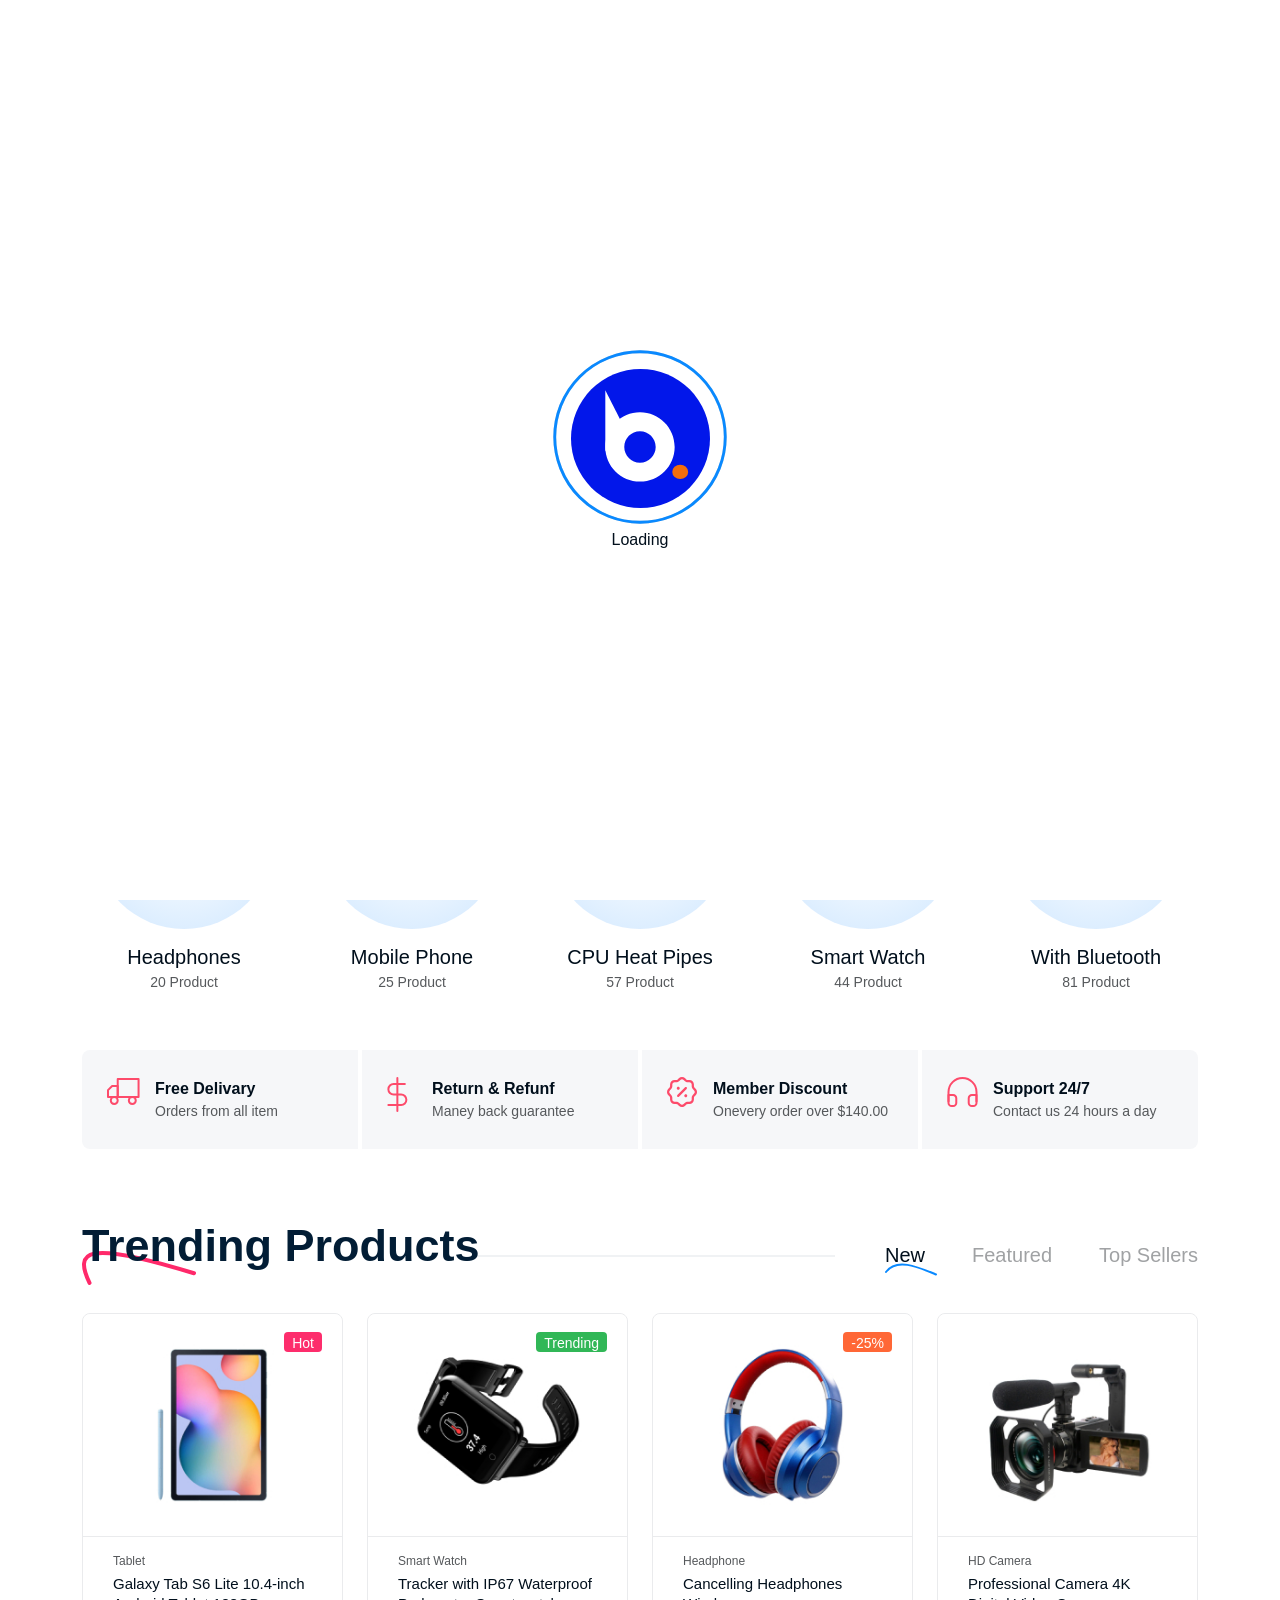
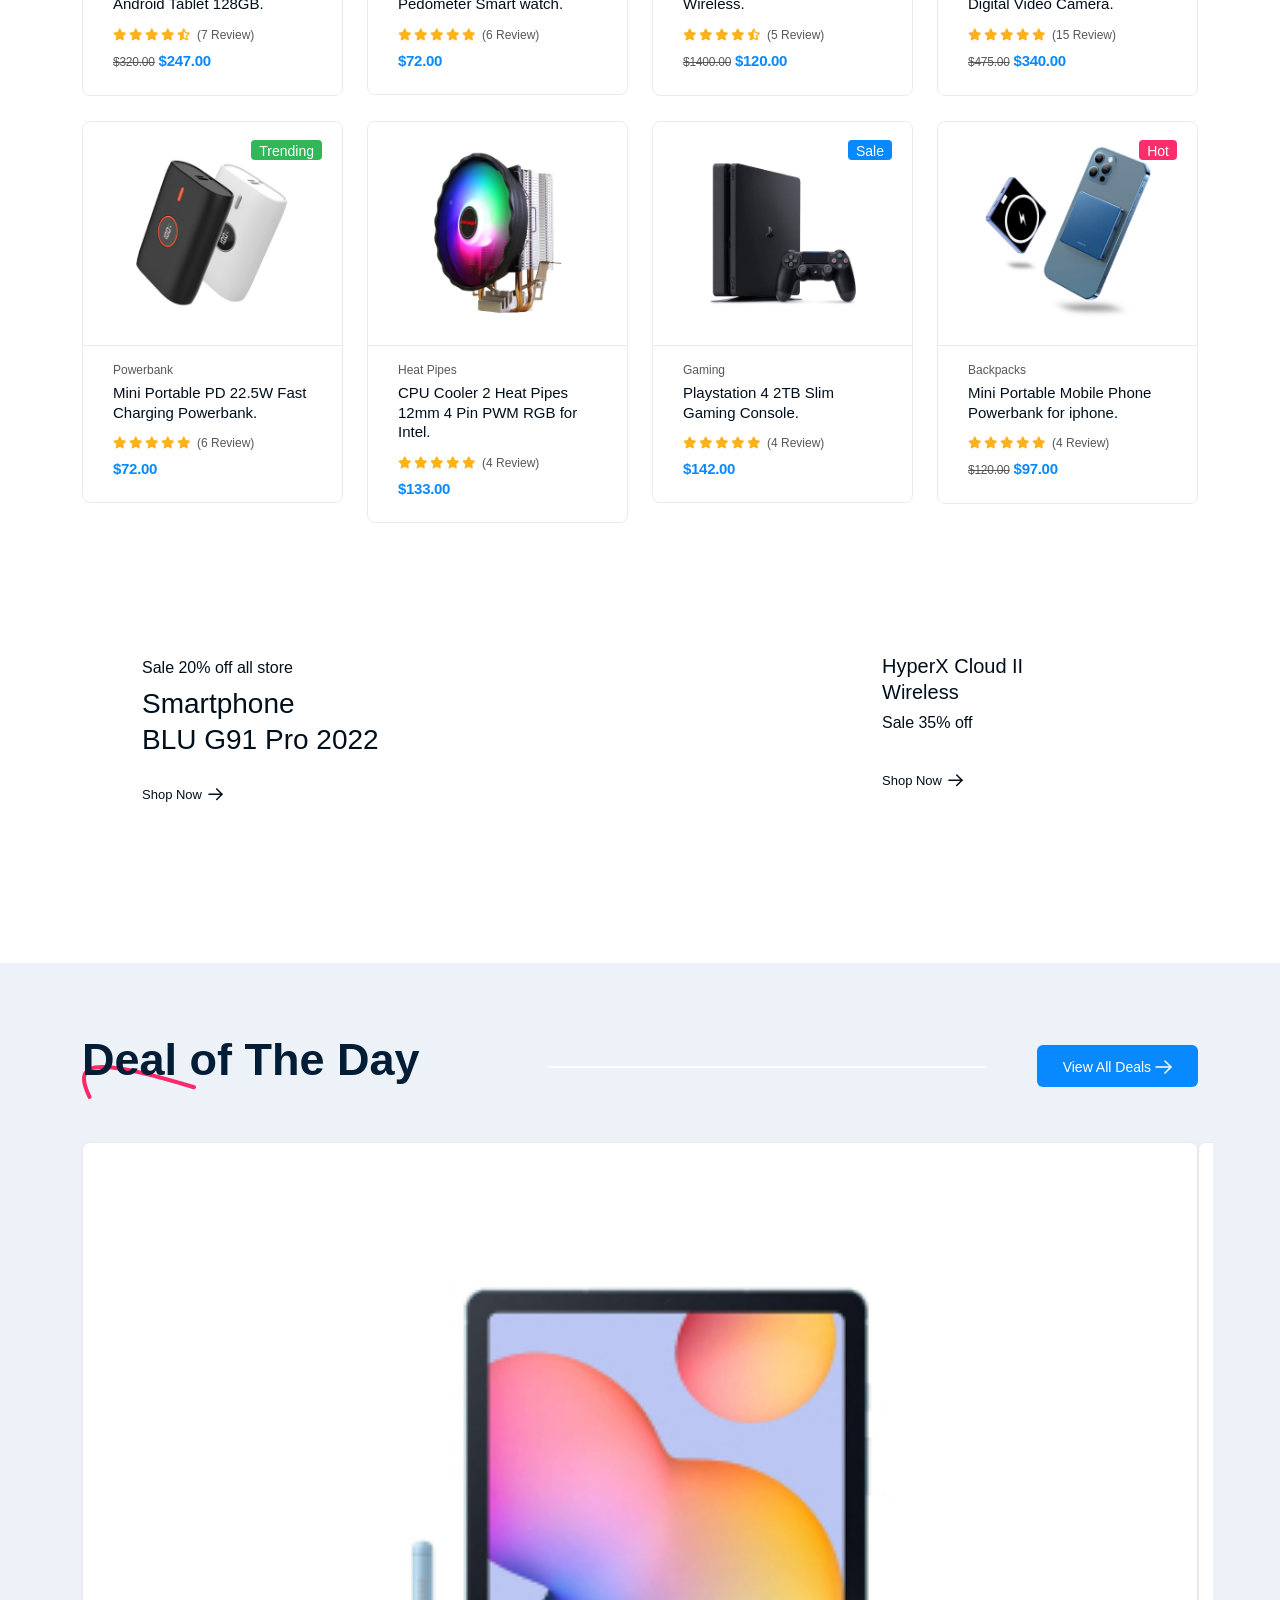
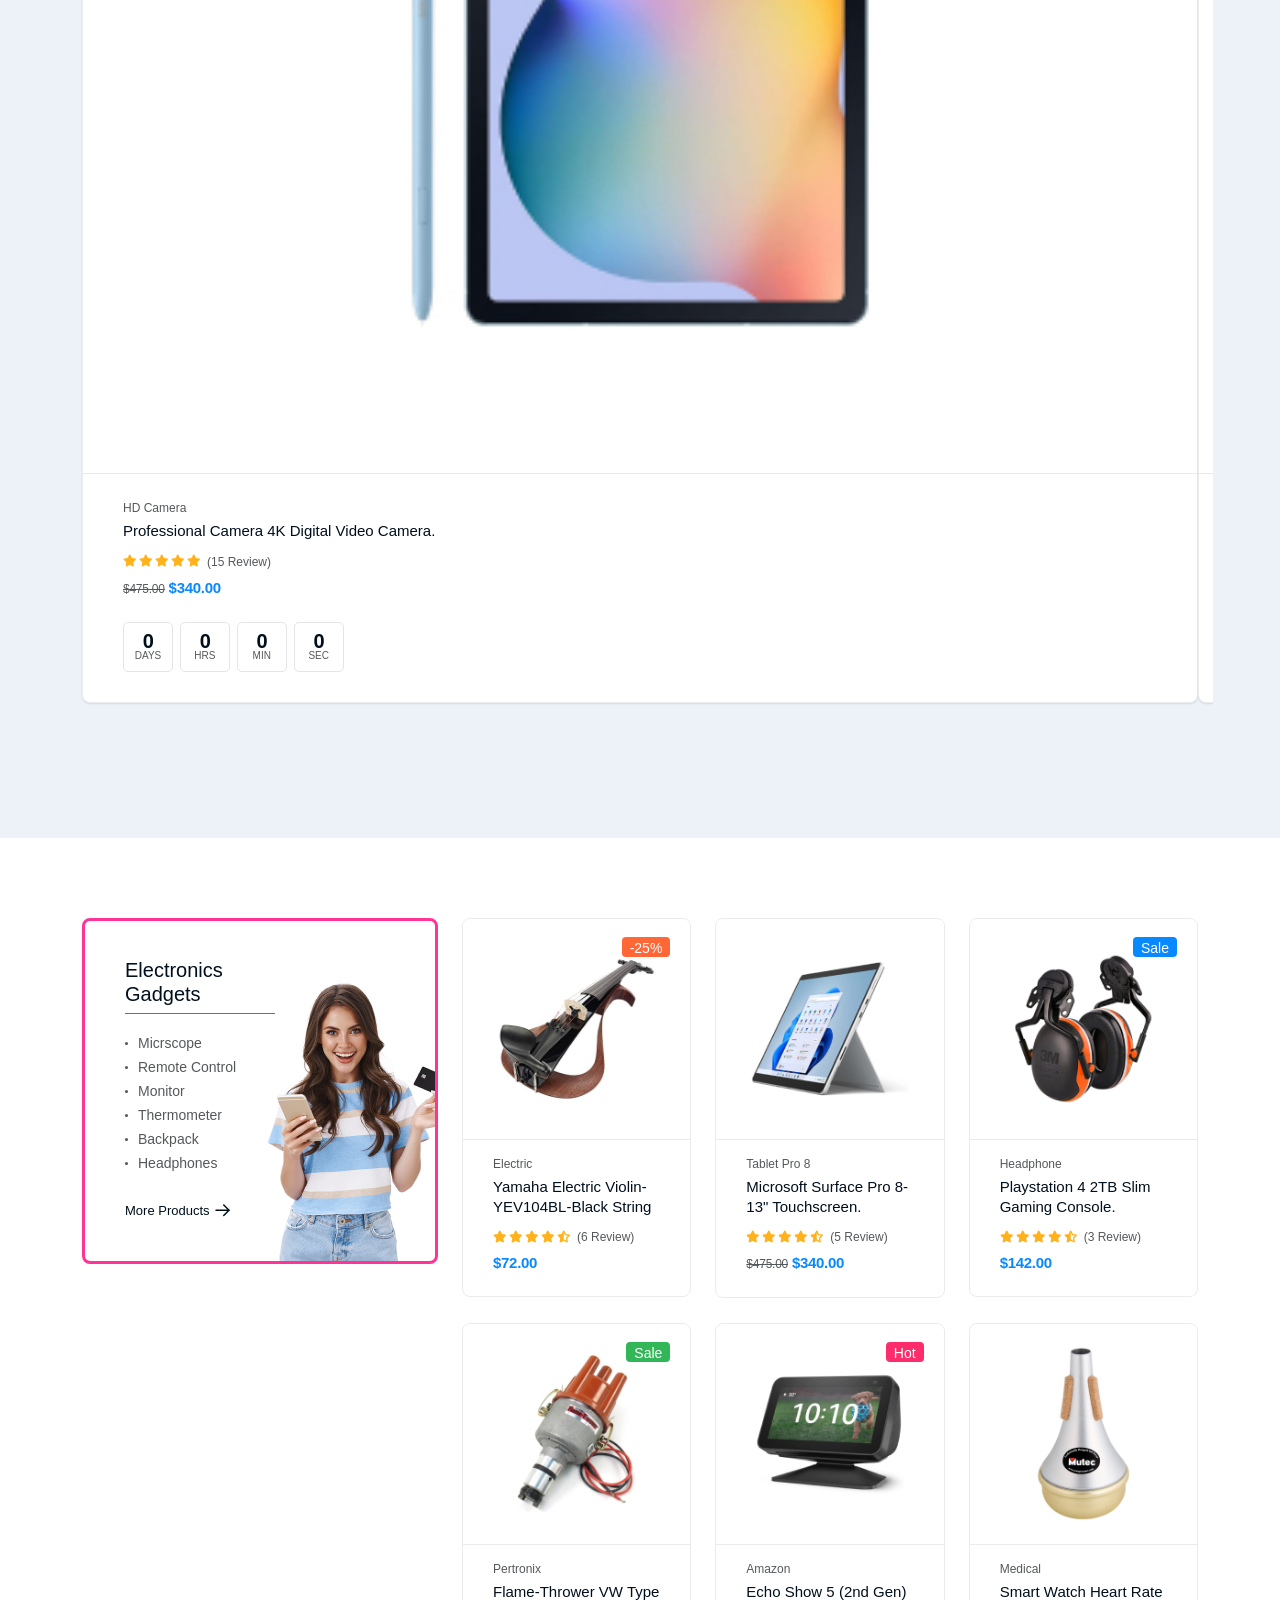
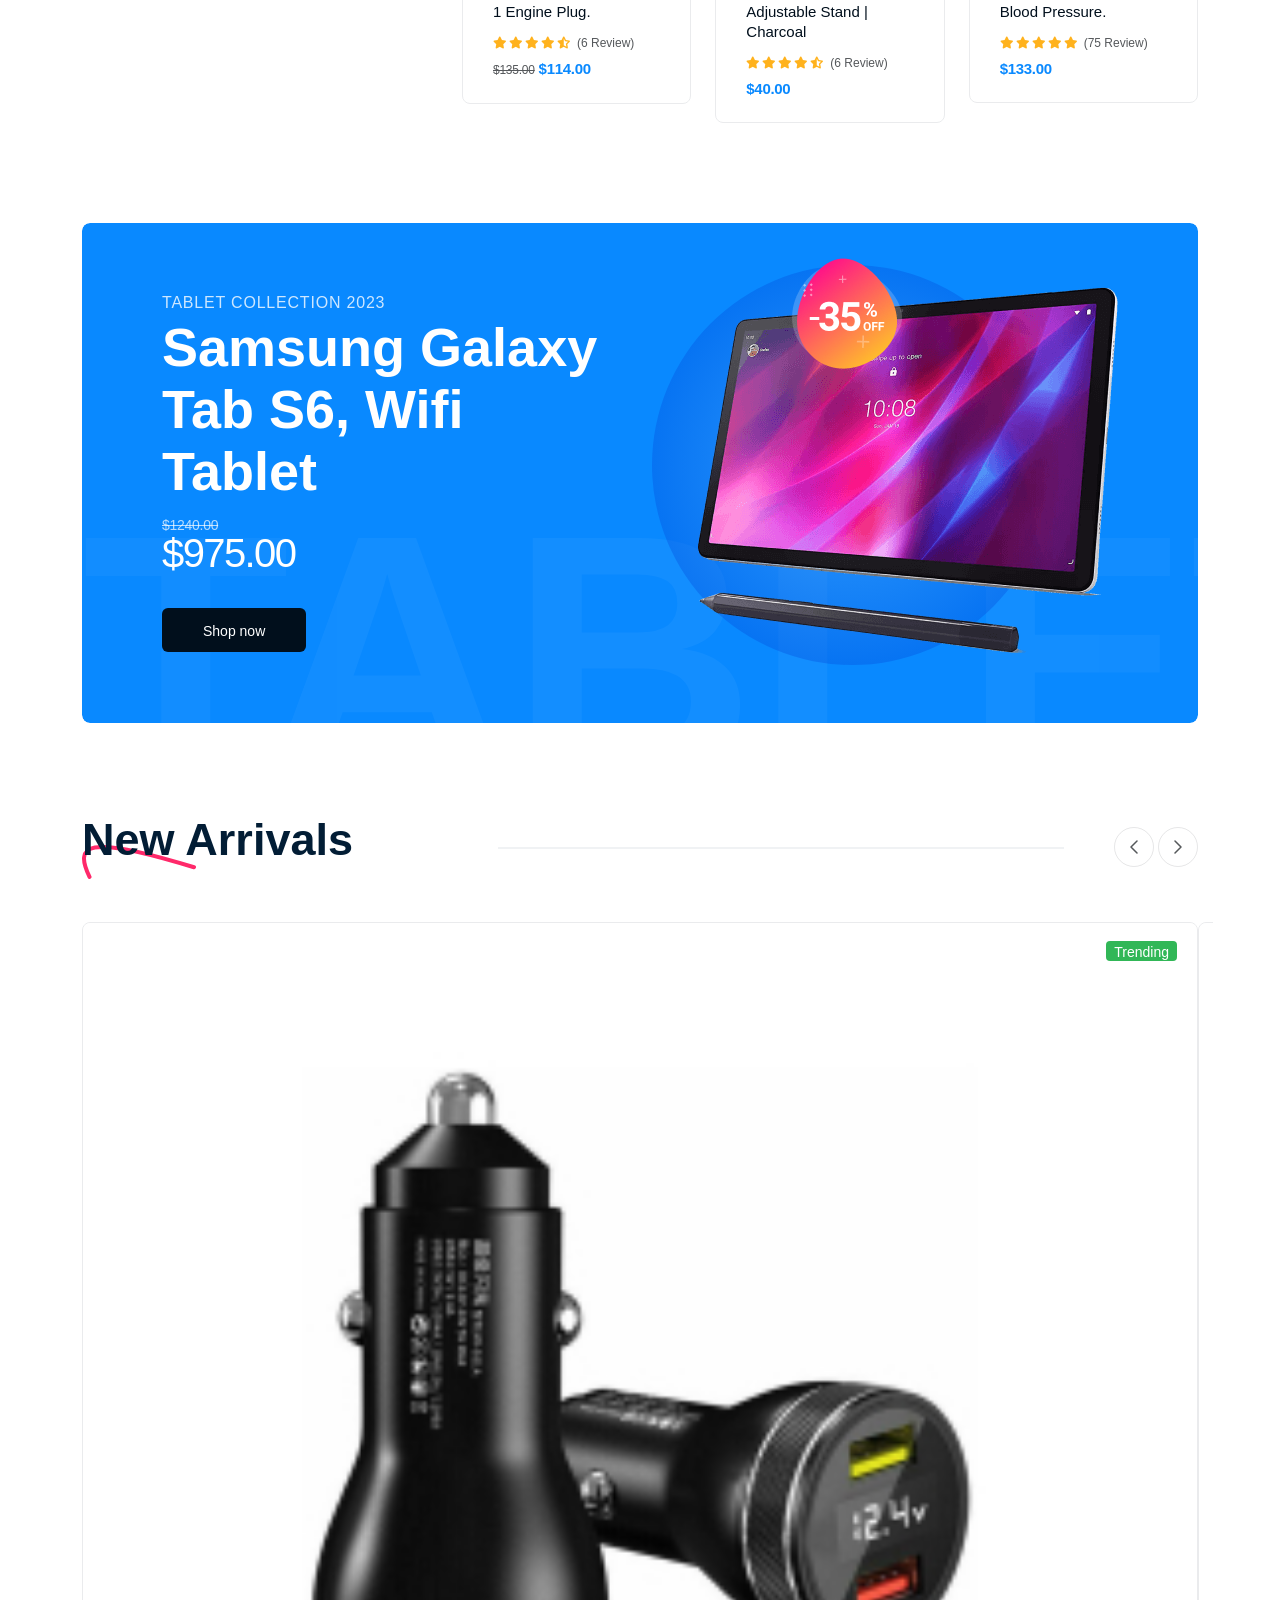
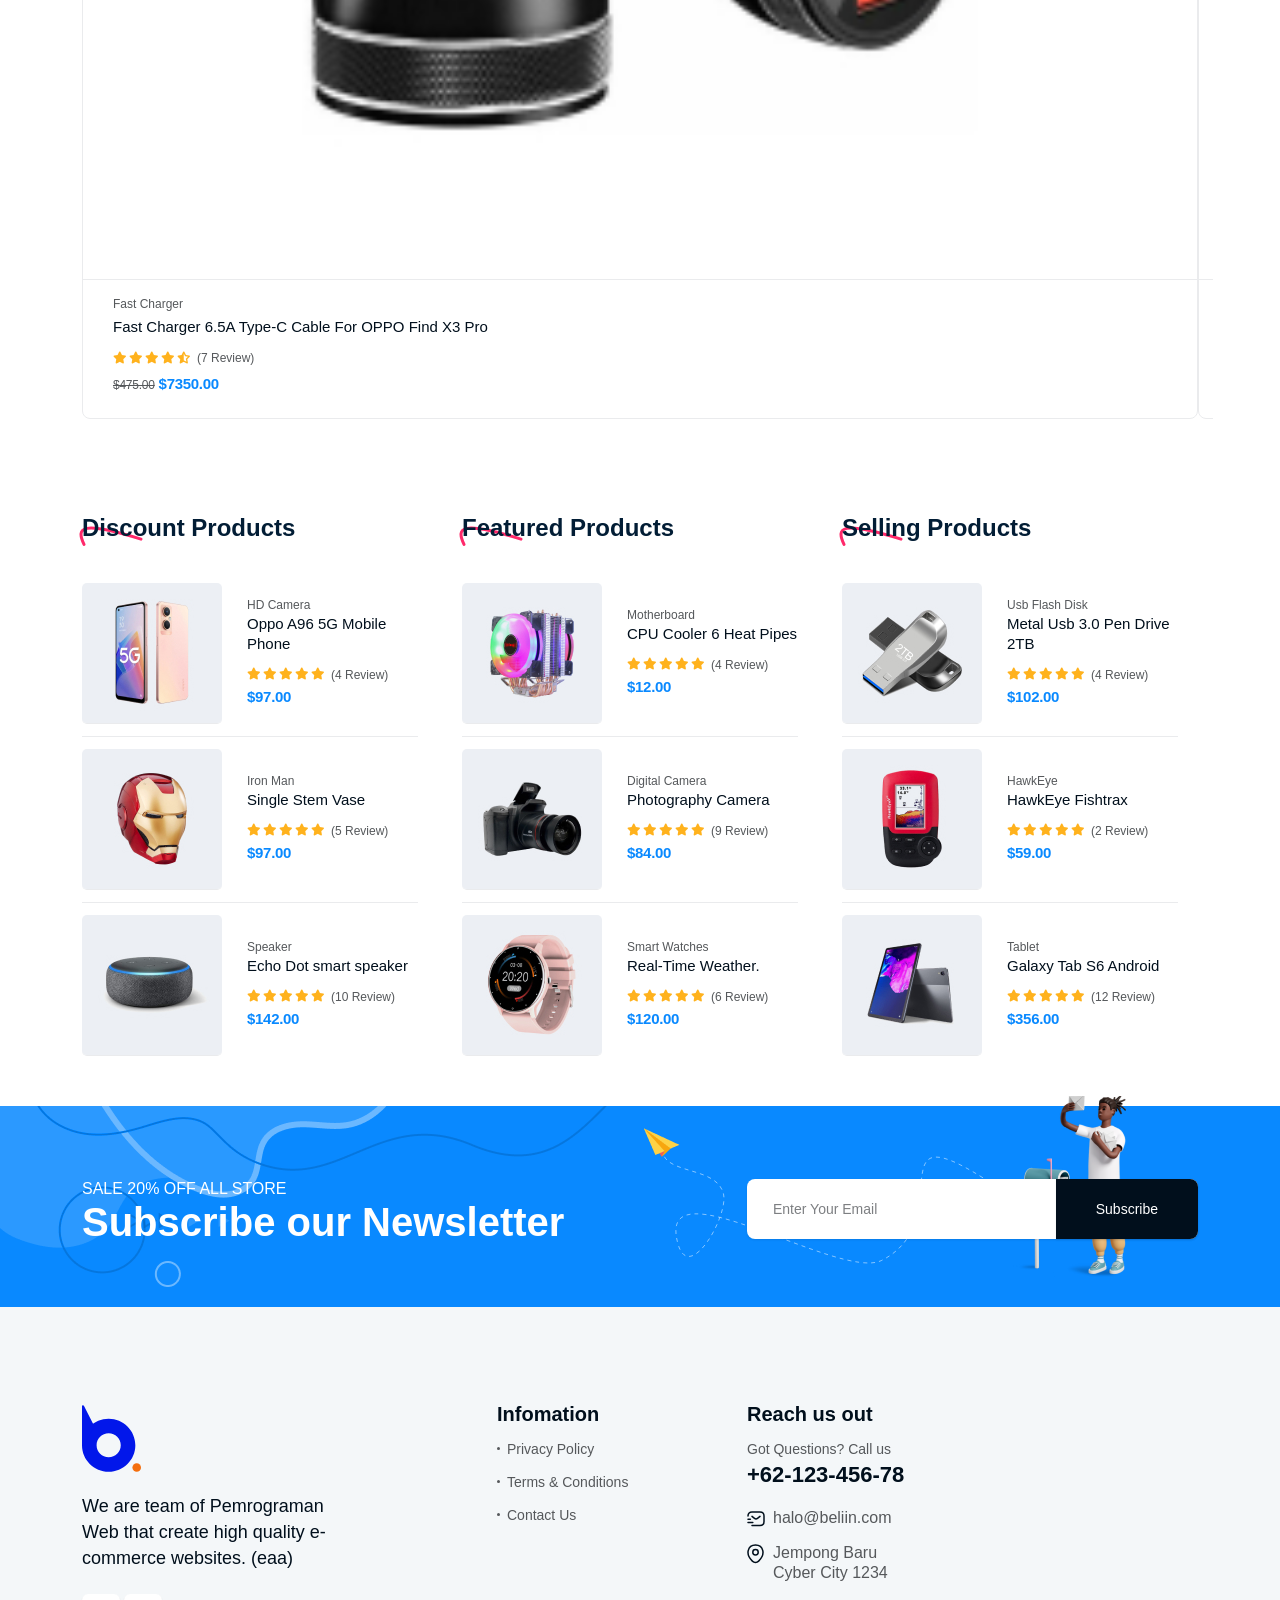
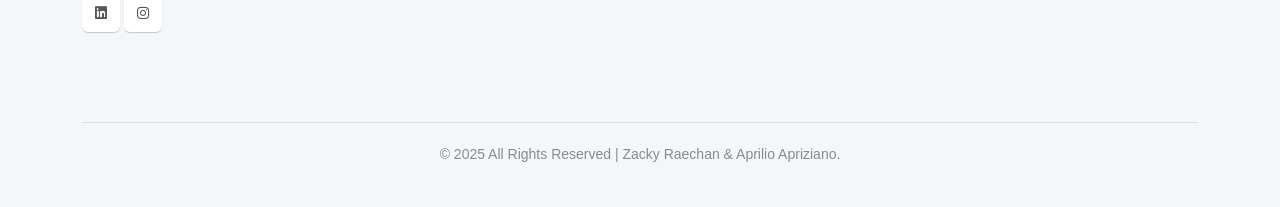
==== index.html @ 4363a360 "Front end halaman: Utama, Wishlist, Cart, Dashbord User, Contact, Checkout, Detail, Product, dll" ====
<!doctype html>
<html class="no-js" lang="zxx">

<head>
      <meta charset="utf-8">
      <meta http-equiv="x-ua-compatible" content="ie=edge">
      <title>Beliin. Tempatnya Harga Hemat</title>
      <meta name="description" content="">
      <meta name="viewport" content="width=device-width, initial-scale=1">

      <link rel="shortcut icon" type="image/x-icon" href="/assets/img/logo/favicon.png">

      <!-- CSS here -->
      <link rel="stylesheet" href="assets/css/bootstrap.css">
      <link rel="stylesheet" href="assets/css/animate.css">
      <link rel="stylesheet" href="assets/css/swiper-bundle.css">
      <link rel="stylesheet" href="assets/css/slick.css">
      <link rel="stylesheet" href="assets/css/magnific-popup.css">
      <link rel="stylesheet" href="assets/css/font-awesome-pro.css">
      <link rel="stylesheet" href="assets/css/flaticon_shofy.css">
      <link rel="stylesheet" href="assets/css/spacing.css">
      <link rel="stylesheet" href="assets/css/main.css">
   </head>
   <body>


      <!-- pre loader area start -->
      <div id="loading">
         <div id="loading-center">
            <div id="loading-center-absolute">
               <!-- loading content here -->
               <div class="tp-preloader-content">
                  <div class="tp-preloader-logo">
                     <div class="tp-preloader-circle">
                        <svg width="190" height="190" viewBox="0 0 380 380" fill="none" xmlns="http://www.w3.org/2000/svg">
                           <circle stroke="#D9D9D9" cx="190" cy="190" r="180" stroke-width="6" stroke-linecap="round"></circle> 
                           <circle stroke="red" cx="190" cy="190" r="180" stroke-width="6" stroke-linecap="round"></circle> 
                       </svg>
                     </div>
                     <img src="assets/img/logo/preloader/preloader-icon.svg" alt="">
                  </div>
                  <p class="tp-preloader-subtitle">Loading</p>
               </div>
            </div>
         </div>  
      </div>
      <!-- pre loader area end -->

      <!-- back to top start -->
      <div class="back-to-top-wrapper">
         <button id="back_to_top" type="button" class="back-to-top-btn">
            <svg width="12" height="7" viewBox="0 0 12 7" fill="none" xmlns="http://www.w3.org/2000/svg">
               <path d="M11 6L6 1L1 6" stroke="currentColor" stroke-width="1.5" stroke-linecap="round" stroke-linejoin="round"/>
            </svg>               
         </button>
      </div>
      <!-- back to top end -->

      <!-- offcanvas area start -->
      <div class="offcanvas__area offcanvas__radius">
         <div class="offcanvas__wrapper">
            <div class="offcanvas__close">
               <button class="offcanvas__close-btn offcanvas-close-btn">
                  <svg width="12" height="12" viewBox="0 0 12 12" fill="none" xmlns="http://www.w3.org/2000/svg">
                     <path d="M11 1L1 11" stroke="currentColor" stroke-width="1.5" stroke-linecap="round" stroke-linejoin="round"/>
                     <path d="M1 1L11 11" stroke="currentColor" stroke-width="1.5" stroke-linecap="round" stroke-linejoin="round"/>
                 </svg>
               </button>
            </div>
            <div class="offcanvas__content">
               <div class="offcanvas__top mb-70 d-flex justify-content-between align-items-center">
                  <div class="offcanvas__logo logo">
                     <a href="index.html">
                        <img src="assets/img/logo/logo.svg" alt="logo" style="height: 70px;">
                     </a>
                  </div>
               </div>
               <div class="offcanvas__category pb-40">
                  <button class="tp-offcanvas-category-toggle">
                     <i class="fa-solid fa-bars"></i>
                     All Categories
                  </button>
                  <div class="tp-category-mobile-menu">
                     
                  </div>
               </div>
               <div class="tp-main-menu-mobile fix d-lg-none mb-40"></div>

               <div class="offcanvas__contact align-items-center d-none">
                  <div class="offcanvas__contact-icon mr-20">
                     <span>
                        <img src="assets/img/icon/contact.png" alt="">
                     </span>
                  </div>
                  <div class="offcanvas__contact-content">
                     <h3 class="offcanvas__contact-title">
                        <a href="tel:098-852-987">004524865</a>
                     </h3>
                  </div>
               </div>
               <div class="offcanvas__btn">
                  <a href="contact.html" class="tp-btn-2 tp-btn-border-2">Contact Us</a>
               </div>
            </div>
            <div class="offcanvas__bottom">
               <div class="offcanvas__footer d-flex align-items-center justify-content-between">
                  <div class="offcanvas__currency-wrapper currency">
                     <span class="offcanvas__currency-selected-currency tp-currency-toggle" id="tp-offcanvas-currency-toggle">Currency : USD</span>
                     <ul class="offcanvas__currency-list tp-currency-list">
                        <li>USD</li>
                        <li>ERU</li>
                        <li>BDT </li>
                        <li>INR</li>
                     </ul>
                  </div>
                  <div class="offcanvas__select language">
                     <div class="offcanvas__lang d-flex align-items-center justify-content-md-end">
                        <div class="offcanvas__lang-img mr-15">
                           <img src="assets/img/icon/language-flag.png" alt="">
                        </div>
                        <div class="offcanvas__lang-wrapper">
                           <span class="offcanvas__lang-selected-lang tp-lang-toggle" id="tp-offcanvas-lang-toggle">English</span>
                           <ul class="offcanvas__lang-list tp-lang-list">
                              <li>Spanish</li>
                              <li>Portugese</li>
                              <li>American</li>
                              <li>Canada</li>
                           </ul>
                        </div>
                     </div>
                  </div>
               </div>
            </div>
         </div>
      </div>
      <div class="body-overlay"></div>
      <!-- offcanvas area end -->

      <!-- mobile menu area start -->
      <div id="tp-bottom-menu-sticky" class="tp-mobile-menu d-lg-none">
         <div class="container">
            <div class="row row-cols-5">
               <div class="col">
                  <div class="tp-mobile-item text-center">
                     <a href="#" class="tp-mobile-item-btn">
                        <i class="flaticon-store"></i>
                        <span>Store</span>
                     </a>
                  </div>
               </div>
               <div class="col">
                  <div class="tp-mobile-item text-center">
                     <button class="tp-mobile-item-btn tp-search-open-btn">
                        <i class="flaticon-search-1"></i>
                        <span>Search</span>
                     </button>
                  </div>
               </div>
               <div class="col">
                  <div class="tp-mobile-item text-center">
                     <a href="/pages/wishlist.html" class="tp-mobile-item-btn">
                        <i class="flaticon-love"></i>
                        <span>Wishlist</span>
                     </a>
                  </div>
               </div>
               <div class="col">
                  <div class="tp-mobile-item text-center">
                     <a href="profile.html" class="tp-mobile-item-btn">
                        <i class="flaticon-user"></i>
                        <span>Account</span>
                     </a>
                  </div>
               </div>
               <div class="col">
                  <div class="tp-mobile-item text-center">
                     <button class="tp-mobile-item-btn tp-offcanvas-open-btn">
                        <i class="flaticon-menu-1"></i>
                        <span>Menu</span>
                     </button>
                  </div>
               </div>
            </div>
         </div>
      </div>
      <!-- mobile menu area end -->

      <!-- search area start -->
      <section class="tp-search-area">
         <div class="container">
            <div class="row">
               <div class="col-xl-12">
                  <div class="tp-search-form">
                     <div class="tp-search-close text-center mb-20">
                        <button class="tp-search-close-btn tp-search-close-btn"></button>
                     </div>
                     <form action="#">
                        <div class="tp-search-input mb-10">
                           <input type="text" placeholder="Search for product...">
                           <button type="submit"><i class="flaticon-search-1"></i></button>
                        </div>
                        <div class="tp-search-category">
                           <span>Search by : </span>
                           <a href="#">Men, </a>
                           <a href="#">Women, </a>
                           <a href="#">Children, </a>
                           <a href="#">Shirt, </a>
                           <a href="#">Demin</a>
                        </div>
                     </form>
                  </div>
               </div>
            </div>
         </div>
      </section>
      <!-- search area end -->

 <!-- cart mini area start -->
      <div class="cartmini__area">
         <div class="cartmini__wrapper d-flex justify-content-between flex-column">
             <div class="cartmini__top-wrapper">
                 <div class="cartmini__top p-relative">
                     <div class="cartmini__top-title">
                         <h4>Cart</h4>
                     </div>
                     <div class="cartmini__close">
                         <button type="button" class="cartmini__close-btn cartmini-close-btn"><i class="fal fa-times"></i></button>
                     </div>
                 </div>
                 <div class="cartmini__widget">
                     <div class="cartmini__widget-item">
                         <div class="cartmini__thumb">
                           <a href="/pages/product-details.html">
                              <img src="../assets/img/product/product-1.jpg" alt="">
                           </a>
                         </div>
                         <div class="cartmini__content">
                           <h5 class="cartmini__title"><a href="product-details.html">Nama Produk</a></h5>
                           <div class="cartmini__price-wrapper">
                              <span class="cartmini__price">Rp 90.000</span>
                              <span class="cartmini__quantity">x2</span>
                           </div>
                         </div>
                         <a href="#" class="cartmini__del"><i class="fa-regular fa-xmark"></i></a>
                     </div>
                 </div>
                 <!-- for wp -->
                 <!-- if no item in cart -->
                 <div class="cartmini__empty text-center d-none">
                     <img src="../assets/img/product/cartmini/empty-cart.png" alt="">
                     <p>Your Cart is empty</p>
                     <a href="shop.html" class="tp-btn">Go to Shop</a>
                 </div>
             </div>
             <div class="cartmini__checkout">
                 <div class="cartmini__checkout-title mb-30">
                     <h4>Subtotal:</h4>
                     <span>Rp 180.000</span>
                 </div>
                 <div class="cartmini__checkout-btn">
                     <a href="cart.html" class="tp-btn mb-10 w-100"> view cart</a>
                     <a href="checkout.html" class="tp-btn tp-btn-border w-100"> checkout</a>
                 </div>
             </div>
         </div>
     </div>
     <!-- cart mini area end -->

      <!-- header area start -->
      <header>
         <div class="tp-header-area p-relative z-index-11">


            <!-- header main start -->
            <div class="tp-header-main tp-header-sticky">
               <div class="container">
                  <div class="row align-items-center">
                    <div class="col-xl-2 col-lg-2 col-md-4 col-6">
                        <div class="logo">
                           <a href="index.html">
                              <img src="assets/img/logo/logo.svg" alt="logo" style="height: 70px;">
                           </a>
                        </div>
                     </div>

                     <div class="col-xl-6 col-lg-7 d-none d-lg-block">
                        <div class="tp-header-search pl-70">
                           <form action="#" >
                              <div class="tp-header-search-wrapper d-flex align-items-center">
                                 <div class="tp-header-search-box" style="border-radius: 100px;" >
                                    <input 
                                       type="text" 
                                       placeholder="Search for Products...">
                                 </div>
                                 <div class="tp-header-search-category">
                                    <select>
                                       <option>Select Category</option>
                                       <option>Mobile</option>
                                       <option>Digital Watch</option>
                                       <option>Computer</option>
                                       <option>Watch</option>
                                    </select>
                                 </div>
                                 <div class="tp-header-search-btn">
                                    <button type="submit">
                                       <svg width="20" height="20" viewBox="0 0 20 20" fill="none" xmlns="http://www.w3.org/2000/svg">
                                          <path d="M9 17C13.4183 17 17 13.4183 17 9C17 4.58172 13.4183 1 9 1C4.58172 1 1 4.58172 1 9C1 13.4183 4.58172 17 9 17Z" stroke="currentColor" stroke-width="2" stroke-linecap="round" stroke-linejoin="round"/>
                                          <path d="M19 19L14.65 14.65" stroke="currentColor" stroke-width="2" stroke-linecap="round" stroke-linejoin="round"/>
                                       </svg>                                          
                                    </button>
                                 </div>
                              </div>
                           </form>
                        </div>
                     </div>

                     
                     <div class="col-xl-4 col-lg-3 col-md-8 col-6">
                        <div class="tp-header-main-right d-flex align-items-center justify-content-end">
                           <div class="tp-header-login d-none d-lg-block">
                              <a href="./user/profile.html" class="d-flex align-items-center">
                                 <div class="tp-header-login-icon">
                                    <span>
                                       <svg width="17" height="21" viewBox="0 0 17 21" fill="none" xmlns="http://www.w3.org/2000/svg">
                                          <circle cx="8.57894" cy="5.77803" r="4.77803" stroke="currentColor" stroke-width="1.5" stroke-linecap="round" stroke-linejoin="round"/>
                                          <path fill-rule="evenodd" clip-rule="evenodd" d="M1.00002 17.2014C0.998732 16.8655 1.07385 16.5337 1.2197 16.2311C1.67736 15.3158 2.96798 14.8307 4.03892 14.611C4.81128 14.4462 5.59431 14.336 6.38217 14.2815C7.84084 14.1533 9.30793 14.1533 10.7666 14.2815C11.5544 14.3367 12.3374 14.4468 13.1099 14.611C14.1808 14.8307 15.4714 15.27 15.9291 16.2311C16.2224 16.8479 16.2224 17.564 15.9291 18.1808C15.4714 19.1419 14.1808 19.5812 13.1099 19.7918C12.3384 19.9634 11.5551 20.0766 10.7666 20.1304C9.57937 20.2311 8.38659 20.2494 7.19681 20.1854C6.92221 20.1854 6.65677 20.1854 6.38217 20.1304C5.59663 20.0773 4.81632 19.9641 4.04807 19.7918C2.96798 19.5812 1.68652 19.1419 1.2197 18.1808C1.0746 17.8747 0.999552 17.5401 1.00002 17.2014Z" stroke="currentColor" stroke-width="1.5" stroke-linecap="round" stroke-linejoin="round"/>
                                       </svg>                                       
                                    </span>
                                 </div>
                                 <div class="tp-header-login-content d-none d-xl-block">
                                    <span>Hello, Sign In</span>
                                    <h5 class="tp-header-login-title">Your Account</h5>
                                 </div>
                              </a>
                           </div>
                           <div class="tp-header-action d-flex align-items-center ml-50">
                              <div class="tp-header-action-item d-none d-lg-block">
                                 <a href="/pages/wishlist.html" class="tp-header-action-btn">
                                    <svg width="22" height="20" viewBox="0 0 22 20" fill="none" xmlns="http://www.w3.org/2000/svg">
                                       <path fill-rule="evenodd" clip-rule="evenodd" d="M11.239 18.8538C13.4096 17.5179 15.4289 15.9456 17.2607 14.1652C18.5486 12.8829 19.529 11.3198 20.1269 9.59539C21.2029 6.25031 19.9461 2.42083 16.4289 1.28752C14.5804 0.692435 12.5616 1.03255 11.0039 2.20148C9.44567 1.03398 7.42754 0.693978 5.57894 1.28752C2.06175 2.42083 0.795919 6.25031 1.87187 9.59539C2.46978 11.3198 3.45021 12.8829 4.73806 14.1652C6.56988 15.9456 8.58917 17.5179 10.7598 18.8538L10.9949 19L11.239 18.8538Z" stroke="currentColor" stroke-width="1.5" stroke-linecap="round" stroke-linejoin="round"/>
                                       <path d="M7.26062 5.05302C6.19531 5.39332 5.43839 6.34973 5.3438 7.47501" stroke="currentColor" stroke-width="1.5" stroke-linecap="round" stroke-linejoin="round"/>
                                    </svg> 
                                    <span class="tp-header-action-badge">4</span>                          
                                 </a>
                              </div>
                              <div class="tp-header-action-item">
                                 <button type="button" class="tp-header-action-btn cartmini-open-btn">
                                    <svg width="21" height="22" viewBox="0 0 21 22" fill="none" xmlns="http://www.w3.org/2000/svg">
                                       <path fill-rule="evenodd" clip-rule="evenodd" d="M6.48626 20.5H14.8341C17.9004 20.5 20.2528 19.3924 19.5847 14.9348L18.8066 8.89359C18.3947 6.66934 16.976 5.81808 15.7311 5.81808H5.55262C4.28946 5.81808 2.95308 6.73341 2.4771 8.89359L1.69907 14.9348C1.13157 18.889 3.4199 20.5 6.48626 20.5Z" stroke="currentColor" stroke-width="1.5" stroke-linecap="round" stroke-linejoin="round"/>
                                       <path d="M6.34902 5.5984C6.34902 3.21232 8.28331 1.27803 10.6694 1.27803V1.27803C11.8184 1.27316 12.922 1.72619 13.7362 2.53695C14.5504 3.3477 15.0081 4.44939 15.0081 5.5984V5.5984" stroke="currentColor" stroke-width="1.5" stroke-linecap="round" stroke-linejoin="round"/>
                                       <path d="M7.70365 10.1018H7.74942" stroke="currentColor" stroke-width="1.5" stroke-linecap="round" stroke-linejoin="round"/>
                                       <path d="M13.5343 10.1018H13.5801" stroke="currentColor" stroke-width="1.5" stroke-linecap="round" stroke-linejoin="round"/>
                                    </svg>    
                                    <span class="tp-header-action-badge">13</span>                                                                          
                                 </button>
                              </div>
                              <div class="tp-header-action-item d-lg-none">
                                 <button type="button" class="tp-header-action-btn tp-offcanvas-open-btn">
                                    <svg xmlns="http://www.w3.org/2000/svg" width="30" height="16" viewBox="0 0 30 16">
                                       <rect x="10" width="20" height="2" fill="currentColor"/>
                                       <rect x="5" y="7" width="25" height="2" fill="currentColor"/>
                                       <rect x="10" y="14" width="20" height="2" fill="currentColor"/>
                                    </svg>
                                 </button>
                              </div>
                              
                           </div>
                        </div>
                     </div>
                  </div>
               </div>
            </div>

            <!-- header bottom start -->
            <div class="tp-header-bottom tp-header-bottom-border d-none d-lg-block">
               <div class="container">
                  <div class="tp-mega-menu-wrapper p-relative">
                     <div class="row align-items-center">
                        <div class="col-xl-6 col-lg-6">
                           <div class="main-menu menu-style-1">
                              <nav class="tp-main-menu-content">
                                 <ul>
                                    <li  class="has-dropdown has-mega-menu">
                                       <a href="shop.html">Shop</a>
                                       <div class="shop-mega-menu tp-submenu tp-mega-menu">
                                          <div class="row">
                                             <div class="col-lg-2">
                                                <div class="shop-mega-menu-list">
                                                      <a href="shop.html" class="shop-mega-menu-title">Shop Pages</a>
                                                      <ul>
                                                          <li><a href="shop-category.html">Grid Category</a></li>
                                                          <li><a href="shop.html">Grid Layout</a></li>
                                                          <li><a href="shop-list.html">List Layout</a></li>
                                                          <li><a href="shop-masonary.html">Masonary Layout</a></li>
                                                          <li><a href="shop-full-width.html">Full width Layout</a></li>
                                                          <li><a href="shop-1600.html">1600px Layout</a></li>
                                                          <li><a href="shop.html">Left Sidebar</a></li>
                                                          <li><a href="shop-right-sidebar.html">Right Sidebar</a></li>
                                                          <li><a href="shop-no-sidebar.html">Hidden Sidebar</a></li>
                                                      </ul>
                                                </div>
                                             </div>
                                             <div class="col-lg-2">
                                                <div class="shop-mega-menu-list">
                                                      <a href="shop.html" class="shop-mega-menu-title">Features</a>
                                                      <ul>
                                                         <li><a href="shop-filter-dropdown.html">Filter Dropdown</a></li>
                                                         <li><a href="shop-filter-offcanvas.html">Filters Offcanvas</a></li>
                                                         <li><a href="shop.html">Filters Sidebar</a></li>
                                                         <li><a href="shop-load-more.html">Load More button</a></li>
                                                         <li><a href="shop-infinite-scroll.html">Infinit scrolling</a></li>
                                                         <li><a href="shop-list.html">Collections list</a></li>
                                                         <li><a href="shop.html">Hidden search</a></li>
                                                         <li><a href="shop.html">Search Full screen</a></li>
                                                      </ul>
                                                </div>
                                             </div>
                                             <div class="col-lg-2">
                                                <div class="shop-mega-menu-list">
                                                      <a href="shop.html" class="shop-mega-menu-title">Hover Style</a>
                                                      <ul>
                                                         <li><a href="shop.html">Hover Style 1</a></li>
                                                         <li><a href="shop.html">Hover Style 2</a></li>
                                                         <li><a href="shop.html">Hover Style 3</a></li>
                                                         <li><a href="shop.html">Hover Style 4</a></li>
                                                      </ul>
                                                </div>
                                             </div>
                                             <div class="col-lg-3">
                                                <div class="shop-mega-menu-img">
                                                   <img src="assets/img/menu/product/menu-product-img-1.jpg" alt="">
                                                   <div class="shop-mega-menu-btn">
                                                      <a href="shop-category.html" class="tp-menu-showcase-btn tp-menu-showcase-btn-2">Phones</a>
                                                   </div>
                                                </div>
                                             </div>
                                             <div class="col-lg-3">
                                                <div class="shop-mega-menu-img">
                                                   <img src="assets/img/menu/product/menu-product-img-2.jpg" alt="">
                                                   <div class="shop-mega-menu-btn">
                                                      <a href="shop-category.html" class="tp-menu-showcase-btn tp-menu-showcase-btn-2">Cameras</a>
                                                   </div>
                                                </div>
                                             </div>
                                          </div>
                                       </div>
                                   </li>
                                    <li class="has-dropdown has-mega-menu ">
                                       
                                       <a href="#">Products</a>
                                       <ul class="tp-submenu tp-mega-menu mega-menu-style-2">
                                          <!-- first col -->
                                          <li class="has-dropdown">
                                             <a href="shop.html" class="mega-menu-title">Shop Page</a>
                                             <ul class="tp-submenu">
                                                <li><a href="shop-category.html">Only Categories</a></li>
                                                <li><a href="shop-filter-offcanvas.html">Shop Grid</a></li>
                                                <li><a href="shop.html">Shop Grid with Sideber</a></li>
                                                <li><a href="shop-list.html">Shop List</a></li>
                                                <li><a href="shop-category.html">Categories</a></li>
                                                <li><a href="/pages/product-details.html">Product Details</a></li>
                                                <li><a href="product-details-progress.html">Product Details Progress</a></li>
                                             </ul>
                                          </li>
                                          <!-- third col -->
                                          <li  class="has-dropdown">
                                             <a href="/pages/product-details.html" class="mega-menu-title">Products</a>
                                             <ul class="tp-submenu">
                                                
                                                <li><a href="/pages/product-details.html">Product Simple</a></li>
                                                <li><a href="product-details-video.html">With Video</a></li>
                                                <li><a href="product-details-countdown.html">With Countdown Timer</a></li>
                                                <li><a href="product-details-presentation.html">Product Presentation</a></li>
                                                <li><a href="product-details-swatches.html">Variations Swatches</a></li>
                                                <li><a href="product-details-list.html">List View</a></li>
                                                <li><a href="product-details-gallery.html">Details Gallery</a></li>
                                                <li><a href="product-details-slider.html">With Slider</a></li>
                                             </ul>
                                          </li>
                                          <!-- third col -->
                                          <li  class="has-dropdown">
                                             <a href="#" class="mega-menu-title">eCommerce</a>
                                             <ul class="tp-submenu">
                                                <li><a href="order.html">Track Your Order</a></li>
                                                <li><a href="wishlist.html">Wishlist</a></li>
                                                <li><a href="checkout.html">Checkout</a></li>
                                                <li><a href="profile.html">My account</a></li>
                                             </ul>
                                          </li>

                                          <!-- second col -->
                                          <li  class="has-dropdown">
                                             <a href="#" class="mega-menu-title">More Pages</a>
                                             <ul class="tp-submenu">
                                                
                                               
                                                <li><a href="about.html">About</a></li>
                                                <li><a href="login.html">Login</a></li>
                                                <li><a href="register.html">Register</a></li>
                                                <li><a href="forgot.html">Forgot Password</a></li>
                                                <li><a href="404.html">404 Error</a></li>
                                             </ul>
                                          </li>

                                       </ul>
                                    </li>
                                    <li><a href="pages/contact.html">Contact</a></li>
                                 </ul>
                              </nav>
                           </div>
                        </div>
                        <div class="col-xl-3 col-lg-3">
                           <div class="tp-header-contact d-flex align-items-center justify-content-end">
                              <div class="tp-header-contact-icon">
                                 <span>
                                    <svg width="21" height="20" viewBox="0 0 21 20" fill="none" xmlns="http://www.w3.org/2000/svg">
                                       <path fill-rule="evenodd" clip-rule="evenodd" d="M1.96977 3.24859C2.26945 2.75144 3.92158 0.946726 5.09889 1.00121C5.45111 1.03137 5.76246 1.24346 6.01544 1.49057H6.01641C6.59631 2.05874 8.26011 4.203 8.35352 4.65442C8.58411 5.76158 7.26378 6.39979 7.66756 7.5157C8.69698 10.0345 10.4707 11.8081 12.9908 12.8365C14.1058 13.2412 14.7441 11.9219 15.8513 12.1515C16.3028 12.2459 18.4482 13.9086 19.0155 14.4894V14.4894C19.2616 14.7414 19.4757 15.0537 19.5049 15.4059C19.5487 16.6463 17.6319 18.3207 17.2583 18.5347C16.3767 19.1661 15.2267 19.1544 13.8246 18.5026C9.91224 16.8749 3.65985 10.7408 2.00188 6.68096C1.3675 5.2868 1.32469 4.12906 1.96977 3.24859Z" stroke="currentColor" stroke-width="2" stroke-linecap="round" stroke-linejoin="round"/>
                                       <path d="M12.936 1.23685C16.4432 1.62622 19.2124 4.39253 19.6065 7.89874" stroke="currentColor" stroke-width="2" stroke-linecap="round" stroke-linejoin="round"/>
                                       <path d="M12.936 4.59337C14.6129 4.92021 15.9231 6.23042 16.2499 7.90726" stroke="currentColor" stroke-width="2" stroke-linecap="round" stroke-linejoin="round"/>
                                    </svg>                                    
                                 </span>
                              </div>
                              <div class="tp-header-contact-content">
                                 <h5>Hotline:</h5>
                                 <p><a href="tel:402-763-282-46">+(402) 763 282 46</a></p>
                              </div>
                           </div>
                        </div>
                     </div>
                  </div>
               </div>
            </div>
         </div>
      </header>
      <!-- header area end -->

      <div id="header-sticky-2" class="tp-header-sticky-area">
         <div class="container">
            <div class="tp-mega-menu-wrapper p-relative">
               <div class="row align-items-center">
                  <div class="col-xl-3 col-lg-3 col-md-3 col-6">
                     <div class="logo">
                        <a href="index.html">
                           <img class="m-20" src="assets/img/logo/logo.svg" alt="logo" style="height: 50px;">
                        </a>
                     </div>
                  </div>
                  <div class="col-xl-6 col-lg-6 col-md-6 d-none d-md-block">
                     <div class="tp-header-sticky-menu main-menu menu-style-1">
                        <nav id="mobile-menu"> 
                           <ul>
                              <li  class="has-dropdown has-mega-menu">
                                 <a href="shop.html">Shop</a>
                                 <div class="shop-mega-menu tp-submenu tp-mega-menu">
                                    <div class="row">
                                       <div class="col-lg-2">
                                          <div class="shop-mega-menu-list">
                                                <a href="shop.html" class="shop-mega-menu-title">Shop Pages</a>
                                                <ul>
                                                    <li><a href="shop-category.html">Grid Category</a></li>
                                                    <li><a href="shop.html">Grid Layout</a></li>
                                                    <li><a href="shop-list.html">List Layout</a></li>
                                                    <li><a href="shop-masonary.html">Masonary Layout</a></li>
                                                    <li><a href="shop-full-width.html">Full width Layout</a></li>
                                                    <li><a href="shop-1600.html">1600px Layout</a></li>
                                                    <li><a href="shop.html">Left Sidebar</a></li>
                                                    <li><a href="shop-right-sidebar.html">Right Sidebar</a></li>
                                                    <li><a href="shop-no-sidebar.html">Hidden Sidebar</a></li>
                                                </ul>
                                          </div>
                                       </div>
                                       <div class="col-lg-2">
                                          <div class="shop-mega-menu-list">
                                                <a href="shop.html" class="shop-mega-menu-title">Features</a>
                                                <ul>
                                                   <li><a href="shop-filter-dropdown.html">Filter Dropdown</a></li>
                                                   <li><a href="shop-filter-offcanvas.html">Filters Offcanvas</a></li>
                                                   <li><a href="shop.html">Filters Sidebar</a></li>
                                                   <li><a href="shop-load-more.html">Load More button</a></li>
                                                   <li><a href="shop-infinite-scroll.html">Infinit scrolling</a></li>
                                                   <li><a href="shop-list.html">Collections list</a></li>
                                                   <li><a href="shop.html">Hidden search</a></li>
                                                   <li><a href="shop.html">Search Full screen</a></li>
                                                </ul>
                                          </div>
                                       </div>
                                       <div class="col-lg-2">
                                          <div class="shop-mega-menu-list">
                                                <a href="shop.html" class="shop-mega-menu-title">Hover Style</a>
                                                <ul>
                                                   <li><a href="shop.html">Hover Style 1</a></li>
                                                   <li><a href="shop.html">Hover Style 2</a></li>
                                                   <li><a href="shop.html">Hover Style 3</a></li>
                                                   <li><a href="shop.html">Hover Style 4</a></li>
                                                </ul>
                                          </div>
                                       </div>
                                       <div class="col-lg-3">
                                          <div class="shop-mega-menu-img">
                                             <img src="assets/img/menu/product/menu-product-img-1.jpg" alt="">
                                             <div class="shop-mega-menu-btn">
                                                <a href="shop-category.html" class="tp-menu-showcase-btn tp-menu-showcase-btn-2">Phones</a>
                                             </div>
                                          </div>
                                       </div>
                                       <div class="col-lg-3">
                                          <div class="shop-mega-menu-img">
                                             <img src="assets/img/menu/product/menu-product-img-2.jpg" alt="">
                                             <div class="shop-mega-menu-btn">
                                                <a href="shop-category.html" class="tp-menu-showcase-btn tp-menu-showcase-btn-2">Cameras</a>
                                             </div>
                                          </div>
                                       </div>
                                    </div>
                                 </div>
                             </li>
                              <li class="has-dropdown has-mega-menu ">
                                 
                                 <a href="shop.html">Products</a>
                                 <ul class="tp-submenu tp-mega-menu mega-menu-style-2">
                                    <!-- first col -->
                                    <li class="has-dropdown">
                                       <a href="shop.html" class="mega-menu-title">Shop Page</a>
                                       <ul class="tp-submenu">
                                          <li><a href="shop-category.html">Only Categories</a></li>
                                          <li><a href="shop-filter-offcanvas.html">Shop Grid</a></li>
                                          <li><a href="shop.html">Shop Grid with Sideber</a></li>
                                          <li><a href="shop-list.html">Shop List</a></li>
                                          <li><a href="shop-category.html">Categories</a></li>
                                          <li><a href="/pages/product-details.html">Product Details</a></li>
                                          <li><a href="product-details-progress.html">Product Details Progress</a></li>
                                       </ul>
                                    </li>
                                    <!-- third col -->
                                    <li  class="has-dropdown">
                                       <a href="/pages/product-details.html" class="mega-menu-title">Products</a>
                                       <ul class="tp-submenu">
                                          
                                          <li><a href="/pages/product-details.html">Product Simple</a></li>
                                          <li><a href="product-details-video.html">With Video</a></li>
                                          <li><a href="product-details-countdown.html">With Countdown Timer</a></li>
                                          <li><a href="product-details-presentation.html">Product Presentation</a></li>
                                          <li><a href="product-details-swatches.html">Variations Swatches</a></li>
                                          <li><a href="product-details-list.html">List View</a></li>
                                          <li><a href="product-details-gallery.html">Details Gallery</a></li>
                                          <li><a href="product-details-slider.html">With Slider</a></li>
                                       </ul>
                                    </li>
                                    <!-- third col -->
                                    <li  class="has-dropdown">
                                       <a href="shop.html" class="mega-menu-title">eCommerce</a>
                                       <ul class="tp-submenu">
                                          <li><a href="cart.html">Shopping Cart</a></li>
                                          <li><a href="order.html">Track Your Order</a></li>
                                          <li><a href="compare.html">Compare</a></li>
                                          <li><a href="wishlist.html">Wishlist</a></li>
                                          <li><a href="checkout.html">Checkout</a></li>
                                          <li><a href="profile.html">My account</a></li>
                                       </ul>
                                    </li>

                                    <!-- second col -->
                                    <li  class="has-dropdown">
                                       <a href="shop.html" class="mega-menu-title">More Pages</a>
                                       <ul class="tp-submenu">
                                          
                                         
                                          <li><a href="about.html">About</a></li>
                                          <li><a href="login.html">Login</a></li>
                                          <li><a href="register.html">Register</a></li>
                                          <li><a href="forgot.html">Forgot Password</a></li>
                                          <li><a href="404.html">404 Error</a></li>
                                       </ul>
                                    </li>

                                 </ul>
                              </li>
                              <li><a href="contact.html">Contact</a></li>
                           </ul>
                        </nav>
                     </div>
                  </div>
                  <div class="col-xl-3 col-lg-3 col-md-3 col-6">
                     <div class="tp-header-action d-flex align-items-center justify-content-end ml-50">
                        <div class="tp-header-action-item d-none d-lg-block">
                           <a href="wishlist.html" class="tp-header-action-btn">
                              <svg width="22" height="20" viewBox="0 0 22 20" fill="none" xmlns="http://www.w3.org/2000/svg">
                                 <path fill-rule="evenodd" clip-rule="evenodd" d="M11.239 18.8538C13.4096 17.5179 15.4289 15.9456 17.2607 14.1652C18.5486 12.8829 19.529 11.3198 20.1269 9.59539C21.2029 6.25031 19.9461 2.42083 16.4289 1.28752C14.5804 0.692435 12.5616 1.03255 11.0039 2.20148C9.44567 1.03398 7.42754 0.693978 5.57894 1.28752C2.06175 2.42083 0.795919 6.25031 1.87187 9.59539C2.46978 11.3198 3.45021 12.8829 4.73806 14.1652C6.56988 15.9456 8.58917 17.5179 10.7598 18.8538L10.9949 19L11.239 18.8538Z" stroke="currentColor" stroke-width="1.5" stroke-linecap="round" stroke-linejoin="round"/>
                                 <path d="M7.26062 5.05302C6.19531 5.39332 5.43839 6.34973 5.3438 7.47501" stroke="currentColor" stroke-width="1.5" stroke-linecap="round" stroke-linejoin="round"/>
                              </svg> 
                              <span class="tp-header-action-badge">4</span>                          
                           </a>
                        </div>
                        <div class="tp-header-action-item">
                           <button type="button" class="tp-header-action-btn cartmini-open-btn">
                              <svg width="21" height="22" viewBox="0 0 21 22" fill="none" xmlns="http://www.w3.org/2000/svg">
                                 <path fill-rule="evenodd" clip-rule="evenodd" d="M6.48626 20.5H14.8341C17.9004 20.5 20.2528 19.3924 19.5847 14.9348L18.8066 8.89359C18.3947 6.66934 16.976 5.81808 15.7311 5.81808H5.55262C4.28946 5.81808 2.95308 6.73341 2.4771 8.89359L1.69907 14.9348C1.13157 18.889 3.4199 20.5 6.48626 20.5Z" stroke="currentColor" stroke-width="1.5" stroke-linecap="round" stroke-linejoin="round"/>
                                 <path d="M6.34902 5.5984C6.34902 3.21232 8.28331 1.27803 10.6694 1.27803V1.27803C11.8184 1.27316 12.922 1.72619 13.7362 2.53695C14.5504 3.3477 15.0081 4.44939 15.0081 5.5984V5.5984" stroke="currentColor" stroke-width="1.5" stroke-linecap="round" stroke-linejoin="round"/>
                                 <path d="M7.70365 10.1018H7.74942" stroke="currentColor" stroke-width="1.5" stroke-linecap="round" stroke-linejoin="round"/>
                                 <path d="M13.5343 10.1018H13.5801" stroke="currentColor" stroke-width="1.5" stroke-linecap="round" stroke-linejoin="round"/>
                              </svg>    
                              <span class="tp-header-action-badge">13</span>                                                                          
                           </button>
                        </div>
                        <div class="tp-header-action-item d-lg-none">
                           <button type="button" class="tp-header-action-btn tp-offcanvas-open-btn">
                              <svg xmlns="http://www.w3.org/2000/svg" width="30" height="16" viewBox="0 0 30 16">
                                 <rect x="10" width="20" height="2" fill="currentColor"/>
                                 <rect x="5" y="7" width="25" height="2" fill="currentColor"/>
                                 <rect x="10" y="14" width="20" height="2" fill="currentColor"/>
                              </svg>
                           </button>
                        </div>
                     </div>
                  </div>
               </div>
            </div>
         </div>
      </div>


      <main>

         <!-- slider area start -->
         <section class="tp-slider-area p-relative z-index-1">
            <div class="tp-slider-active tp-slider-variation swiper-container">
               <div class="swiper-wrapper">
                  <div class="tp-slider-item tp-slider-height d-flex align-items-center swiper-slide green-dark-bg">
                     <div class="tp-slider-shape">
                        <img class="tp-slider-shape-1" src="assets/img/slider/shape/slider-shape-1.png" alt="slider-shape">
                        <img class="tp-slider-shape-2" src="assets/img/slider/shape/slider-shape-2.png" alt="slider-shape">
                        <img class="tp-slider-shape-3" src="assets/img/slider/shape/slider-shape-3.png" alt="slider-shape">
                        <img class="tp-slider-shape-4" src="assets/img/slider/shape/slider-shape-4.png" alt="slider-shape">
                     </div>
                     <div class="container">
                        <div class="row align-items-center">
                           <div class="col-xl-5 col-lg-6 col-md-6">
                              <div class="tp-slider-content p-relative z-index-1">
                                 <span>Starting at <b>$274.00</b></span>
                                 <h3 class="tp-slider-title">The best tablet Collection 2023</h3>
                                 <p>Exclusive offer 
                                    <span>-35% 
                                       <svg width="94" height="20" viewBox="0 0 94 20" fill="none" xmlns="http://www.w3.org/2000/svg">
                                          <path d="M74.8576 4.63367L78.6048 5.11367C80.9097 5.35155 82.8309 5.75148 84.4483 5.97993L86.6581 6.31091L88.4262 6.63948C89.4684 6.81761 90.2699 6.9312 90.8805 6.99186C93.3213 7.24888 92.7011 6.63674 92.8183 6.12534C92.9355 5.61394 93.7175 5.37081 91.3267 4.45886C90.73 4.24001 89.9345 3.97481 88.8826 3.65818L87.1034 3.12577L84.8643 2.63282C83.236 2.28025 81.2402 1.82307 78.8684 1.52138L75.0177 0.981633C73.6188 0.823014 72.1417 0.730003 70.5389 0.582533C63.0297 0.0282543 55.4847 0.193022 48.0068 1.07459C39.9065 2.04304 31.9328 3.87384 24.2213 6.53586C18.0824 8.61764 12.1674 11.3089 6.56479 14.5692C4.88189 15.5255 3.25403 16.5756 1.68892 17.7145C0.568976 18.5077 -0.00964231 18.9932 0.0547097 19.0858C0.388606 19.6584 10.6194 13.1924 25.151 8.99361C32.789 6.72748 40.6283 5.20536 48.5593 4.44848C55.8569 3.76455 63.1992 3.69678 70.5082 4.24591L74.8223 4.62335" fill="currentColor"/>
                                       </svg>
                                    </span>
                                 off this week</p>
   
                                 <div class="tp-slider-btn">
                                    <a href="shop.html" class="tp-btn tp-btn-2 tp-btn-white">Shop Now
                                       <svg width="17" height="14" viewBox="0 0 17 14" fill="none" xmlns="http://www.w3.org/2000/svg">
                                          <path d="M16 6.99976L1 6.99976" stroke="currentColor" stroke-width="1.5" stroke-linecap="round" stroke-linejoin="round"/>
                                          <path d="M9.9502 0.975414L16.0002 6.99941L9.9502 13.0244" stroke="currentColor" stroke-width="1.5" stroke-linecap="round" stroke-linejoin="round"/>
                                       </svg>
                                    </a>
                                 </div>
                              </div>
                           </div>
                           <div class="col-xl-7 col-lg-6 col-md-6">
                              <div class="tp-slider-thumb text-end">
                                 <img src="assets/img/slider/slider-img-1.png" alt="slider-img">
                              </div>
                           </div>
                        </div>
                     </div>
                  </div>
                  <div class="tp-slider-item tp-slider-height d-flex align-items-center swiper-slide green-dark-bg" >
                     <div class="tp-slider-shape">
                        <img class="tp-slider-shape-1" src="assets/img/slider/shape/slider-shape-1.png" alt="slider-shape">
                        <img class="tp-slider-shape-2" src="assets/img/slider/shape/slider-shape-2.png" alt="slider-shape">
                        <img class="tp-slider-shape-3" src="assets/img/slider/shape/slider-shape-3.png" alt="slider-shape">
                        <img class="tp-slider-shape-4" src="assets/img/slider/shape/slider-shape-4.png" alt="slider-shape">
                     </div>
                     <div class="container">
                        <div class="row align-items-center">
                           <div class="col-xl-5 col-lg-6 col-md-6">
                              <div class="tp-slider-content p-relative z-index-1">
                                 <span>Starting at <b>$999.00</b></span>
                                 <h3 class="tp-slider-title">The best note book collection 2023</h3>
                                 <p>Exclusive offer 
                                    <span>-10% 
                                       <svg width="94" height="20" viewBox="0 0 94 20" fill="none" xmlns="http://www.w3.org/2000/svg">
                                          <path d="M74.8576 4.63367L78.6048 5.11367C80.9097 5.35155 82.8309 5.75148 84.4483 5.97993L86.6581 6.31091L88.4262 6.63948C89.4684 6.81761 90.2699 6.9312 90.8805 6.99186C93.3213 7.24888 92.7011 6.63674 92.8183 6.12534C92.9355 5.61394 93.7175 5.37081 91.3267 4.45886C90.73 4.24001 89.9345 3.97481 88.8826 3.65818L87.1034 3.12577L84.8643 2.63282C83.236 2.28025 81.2402 1.82307 78.8684 1.52138L75.0177 0.981633C73.6188 0.823014 72.1417 0.730003 70.5389 0.582533C63.0297 0.0282543 55.4847 0.193022 48.0068 1.07459C39.9065 2.04304 31.9328 3.87384 24.2213 6.53586C18.0824 8.61764 12.1674 11.3089 6.56479 14.5692C4.88189 15.5255 3.25403 16.5756 1.68892 17.7145C0.568976 18.5077 -0.00964231 18.9932 0.0547097 19.0858C0.388606 19.6584 10.6194 13.1924 25.151 8.99361C32.789 6.72748 40.6283 5.20536 48.5593 4.44848C55.8569 3.76455 63.1992 3.69678 70.5082 4.24591L74.8223 4.62335" fill="currentColor"/>
                                       </svg>
                                    </span>
                                 off this week</p>
   
                                 <div class="tp-slider-btn">
                                    <a href="shop.html" class="tp-btn tp-btn-2 tp-btn-white">Shop Now
                                       <svg width="17" height="14" viewBox="0 0 17 14" fill="none" xmlns="http://www.w3.org/2000/svg">
                                          <path d="M16 6.99976L1 6.99976" stroke="currentColor" stroke-width="1.5" stroke-linecap="round" stroke-linejoin="round"/>
                                          <path d="M9.9502 0.975414L16.0002 6.99941L9.9502 13.0244" stroke="currentColor" stroke-width="1.5" stroke-linecap="round" stroke-linejoin="round"/>
                                       </svg>
                                    </a>
                                 </div>
                              </div>
                           </div>
                           <div class="col-xl-7 col-lg-6 col-md-6">
                              <div class="tp-slider-thumb text-end">
                                 <img src="assets/img/slider/slider-img-2.png" alt="slider-img">
                              </div>
                           </div>
                        </div>
                     </div>
                  </div>
                  <div class="tp-slider-item is-light tp-slider-height d-flex align-items-center swiper-slide" data-bg-color="#E3EDF6">
                     <div class="tp-slider-shape">
                        <img class="tp-slider-shape-1" src="assets/img/slider/shape/slider-shape-1.png" alt="slider-shape">
                        <img class="tp-slider-shape-2" src="assets/img/slider/shape/slider-shape-2.png" alt="slider-shape">
                        <img class="tp-slider-shape-3" src="assets/img/slider/shape/slider-shape-3.png" alt="slider-shape">
                        <img class="tp-slider-shape-4" src="assets/img/slider/shape/slider-shape-4.png" alt="slider-shape">
                     </div>
                     <div class="container">
                        <div class="row align-items-center">
                           <div class="col-xl-5 col-lg-6 col-md-6">
                              <div class="tp-slider-content p-relative z-index-1">
                                 <span>Starting at <b>$999.00</b></span>
                                 <h3 class="tp-slider-title">The best note book collection 2023</h3>
                                 <p>Exclusive offer 
                                    <span>-10% 
                                       <svg width="94" height="20" viewBox="0 0 94 20" fill="none" xmlns="http://www.w3.org/2000/svg">
                                          <path d="M74.8576 4.63367L78.6048 5.11367C80.9097 5.35155 82.8309 5.75148 84.4483 5.97993L86.6581 6.31091L88.4262 6.63948C89.4684 6.81761 90.2699 6.9312 90.8805 6.99186C93.3213 7.24888 92.7011 6.63674 92.8183 6.12534C92.9355 5.61394 93.7175 5.37081 91.3267 4.45886C90.73 4.24001 89.9345 3.97481 88.8826 3.65818L87.1034 3.12577L84.8643 2.63282C83.236 2.28025 81.2402 1.82307 78.8684 1.52138L75.0177 0.981633C73.6188 0.823014 72.1417 0.730003 70.5389 0.582533C63.0297 0.0282543 55.4847 0.193022 48.0068 1.07459C39.9065 2.04304 31.9328 3.87384 24.2213 6.53586C18.0824 8.61764 12.1674 11.3089 6.56479 14.5692C4.88189 15.5255 3.25403 16.5756 1.68892 17.7145C0.568976 18.5077 -0.00964231 18.9932 0.0547097 19.0858C0.388606 19.6584 10.6194 13.1924 25.151 8.99361C32.789 6.72748 40.6283 5.20536 48.5593 4.44848C55.8569 3.76455 63.1992 3.69678 70.5082 4.24591L74.8223 4.62335" fill="currentColor"/>
                                       </svg>
                                    </span>
                                 off this week</p>
   
                                 <div class="tp-slider-btn">
                                    <a href="shop.html" class="tp-btn tp-btn-2 tp-btn-white">Shop Now
                                       <svg width="17" height="14" viewBox="0 0 17 14" fill="none" xmlns="http://www.w3.org/2000/svg">
                                          <path d="M16 6.99976L1 6.99976" stroke="currentColor" stroke-width="1.5" stroke-linecap="round" stroke-linejoin="round"/>
                                          <path d="M9.9502 0.975414L16.0002 6.99941L9.9502 13.0244" stroke="currentColor" stroke-width="1.5" stroke-linecap="round" stroke-linejoin="round"/>
                                       </svg>
                                    </a>
                                 </div>
                              </div>
                           </div>
                           <div class="col-xl-7 col-lg-6 col-md-6">
                              <div class="tp-slider-thumb text-end">
                                 <img src="assets/img/slider/slider-img-3.png" alt="slider-img">
                              </div>
                           </div>
                        </div>
                     </div>
                  </div>
               </div>
               <div class="tp-slider-arrow tp-swiper-arrow d-none d-lg-block">
                  <button type="button" class="tp-slider-button-prev">
                     <svg width="8" height="14" viewBox="0 0 8 14" fill="none" xmlns="http://www.w3.org/2000/svg">
                        <path d="M7 13L1 7L7 1" stroke="currentColor" stroke-width="1.5" stroke-linecap="round" stroke-linejoin="round"/>
                     </svg>                        
                  </button>
                  <button type="button" class="tp-slider-button-next">
                     <svg width="8" height="14" viewBox="0 0 8 14" fill="none" xmlns="http://www.w3.org/2000/svg">
                        <path d="M1 13L7 7L1 1" stroke="currentColor" stroke-width="1.5" stroke-linecap="round" stroke-linejoin="round"/>
                     </svg>                        
                  </button>
               </div>
               <div class="tp-slider-dot tp-swiper-dot"></div>
            </div>
         </section>
         <!-- slider area end -->

         <!-- product category area start -->
         <section class="tp-product-category pt-60 pb-15">
            <div class="container">
               <div class="row row-cols-xl-5 row-cols-lg-5 row-cols-md-4">
                  <div class="col">
                     <div class="tp-product-category-item text-center mb-40">
                        <div class="tp-product-category-thumb fix">
                           <a href="shop-category.html">
                              <img src="assets/img/product/category/product-cat-1.png" alt="product-category">
                           </a>
                        </div>
                        <div class="tp-product-category-content">
                           <h3 class="tp-product-category-title">
                              <a href="shop-category.html">Headphones</a>
                           </h3>
                           <p>20 Product</p>
                        </div>
                     </div>
                  </div>
                  <div class="col">
                     <div class="tp-product-category-item text-center mb-40">
                        <div class="tp-product-category-thumb fix">
                           <a href="shop-category.html">
                              <img src="assets/img/product/category/product-cat-2.png" alt="product-category">
                           </a>
                        </div>
                        <div class="tp-product-category-content">
                           <h3 class="tp-product-category-title">
                              <a href="shop-category.html">Mobile Phone</a>
                           </h3>
                           <p>25 Product</p>
                        </div>
                     </div>
                  </div>
                  <div class="col">
                     <div class="tp-product-category-item text-center mb-40">
                        <div class="tp-product-category-thumb fix">
                           <a href="shop-category.html">
                              <img src="assets/img/product/category/product-cat-3.png" alt="product-category">
                           </a>
                        </div>
                        <div class="tp-product-category-content">
                           <h3 class="tp-product-category-title">
                              <a href="shop-category.html">CPU Heat Pipes</a>
                           </h3>
                           <p>57 Product</p>
                        </div>
                     </div>
                  </div>
                  <div class="col">
                     <div class="tp-product-category-item text-center mb-40">
                        <div class="tp-product-category-thumb fix">
                           <a href="shop-category.html">
                              <img src="assets/img/product/category/product-cat-4.png" alt="product-category">
                           </a>
                        </div>
                        <div class="tp-product-category-content">
                           <h3 class="tp-product-category-title">
                              <a href="shop-category.html">Smart Watch</a>
                           </h3>
                           <p>44 Product</p>
                        </div>
                     </div>
                  </div>
                  <div class="col">
                     <div class="tp-product-category-item text-center mb-40">
                        <div class="tp-product-category-thumb fix">
                           <a href="shop-category.html">
                              <img src="assets/img/product/category/product-cat-5.png" alt="product-category">
                           </a>
                        </div>
                        <div class="tp-product-category-content">
                           <h3 class="tp-product-category-title">
                              <a href="shop-category.html">With Bluetooth </a>
                           </h3>
                           <p>81 Product</p>
                        </div>
                     </div>
                  </div>
               </div>
            </div>
         </section>
         <!-- product category area end -->

         <!-- feature area start -->
         <section class="tp-feature-area tp-feature-border-radius pb-70">
            <div class="container">
               <div class="row gx-1 gy-1 gy-xl-0">
                  <div class="col-xl-3 col-lg-6 col-md-6 col-sm-6">
                     <div class="tp-feature-item d-flex align-items-start">
                        <div class="tp-feature-icon mr-15">
                           <span>
                              <svg width="33" height="27" viewBox="0 0 33 27" fill="none" xmlns="http://www.w3.org/2000/svg">
                                 <path d="M10.7222 1H31.5555V19.0556H10.7222V1Z" stroke="currentColor" stroke-width="2" stroke-linecap="round" stroke-linejoin="round"/>
                                 <path d="M10.7222 7.94446H5.16667L1.00001 12.1111V19.0556H10.7222V7.94446Z" stroke="currentColor" stroke-width="2" stroke-linecap="round" stroke-linejoin="round"/>
                                 <path d="M25.3055 26C23.3879 26 21.8333 24.4454 21.8333 22.5278C21.8333 20.6101 23.3879 19.0555 25.3055 19.0555C27.2232 19.0555 28.7778 20.6101 28.7778 22.5278C28.7778 24.4454 27.2232 26 25.3055 26Z" stroke="currentColor" stroke-width="2" stroke-linecap="round" stroke-linejoin="round"/>
                                 <path d="M7.25001 26C5.33235 26 3.77778 24.4454 3.77778 22.5278C3.77778 20.6101 5.33235 19.0555 7.25001 19.0555C9.16766 19.0555 10.7222 20.6101 10.7222 22.5278C10.7222 24.4454 9.16766 26 7.25001 26Z" stroke="currentColor" stroke-width="2" stroke-linecap="round" stroke-linejoin="round"/>
                              </svg>                                                        
                           </span>
                        </div>
                        <div class="tp-feature-content">
                           <h3 class="tp-feature-title">Free Delivary</h3>
                           <p>Orders from all item</p>
                        </div>
                     </div>
                  </div>
                  <div class="col-xl-3 col-lg-6 col-md-6 col-sm-6">
                     <div class="tp-feature-item d-flex align-items-start">
                        <div class="tp-feature-icon mr-15">
                           <span>
                              <svg width="21" height="35" viewBox="0 0 21 35" fill="none" xmlns="http://www.w3.org/2000/svg">
                                 <path d="M10.3636 1V34" stroke="currentColor" stroke-width="2" stroke-linecap="round" stroke-linejoin="round"/>
                                 <path d="M17.8636 7H6.61365C5.22126 7 3.8859 7.55312 2.90134 8.53769C1.91677 9.52226 1.36365 10.8576 1.36365 12.25C1.36365 13.6424 1.91677 14.9777 2.90134 15.9623C3.8859 16.9469 5.22126 17.5 6.61365 17.5H14.1136C15.506 17.5 16.8414 18.0531 17.826 19.0377C18.8105 20.0223 19.3636 21.3576 19.3636 22.75C19.3636 24.1424 18.8105 25.4777 17.826 26.4623C16.8414 27.4469 15.506 28 14.1136 28H1.36365" stroke="currentColor" stroke-width="2" stroke-linecap="round" stroke-linejoin="round"/>
                              </svg>                                                        
                           </span>
                        </div>
                        <div class="tp-feature-content">
                           <h3 class="tp-feature-title">Return & Refunf</h3>
                           <p>Maney back guarantee</p>
                        </div>
                     </div>
                  </div>
                  <div class="col-xl-3 col-lg-6 col-md-6 col-sm-6">
                     <div class="tp-feature-item d-flex align-items-start">
                        <div class="tp-feature-icon mr-15">
                           <span>
                              <svg width="31" height="30" viewBox="0 0 31 30" fill="none" xmlns="http://www.w3.org/2000/svg">
                                 <mask id="mask0_1211_583" style="mask-type:alpha" maskUnits="userSpaceOnUse" x="0" y="0" width="31" height="30">
                                 <path fill-rule="evenodd" clip-rule="evenodd" d="M0 0H30.0024V29.9998H0V0Z" fill="white"/>
                                 </mask>
                                 <g mask="url(#mask0_1211_583)">
                                 <path fill-rule="evenodd" clip-rule="evenodd" d="M13.4168 27.1116C14.3017 27.9756 15.7266 27.9651 16.6056 27.0816L17.6885 26.0017C18.5285 25.1632 19.6894 24.6848 20.8728 24.6848H22.4178C23.6687 24.6848 24.6856 23.6678 24.6856 22.4184V20.875C24.6856 19.6736 25.1506 18.5441 25.9995 17.6937L27.0795 16.6122C27.519 16.1713 27.7544 15.5998 27.7529 14.9938C27.7514 14.3894 27.513 13.8209 27.0825 13.3919L26.001 12.309C25.1506 11.4525 24.6856 10.3246 24.6856 9.12318V7.58277C24.6856 6.33184 23.6687 5.3149 22.4178 5.3149H20.8758C19.6744 5.3149 18.545 4.84842 17.6945 4.00397L16.6116 2.91954C15.7101 2.02709 14.2717 2.03159 13.3913 2.91804L12.3128 3.99947C11.4519 4.84992 10.3225 5.3149 9.12553 5.3149H7.58212C6.33269 5.3164 5.31575 6.33334 5.31575 7.58277V9.12018C5.31575 10.3216 4.84927 11.451 4.00332 12.303L2.93839 13.3694C2.92789 13.3814 2.91739 13.3904 2.90689 13.4009C2.02644 14.2874 2.03094 15.7258 2.91739 16.6062L4.00032 17.6892C4.84927 18.5411 5.31575 19.6706 5.31575 20.872V22.4184C5.31575 23.6678 6.33119 24.6848 7.58212 24.6848H9.12253C10.3255 24.6863 11.4549 25.1527 12.3053 26.0002L13.3868 27.0786C13.3958 27.0891 13.4063 27.0996 13.4168 27.1116ZM14.9972 30.0002C13.8468 30.0002 12.6963 29.5652 11.8159 28.6923C11.8039 28.6803 11.7919 28.6683 11.7799 28.6548L10.715 27.5914C10.2905 27.1699 9.72352 26.9359 9.12055 26.9344H7.58164C5.09029 26.9344 3.06541 24.908 3.06541 22.4182V20.8717C3.06541 20.2688 2.82992 19.7033 2.40694 19.2773L1.32851 18.2004C-0.423392 16.4575 -0.444391 13.6197 1.27601 11.8498C1.28951 11.8363 1.30301 11.8228 1.31651 11.8093L2.40844 10.7143C2.82992 10.2899 3.06541 9.72139 3.06541 9.11993V7.58252C3.06541 5.09266 5.09029 3.06628 7.58014 3.06478H9.12505C9.72652 3.06478 10.2935 2.82929 10.724 2.40482L11.7964 1.32938C13.5498 -0.436017 16.4161 -0.445016 18.1845 1.31288L19.281 2.40932C19.7054 2.83079 20.2724 3.06478 20.8754 3.06478H22.4173C24.9086 3.06478 26.935 5.09116 26.935 7.58252V9.12293C26.935 9.72439 27.169 10.2929 27.5935 10.7203L28.6704 11.7988C29.5239 12.6462 29.9978 13.7787 30.0023 14.9861C30.0068 16.1935 29.5404 17.329 28.6899 18.1854L27.5905 19.2818C27.169 19.7063 26.935 20.2718 26.935 20.8747V22.4182C26.935 24.908 24.9086 26.9344 22.4188 26.9344H20.8724C20.2784 26.9344 19.6979 27.1744 19.2765 27.5929L18.1995 28.6698C17.3191 29.5562 16.1581 30.0002 14.9972 30.0002Z" fill="currentColor"/>
                                 </g>
                                 <path fill-rule="evenodd" clip-rule="evenodd" d="M11.145 19.9811C10.857 19.9811 10.569 19.8716 10.3501 19.6511C9.91058 19.2116 9.91058 18.5006 10.3501 18.0612L18.0596 10.3501C18.4991 9.91064 19.2115 9.91064 19.651 10.3501C20.0905 10.7896 20.0905 11.502 19.651 11.9415L11.94 19.6511C11.721 19.8716 11.433 19.9811 11.145 19.9811Z" fill="currentColor"/>
                                 <path fill-rule="evenodd" clip-rule="evenodd" d="M18.7544 20.2476C17.925 20.2476 17.247 19.5772 17.247 18.7477C17.247 17.9183 17.9115 17.2478 18.7409 17.2478H18.7544C19.5839 17.2478 20.2543 17.9183 20.2543 18.7477C20.2543 19.5772 19.5839 20.2476 18.7544 20.2476Z" fill="currentColor"/>
                                 <path fill-rule="evenodd" clip-rule="evenodd" d="M11.2548 12.748C10.4254 12.748 9.74744 12.0775 9.74744 11.2481C9.74744 10.4186 10.4119 9.74817 11.2413 9.74817H11.2548C12.0843 9.74817 12.7548 10.4186 12.7548 11.2481C12.7548 12.0775 12.0843 12.748 11.2548 12.748Z" fill="currentColor"/>
                              </svg>                                                                                        
                           </span>
                        </div>
                        <div class="tp-feature-content">
                           <h3 class="tp-feature-title">Member Discount</h3>
                           <p>Onevery order over $140.00</p>
                        </div>
                     </div>
                  </div>
                  <div class="col-xl-3 col-lg-6 col-md-6 col-sm-6">
                     <div class="tp-feature-item d-flex align-items-start">
                        <div class="tp-feature-icon mr-15">
                           <span>
                              <svg width="31" height="30" viewBox="0 0 31 30" fill="none" xmlns="http://www.w3.org/2000/svg">
                                 <path d="M1.5 24.3333V15C1.5 11.287 2.975 7.72602 5.60051 5.10051C8.22602 2.475 11.787 1 15.5 1C19.213 1 22.774 2.475 25.3995 5.10051C28.025 7.72602 29.5 11.287 29.5 15V24.3333" stroke="currentColor" stroke-width="2" stroke-linecap="round" stroke-linejoin="round"/>
                                 <path d="M29.5 25.8889C29.5 26.714 29.1722 27.5053 28.5888 28.0888C28.0053 28.6722 27.214 29 26.3889 29H24.8333C24.0082 29 23.2169 28.6722 22.6335 28.0888C22.05 27.5053 21.7222 26.714 21.7222 25.8889V21.2222C21.7222 20.3971 22.05 19.6058 22.6335 19.0223C23.2169 18.4389 24.0082 18.1111 24.8333 18.1111H29.5V25.8889ZM1.5 25.8889C1.5 26.714 1.82778 27.5053 2.41122 28.0888C2.99467 28.6722 3.78599 29 4.61111 29H6.16667C6.99179 29 7.78311 28.6722 8.36656 28.0888C8.95 27.5053 9.27778 26.714 9.27778 25.8889V21.2222C9.27778 20.3971 8.95 19.6058 8.36656 19.0223C7.78311 18.4389 6.99179 18.1111 6.16667 18.1111H1.5V25.8889Z" stroke="currentColor" stroke-width="2" stroke-linecap="round" stroke-linejoin="round"/>
                              </svg>                                                                                       
                           </span>
                        </div>
                        <div class="tp-feature-content">
                           <h3 class="tp-feature-title">Support 24/7</h3>
                           <p>Contact us 24 hours a day</p>
                        </div>
                     </div>
                  </div>
               </div>
            </div>
         </section>
         <!-- feature area end -->

         <!-- product area start -->
         <section class="tp-product-area pb-55">
            <div class="container">
               <div class="row align-items-end">
                  <div class="col-xl-5 col-lg-6 col-md-5">
                     <div class="tp-section-title-wrapper mb-40">
                        <h3 class="tp-section-title">Trending Products 

                           <svg width="114" height="35" viewBox="0 0 114 35" fill="none" xmlns="http://www.w3.org/2000/svg">
                           <path d="M112 23.275C1.84952 -10.6834 -7.36586 1.48086 7.50443 32.9053" stroke="currentColor" stroke-width="4" stroke-miterlimit="3.8637" stroke-linecap="round"/>
                           </svg>
                        </h3>
                     </div>
                  </div>
                  <div class="col-xl-7 col-lg-6 col-md-7">
                     <div class="tp-product-tab tp-product-tab-border mb-45 tp-tab d-flex justify-content-md-end">
                        <ul class="nav nav-tabs justify-content-sm-end" id="productTab" role="tablist">
                           <li class="nav-item" role="presentation">
                              <button class="nav-link active" id="new-tab" data-bs-toggle="tab" data-bs-target="#new-tab-pane" type="button" role="tab" aria-controls="new-tab-pane" aria-selected="true">New
                              <span class="tp-product-tab-line">
                                 <svg width="52" height="13" viewBox="0 0 52 13" fill="none" xmlns="http://www.w3.org/2000/svg">
                                    <path d="M1 8.97127C11.6061 -5.48521 33 3.99996 51 11.4635" stroke="currentColor" stroke-width="2" stroke-miterlimit="3.8637" stroke-linecap="round"/>
                                    </svg>
                              </span>
                              </button>
                           </li>
                           <li class="nav-item" role="presentation">
                              <button class="nav-link" id="featured-tab" data-bs-toggle="tab" data-bs-target="#featured-tab-pane" type="button" role="tab" aria-controls="featured-tab-pane" aria-selected="false">Featured
                              <span class="tp-product-tab-line">
                                 <svg width="52" height="13" viewBox="0 0 52 13" fill="none" xmlns="http://www.w3.org/2000/svg">
                                    <path d="M1 8.97127C11.6061 -5.48521 33 3.99996 51 11.4635" stroke="currentColor" stroke-width="2" stroke-miterlimit="3.8637" stroke-linecap="round"/>
                                    </svg>
                              </span>
                              </button>
                           </li>
                           <li class="nav-item" role="presentation">
                              <button class="nav-link" id="topsell-tab" data-bs-toggle="tab" data-bs-target="#topsell-tab-pane" type="button" role="tab" aria-controls="topsell-tab-pane" aria-selected="false">Top Sellers
                              <span class="tp-product-tab-line">
                                 <svg width="52" height="13" viewBox="0 0 52 13" fill="none" xmlns="http://www.w3.org/2000/svg">
                                    <path d="M1 8.97127C11.6061 -5.48521 33 3.99996 51 11.4635" stroke="currentColor" stroke-width="2" stroke-miterlimit="3.8637" stroke-linecap="round"/>
                                 </svg>
                              </span>
                              </button>
                           </li>
                        </ul>                         
                     </div>
                  </div>
               </div>
               <div class="row">
                  <div class="col-xl-12">
                     <div class="tp-product-tab-content">
                        <div class="tab-content" id="myTabContent">
                           <div class="tab-pane fade show active" id="new-tab-pane" role="tabpanel" aria-labelledby="new-tab" tabindex="0">
                              <div class="row">
                                 <div class="col-xl-3 col-lg-3 col-sm-6">
                                    <div class="tp-product-item p-relative transition-3 mb-25">
                                       <div class="tp-product-thumb p-relative fix m-img">
                                          <a href="/pages/product-details.html">
                                             <img src="assets/img/product/product-1.jpg" alt="product-electronic">
                                          </a>
               
                                          <!-- product badge -->
                                          <div class="tp-product-badge">
                                             <span class="product-hot">Hot</span>
                                          </div>
               
                                          <!-- product action -->
                                          <div class="tp-product-action">
                                             <div class="tp-product-action-item d-flex flex-column">
                                                <button type="button" class="tp-product-action-btn tp-product-add-cart-btn">
                                                   <svg width="20" height="20" viewBox="0 0 20 20" fill="none" xmlns="http://www.w3.org/2000/svg">
                                                      <path fill-rule="evenodd" clip-rule="evenodd" d="M3.93795 5.34749L4.54095 12.5195C4.58495 13.0715 5.03594 13.4855 5.58695 13.4855H5.59095H16.5019H16.5039C17.0249 13.4855 17.4699 13.0975 17.5439 12.5825L18.4939 6.02349C18.5159 5.86749 18.4769 5.71149 18.3819 5.58549C18.2879 5.45849 18.1499 5.37649 17.9939 5.35449C17.7849 5.36249 9.11195 5.35049 3.93795 5.34749ZM5.58495 14.9855C4.26795 14.9855 3.15295 13.9575 3.04595 12.6425L2.12995 1.74849L0.622945 1.48849C0.213945 1.41649 -0.0590549 1.02949 0.0109451 0.620487C0.082945 0.211487 0.477945 -0.054513 0.877945 0.00948704L2.95795 0.369487C3.29295 0.428487 3.54795 0.706487 3.57695 1.04649L3.81194 3.84749C18.0879 3.85349 18.1339 3.86049 18.2029 3.86849C18.7599 3.94949 19.2499 4.24049 19.5839 4.68849C19.9179 5.13549 20.0579 5.68649 19.9779 6.23849L19.0289 12.7965C18.8499 14.0445 17.7659 14.9855 16.5059 14.9855H16.5009H5.59295H5.58495Z" fill="currentColor"/>
                                                      <path fill-rule="evenodd" clip-rule="evenodd" d="M14.8979 9.04382H12.1259C11.7109 9.04382 11.3759 8.70782 11.3759 8.29382C11.3759 7.87982 11.7109 7.54382 12.1259 7.54382H14.8979C15.3119 7.54382 15.6479 7.87982 15.6479 8.29382C15.6479 8.70782 15.3119 9.04382 14.8979 9.04382Z" fill="currentColor"/>
                                                      <path fill-rule="evenodd" clip-rule="evenodd" d="M5.15474 17.702C5.45574 17.702 5.69874 17.945 5.69874 18.246C5.69874 18.547 5.45574 18.791 5.15474 18.791C4.85274 18.791 4.60974 18.547 4.60974 18.246C4.60974 17.945 4.85274 17.702 5.15474 17.702Z" fill="currentColor"/>
                                                      
                                                      <path fill-rule="evenodd" clip-rule="evenodd" d="M5.15374 18.0409C5.04074 18.0409 4.94874 18.1329 4.94874 18.2459C4.94874 18.4729 5.35974 18.4729 5.35974 18.2459C5.35974 18.1329 5.26674 18.0409 5.15374 18.0409ZM5.15374 19.5409C4.43974 19.5409 3.85974 18.9599 3.85974 18.2459C3.85974 17.5319 4.43974 16.9519 5.15374 16.9519C5.86774 16.9519 6.44874 17.5319 6.44874 18.2459C6.44874 18.9599 5.86774 19.5409 5.15374 19.5409Z" fill="currentColor"/>
                                                      <path fill-rule="evenodd" clip-rule="evenodd" d="M16.435 17.702C16.736 17.702 16.98 17.945 16.98 18.246C16.98 18.547 16.736 18.791 16.435 18.791C16.133 18.791 15.89 18.547 15.89 18.246C15.89 17.945 16.133 17.702 16.435 17.702Z" fill="currentColor"/>
                                                      
                                                      <path fill-rule="evenodd" clip-rule="evenodd" d="M16.434 18.0409C16.322 18.0409 16.23 18.1329 16.23 18.2459C16.231 18.4749 16.641 18.4729 16.64 18.2459C16.64 18.1329 16.547 18.0409 16.434 18.0409ZM16.434 19.5409C15.72 19.5409 15.14 18.9599 15.14 18.2459C15.14 17.5319 15.72 16.9519 16.434 16.9519C17.149 16.9519 17.73 17.5319 17.73 18.2459C17.73 18.9599 17.149 19.5409 16.434 19.5409Z" fill="currentColor"/>
                                                   </svg>   
                                                      
                                                   <span class="tp-product-tooltip">Add to Cart</span>
                                                </button>
                                                <button type="button" class="tp-product-action-btn tp-product-quick-view-btn" data-bs-toggle="modal" data-bs-target="#producQuickViewModal">
                                                   <svg width="20" height="17" viewBox="0 0 20 17" fill="none" xmlns="http://www.w3.org/2000/svg">
                                                      <path fill-rule="evenodd" clip-rule="evenodd" d="M9.99938 5.64111C8.66938 5.64111 7.58838 6.72311 7.58838 8.05311C7.58838 9.38211 8.66938 10.4631 9.99938 10.4631C11.3294 10.4631 12.4114 9.38211 12.4114 8.05311C12.4114 6.72311 11.3294 5.64111 9.99938 5.64111ZM9.99938 11.9631C7.84238 11.9631 6.08838 10.2091 6.08838 8.05311C6.08838 5.89611 7.84238 4.14111 9.99938 4.14111C12.1564 4.14111 13.9114 5.89611 13.9114 8.05311C13.9114 10.2091 12.1564 11.9631 9.99938 11.9631Z" fill="currentColor"/>
                                                      <g mask="url(#mask0_1211_721)">
                                                      <path fill-rule="evenodd" clip-rule="evenodd" d="M1.56975 8.05226C3.42975 12.1613 6.56275 14.6043 9.99975 14.6053C13.4368 14.6043 16.5697 12.1613 18.4298 8.05226C16.5697 3.94426 13.4368 1.50126 9.99975 1.50026C6.56375 1.50126 3.42975 3.94426 1.56975 8.05226ZM10.0017 16.1053H9.99775H9.99675C5.86075 16.1023 2.14675 13.2033 0.06075 8.34826C-0.02025 8.15926 -0.02025 7.94526 0.06075 7.75626C2.14675 2.90226 5.86175 0.00326172 9.99675 0.000261719C9.99875 -0.000738281 9.99875 -0.000738281 9.99975 0.000261719C10.0017 -0.000738281 10.0017 -0.000738281 10.0028 0.000261719C14.1388 0.00326172 17.8527 2.90226 19.9387 7.75626C20.0208 7.94526 20.0208 8.15926 19.9387 8.34826C17.8537 13.2033 14.1388 16.1023 10.0028 16.1053H10.0017Z" fill="currentColor"/>
                                                      </g>
                                                   </svg>                                          
                                                      
                                                      <span class="tp-product-tooltip">Quick View</span>
                                                </button>
                                                <button type="button" class="tp-product-action-btn tp-product-add-to-wishlist-btn">
                                                   <svg width="20" height="19" viewBox="0 0 20 19" fill="none" xmlns="http://www.w3.org/2000/svg">
                                                      <path fill-rule="evenodd" clip-rule="evenodd" d="M1.78158 8.88867C3.15121 13.1386 8.5623 16.5749 10.0003 17.4255C11.4432 16.5662 16.8934 13.0918 18.219 8.89257C19.0894 6.17816 18.2815 2.73984 15.0714 1.70806C13.5162 1.21019 11.7021 1.5132 10.4497 2.4797C10.1879 2.68041 9.82446 2.68431 9.56069 2.48555C8.23405 1.49079 6.50102 1.19947 4.92136 1.70806C1.71613 2.73887 0.911158 6.17718 1.78158 8.88867ZM10.0013 19C9.88015 19 9.75999 18.9708 9.65058 18.9113C9.34481 18.7447 2.14207 14.7852 0.386569 9.33491C0.385592 9.33491 0.385592 9.33394 0.385592 9.33394C-0.71636 5.90244 0.510636 1.59018 4.47199 0.316764C6.33203 -0.283407 8.35911 -0.019371 9.99836 1.01242C11.5868 0.0108324 13.6969 -0.26587 15.5198 0.316764C19.4851 1.59213 20.716 5.90342 19.615 9.33394C17.9162 14.7218 10.6607 18.7408 10.353 18.9094C10.2436 18.9698 10.1224 19 10.0013 19Z" fill="currentColor"/>
                                                      <path fill-rule="evenodd" clip-rule="evenodd" d="M15.7806 7.42904C15.4025 7.42904 15.0821 7.13968 15.0508 6.75775C14.9864 5.95687 14.4491 5.2807 13.6841 5.03421C13.2983 4.9095 13.0873 4.49737 13.2113 4.11446C13.3373 3.73059 13.7467 3.52209 14.1335 3.6429C15.4651 4.07257 16.398 5.24855 16.5123 6.63888C16.5445 7.04127 16.2446 7.39397 15.8412 7.42612C15.8206 7.42807 15.8011 7.42904 15.7806 7.42904Z" fill="currentColor"/>
                                                   </svg>                                                                                
                                                      
                                                   <span class="tp-product-tooltip">Add To Wishlist</span>
                                                </button>
                                             </div>
                                          </div>
                                       </div>
                                       <!-- product content -->
                                       <div class="tp-product-content">
                                          <div class="tp-product-category">
                                             <a href="shop.html">Tablet</a>
                                          </div>
                                          <h3 class="tp-product-title">
                                             <a href="/pages/product-details.html">
                                                Galaxy Tab S6 Lite 10.4-inch Android Tablet 128GB.
                                             </a>
                                          </h3>
                                          <div class="tp-product-rating d-flex align-items-center">
                                             <div class="tp-product-rating-icon">
                                                <span><i class="fa-solid fa-star"></i></span>
                                                <span><i class="fa-solid fa-star"></i></span>
                                                <span><i class="fa-solid fa-star"></i></span>
                                                <span><i class="fa-solid fa-star"></i></span>
                                                <span><i class="fa-solid fa-star-half-stroke"></i></span>
                                             </div>
                                             <div class="tp-product-rating-text">
                                                <span>(7 Review)</span>
                                             </div>
                                          </div>
                                          <div class="tp-product-price-wrapper">
                                             <span class="tp-product-price old-price">$320.00</span>
                                             <span class="tp-product-price new-price">$247.00</span>
                                          </div>
                                       </div>
                                    </div>
                                 </div>
                                 <div class="col-xl-3 col-lg-3 col-sm-6">
                                    <div class="tp-product-item transition-3 mb-25">
                                       <div class="tp-product-thumb p-relative fix m-img">
                                          <a href="/pages/product-details.html">
                                             <img src="assets/img/product/product-2.jpg" alt="product-electronic">
                                          </a>
               
                                          <!-- product badge -->
                                          <div class="tp-product-badge">
                                             <span class="product-trending">Trending</span>
                                          </div>
               
                                          <!-- product action -->
                                          <div class="tp-product-action">
                                             <div class="tp-product-action-item d-flex flex-column">
                                                <button type="button" class="tp-product-action-btn tp-product-add-cart-btn">
                                                   <svg width="20" height="20" viewBox="0 0 20 20" fill="none" xmlns="http://www.w3.org/2000/svg">
                                                      <path fill-rule="evenodd" clip-rule="evenodd" d="M3.93795 5.34749L4.54095 12.5195C4.58495 13.0715 5.03594 13.4855 5.58695 13.4855H5.59095H16.5019H16.5039C17.0249 13.4855 17.4699 13.0975 17.5439 12.5825L18.4939 6.02349C18.5159 5.86749 18.4769 5.71149 18.3819 5.58549C18.2879 5.45849 18.1499 5.37649 17.9939 5.35449C17.7849 5.36249 9.11195 5.35049 3.93795 5.34749ZM5.58495 14.9855C4.26795 14.9855 3.15295 13.9575 3.04595 12.6425L2.12995 1.74849L0.622945 1.48849C0.213945 1.41649 -0.0590549 1.02949 0.0109451 0.620487C0.082945 0.211487 0.477945 -0.054513 0.877945 0.00948704L2.95795 0.369487C3.29295 0.428487 3.54795 0.706487 3.57695 1.04649L3.81194 3.84749C18.0879 3.85349 18.1339 3.86049 18.2029 3.86849C18.7599 3.94949 19.2499 4.24049 19.5839 4.68849C19.9179 5.13549 20.0579 5.68649 19.9779 6.23849L19.0289 12.7965C18.8499 14.0445 17.7659 14.9855 16.5059 14.9855H16.5009H5.59295H5.58495Z" fill="currentColor"/>
                                                      <path fill-rule="evenodd" clip-rule="evenodd" d="M14.8979 9.04382H12.1259C11.7109 9.04382 11.3759 8.70782 11.3759 8.29382C11.3759 7.87982 11.7109 7.54382 12.1259 7.54382H14.8979C15.3119 7.54382 15.6479 7.87982 15.6479 8.29382C15.6479 8.70782 15.3119 9.04382 14.8979 9.04382Z" fill="currentColor"/>
                                                      <path fill-rule="evenodd" clip-rule="evenodd" d="M5.15474 17.702C5.45574 17.702 5.69874 17.945 5.69874 18.246C5.69874 18.547 5.45574 18.791 5.15474 18.791C4.85274 18.791 4.60974 18.547 4.60974 18.246C4.60974 17.945 4.85274 17.702 5.15474 17.702Z" fill="currentColor"/>
                                                      
                                                      <path fill-rule="evenodd" clip-rule="evenodd" d="M5.15374 18.0409C5.04074 18.0409 4.94874 18.1329 4.94874 18.2459C4.94874 18.4729 5.35974 18.4729 5.35974 18.2459C5.35974 18.1329 5.26674 18.0409 5.15374 18.0409ZM5.15374 19.5409C4.43974 19.5409 3.85974 18.9599 3.85974 18.2459C3.85974 17.5319 4.43974 16.9519 5.15374 16.9519C5.86774 16.9519 6.44874 17.5319 6.44874 18.2459C6.44874 18.9599 5.86774 19.5409 5.15374 19.5409Z" fill="currentColor"/>
                                                      <path fill-rule="evenodd" clip-rule="evenodd" d="M16.435 17.702C16.736 17.702 16.98 17.945 16.98 18.246C16.98 18.547 16.736 18.791 16.435 18.791C16.133 18.791 15.89 18.547 15.89 18.246C15.89 17.945 16.133 17.702 16.435 17.702Z" fill="currentColor"/>
                                                      
                                                      <path fill-rule="evenodd" clip-rule="evenodd" d="M16.434 18.0409C16.322 18.0409 16.23 18.1329 16.23 18.2459C16.231 18.4749 16.641 18.4729 16.64 18.2459C16.64 18.1329 16.547 18.0409 16.434 18.0409ZM16.434 19.5409C15.72 19.5409 15.14 18.9599 15.14 18.2459C15.14 17.5319 15.72 16.9519 16.434 16.9519C17.149 16.9519 17.73 17.5319 17.73 18.2459C17.73 18.9599 17.149 19.5409 16.434 19.5409Z" fill="currentColor"/>
                                                      </svg>   
                                                      
                                                      <span class="tp-product-tooltip">Add to Cart</span>
                                                </button>
                                                <button type="button" class="tp-product-action-btn tp-product-quick-view-btn" data-bs-toggle="modal" data-bs-target="#producQuickViewModal">
                                                   <svg width="20" height="17" viewBox="0 0 20 17" fill="none" xmlns="http://www.w3.org/2000/svg">
                                                      <path fill-rule="evenodd" clip-rule="evenodd" d="M9.99938 5.64111C8.66938 5.64111 7.58838 6.72311 7.58838 8.05311C7.58838 9.38211 8.66938 10.4631 9.99938 10.4631C11.3294 10.4631 12.4114 9.38211 12.4114 8.05311C12.4114 6.72311 11.3294 5.64111 9.99938 5.64111ZM9.99938 11.9631C7.84238 11.9631 6.08838 10.2091 6.08838 8.05311C6.08838 5.89611 7.84238 4.14111 9.99938 4.14111C12.1564 4.14111 13.9114 5.89611 13.9114 8.05311C13.9114 10.2091 12.1564 11.9631 9.99938 11.9631Z" fill="currentColor"/>
                                                      <g mask="url(#mask0_1211_721)">
                                                      <path fill-rule="evenodd" clip-rule="evenodd" d="M1.56975 8.05226C3.42975 12.1613 6.56275 14.6043 9.99975 14.6053C13.4368 14.6043 16.5697 12.1613 18.4298 8.05226C16.5697 3.94426 13.4368 1.50126 9.99975 1.50026C6.56375 1.50126 3.42975 3.94426 1.56975 8.05226ZM10.0017 16.1053H9.99775H9.99675C5.86075 16.1023 2.14675 13.2033 0.06075 8.34826C-0.02025 8.15926 -0.02025 7.94526 0.06075 7.75626C2.14675 2.90226 5.86175 0.00326172 9.99675 0.000261719C9.99875 -0.000738281 9.99875 -0.000738281 9.99975 0.000261719C10.0017 -0.000738281 10.0017 -0.000738281 10.0028 0.000261719C14.1388 0.00326172 17.8527 2.90226 19.9387 7.75626C20.0208 7.94526 20.0208 8.15926 19.9387 8.34826C17.8537 13.2033 14.1388 16.1023 10.0028 16.1053H10.0017Z" fill="currentColor"/>
                                                      </g>
                                                   </svg>                                          
                                                      
                                                      <span class="tp-product-tooltip">Quick View</span>
                                                </button>
                                                <button type="button" class="tp-product-action-btn tp-product-add-to-wishlist-btn">
                                                   <svg width="20" height="19" viewBox="0 0 20 19" fill="none" xmlns="http://www.w3.org/2000/svg">
                                                      <path fill-rule="evenodd" clip-rule="evenodd" d="M1.78158 8.88867C3.15121 13.1386 8.5623 16.5749 10.0003 17.4255C11.4432 16.5662 16.8934 13.0918 18.219 8.89257C19.0894 6.17816 18.2815 2.73984 15.0714 1.70806C13.5162 1.21019 11.7021 1.5132 10.4497 2.4797C10.1879 2.68041 9.82446 2.68431 9.56069 2.48555C8.23405 1.49079 6.50102 1.19947 4.92136 1.70806C1.71613 2.73887 0.911158 6.17718 1.78158 8.88867ZM10.0013 19C9.88015 19 9.75999 18.9708 9.65058 18.9113C9.34481 18.7447 2.14207 14.7852 0.386569 9.33491C0.385592 9.33491 0.385592 9.33394 0.385592 9.33394C-0.71636 5.90244 0.510636 1.59018 4.47199 0.316764C6.33203 -0.283407 8.35911 -0.019371 9.99836 1.01242C11.5868 0.0108324 13.6969 -0.26587 15.5198 0.316764C19.4851 1.59213 20.716 5.90342 19.615 9.33394C17.9162 14.7218 10.6607 18.7408 10.353 18.9094C10.2436 18.9698 10.1224 19 10.0013 19Z" fill="currentColor"/>
                                                      <path fill-rule="evenodd" clip-rule="evenodd" d="M15.7806 7.42904C15.4025 7.42904 15.0821 7.13968 15.0508 6.75775C14.9864 5.95687 14.4491 5.2807 13.6841 5.03421C13.2983 4.9095 13.0873 4.49737 13.2113 4.11446C13.3373 3.73059 13.7467 3.52209 14.1335 3.6429C15.4651 4.07257 16.398 5.24855 16.5123 6.63888C16.5445 7.04127 16.2446 7.39397 15.8412 7.42612C15.8206 7.42807 15.8011 7.42904 15.7806 7.42904Z" fill="currentColor"/>
                                                   </svg>                                                                                
                                                      
                                                   <span class="tp-product-tooltip">Add To Wishlist</span>
                                                </button>
                                             </div>
                                          </div>
                                       </div>
                                       <!-- product content -->
                                       <div class="tp-product-content">
                                          <div class="tp-product-category">
                                             <a href="shop.html">Smart Watch</a>
                                          </div>
                                          <h3 class="tp-product-title">
                                             <a href="/pages/product-details.html">
                                                Tracker with IP67 Waterproof Pedometer Smart watch.
                                             </a>
                                          </h3>
                                          <div class="tp-product-rating d-flex align-items-center">
                                             <div class="tp-product-rating-icon">
                                                <span><i class="fa-solid fa-star"></i></span>
                                                <span><i class="fa-solid fa-star"></i></span>
                                                <span><i class="fa-solid fa-star"></i></span>
                                                <span><i class="fa-solid fa-star"></i></span>
                                                <span><i class="fa-solid fa-star"></i></span>
                                             </div>
                                             <div class="tp-product-rating-text">
                                                <span>(6 Review)</span>
                                             </div>
                                          </div>
                                          <div class="tp-product-price-wrapper">
                                             <span class="tp-product-price">$72.00</span>
                                          </div>
                                       </div>
                                    </div>
                                 </div>
                                 <div class="col-xl-3 col-lg-3 col-sm-6">
                                    <div class="tp-product-item transition-3 mb-25">
                                       <div class="tp-product-thumb p-relative fix m-img">
                                          <a href="/pages/product-details.html">
                                             <img src="assets/img/product/product-3.jpg" alt="product-electronic">
                                          </a>
               
                                          <!-- product badge -->
                                          <div class="tp-product-badge">
                                             <span class="product-offer">-25%</span>
                                          </div>
               
                                          <!-- product action -->
                                          <div class="tp-product-action">
                                             <div class="tp-product-action-item d-flex flex-column">
                                                <button type="button" class="tp-product-action-btn tp-product-add-cart-btn">
                                                   <svg width="20" height="20" viewBox="0 0 20 20" fill="none" xmlns="http://www.w3.org/2000/svg">
                                                      <path fill-rule="evenodd" clip-rule="evenodd" d="M3.93795 5.34749L4.54095 12.5195C4.58495 13.0715 5.03594 13.4855 5.58695 13.4855H5.59095H16.5019H16.5039C17.0249 13.4855 17.4699 13.0975 17.5439 12.5825L18.4939 6.02349C18.5159 5.86749 18.4769 5.71149 18.3819 5.58549C18.2879 5.45849 18.1499 5.37649 17.9939 5.35449C17.7849 5.36249 9.11195 5.35049 3.93795 5.34749ZM5.58495 14.9855C4.26795 14.9855 3.15295 13.9575 3.04595 12.6425L2.12995 1.74849L0.622945 1.48849C0.213945 1.41649 -0.0590549 1.02949 0.0109451 0.620487C0.082945 0.211487 0.477945 -0.054513 0.877945 0.00948704L2.95795 0.369487C3.29295 0.428487 3.54795 0.706487 3.57695 1.04649L3.81194 3.84749C18.0879 3.85349 18.1339 3.86049 18.2029 3.86849C18.7599 3.94949 19.2499 4.24049 19.5839 4.68849C19.9179 5.13549 20.0579 5.68649 19.9779 6.23849L19.0289 12.7965C18.8499 14.0445 17.7659 14.9855 16.5059 14.9855H16.5009H5.59295H5.58495Z" fill="currentColor"/>
                                                      <path fill-rule="evenodd" clip-rule="evenodd" d="M14.8979 9.04382H12.1259C11.7109 9.04382 11.3759 8.70782 11.3759 8.29382C11.3759 7.87982 11.7109 7.54382 12.1259 7.54382H14.8979C15.3119 7.54382 15.6479 7.87982 15.6479 8.29382C15.6479 8.70782 15.3119 9.04382 14.8979 9.04382Z" fill="currentColor"/>
                                                      <path fill-rule="evenodd" clip-rule="evenodd" d="M5.15474 17.702C5.45574 17.702 5.69874 17.945 5.69874 18.246C5.69874 18.547 5.45574 18.791 5.15474 18.791C4.85274 18.791 4.60974 18.547 4.60974 18.246C4.60974 17.945 4.85274 17.702 5.15474 17.702Z" fill="currentColor"/>
                                                      
                                                      <path fill-rule="evenodd" clip-rule="evenodd" d="M5.15374 18.0409C5.04074 18.0409 4.94874 18.1329 4.94874 18.2459C4.94874 18.4729 5.35974 18.4729 5.35974 18.2459C5.35974 18.1329 5.26674 18.0409 5.15374 18.0409ZM5.15374 19.5409C4.43974 19.5409 3.85974 18.9599 3.85974 18.2459C3.85974 17.5319 4.43974 16.9519 5.15374 16.9519C5.86774 16.9519 6.44874 17.5319 6.44874 18.2459C6.44874 18.9599 5.86774 19.5409 5.15374 19.5409Z" fill="currentColor"/>
                                                      <path fill-rule="evenodd" clip-rule="evenodd" d="M16.435 17.702C16.736 17.702 16.98 17.945 16.98 18.246C16.98 18.547 16.736 18.791 16.435 18.791C16.133 18.791 15.89 18.547 15.89 18.246C15.89 17.945 16.133 17.702 16.435 17.702Z" fill="currentColor"/>
                                                      
                                                      <path fill-rule="evenodd" clip-rule="evenodd" d="M16.434 18.0409C16.322 18.0409 16.23 18.1329 16.23 18.2459C16.231 18.4749 16.641 18.4729 16.64 18.2459C16.64 18.1329 16.547 18.0409 16.434 18.0409ZM16.434 19.5409C15.72 19.5409 15.14 18.9599 15.14 18.2459C15.14 17.5319 15.72 16.9519 16.434 16.9519C17.149 16.9519 17.73 17.5319 17.73 18.2459C17.73 18.9599 17.149 19.5409 16.434 19.5409Z" fill="currentColor"/>
                                                      </svg>   
                                                      
                                                      <span class="tp-product-tooltip">Add to Cart</span>
                                                </button>
                                                <button type="button" class="tp-product-action-btn tp-product-quick-view-btn" data-bs-toggle="modal" data-bs-target="#producQuickViewModal">
                                                   <svg width="20" height="17" viewBox="0 0 20 17" fill="none" xmlns="http://www.w3.org/2000/svg">
                                                      <path fill-rule="evenodd" clip-rule="evenodd" d="M9.99938 5.64111C8.66938 5.64111 7.58838 6.72311 7.58838 8.05311C7.58838 9.38211 8.66938 10.4631 9.99938 10.4631C11.3294 10.4631 12.4114 9.38211 12.4114 8.05311C12.4114 6.72311 11.3294 5.64111 9.99938 5.64111ZM9.99938 11.9631C7.84238 11.9631 6.08838 10.2091 6.08838 8.05311C6.08838 5.89611 7.84238 4.14111 9.99938 4.14111C12.1564 4.14111 13.9114 5.89611 13.9114 8.05311C13.9114 10.2091 12.1564 11.9631 9.99938 11.9631Z" fill="currentColor"/>
                                                      <g mask="url(#mask0_1211_721)">
                                                      <path fill-rule="evenodd" clip-rule="evenodd" d="M1.56975 8.05226C3.42975 12.1613 6.56275 14.6043 9.99975 14.6053C13.4368 14.6043 16.5697 12.1613 18.4298 8.05226C16.5697 3.94426 13.4368 1.50126 9.99975 1.50026C6.56375 1.50126 3.42975 3.94426 1.56975 8.05226ZM10.0017 16.1053H9.99775H9.99675C5.86075 16.1023 2.14675 13.2033 0.06075 8.34826C-0.02025 8.15926 -0.02025 7.94526 0.06075 7.75626C2.14675 2.90226 5.86175 0.00326172 9.99675 0.000261719C9.99875 -0.000738281 9.99875 -0.000738281 9.99975 0.000261719C10.0017 -0.000738281 10.0017 -0.000738281 10.0028 0.000261719C14.1388 0.00326172 17.8527 2.90226 19.9387 7.75626C20.0208 7.94526 20.0208 8.15926 19.9387 8.34826C17.8537 13.2033 14.1388 16.1023 10.0028 16.1053H10.0017Z" fill="currentColor"/>
                                                      </g>
                                                   </svg>                                          
                                                      
                                                      <span class="tp-product-tooltip">Quick View</span>
                                                </button>
                                                <button type="button" class="tp-product-action-btn tp-product-add-to-wishlist-btn">
                                                   <svg width="20" height="19" viewBox="0 0 20 19" fill="none" xmlns="http://www.w3.org/2000/svg">
                                                      <path fill-rule="evenodd" clip-rule="evenodd" d="M1.78158 8.88867C3.15121 13.1386 8.5623 16.5749 10.0003 17.4255C11.4432 16.5662 16.8934 13.0918 18.219 8.89257C19.0894 6.17816 18.2815 2.73984 15.0714 1.70806C13.5162 1.21019 11.7021 1.5132 10.4497 2.4797C10.1879 2.68041 9.82446 2.68431 9.56069 2.48555C8.23405 1.49079 6.50102 1.19947 4.92136 1.70806C1.71613 2.73887 0.911158 6.17718 1.78158 8.88867ZM10.0013 19C9.88015 19 9.75999 18.9708 9.65058 18.9113C9.34481 18.7447 2.14207 14.7852 0.386569 9.33491C0.385592 9.33491 0.385592 9.33394 0.385592 9.33394C-0.71636 5.90244 0.510636 1.59018 4.47199 0.316764C6.33203 -0.283407 8.35911 -0.019371 9.99836 1.01242C11.5868 0.0108324 13.6969 -0.26587 15.5198 0.316764C19.4851 1.59213 20.716 5.90342 19.615 9.33394C17.9162 14.7218 10.6607 18.7408 10.353 18.9094C10.2436 18.9698 10.1224 19 10.0013 19Z" fill="currentColor"/>
                                                      <path fill-rule="evenodd" clip-rule="evenodd" d="M15.7806 7.42904C15.4025 7.42904 15.0821 7.13968 15.0508 6.75775C14.9864 5.95687 14.4491 5.2807 13.6841 5.03421C13.2983 4.9095 13.0873 4.49737 13.2113 4.11446C13.3373 3.73059 13.7467 3.52209 14.1335 3.6429C15.4651 4.07257 16.398 5.24855 16.5123 6.63888C16.5445 7.04127 16.2446 7.39397 15.8412 7.42612C15.8206 7.42807 15.8011 7.42904 15.7806 7.42904Z" fill="currentColor"/>
                                                   </svg>                                                                                
                                                      
                                                   <span class="tp-product-tooltip">Add To Wishlist</span>
                                                </button>
                                             </div>
                                          </div>
                                       </div>
                                       <!-- product content -->
                                       <div class="tp-product-content">
                                          <div class="tp-product-category">
                                             <a href="shop.html">Headphone</a>
                                          </div>
                                          <h3 class="tp-product-title">
                                             <a href="/pages/product-details.html">
                                                Cancelling Headphones Wireless.
                                             </a>
                                          </h3>
                                          <div class="tp-product-rating d-flex align-items-center">
                                             <div class="tp-product-rating-icon">
                                                <span><i class="fa-solid fa-star"></i></span>
                                                <span><i class="fa-solid fa-star"></i></span>
                                                <span><i class="fa-solid fa-star"></i></span>
                                                <span><i class="fa-solid fa-star"></i></span>
                                                <span><i class="fa-solid fa-star-half-stroke"></i></span>
                                             </div>
                                             <div class="tp-product-rating-text">
                                                <span>(5 Review)</span>
                                             </div>
                                          </div>
                                          <div class="tp-product-price-wrapper">
                                             <span class="tp-product-price old-price">$1400.00</span>
                                             <span class="tp-product-price new-price">$120.00</span>
                                          </div>
                                       </div>
                                    </div>
                                 </div>
                                 <div class="col-xl-3 col-lg-3 col-sm-6">
                                    <div class="tp-product-item transition-3 mb-25">
                                       <div class="tp-product-thumb p-relative fix m-img">
                                          <a href="/pages/product-details.html">
                                             <img src="assets/img/product/product-4.jpg" alt="product-electronic">
                                          </a>
               
                                          <!-- product action -->
                                          <div class="tp-product-action">
                                             <div class="tp-product-action-item d-flex flex-column">
                                                <button type="button" class="tp-product-action-btn tp-product-add-cart-btn">
                                                   <svg width="20" height="20" viewBox="0 0 20 20" fill="none" xmlns="http://www.w3.org/2000/svg">
                                                      <path fill-rule="evenodd" clip-rule="evenodd" d="M3.93795 5.34749L4.54095 12.5195C4.58495 13.0715 5.03594 13.4855 5.58695 13.4855H5.59095H16.5019H16.5039C17.0249 13.4855 17.4699 13.0975 17.5439 12.5825L18.4939 6.02349C18.5159 5.86749 18.4769 5.71149 18.3819 5.58549C18.2879 5.45849 18.1499 5.37649 17.9939 5.35449C17.7849 5.36249 9.11195 5.35049 3.93795 5.34749ZM5.58495 14.9855C4.26795 14.9855 3.15295 13.9575 3.04595 12.6425L2.12995 1.74849L0.622945 1.48849C0.213945 1.41649 -0.0590549 1.02949 0.0109451 0.620487C0.082945 0.211487 0.477945 -0.054513 0.877945 0.00948704L2.95795 0.369487C3.29295 0.428487 3.54795 0.706487 3.57695 1.04649L3.81194 3.84749C18.0879 3.85349 18.1339 3.86049 18.2029 3.86849C18.7599 3.94949 19.2499 4.24049 19.5839 4.68849C19.9179 5.13549 20.0579 5.68649 19.9779 6.23849L19.0289 12.7965C18.8499 14.0445 17.7659 14.9855 16.5059 14.9855H16.5009H5.59295H5.58495Z" fill="currentColor"/>
                                                      <path fill-rule="evenodd" clip-rule="evenodd" d="M14.8979 9.04382H12.1259C11.7109 9.04382 11.3759 8.70782 11.3759 8.29382C11.3759 7.87982 11.7109 7.54382 12.1259 7.54382H14.8979C15.3119 7.54382 15.6479 7.87982 15.6479 8.29382C15.6479 8.70782 15.3119 9.04382 14.8979 9.04382Z" fill="currentColor"/>
                                                      <path fill-rule="evenodd" clip-rule="evenodd" d="M5.15474 17.702C5.45574 17.702 5.69874 17.945 5.69874 18.246C5.69874 18.547 5.45574 18.791 5.15474 18.791C4.85274 18.791 4.60974 18.547 4.60974 18.246C4.60974 17.945 4.85274 17.702 5.15474 17.702Z" fill="currentColor"/>
                                                      
                                                      <path fill-rule="evenodd" clip-rule="evenodd" d="M5.15374 18.0409C5.04074 18.0409 4.94874 18.1329 4.94874 18.2459C4.94874 18.4729 5.35974 18.4729 5.35974 18.2459C5.35974 18.1329 5.26674 18.0409 5.15374 18.0409ZM5.15374 19.5409C4.43974 19.5409 3.85974 18.9599 3.85974 18.2459C3.85974 17.5319 4.43974 16.9519 5.15374 16.9519C5.86774 16.9519 6.44874 17.5319 6.44874 18.2459C6.44874 18.9599 5.86774 19.5409 5.15374 19.5409Z" fill="currentColor"/>
                                                      <path fill-rule="evenodd" clip-rule="evenodd" d="M16.435 17.702C16.736 17.702 16.98 17.945 16.98 18.246C16.98 18.547 16.736 18.791 16.435 18.791C16.133 18.791 15.89 18.547 15.89 18.246C15.89 17.945 16.133 17.702 16.435 17.702Z" fill="currentColor"/>
                                                      
                                                      <path fill-rule="evenodd" clip-rule="evenodd" d="M16.434 18.0409C16.322 18.0409 16.23 18.1329 16.23 18.2459C16.231 18.4749 16.641 18.4729 16.64 18.2459C16.64 18.1329 16.547 18.0409 16.434 18.0409ZM16.434 19.5409C15.72 19.5409 15.14 18.9599 15.14 18.2459C15.14 17.5319 15.72 16.9519 16.434 16.9519C17.149 16.9519 17.73 17.5319 17.73 18.2459C17.73 18.9599 17.149 19.5409 16.434 19.5409Z" fill="currentColor"/>
                                                      </svg>   
                                                      
                                                      <span class="tp-product-tooltip">Add to Cart</span>
                                                </button>
                                                <button type="button" class="tp-product-action-btn tp-product-quick-view-btn" data-bs-toggle="modal" data-bs-target="#producQuickViewModal">
                                                   <svg width="20" height="17" viewBox="0 0 20 17" fill="none" xmlns="http://www.w3.org/2000/svg">
                                                      <path fill-rule="evenodd" clip-rule="evenodd" d="M9.99938 5.64111C8.66938 5.64111 7.58838 6.72311 7.58838 8.05311C7.58838 9.38211 8.66938 10.4631 9.99938 10.4631C11.3294 10.4631 12.4114 9.38211 12.4114 8.05311C12.4114 6.72311 11.3294 5.64111 9.99938 5.64111ZM9.99938 11.9631C7.84238 11.9631 6.08838 10.2091 6.08838 8.05311C6.08838 5.89611 7.84238 4.14111 9.99938 4.14111C12.1564 4.14111 13.9114 5.89611 13.9114 8.05311C13.9114 10.2091 12.1564 11.9631 9.99938 11.9631Z" fill="currentColor"/>
                                                      <g mask="url(#mask0_1211_721)">
                                                      <path fill-rule="evenodd" clip-rule="evenodd" d="M1.56975 8.05226C3.42975 12.1613 6.56275 14.6043 9.99975 14.6053C13.4368 14.6043 16.5697 12.1613 18.4298 8.05226C16.5697 3.94426 13.4368 1.50126 9.99975 1.50026C6.56375 1.50126 3.42975 3.94426 1.56975 8.05226ZM10.0017 16.1053H9.99775H9.99675C5.86075 16.1023 2.14675 13.2033 0.06075 8.34826C-0.02025 8.15926 -0.02025 7.94526 0.06075 7.75626C2.14675 2.90226 5.86175 0.00326172 9.99675 0.000261719C9.99875 -0.000738281 9.99875 -0.000738281 9.99975 0.000261719C10.0017 -0.000738281 10.0017 -0.000738281 10.0028 0.000261719C14.1388 0.00326172 17.8527 2.90226 19.9387 7.75626C20.0208 7.94526 20.0208 8.15926 19.9387 8.34826C17.8537 13.2033 14.1388 16.1023 10.0028 16.1053H10.0017Z" fill="currentColor"/>
                                                      </g>
                                                   </svg>                                          
                                                      
                                                      <span class="tp-product-tooltip">Quick View</span>
                                                </button>
                                                <button type="button" class="tp-product-action-btn tp-product-add-to-wishlist-btn">
                                                   <svg width="20" height="19" viewBox="0 0 20 19" fill="none" xmlns="http://www.w3.org/2000/svg">
                                                      <path fill-rule="evenodd" clip-rule="evenodd" d="M1.78158 8.88867C3.15121 13.1386 8.5623 16.5749 10.0003 17.4255C11.4432 16.5662 16.8934 13.0918 18.219 8.89257C19.0894 6.17816 18.2815 2.73984 15.0714 1.70806C13.5162 1.21019 11.7021 1.5132 10.4497 2.4797C10.1879 2.68041 9.82446 2.68431 9.56069 2.48555C8.23405 1.49079 6.50102 1.19947 4.92136 1.70806C1.71613 2.73887 0.911158 6.17718 1.78158 8.88867ZM10.0013 19C9.88015 19 9.75999 18.9708 9.65058 18.9113C9.34481 18.7447 2.14207 14.7852 0.386569 9.33491C0.385592 9.33491 0.385592 9.33394 0.385592 9.33394C-0.71636 5.90244 0.510636 1.59018 4.47199 0.316764C6.33203 -0.283407 8.35911 -0.019371 9.99836 1.01242C11.5868 0.0108324 13.6969 -0.26587 15.5198 0.316764C19.4851 1.59213 20.716 5.90342 19.615 9.33394C17.9162 14.7218 10.6607 18.7408 10.353 18.9094C10.2436 18.9698 10.1224 19 10.0013 19Z" fill="currentColor"/>
                                                      <path fill-rule="evenodd" clip-rule="evenodd" d="M15.7806 7.42904C15.4025 7.42904 15.0821 7.13968 15.0508 6.75775C14.9864 5.95687 14.4491 5.2807 13.6841 5.03421C13.2983 4.9095 13.0873 4.49737 13.2113 4.11446C13.3373 3.73059 13.7467 3.52209 14.1335 3.6429C15.4651 4.07257 16.398 5.24855 16.5123 6.63888C16.5445 7.04127 16.2446 7.39397 15.8412 7.42612C15.8206 7.42807 15.8011 7.42904 15.7806 7.42904Z" fill="currentColor"/>
                                                   </svg>                                                                                
                                                      
                                                   <span class="tp-product-tooltip">Add To Wishlist</span>
                                                </button>
                                             </div>
                                          </div>
                                       </div>
                                       <!-- product content -->
                                       <div class="tp-product-content">
                                          <div class="tp-product-category">
                                             <a href="shop.html">HD Camera</a>
                                          </div>
                                          <h3 class="tp-product-title">
                                             <a href="/pages/product-details.html">
                                                Professional Camera 4K Digital Video Camera.
                                             </a>
                                          </h3>
                                          <div class="tp-product-rating d-flex align-items-center">
                                             <div class="tp-product-rating-icon">
                                                <span><i class="fa-solid fa-star"></i></span>
                                                <span><i class="fa-solid fa-star"></i></span>
                                                <span><i class="fa-solid fa-star"></i></span>
                                                <span><i class="fa-solid fa-star"></i></span>
                                                <span><i class="fa-solid fa-star"></i></span>
                                             </div>
                                             <div class="tp-product-rating-text">
                                                <span>(15 Review)</span>
                                             </div>
                                          </div>
                                          <div class="tp-product-price-wrapper">
                                             <span class="tp-product-price old-price">$475.00</span>
                                             <span class="tp-product-price new-price">$340.00</span>
                                          </div>
                                       </div>
                                    </div>
                                 </div>
                                 <div class="col-xl-3 col-lg-3 col-sm-6">
                                    <div class="tp-product-item transition-3 mb-25">
                                       <div class="tp-product-thumb p-relative fix m-img">
                                          <a href="/pages/product-details.html">
                                             <img src="assets/img/product/product-5.jpg" alt="product-electronic">
                                          </a>
               
                                          <!-- product badge -->
                                          <div class="tp-product-badge">
                                             <span class="product-trending">Trending</span>
                                          </div>
               
                                          <!-- product action -->
                                          <div class="tp-product-action">
                                             <div class="tp-product-action-item d-flex flex-column">
                                                <button type="button" class="tp-product-action-btn tp-product-add-cart-btn">
                                                   <svg width="20" height="20" viewBox="0 0 20 20" fill="none" xmlns="http://www.w3.org/2000/svg">
                                                      <path fill-rule="evenodd" clip-rule="evenodd" d="M3.93795 5.34749L4.54095 12.5195C4.58495 13.0715 5.03594 13.4855 5.58695 13.4855H5.59095H16.5019H16.5039C17.0249 13.4855 17.4699 13.0975 17.5439 12.5825L18.4939 6.02349C18.5159 5.86749 18.4769 5.71149 18.3819 5.58549C18.2879 5.45849 18.1499 5.37649 17.9939 5.35449C17.7849 5.36249 9.11195 5.35049 3.93795 5.34749ZM5.58495 14.9855C4.26795 14.9855 3.15295 13.9575 3.04595 12.6425L2.12995 1.74849L0.622945 1.48849C0.213945 1.41649 -0.0590549 1.02949 0.0109451 0.620487C0.082945 0.211487 0.477945 -0.054513 0.877945 0.00948704L2.95795 0.369487C3.29295 0.428487 3.54795 0.706487 3.57695 1.04649L3.81194 3.84749C18.0879 3.85349 18.1339 3.86049 18.2029 3.86849C18.7599 3.94949 19.2499 4.24049 19.5839 4.68849C19.9179 5.13549 20.0579 5.68649 19.9779 6.23849L19.0289 12.7965C18.8499 14.0445 17.7659 14.9855 16.5059 14.9855H16.5009H5.59295H5.58495Z" fill="currentColor"/>
                                                      <path fill-rule="evenodd" clip-rule="evenodd" d="M14.8979 9.04382H12.1259C11.7109 9.04382 11.3759 8.70782 11.3759 8.29382C11.3759 7.87982 11.7109 7.54382 12.1259 7.54382H14.8979C15.3119 7.54382 15.6479 7.87982 15.6479 8.29382C15.6479 8.70782 15.3119 9.04382 14.8979 9.04382Z" fill="currentColor"/>
                                                      <path fill-rule="evenodd" clip-rule="evenodd" d="M5.15474 17.702C5.45574 17.702 5.69874 17.945 5.69874 18.246C5.69874 18.547 5.45574 18.791 5.15474 18.791C4.85274 18.791 4.60974 18.547 4.60974 18.246C4.60974 17.945 4.85274 17.702 5.15474 17.702Z" fill="currentColor"/>
                                                      
                                                      <path fill-rule="evenodd" clip-rule="evenodd" d="M5.15374 18.0409C5.04074 18.0409 4.94874 18.1329 4.94874 18.2459C4.94874 18.4729 5.35974 18.4729 5.35974 18.2459C5.35974 18.1329 5.26674 18.0409 5.15374 18.0409ZM5.15374 19.5409C4.43974 19.5409 3.85974 18.9599 3.85974 18.2459C3.85974 17.5319 4.43974 16.9519 5.15374 16.9519C5.86774 16.9519 6.44874 17.5319 6.44874 18.2459C6.44874 18.9599 5.86774 19.5409 5.15374 19.5409Z" fill="currentColor"/>
                                                      <path fill-rule="evenodd" clip-rule="evenodd" d="M16.435 17.702C16.736 17.702 16.98 17.945 16.98 18.246C16.98 18.547 16.736 18.791 16.435 18.791C16.133 18.791 15.89 18.547 15.89 18.246C15.89 17.945 16.133 17.702 16.435 17.702Z" fill="currentColor"/>
                                                      
                                                      <path fill-rule="evenodd" clip-rule="evenodd" d="M16.434 18.0409C16.322 18.0409 16.23 18.1329 16.23 18.2459C16.231 18.4749 16.641 18.4729 16.64 18.2459C16.64 18.1329 16.547 18.0409 16.434 18.0409ZM16.434 19.5409C15.72 19.5409 15.14 18.9599 15.14 18.2459C15.14 17.5319 15.72 16.9519 16.434 16.9519C17.149 16.9519 17.73 17.5319 17.73 18.2459C17.73 18.9599 17.149 19.5409 16.434 19.5409Z" fill="currentColor"/>
                                                      </svg>   
                                                      
                                                      <span class="tp-product-tooltip">Add to Cart</span>
                                                </button>
                                                <button type="button" class="tp-product-action-btn tp-product-quick-view-btn" data-bs-toggle="modal" data-bs-target="#producQuickViewModal">
                                                   <svg width="20" height="17" viewBox="0 0 20 17" fill="none" xmlns="http://www.w3.org/2000/svg">
                                                      <path fill-rule="evenodd" clip-rule="evenodd" d="M9.99938 5.64111C8.66938 5.64111 7.58838 6.72311 7.58838 8.05311C7.58838 9.38211 8.66938 10.4631 9.99938 10.4631C11.3294 10.4631 12.4114 9.38211 12.4114 8.05311C12.4114 6.72311 11.3294 5.64111 9.99938 5.64111ZM9.99938 11.9631C7.84238 11.9631 6.08838 10.2091 6.08838 8.05311C6.08838 5.89611 7.84238 4.14111 9.99938 4.14111C12.1564 4.14111 13.9114 5.89611 13.9114 8.05311C13.9114 10.2091 12.1564 11.9631 9.99938 11.9631Z" fill="currentColor"/>
                                                      <g mask="url(#mask0_1211_721)">
                                                      <path fill-rule="evenodd" clip-rule="evenodd" d="M1.56975 8.05226C3.42975 12.1613 6.56275 14.6043 9.99975 14.6053C13.4368 14.6043 16.5697 12.1613 18.4298 8.05226C16.5697 3.94426 13.4368 1.50126 9.99975 1.50026C6.56375 1.50126 3.42975 3.94426 1.56975 8.05226ZM10.0017 16.1053H9.99775H9.99675C5.86075 16.1023 2.14675 13.2033 0.06075 8.34826C-0.02025 8.15926 -0.02025 7.94526 0.06075 7.75626C2.14675 2.90226 5.86175 0.00326172 9.99675 0.000261719C9.99875 -0.000738281 9.99875 -0.000738281 9.99975 0.000261719C10.0017 -0.000738281 10.0017 -0.000738281 10.0028 0.000261719C14.1388 0.00326172 17.8527 2.90226 19.9387 7.75626C20.0208 7.94526 20.0208 8.15926 19.9387 8.34826C17.8537 13.2033 14.1388 16.1023 10.0028 16.1053H10.0017Z" fill="currentColor"/>
                                                      </g>
                                                   </svg>                                          
                                                      
                                                      <span class="tp-product-tooltip">Quick View</span>
                                                </button>
                                                <button type="button" class="tp-product-action-btn tp-product-add-to-wishlist-btn">
                                                   <svg width="20" height="19" viewBox="0 0 20 19" fill="none" xmlns="http://www.w3.org/2000/svg">
                                                      <path fill-rule="evenodd" clip-rule="evenodd" d="M1.78158 8.88867C3.15121 13.1386 8.5623 16.5749 10.0003 17.4255C11.4432 16.5662 16.8934 13.0918 18.219 8.89257C19.0894 6.17816 18.2815 2.73984 15.0714 1.70806C13.5162 1.21019 11.7021 1.5132 10.4497 2.4797C10.1879 2.68041 9.82446 2.68431 9.56069 2.48555C8.23405 1.49079 6.50102 1.19947 4.92136 1.70806C1.71613 2.73887 0.911158 6.17718 1.78158 8.88867ZM10.0013 19C9.88015 19 9.75999 18.9708 9.65058 18.9113C9.34481 18.7447 2.14207 14.7852 0.386569 9.33491C0.385592 9.33491 0.385592 9.33394 0.385592 9.33394C-0.71636 5.90244 0.510636 1.59018 4.47199 0.316764C6.33203 -0.283407 8.35911 -0.019371 9.99836 1.01242C11.5868 0.0108324 13.6969 -0.26587 15.5198 0.316764C19.4851 1.59213 20.716 5.90342 19.615 9.33394C17.9162 14.7218 10.6607 18.7408 10.353 18.9094C10.2436 18.9698 10.1224 19 10.0013 19Z" fill="currentColor"/>
                                                      <path fill-rule="evenodd" clip-rule="evenodd" d="M15.7806 7.42904C15.4025 7.42904 15.0821 7.13968 15.0508 6.75775C14.9864 5.95687 14.4491 5.2807 13.6841 5.03421C13.2983 4.9095 13.0873 4.49737 13.2113 4.11446C13.3373 3.73059 13.7467 3.52209 14.1335 3.6429C15.4651 4.07257 16.398 5.24855 16.5123 6.63888C16.5445 7.04127 16.2446 7.39397 15.8412 7.42612C15.8206 7.42807 15.8011 7.42904 15.7806 7.42904Z" fill="currentColor"/>
                                                   </svg>                                                                                
                                                      
                                                   <span class="tp-product-tooltip">Add To Wishlist</span>
                                                </button>
                                             </div>
                                          </div>
                                       </div>
                                       <!-- product content -->
                                       <div class="tp-product-content">
                                          <div class="tp-product-category">
                                             <a href="shop.html">Powerbank</a>
                                          </div>
                                          <h3 class="tp-product-title">
                                             <a href="/pages/product-details.html">
                                                Mini Portable PD 22.5W Fast Charging Powerbank.
                                             </a>
                                          </h3>
                                          <div class="tp-product-rating d-flex align-items-center">
                                             <div class="tp-product-rating-icon">
                                                <span><i class="fa-solid fa-star"></i></span>
                                                <span><i class="fa-solid fa-star"></i></span>
                                                <span><i class="fa-solid fa-star"></i></span>
                                                <span><i class="fa-solid fa-star"></i></span>
                                                <span><i class="fa-solid fa-star"></i></span>
                                             </div>
                                             <div class="tp-product-rating-text">
                                                <span>(6 Review)</span>
                                             </div>
                                          </div>
                                          <div class="tp-product-price-wrapper">
                                             <span class="tp-product-price">$72.00</span>
                                          </div>
                                       </div>
                                    </div>
                                 </div>
                                 <div class="col-xl-3 col-lg-3 col-sm-6">
                                    <div class="tp-product-item transition-3 mb-25">
                                       <div class="tp-product-thumb p-relative fix m-img">
                                          <a href="/pages/product-details.html">
                                             <img src="assets/img/product/product-5-1.jpg" alt="product-electronic">
                                          </a>
               
                                          <!-- product action -->
                                          <div class="tp-product-action">
                                             <div class="tp-product-action-item d-flex flex-column">
                                                <button type="button" class="tp-product-action-btn tp-product-add-cart-btn">
                                                   <svg width="20" height="20" viewBox="0 0 20 20" fill="none" xmlns="http://www.w3.org/2000/svg">
                                                      <path fill-rule="evenodd" clip-rule="evenodd" d="M3.93795 5.34749L4.54095 12.5195C4.58495 13.0715 5.03594 13.4855 5.58695 13.4855H5.59095H16.5019H16.5039C17.0249 13.4855 17.4699 13.0975 17.5439 12.5825L18.4939 6.02349C18.5159 5.86749 18.4769 5.71149 18.3819 5.58549C18.2879 5.45849 18.1499 5.37649 17.9939 5.35449C17.7849 5.36249 9.11195 5.35049 3.93795 5.34749ZM5.58495 14.9855C4.26795 14.9855 3.15295 13.9575 3.04595 12.6425L2.12995 1.74849L0.622945 1.48849C0.213945 1.41649 -0.0590549 1.02949 0.0109451 0.620487C0.082945 0.211487 0.477945 -0.054513 0.877945 0.00948704L2.95795 0.369487C3.29295 0.428487 3.54795 0.706487 3.57695 1.04649L3.81194 3.84749C18.0879 3.85349 18.1339 3.86049 18.2029 3.86849C18.7599 3.94949 19.2499 4.24049 19.5839 4.68849C19.9179 5.13549 20.0579 5.68649 19.9779 6.23849L19.0289 12.7965C18.8499 14.0445 17.7659 14.9855 16.5059 14.9855H16.5009H5.59295H5.58495Z" fill="currentColor"/>
                                                      <path fill-rule="evenodd" clip-rule="evenodd" d="M14.8979 9.04382H12.1259C11.7109 9.04382 11.3759 8.70782 11.3759 8.29382C11.3759 7.87982 11.7109 7.54382 12.1259 7.54382H14.8979C15.3119 7.54382 15.6479 7.87982 15.6479 8.29382C15.6479 8.70782 15.3119 9.04382 14.8979 9.04382Z" fill="currentColor"/>
                                                      <path fill-rule="evenodd" clip-rule="evenodd" d="M5.15474 17.702C5.45574 17.702 5.69874 17.945 5.69874 18.246C5.69874 18.547 5.45574 18.791 5.15474 18.791C4.85274 18.791 4.60974 18.547 4.60974 18.246C4.60974 17.945 4.85274 17.702 5.15474 17.702Z" fill="currentColor"/>
                                                      
                                                      <path fill-rule="evenodd" clip-rule="evenodd" d="M5.15374 18.0409C5.04074 18.0409 4.94874 18.1329 4.94874 18.2459C4.94874 18.4729 5.35974 18.4729 5.35974 18.2459C5.35974 18.1329 5.26674 18.0409 5.15374 18.0409ZM5.15374 19.5409C4.43974 19.5409 3.85974 18.9599 3.85974 18.2459C3.85974 17.5319 4.43974 16.9519 5.15374 16.9519C5.86774 16.9519 6.44874 17.5319 6.44874 18.2459C6.44874 18.9599 5.86774 19.5409 5.15374 19.5409Z" fill="currentColor"/>
                                                      <path fill-rule="evenodd" clip-rule="evenodd" d="M16.435 17.702C16.736 17.702 16.98 17.945 16.98 18.246C16.98 18.547 16.736 18.791 16.435 18.791C16.133 18.791 15.89 18.547 15.89 18.246C15.89 17.945 16.133 17.702 16.435 17.702Z" fill="currentColor"/>
                                                      
                                                      <path fill-rule="evenodd" clip-rule="evenodd" d="M16.434 18.0409C16.322 18.0409 16.23 18.1329 16.23 18.2459C16.231 18.4749 16.641 18.4729 16.64 18.2459C16.64 18.1329 16.547 18.0409 16.434 18.0409ZM16.434 19.5409C15.72 19.5409 15.14 18.9599 15.14 18.2459C15.14 17.5319 15.72 16.9519 16.434 16.9519C17.149 16.9519 17.73 17.5319 17.73 18.2459C17.73 18.9599 17.149 19.5409 16.434 19.5409Z" fill="currentColor"/>
                                                      </svg>   
                                                      
                                                      <span class="tp-product-tooltip">Add to Cart</span>
                                                </button>
                                                <button type="button" class="tp-product-action-btn tp-product-quick-view-btn" data-bs-toggle="modal" data-bs-target="#producQuickViewModal">
                                                   <svg width="20" height="17" viewBox="0 0 20 17" fill="none" xmlns="http://www.w3.org/2000/svg">
                                                      <path fill-rule="evenodd" clip-rule="evenodd" d="M9.99938 5.64111C8.66938 5.64111 7.58838 6.72311 7.58838 8.05311C7.58838 9.38211 8.66938 10.4631 9.99938 10.4631C11.3294 10.4631 12.4114 9.38211 12.4114 8.05311C12.4114 6.72311 11.3294 5.64111 9.99938 5.64111ZM9.99938 11.9631C7.84238 11.9631 6.08838 10.2091 6.08838 8.05311C6.08838 5.89611 7.84238 4.14111 9.99938 4.14111C12.1564 4.14111 13.9114 5.89611 13.9114 8.05311C13.9114 10.2091 12.1564 11.9631 9.99938 11.9631Z" fill="currentColor"/>
                                                      <g mask="url(#mask0_1211_721)">
                                                      <path fill-rule="evenodd" clip-rule="evenodd" d="M1.56975 8.05226C3.42975 12.1613 6.56275 14.6043 9.99975 14.6053C13.4368 14.6043 16.5697 12.1613 18.4298 8.05226C16.5697 3.94426 13.4368 1.50126 9.99975 1.50026C6.56375 1.50126 3.42975 3.94426 1.56975 8.05226ZM10.0017 16.1053H9.99775H9.99675C5.86075 16.1023 2.14675 13.2033 0.06075 8.34826C-0.02025 8.15926 -0.02025 7.94526 0.06075 7.75626C2.14675 2.90226 5.86175 0.00326172 9.99675 0.000261719C9.99875 -0.000738281 9.99875 -0.000738281 9.99975 0.000261719C10.0017 -0.000738281 10.0017 -0.000738281 10.0028 0.000261719C14.1388 0.00326172 17.8527 2.90226 19.9387 7.75626C20.0208 7.94526 20.0208 8.15926 19.9387 8.34826C17.8537 13.2033 14.1388 16.1023 10.0028 16.1053H10.0017Z" fill="currentColor"/>
                                                      </g>
                                                   </svg>                                          
                                                      
                                                      <span class="tp-product-tooltip">Quick View</span>
                                                </button>
                                                <button type="button" class="tp-product-action-btn tp-product-add-to-wishlist-btn">
                                                   <svg width="20" height="19" viewBox="0 0 20 19" fill="none" xmlns="http://www.w3.org/2000/svg">
                                                      <path fill-rule="evenodd" clip-rule="evenodd" d="M1.78158 8.88867C3.15121 13.1386 8.5623 16.5749 10.0003 17.4255C11.4432 16.5662 16.8934 13.0918 18.219 8.89257C19.0894 6.17816 18.2815 2.73984 15.0714 1.70806C13.5162 1.21019 11.7021 1.5132 10.4497 2.4797C10.1879 2.68041 9.82446 2.68431 9.56069 2.48555C8.23405 1.49079 6.50102 1.19947 4.92136 1.70806C1.71613 2.73887 0.911158 6.17718 1.78158 8.88867ZM10.0013 19C9.88015 19 9.75999 18.9708 9.65058 18.9113C9.34481 18.7447 2.14207 14.7852 0.386569 9.33491C0.385592 9.33491 0.385592 9.33394 0.385592 9.33394C-0.71636 5.90244 0.510636 1.59018 4.47199 0.316764C6.33203 -0.283407 8.35911 -0.019371 9.99836 1.01242C11.5868 0.0108324 13.6969 -0.26587 15.5198 0.316764C19.4851 1.59213 20.716 5.90342 19.615 9.33394C17.9162 14.7218 10.6607 18.7408 10.353 18.9094C10.2436 18.9698 10.1224 19 10.0013 19Z" fill="currentColor"/>
                                                      <path fill-rule="evenodd" clip-rule="evenodd" d="M15.7806 7.42904C15.4025 7.42904 15.0821 7.13968 15.0508 6.75775C14.9864 5.95687 14.4491 5.2807 13.6841 5.03421C13.2983 4.9095 13.0873 4.49737 13.2113 4.11446C13.3373 3.73059 13.7467 3.52209 14.1335 3.6429C15.4651 4.07257 16.398 5.24855 16.5123 6.63888C16.5445 7.04127 16.2446 7.39397 15.8412 7.42612C15.8206 7.42807 15.8011 7.42904 15.7806 7.42904Z" fill="currentColor"/>
                                                   </svg>                                                                                
                                                      
                                                   <span class="tp-product-tooltip">Add To Wishlist</span>
                                                </button>
                                             </div>
                                          </div>
                                       </div>
                                       <!-- product content -->
                                       <div class="tp-product-content">
                                          <div class="tp-product-category">
                                             <a href="shop.html">Heat Pipes</a>
                                          </div>
                                          <h3 class="tp-product-title">
                                             <a href="/pages/product-details.html">
                                                CPU Cooler 2 Heat Pipes 12mm 4 Pin PWM RGB for Intel.
                                             </a>
                                          </h3>
                                          <div class="tp-product-rating d-flex align-items-center">
                                             <div class="tp-product-rating-icon">
                                                <span><i class="fa-solid fa-star"></i></span>
                                                <span><i class="fa-solid fa-star"></i></span>
                                                <span><i class="fa-solid fa-star"></i></span>
                                                <span><i class="fa-solid fa-star"></i></span>
                                                <span><i class="fa-solid fa-star"></i></span>
                                             </div>
                                             <div class="tp-product-rating-text">
                                                <span>(4 Review)</span>
                                             </div>
                                          </div>
                                          <div class="tp-product-price-wrapper">
                                             <span class="tp-product-price">$133.00</span>
                                          </div>
                                       </div>
                                    </div>
                                 </div>
                                 <div class="col-xl-3 col-lg-3 col-sm-6">
                                    <div class="tp-product-item transition-3 mb-25">
                                       <div class="tp-product-thumb p-relative fix m-img">
                                          <a href="/pages/product-details.html">
                                             <img src="assets/img/product/product-5-2.jpg" alt="product-electronic">
                                          </a>
               
                                          <!-- product badge -->
                                          <div class="tp-product-badge">
                                             <span class="product-sale">Sale</span>
                                          </div>
               
                                          <!-- product action -->
                                          <div class="tp-product-action">
                                             <div class="tp-product-action-item d-flex flex-column">
                                                <button type="button" class="tp-product-action-btn tp-product-add-cart-btn">
                                                   <svg width="20" height="20" viewBox="0 0 20 20" fill="none" xmlns="http://www.w3.org/2000/svg">
                                                      <path fill-rule="evenodd" clip-rule="evenodd" d="M3.93795 5.34749L4.54095 12.5195C4.58495 13.0715 5.03594 13.4855 5.58695 13.4855H5.59095H16.5019H16.5039C17.0249 13.4855 17.4699 13.0975 17.5439 12.5825L18.4939 6.02349C18.5159 5.86749 18.4769 5.71149 18.3819 5.58549C18.2879 5.45849 18.1499 5.37649 17.9939 5.35449C17.7849 5.36249 9.11195 5.35049 3.93795 5.34749ZM5.58495 14.9855C4.26795 14.9855 3.15295 13.9575 3.04595 12.6425L2.12995 1.74849L0.622945 1.48849C0.213945 1.41649 -0.0590549 1.02949 0.0109451 0.620487C0.082945 0.211487 0.477945 -0.054513 0.877945 0.00948704L2.95795 0.369487C3.29295 0.428487 3.54795 0.706487 3.57695 1.04649L3.81194 3.84749C18.0879 3.85349 18.1339 3.86049 18.2029 3.86849C18.7599 3.94949 19.2499 4.24049 19.5839 4.68849C19.9179 5.13549 20.0579 5.68649 19.9779 6.23849L19.0289 12.7965C18.8499 14.0445 17.7659 14.9855 16.5059 14.9855H16.5009H5.59295H5.58495Z" fill="currentColor"/>
                                                      <path fill-rule="evenodd" clip-rule="evenodd" d="M14.8979 9.04382H12.1259C11.7109 9.04382 11.3759 8.70782 11.3759 8.29382C11.3759 7.87982 11.7109 7.54382 12.1259 7.54382H14.8979C15.3119 7.54382 15.6479 7.87982 15.6479 8.29382C15.6479 8.70782 15.3119 9.04382 14.8979 9.04382Z" fill="currentColor"/>
                                                      <path fill-rule="evenodd" clip-rule="evenodd" d="M5.15474 17.702C5.45574 17.702 5.69874 17.945 5.69874 18.246C5.69874 18.547 5.45574 18.791 5.15474 18.791C4.85274 18.791 4.60974 18.547 4.60974 18.246C4.60974 17.945 4.85274 17.702 5.15474 17.702Z" fill="currentColor"/>
                                                      
                                                      <path fill-rule="evenodd" clip-rule="evenodd" d="M5.15374 18.0409C5.04074 18.0409 4.94874 18.1329 4.94874 18.2459C4.94874 18.4729 5.35974 18.4729 5.35974 18.2459C5.35974 18.1329 5.26674 18.0409 5.15374 18.0409ZM5.15374 19.5409C4.43974 19.5409 3.85974 18.9599 3.85974 18.2459C3.85974 17.5319 4.43974 16.9519 5.15374 16.9519C5.86774 16.9519 6.44874 17.5319 6.44874 18.2459C6.44874 18.9599 5.86774 19.5409 5.15374 19.5409Z" fill="currentColor"/>
                                                      <path fill-rule="evenodd" clip-rule="evenodd" d="M16.435 17.702C16.736 17.702 16.98 17.945 16.98 18.246C16.98 18.547 16.736 18.791 16.435 18.791C16.133 18.791 15.89 18.547 15.89 18.246C15.89 17.945 16.133 17.702 16.435 17.702Z" fill="currentColor"/>
                                                      
                                                      <path fill-rule="evenodd" clip-rule="evenodd" d="M16.434 18.0409C16.322 18.0409 16.23 18.1329 16.23 18.2459C16.231 18.4749 16.641 18.4729 16.64 18.2459C16.64 18.1329 16.547 18.0409 16.434 18.0409ZM16.434 19.5409C15.72 19.5409 15.14 18.9599 15.14 18.2459C15.14 17.5319 15.72 16.9519 16.434 16.9519C17.149 16.9519 17.73 17.5319 17.73 18.2459C17.73 18.9599 17.149 19.5409 16.434 19.5409Z" fill="currentColor"/>
                                                      </svg>   
                                                      
                                                      <span class="tp-product-tooltip">Add to Cart</span>
                                                </button>
                                                <button type="button" class="tp-product-action-btn tp-product-quick-view-btn" data-bs-toggle="modal" data-bs-target="#producQuickViewModal">
                                                   <svg width="20" height="17" viewBox="0 0 20 17" fill="none" xmlns="http://www.w3.org/2000/svg">
                                                      <path fill-rule="evenodd" clip-rule="evenodd" d="M9.99938 5.64111C8.66938 5.64111 7.58838 6.72311 7.58838 8.05311C7.58838 9.38211 8.66938 10.4631 9.99938 10.4631C11.3294 10.4631 12.4114 9.38211 12.4114 8.05311C12.4114 6.72311 11.3294 5.64111 9.99938 5.64111ZM9.99938 11.9631C7.84238 11.9631 6.08838 10.2091 6.08838 8.05311C6.08838 5.89611 7.84238 4.14111 9.99938 4.14111C12.1564 4.14111 13.9114 5.89611 13.9114 8.05311C13.9114 10.2091 12.1564 11.9631 9.99938 11.9631Z" fill="currentColor"/>
                                                      <g mask="url(#mask0_1211_721)">
                                                      <path fill-rule="evenodd" clip-rule="evenodd" d="M1.56975 8.05226C3.42975 12.1613 6.56275 14.6043 9.99975 14.6053C13.4368 14.6043 16.5697 12.1613 18.4298 8.05226C16.5697 3.94426 13.4368 1.50126 9.99975 1.50026C6.56375 1.50126 3.42975 3.94426 1.56975 8.05226ZM10.0017 16.1053H9.99775H9.99675C5.86075 16.1023 2.14675 13.2033 0.06075 8.34826C-0.02025 8.15926 -0.02025 7.94526 0.06075 7.75626C2.14675 2.90226 5.86175 0.00326172 9.99675 0.000261719C9.99875 -0.000738281 9.99875 -0.000738281 9.99975 0.000261719C10.0017 -0.000738281 10.0017 -0.000738281 10.0028 0.000261719C14.1388 0.00326172 17.8527 2.90226 19.9387 7.75626C20.0208 7.94526 20.0208 8.15926 19.9387 8.34826C17.8537 13.2033 14.1388 16.1023 10.0028 16.1053H10.0017Z" fill="currentColor"/>
                                                      </g>
                                                   </svg>                                          
                                                      
                                                      <span class="tp-product-tooltip">Quick View</span>
                                                </button>
                                                <button type="button" class="tp-product-action-btn tp-product-add-to-wishlist-btn">
                                                   <svg width="20" height="19" viewBox="0 0 20 19" fill="none" xmlns="http://www.w3.org/2000/svg">
                                                      <path fill-rule="evenodd" clip-rule="evenodd" d="M1.78158 8.88867C3.15121 13.1386 8.5623 16.5749 10.0003 17.4255C11.4432 16.5662 16.8934 13.0918 18.219 8.89257C19.0894 6.17816 18.2815 2.73984 15.0714 1.70806C13.5162 1.21019 11.7021 1.5132 10.4497 2.4797C10.1879 2.68041 9.82446 2.68431 9.56069 2.48555C8.23405 1.49079 6.50102 1.19947 4.92136 1.70806C1.71613 2.73887 0.911158 6.17718 1.78158 8.88867ZM10.0013 19C9.88015 19 9.75999 18.9708 9.65058 18.9113C9.34481 18.7447 2.14207 14.7852 0.386569 9.33491C0.385592 9.33491 0.385592 9.33394 0.385592 9.33394C-0.71636 5.90244 0.510636 1.59018 4.47199 0.316764C6.33203 -0.283407 8.35911 -0.019371 9.99836 1.01242C11.5868 0.0108324 13.6969 -0.26587 15.5198 0.316764C19.4851 1.59213 20.716 5.90342 19.615 9.33394C17.9162 14.7218 10.6607 18.7408 10.353 18.9094C10.2436 18.9698 10.1224 19 10.0013 19Z" fill="currentColor"/>
                                                      <path fill-rule="evenodd" clip-rule="evenodd" d="M15.7806 7.42904C15.4025 7.42904 15.0821 7.13968 15.0508 6.75775C14.9864 5.95687 14.4491 5.2807 13.6841 5.03421C13.2983 4.9095 13.0873 4.49737 13.2113 4.11446C13.3373 3.73059 13.7467 3.52209 14.1335 3.6429C15.4651 4.07257 16.398 5.24855 16.5123 6.63888C16.5445 7.04127 16.2446 7.39397 15.8412 7.42612C15.8206 7.42807 15.8011 7.42904 15.7806 7.42904Z" fill="currentColor"/>
                                                   </svg>                                                                                
                                                      
                                                   <span class="tp-product-tooltip">Add To Wishlist</span>
                                                </button>
                                             </div>
                                          </div>
                                       </div>
                                       <!-- product content -->
                                       <div class="tp-product-content">
                                          <div class="tp-product-category">
                                             <a href="shop.html">Gaming</a>
                                          </div>
                                          <h3 class="tp-product-title">
                                             <a href="/pages/product-details.html">
                                                Playstation 4 2TB Slim Gaming Console.
                                             </a>
                                          </h3>
                                          <div class="tp-product-rating d-flex align-items-center">
                                             <div class="tp-product-rating-icon">
                                                <span><i class="fa-solid fa-star"></i></span>
                                                <span><i class="fa-solid fa-star"></i></span>
                                                <span><i class="fa-solid fa-star"></i></span>
                                                <span><i class="fa-solid fa-star"></i></span>
                                                <span><i class="fa-solid fa-star"></i></span>
                                             </div>
                                             <div class="tp-product-rating-text">
                                                <span>(4 Review)</span>
                                             </div>
                                          </div>
                                          <div class="tp-product-price-wrapper">
                                             <span class="tp-product-price">$142.00</span>
                                          </div>
                                       </div>
                                    </div>
                                 </div>
                                 <div class="col-xl-3 col-lg-3 col-sm-6">
                                    <div class="tp-product-item transition-3 mb-25">
                                       <div class="tp-product-thumb p-relative fix m-img">
                                          <a href="/pages/product-details.html">
                                             <img src="assets/img/product/product-5-3.jpg" alt="product-electronic">
                                          </a>
               
                                          <!-- product badge -->
                                          <div class="tp-product-badge">
                                             <span class="product-hot">Hot</span>
                                          </div>
               
                                          <!-- product action -->
                                          <div class="tp-product-action">
                                             <div class="tp-product-action-item d-flex flex-column">
                                                <button type="button" class="tp-product-action-btn tp-product-add-cart-btn">
                                                   <svg width="20" height="20" viewBox="0 0 20 20" fill="none" xmlns="http://www.w3.org/2000/svg">
                                                      <path fill-rule="evenodd" clip-rule="evenodd" d="M3.93795 5.34749L4.54095 12.5195C4.58495 13.0715 5.03594 13.4855 5.58695 13.4855H5.59095H16.5019H16.5039C17.0249 13.4855 17.4699 13.0975 17.5439 12.5825L18.4939 6.02349C18.5159 5.86749 18.4769 5.71149 18.3819 5.58549C18.2879 5.45849 18.1499 5.37649 17.9939 5.35449C17.7849 5.36249 9.11195 5.35049 3.93795 5.34749ZM5.58495 14.9855C4.26795 14.9855 3.15295 13.9575 3.04595 12.6425L2.12995 1.74849L0.622945 1.48849C0.213945 1.41649 -0.0590549 1.02949 0.0109451 0.620487C0.082945 0.211487 0.477945 -0.054513 0.877945 0.00948704L2.95795 0.369487C3.29295 0.428487 3.54795 0.706487 3.57695 1.04649L3.81194 3.84749C18.0879 3.85349 18.1339 3.86049 18.2029 3.86849C18.7599 3.94949 19.2499 4.24049 19.5839 4.68849C19.9179 5.13549 20.0579 5.68649 19.9779 6.23849L19.0289 12.7965C18.8499 14.0445 17.7659 14.9855 16.5059 14.9855H16.5009H5.59295H5.58495Z" fill="currentColor"/>
                                                      <path fill-rule="evenodd" clip-rule="evenodd" d="M14.8979 9.04382H12.1259C11.7109 9.04382 11.3759 8.70782 11.3759 8.29382C11.3759 7.87982 11.7109 7.54382 12.1259 7.54382H14.8979C15.3119 7.54382 15.6479 7.87982 15.6479 8.29382C15.6479 8.70782 15.3119 9.04382 14.8979 9.04382Z" fill="currentColor"/>
                                                      <path fill-rule="evenodd" clip-rule="evenodd" d="M5.15474 17.702C5.45574 17.702 5.69874 17.945 5.69874 18.246C5.69874 18.547 5.45574 18.791 5.15474 18.791C4.85274 18.791 4.60974 18.547 4.60974 18.246C4.60974 17.945 4.85274 17.702 5.15474 17.702Z" fill="currentColor"/>
                                                      
                                                      <path fill-rule="evenodd" clip-rule="evenodd" d="M5.15374 18.0409C5.04074 18.0409 4.94874 18.1329 4.94874 18.2459C4.94874 18.4729 5.35974 18.4729 5.35974 18.2459C5.35974 18.1329 5.26674 18.0409 5.15374 18.0409ZM5.15374 19.5409C4.43974 19.5409 3.85974 18.9599 3.85974 18.2459C3.85974 17.5319 4.43974 16.9519 5.15374 16.9519C5.86774 16.9519 6.44874 17.5319 6.44874 18.2459C6.44874 18.9599 5.86774 19.5409 5.15374 19.5409Z" fill="currentColor"/>
                                                      <path fill-rule="evenodd" clip-rule="evenodd" d="M16.435 17.702C16.736 17.702 16.98 17.945 16.98 18.246C16.98 18.547 16.736 18.791 16.435 18.791C16.133 18.791 15.89 18.547 15.89 18.246C15.89 17.945 16.133 17.702 16.435 17.702Z" fill="currentColor"/>
                                                      
                                                      <path fill-rule="evenodd" clip-rule="evenodd" d="M16.434 18.0409C16.322 18.0409 16.23 18.1329 16.23 18.2459C16.231 18.4749 16.641 18.4729 16.64 18.2459C16.64 18.1329 16.547 18.0409 16.434 18.0409ZM16.434 19.5409C15.72 19.5409 15.14 18.9599 15.14 18.2459C15.14 17.5319 15.72 16.9519 16.434 16.9519C17.149 16.9519 17.73 17.5319 17.73 18.2459C17.73 18.9599 17.149 19.5409 16.434 19.5409Z" fill="currentColor"/>
                                                      </svg>   
                                                      
                                                      <span class="tp-product-tooltip">Add to Cart</span>
                                                </button>
                                                <button type="button" class="tp-product-action-btn tp-product-quick-view-btn" data-bs-toggle="modal" data-bs-target="#producQuickViewModal">
                                                   <svg width="20" height="17" viewBox="0 0 20 17" fill="none" xmlns="http://www.w3.org/2000/svg">
                                                      <path fill-rule="evenodd" clip-rule="evenodd" d="M9.99938 5.64111C8.66938 5.64111 7.58838 6.72311 7.58838 8.05311C7.58838 9.38211 8.66938 10.4631 9.99938 10.4631C11.3294 10.4631 12.4114 9.38211 12.4114 8.05311C12.4114 6.72311 11.3294 5.64111 9.99938 5.64111ZM9.99938 11.9631C7.84238 11.9631 6.08838 10.2091 6.08838 8.05311C6.08838 5.89611 7.84238 4.14111 9.99938 4.14111C12.1564 4.14111 13.9114 5.89611 13.9114 8.05311C13.9114 10.2091 12.1564 11.9631 9.99938 11.9631Z" fill="currentColor"/>
                                                      <g mask="url(#mask0_1211_721)">
                                                      <path fill-rule="evenodd" clip-rule="evenodd" d="M1.56975 8.05226C3.42975 12.1613 6.56275 14.6043 9.99975 14.6053C13.4368 14.6043 16.5697 12.1613 18.4298 8.05226C16.5697 3.94426 13.4368 1.50126 9.99975 1.50026C6.56375 1.50126 3.42975 3.94426 1.56975 8.05226ZM10.0017 16.1053H9.99775H9.99675C5.86075 16.1023 2.14675 13.2033 0.06075 8.34826C-0.02025 8.15926 -0.02025 7.94526 0.06075 7.75626C2.14675 2.90226 5.86175 0.00326172 9.99675 0.000261719C9.99875 -0.000738281 9.99875 -0.000738281 9.99975 0.000261719C10.0017 -0.000738281 10.0017 -0.000738281 10.0028 0.000261719C14.1388 0.00326172 17.8527 2.90226 19.9387 7.75626C20.0208 7.94526 20.0208 8.15926 19.9387 8.34826C17.8537 13.2033 14.1388 16.1023 10.0028 16.1053H10.0017Z" fill="currentColor"/>
                                                      </g>
                                                   </svg>                                          
                                                      
                                                      <span class="tp-product-tooltip">Quick View</span>
                                                </button>
                                                <button type="button" class="tp-product-action-btn tp-product-add-to-wishlist-btn">
                                                   <svg width="20" height="19" viewBox="0 0 20 19" fill="none" xmlns="http://www.w3.org/2000/svg">
                                                      <path fill-rule="evenodd" clip-rule="evenodd" d="M1.78158 8.88867C3.15121 13.1386 8.5623 16.5749 10.0003 17.4255C11.4432 16.5662 16.8934 13.0918 18.219 8.89257C19.0894 6.17816 18.2815 2.73984 15.0714 1.70806C13.5162 1.21019 11.7021 1.5132 10.4497 2.4797C10.1879 2.68041 9.82446 2.68431 9.56069 2.48555C8.23405 1.49079 6.50102 1.19947 4.92136 1.70806C1.71613 2.73887 0.911158 6.17718 1.78158 8.88867ZM10.0013 19C9.88015 19 9.75999 18.9708 9.65058 18.9113C9.34481 18.7447 2.14207 14.7852 0.386569 9.33491C0.385592 9.33491 0.385592 9.33394 0.385592 9.33394C-0.71636 5.90244 0.510636 1.59018 4.47199 0.316764C6.33203 -0.283407 8.35911 -0.019371 9.99836 1.01242C11.5868 0.0108324 13.6969 -0.26587 15.5198 0.316764C19.4851 1.59213 20.716 5.90342 19.615 9.33394C17.9162 14.7218 10.6607 18.7408 10.353 18.9094C10.2436 18.9698 10.1224 19 10.0013 19Z" fill="currentColor"/>
                                                      <path fill-rule="evenodd" clip-rule="evenodd" d="M15.7806 7.42904C15.4025 7.42904 15.0821 7.13968 15.0508 6.75775C14.9864 5.95687 14.4491 5.2807 13.6841 5.03421C13.2983 4.9095 13.0873 4.49737 13.2113 4.11446C13.3373 3.73059 13.7467 3.52209 14.1335 3.6429C15.4651 4.07257 16.398 5.24855 16.5123 6.63888C16.5445 7.04127 16.2446 7.39397 15.8412 7.42612C15.8206 7.42807 15.8011 7.42904 15.7806 7.42904Z" fill="currentColor"/>
                                                   </svg>                                                                                
                                                      
                                                   <span class="tp-product-tooltip">Add To Wishlist</span>
                                                </button>
                                             </div>
                                          </div>
                                       </div>
                                       <!-- product content -->
                                       <div class="tp-product-content">
                                          <div class="tp-product-category">
                                             <a href="shop.html">Backpacks</a>
                                          </div>
                                          <h3 class="tp-product-title">
                                             <a href="/pages/product-details.html">
                                                Mini Portable Mobile Phone Powerbank for iphone.
                                             </a>
                                          </h3>
                                          <div class="tp-product-rating d-flex align-items-center">
                                             <div class="tp-product-rating-icon">
                                                <span><i class="fa-solid fa-star"></i></span>
                                                <span><i class="fa-solid fa-star"></i></span>
                                                <span><i class="fa-solid fa-star"></i></span>
                                                <span><i class="fa-solid fa-star"></i></span>
                                                <span><i class="fa-solid fa-star"></i></span>
                                             </div>
                                             <div class="tp-product-rating-text">
                                                <span>(4 Review)</span>
                                             </div>
                                          </div>
                                          <div class="tp-product-price-wrapper">
                                             <span class="tp-product-price old-price">$120.00</span>
                                             <span class="tp-product-price new-price">$97.00</span>
                                          </div>
                                       </div>
                                    </div>
                                 </div>
                              </div>
                           </div>
                           <div class="tab-pane fade" id="featured-tab-pane" role="tabpanel" aria-labelledby="featured-tab" tabindex="0">
                              <div class="row">
                                 <div class="col-xl-3 col-lg-3 col-sm-6">
                                    <div class="tp-product-item transition-3 mb-25">
                                       <div class="tp-product-thumb p-relative fix m-img">
                                          <a href="/pages/product-details.html">
                                             <img src="assets/img/product/product-5.jpg" alt="product-electronic">
                                          </a>
               
                                          <!-- product badge -->
                                          <div class="tp-product-badge">
                                             <span class="product-trending">Trending</span>
                                          </div>
               
                                          <!-- product action -->
                                          <div class="tp-product-action">
                                             <div class="tp-product-action-item d-flex flex-column">
                                                <button type="button" class="tp-product-action-btn tp-product-add-cart-btn">
                                                   <svg width="20" height="20" viewBox="0 0 20 20" fill="none" xmlns="http://www.w3.org/2000/svg">
                                                      <path fill-rule="evenodd" clip-rule="evenodd" d="M3.93795 5.34749L4.54095 12.5195C4.58495 13.0715 5.03594 13.4855 5.58695 13.4855H5.59095H16.5019H16.5039C17.0249 13.4855 17.4699 13.0975 17.5439 12.5825L18.4939 6.02349C18.5159 5.86749 18.4769 5.71149 18.3819 5.58549C18.2879 5.45849 18.1499 5.37649 17.9939 5.35449C17.7849 5.36249 9.11195 5.35049 3.93795 5.34749ZM5.58495 14.9855C4.26795 14.9855 3.15295 13.9575 3.04595 12.6425L2.12995 1.74849L0.622945 1.48849C0.213945 1.41649 -0.0590549 1.02949 0.0109451 0.620487C0.082945 0.211487 0.477945 -0.054513 0.877945 0.00948704L2.95795 0.369487C3.29295 0.428487 3.54795 0.706487 3.57695 1.04649L3.81194 3.84749C18.0879 3.85349 18.1339 3.86049 18.2029 3.86849C18.7599 3.94949 19.2499 4.24049 19.5839 4.68849C19.9179 5.13549 20.0579 5.68649 19.9779 6.23849L19.0289 12.7965C18.8499 14.0445 17.7659 14.9855 16.5059 14.9855H16.5009H5.59295H5.58495Z" fill="currentColor"/>
                                                      <path fill-rule="evenodd" clip-rule="evenodd" d="M14.8979 9.04382H12.1259C11.7109 9.04382 11.3759 8.70782 11.3759 8.29382C11.3759 7.87982 11.7109 7.54382 12.1259 7.54382H14.8979C15.3119 7.54382 15.6479 7.87982 15.6479 8.29382C15.6479 8.70782 15.3119 9.04382 14.8979 9.04382Z" fill="currentColor"/>
                                                      <path fill-rule="evenodd" clip-rule="evenodd" d="M5.15474 17.702C5.45574 17.702 5.69874 17.945 5.69874 18.246C5.69874 18.547 5.45574 18.791 5.15474 18.791C4.85274 18.791 4.60974 18.547 4.60974 18.246C4.60974 17.945 4.85274 17.702 5.15474 17.702Z" fill="currentColor"/>
                                                      
                                                      <path fill-rule="evenodd" clip-rule="evenodd" d="M5.15374 18.0409C5.04074 18.0409 4.94874 18.1329 4.94874 18.2459C4.94874 18.4729 5.35974 18.4729 5.35974 18.2459C5.35974 18.1329 5.26674 18.0409 5.15374 18.0409ZM5.15374 19.5409C4.43974 19.5409 3.85974 18.9599 3.85974 18.2459C3.85974 17.5319 4.43974 16.9519 5.15374 16.9519C5.86774 16.9519 6.44874 17.5319 6.44874 18.2459C6.44874 18.9599 5.86774 19.5409 5.15374 19.5409Z" fill="currentColor"/>
                                                      <path fill-rule="evenodd" clip-rule="evenodd" d="M16.435 17.702C16.736 17.702 16.98 17.945 16.98 18.246C16.98 18.547 16.736 18.791 16.435 18.791C16.133 18.791 15.89 18.547 15.89 18.246C15.89 17.945 16.133 17.702 16.435 17.702Z" fill="currentColor"/>
                                                      
                                                      <path fill-rule="evenodd" clip-rule="evenodd" d="M16.434 18.0409C16.322 18.0409 16.23 18.1329 16.23 18.2459C16.231 18.4749 16.641 18.4729 16.64 18.2459C16.64 18.1329 16.547 18.0409 16.434 18.0409ZM16.434 19.5409C15.72 19.5409 15.14 18.9599 15.14 18.2459C15.14 17.5319 15.72 16.9519 16.434 16.9519C17.149 16.9519 17.73 17.5319 17.73 18.2459C17.73 18.9599 17.149 19.5409 16.434 19.5409Z" fill="currentColor"/>
                                                      </svg>   
                                                      
                                                      <span class="tp-product-tooltip">Add to Cart</span>
                                                </button>
                                                <button type="button" class="tp-product-action-btn tp-product-quick-view-btn" data-bs-toggle="modal" data-bs-target="#producQuickViewModal">
                                                   <svg width="20" height="17" viewBox="0 0 20 17" fill="none" xmlns="http://www.w3.org/2000/svg">
                                                      <path fill-rule="evenodd" clip-rule="evenodd" d="M9.99938 5.64111C8.66938 5.64111 7.58838 6.72311 7.58838 8.05311C7.58838 9.38211 8.66938 10.4631 9.99938 10.4631C11.3294 10.4631 12.4114 9.38211 12.4114 8.05311C12.4114 6.72311 11.3294 5.64111 9.99938 5.64111ZM9.99938 11.9631C7.84238 11.9631 6.08838 10.2091 6.08838 8.05311C6.08838 5.89611 7.84238 4.14111 9.99938 4.14111C12.1564 4.14111 13.9114 5.89611 13.9114 8.05311C13.9114 10.2091 12.1564 11.9631 9.99938 11.9631Z" fill="currentColor"/>
                                                      <g mask="url(#mask0_1211_721)">
                                                      <path fill-rule="evenodd" clip-rule="evenodd" d="M1.56975 8.05226C3.42975 12.1613 6.56275 14.6043 9.99975 14.6053C13.4368 14.6043 16.5697 12.1613 18.4298 8.05226C16.5697 3.94426 13.4368 1.50126 9.99975 1.50026C6.56375 1.50126 3.42975 3.94426 1.56975 8.05226ZM10.0017 16.1053H9.99775H9.99675C5.86075 16.1023 2.14675 13.2033 0.06075 8.34826C-0.02025 8.15926 -0.02025 7.94526 0.06075 7.75626C2.14675 2.90226 5.86175 0.00326172 9.99675 0.000261719C9.99875 -0.000738281 9.99875 -0.000738281 9.99975 0.000261719C10.0017 -0.000738281 10.0017 -0.000738281 10.0028 0.000261719C14.1388 0.00326172 17.8527 2.90226 19.9387 7.75626C20.0208 7.94526 20.0208 8.15926 19.9387 8.34826C17.8537 13.2033 14.1388 16.1023 10.0028 16.1053H10.0017Z" fill="currentColor"/>
                                                      </g>
                                                   </svg>                                          
                                                      
                                                      <span class="tp-product-tooltip">Quick View</span>
                                                </button>
                                                <button type="button" class="tp-product-action-btn tp-product-add-to-wishlist-btn">
                                                   <svg width="20" height="19" viewBox="0 0 20 19" fill="none" xmlns="http://www.w3.org/2000/svg">
                                                      <path fill-rule="evenodd" clip-rule="evenodd" d="M1.78158 8.88867C3.15121 13.1386 8.5623 16.5749 10.0003 17.4255C11.4432 16.5662 16.8934 13.0918 18.219 8.89257C19.0894 6.17816 18.2815 2.73984 15.0714 1.70806C13.5162 1.21019 11.7021 1.5132 10.4497 2.4797C10.1879 2.68041 9.82446 2.68431 9.56069 2.48555C8.23405 1.49079 6.50102 1.19947 4.92136 1.70806C1.71613 2.73887 0.911158 6.17718 1.78158 8.88867ZM10.0013 19C9.88015 19 9.75999 18.9708 9.65058 18.9113C9.34481 18.7447 2.14207 14.7852 0.386569 9.33491C0.385592 9.33491 0.385592 9.33394 0.385592 9.33394C-0.71636 5.90244 0.510636 1.59018 4.47199 0.316764C6.33203 -0.283407 8.35911 -0.019371 9.99836 1.01242C11.5868 0.0108324 13.6969 -0.26587 15.5198 0.316764C19.4851 1.59213 20.716 5.90342 19.615 9.33394C17.9162 14.7218 10.6607 18.7408 10.353 18.9094C10.2436 18.9698 10.1224 19 10.0013 19Z" fill="currentColor"/>
                                                      <path fill-rule="evenodd" clip-rule="evenodd" d="M15.7806 7.42904C15.4025 7.42904 15.0821 7.13968 15.0508 6.75775C14.9864 5.95687 14.4491 5.2807 13.6841 5.03421C13.2983 4.9095 13.0873 4.49737 13.2113 4.11446C13.3373 3.73059 13.7467 3.52209 14.1335 3.6429C15.4651 4.07257 16.398 5.24855 16.5123 6.63888C16.5445 7.04127 16.2446 7.39397 15.8412 7.42612C15.8206 7.42807 15.8011 7.42904 15.7806 7.42904Z" fill="currentColor"/>
                                                   </svg>                                                                                
                                                      
                                                   <span class="tp-product-tooltip">Add To Wishlist</span>
                                                </button>
                                             </div>
                                          </div>
                                       </div>
                                       <!-- product content -->
                                       <div class="tp-product-content">
                                          <div class="tp-product-category">
                                             <a href="shop.html">Powerbank</a>
                                          </div>
                                          <h3 class="tp-product-title">
                                             <a href="/pages/product-details.html">
                                                Mini Portable PD 22.5W Fast Charging Powerbank.
                                             </a>
                                          </h3>
                                          <div class="tp-product-rating d-flex align-items-center">
                                             <div class="tp-product-rating-icon">
                                                <span><i class="fa-solid fa-star"></i></span>
                                                <span><i class="fa-solid fa-star"></i></span>
                                                <span><i class="fa-solid fa-star"></i></span>
                                                <span><i class="fa-solid fa-star"></i></span>
                                                <span><i class="fa-solid fa-star"></i></span>
                                             </div>
                                             <div class="tp-product-rating-text">
                                                <span>(6 Review)</span>
                                             </div>
                                          </div>
                                          <div class="tp-product-price-wrapper">
                                             <span class="tp-product-price">$72.00</span>
                                          </div>
                                       </div>
                                    </div>
                                 </div>
                                 <div class="col-xl-3 col-lg-3 col-sm-6">
                                    <div class="tp-product-item transition-3 mb-25">
                                       <div class="tp-product-thumb p-relative fix m-img">
                                          <a href="/pages/product-details.html">
                                             <img src="assets/img/product/product-5-1.jpg" alt="product-electronic">
                                          </a>
               
                                          <!-- product action -->
                                          <div class="tp-product-action">
                                             <div class="tp-product-action-item d-flex flex-column">
                                                <button type="button" class="tp-product-action-btn tp-product-add-cart-btn">
                                                   <svg width="20" height="20" viewBox="0 0 20 20" fill="none" xmlns="http://www.w3.org/2000/svg">
                                                      <path fill-rule="evenodd" clip-rule="evenodd" d="M3.93795 5.34749L4.54095 12.5195C4.58495 13.0715 5.03594 13.4855 5.58695 13.4855H5.59095H16.5019H16.5039C17.0249 13.4855 17.4699 13.0975 17.5439 12.5825L18.4939 6.02349C18.5159 5.86749 18.4769 5.71149 18.3819 5.58549C18.2879 5.45849 18.1499 5.37649 17.9939 5.35449C17.7849 5.36249 9.11195 5.35049 3.93795 5.34749ZM5.58495 14.9855C4.26795 14.9855 3.15295 13.9575 3.04595 12.6425L2.12995 1.74849L0.622945 1.48849C0.213945 1.41649 -0.0590549 1.02949 0.0109451 0.620487C0.082945 0.211487 0.477945 -0.054513 0.877945 0.00948704L2.95795 0.369487C3.29295 0.428487 3.54795 0.706487 3.57695 1.04649L3.81194 3.84749C18.0879 3.85349 18.1339 3.86049 18.2029 3.86849C18.7599 3.94949 19.2499 4.24049 19.5839 4.68849C19.9179 5.13549 20.0579 5.68649 19.9779 6.23849L19.0289 12.7965C18.8499 14.0445 17.7659 14.9855 16.5059 14.9855H16.5009H5.59295H5.58495Z" fill="currentColor"/>
                                                      <path fill-rule="evenodd" clip-rule="evenodd" d="M14.8979 9.04382H12.1259C11.7109 9.04382 11.3759 8.70782 11.3759 8.29382C11.3759 7.87982 11.7109 7.54382 12.1259 7.54382H14.8979C15.3119 7.54382 15.6479 7.87982 15.6479 8.29382C15.6479 8.70782 15.3119 9.04382 14.8979 9.04382Z" fill="currentColor"/>
                                                      <path fill-rule="evenodd" clip-rule="evenodd" d="M5.15474 17.702C5.45574 17.702 5.69874 17.945 5.69874 18.246C5.69874 18.547 5.45574 18.791 5.15474 18.791C4.85274 18.791 4.60974 18.547 4.60974 18.246C4.60974 17.945 4.85274 17.702 5.15474 17.702Z" fill="currentColor"/>
                                                      
                                                      <path fill-rule="evenodd" clip-rule="evenodd" d="M5.15374 18.0409C5.04074 18.0409 4.94874 18.1329 4.94874 18.2459C4.94874 18.4729 5.35974 18.4729 5.35974 18.2459C5.35974 18.1329 5.26674 18.0409 5.15374 18.0409ZM5.15374 19.5409C4.43974 19.5409 3.85974 18.9599 3.85974 18.2459C3.85974 17.5319 4.43974 16.9519 5.15374 16.9519C5.86774 16.9519 6.44874 17.5319 6.44874 18.2459C6.44874 18.9599 5.86774 19.5409 5.15374 19.5409Z" fill="currentColor"/>
                                                      <path fill-rule="evenodd" clip-rule="evenodd" d="M16.435 17.702C16.736 17.702 16.98 17.945 16.98 18.246C16.98 18.547 16.736 18.791 16.435 18.791C16.133 18.791 15.89 18.547 15.89 18.246C15.89 17.945 16.133 17.702 16.435 17.702Z" fill="currentColor"/>
                                                      
                                                      <path fill-rule="evenodd" clip-rule="evenodd" d="M16.434 18.0409C16.322 18.0409 16.23 18.1329 16.23 18.2459C16.231 18.4749 16.641 18.4729 16.64 18.2459C16.64 18.1329 16.547 18.0409 16.434 18.0409ZM16.434 19.5409C15.72 19.5409 15.14 18.9599 15.14 18.2459C15.14 17.5319 15.72 16.9519 16.434 16.9519C17.149 16.9519 17.73 17.5319 17.73 18.2459C17.73 18.9599 17.149 19.5409 16.434 19.5409Z" fill="currentColor"/>
                                                      </svg>   
                                                      
                                                      <span class="tp-product-tooltip">Add to Cart</span>
                                                </button>
                                                <button type="button" class="tp-product-action-btn tp-product-quick-view-btn" data-bs-toggle="modal" data-bs-target="#producQuickViewModal">
                                                   <svg width="20" height="17" viewBox="0 0 20 17" fill="none" xmlns="http://www.w3.org/2000/svg">
                                                      <path fill-rule="evenodd" clip-rule="evenodd" d="M9.99938 5.64111C8.66938 5.64111 7.58838 6.72311 7.58838 8.05311C7.58838 9.38211 8.66938 10.4631 9.99938 10.4631C11.3294 10.4631 12.4114 9.38211 12.4114 8.05311C12.4114 6.72311 11.3294 5.64111 9.99938 5.64111ZM9.99938 11.9631C7.84238 11.9631 6.08838 10.2091 6.08838 8.05311C6.08838 5.89611 7.84238 4.14111 9.99938 4.14111C12.1564 4.14111 13.9114 5.89611 13.9114 8.05311C13.9114 10.2091 12.1564 11.9631 9.99938 11.9631Z" fill="currentColor"/>
                                                      <g mask="url(#mask0_1211_721)">
                                                      <path fill-rule="evenodd" clip-rule="evenodd" d="M1.56975 8.05226C3.42975 12.1613 6.56275 14.6043 9.99975 14.6053C13.4368 14.6043 16.5697 12.1613 18.4298 8.05226C16.5697 3.94426 13.4368 1.50126 9.99975 1.50026C6.56375 1.50126 3.42975 3.94426 1.56975 8.05226ZM10.0017 16.1053H9.99775H9.99675C5.86075 16.1023 2.14675 13.2033 0.06075 8.34826C-0.02025 8.15926 -0.02025 7.94526 0.06075 7.75626C2.14675 2.90226 5.86175 0.00326172 9.99675 0.000261719C9.99875 -0.000738281 9.99875 -0.000738281 9.99975 0.000261719C10.0017 -0.000738281 10.0017 -0.000738281 10.0028 0.000261719C14.1388 0.00326172 17.8527 2.90226 19.9387 7.75626C20.0208 7.94526 20.0208 8.15926 19.9387 8.34826C17.8537 13.2033 14.1388 16.1023 10.0028 16.1053H10.0017Z" fill="currentColor"/>
                                                      </g>
                                                   </svg>                                          
                                                      
                                                      <span class="tp-product-tooltip">Quick View</span>
                                                </button>
                                                <button type="button" class="tp-product-action-btn tp-product-add-to-wishlist-btn">
                                                   <svg width="20" height="19" viewBox="0 0 20 19" fill="none" xmlns="http://www.w3.org/2000/svg">
                                                      <path fill-rule="evenodd" clip-rule="evenodd" d="M1.78158 8.88867C3.15121 13.1386 8.5623 16.5749 10.0003 17.4255C11.4432 16.5662 16.8934 13.0918 18.219 8.89257C19.0894 6.17816 18.2815 2.73984 15.0714 1.70806C13.5162 1.21019 11.7021 1.5132 10.4497 2.4797C10.1879 2.68041 9.82446 2.68431 9.56069 2.48555C8.23405 1.49079 6.50102 1.19947 4.92136 1.70806C1.71613 2.73887 0.911158 6.17718 1.78158 8.88867ZM10.0013 19C9.88015 19 9.75999 18.9708 9.65058 18.9113C9.34481 18.7447 2.14207 14.7852 0.386569 9.33491C0.385592 9.33491 0.385592 9.33394 0.385592 9.33394C-0.71636 5.90244 0.510636 1.59018 4.47199 0.316764C6.33203 -0.283407 8.35911 -0.019371 9.99836 1.01242C11.5868 0.0108324 13.6969 -0.26587 15.5198 0.316764C19.4851 1.59213 20.716 5.90342 19.615 9.33394C17.9162 14.7218 10.6607 18.7408 10.353 18.9094C10.2436 18.9698 10.1224 19 10.0013 19Z" fill="currentColor"/>
                                                      <path fill-rule="evenodd" clip-rule="evenodd" d="M15.7806 7.42904C15.4025 7.42904 15.0821 7.13968 15.0508 6.75775C14.9864 5.95687 14.4491 5.2807 13.6841 5.03421C13.2983 4.9095 13.0873 4.49737 13.2113 4.11446C13.3373 3.73059 13.7467 3.52209 14.1335 3.6429C15.4651 4.07257 16.398 5.24855 16.5123 6.63888C16.5445 7.04127 16.2446 7.39397 15.8412 7.42612C15.8206 7.42807 15.8011 7.42904 15.7806 7.42904Z" fill="currentColor"/>
                                                   </svg>                                                                                
                                                      
                                                   <span class="tp-product-tooltip">Add To Wishlist</span>
                                                </button>
                                             </div>
                                          </div>
                                       </div>
                                       <!-- product content -->
                                       <div class="tp-product-content">
                                          <div class="tp-product-category">
                                             <a href="shop.html">Heat Pipes</a>
                                          </div>
                                          <h3 class="tp-product-title">
                                             <a href="/pages/product-details.html">
                                                CPU Cooler 2 Heat Pipes 12mm 4 Pin PWM RGB for Intel.
                                             </a>
                                          </h3>
                                          <div class="tp-product-rating d-flex align-items-center">
                                             <div class="tp-product-rating-icon">
                                                <span><i class="fa-solid fa-star"></i></span>
                                                <span><i class="fa-solid fa-star"></i></span>
                                                <span><i class="fa-solid fa-star"></i></span>
                                                <span><i class="fa-solid fa-star"></i></span>
                                                <span><i class="fa-solid fa-star"></i></span>
                                             </div>
                                             <div class="tp-product-rating-text">
                                                <span>(4 Review)</span>
                                             </div>
                                          </div>
                                          <div class="tp-product-price-wrapper">
                                             <span class="tp-product-price">$133.00</span>
                                          </div>
                                       </div>
                                    </div>
                                 </div>
                                 <div class="col-xl-3 col-lg-3 col-sm-6">
                                    <div class="tp-product-item transition-3 mb-25">
                                       <div class="tp-product-thumb p-relative fix m-img">
                                          <a href="/pages/product-details.html">
                                             <img src="assets/img/product/product-5-2.jpg" alt="product-electronic">
                                          </a>
               
                                          <!-- product badge -->
                                          <div class="tp-product-badge">
                                             <span class="product-sale">Sale</span>
                                          </div>
               
                                          <!-- product action -->
                                          <div class="tp-product-action">
                                             <div class="tp-product-action-item d-flex flex-column">
                                                <button type="button" class="tp-product-action-btn tp-product-add-cart-btn">
                                                   <svg width="20" height="20" viewBox="0 0 20 20" fill="none" xmlns="http://www.w3.org/2000/svg">
                                                      <path fill-rule="evenodd" clip-rule="evenodd" d="M3.93795 5.34749L4.54095 12.5195C4.58495 13.0715 5.03594 13.4855 5.58695 13.4855H5.59095H16.5019H16.5039C17.0249 13.4855 17.4699 13.0975 17.5439 12.5825L18.4939 6.02349C18.5159 5.86749 18.4769 5.71149 18.3819 5.58549C18.2879 5.45849 18.1499 5.37649 17.9939 5.35449C17.7849 5.36249 9.11195 5.35049 3.93795 5.34749ZM5.58495 14.9855C4.26795 14.9855 3.15295 13.9575 3.04595 12.6425L2.12995 1.74849L0.622945 1.48849C0.213945 1.41649 -0.0590549 1.02949 0.0109451 0.620487C0.082945 0.211487 0.477945 -0.054513 0.877945 0.00948704L2.95795 0.369487C3.29295 0.428487 3.54795 0.706487 3.57695 1.04649L3.81194 3.84749C18.0879 3.85349 18.1339 3.86049 18.2029 3.86849C18.7599 3.94949 19.2499 4.24049 19.5839 4.68849C19.9179 5.13549 20.0579 5.68649 19.9779 6.23849L19.0289 12.7965C18.8499 14.0445 17.7659 14.9855 16.5059 14.9855H16.5009H5.59295H5.58495Z" fill="currentColor"/>
                                                      <path fill-rule="evenodd" clip-rule="evenodd" d="M14.8979 9.04382H12.1259C11.7109 9.04382 11.3759 8.70782 11.3759 8.29382C11.3759 7.87982 11.7109 7.54382 12.1259 7.54382H14.8979C15.3119 7.54382 15.6479 7.87982 15.6479 8.29382C15.6479 8.70782 15.3119 9.04382 14.8979 9.04382Z" fill="currentColor"/>
                                                      <path fill-rule="evenodd" clip-rule="evenodd" d="M5.15474 17.702C5.45574 17.702 5.69874 17.945 5.69874 18.246C5.69874 18.547 5.45574 18.791 5.15474 18.791C4.85274 18.791 4.60974 18.547 4.60974 18.246C4.60974 17.945 4.85274 17.702 5.15474 17.702Z" fill="currentColor"/>
                                                      
                                                      <path fill-rule="evenodd" clip-rule="evenodd" d="M5.15374 18.0409C5.04074 18.0409 4.94874 18.1329 4.94874 18.2459C4.94874 18.4729 5.35974 18.4729 5.35974 18.2459C5.35974 18.1329 5.26674 18.0409 5.15374 18.0409ZM5.15374 19.5409C4.43974 19.5409 3.85974 18.9599 3.85974 18.2459C3.85974 17.5319 4.43974 16.9519 5.15374 16.9519C5.86774 16.9519 6.44874 17.5319 6.44874 18.2459C6.44874 18.9599 5.86774 19.5409 5.15374 19.5409Z" fill="currentColor"/>
                                                      <path fill-rule="evenodd" clip-rule="evenodd" d="M16.435 17.702C16.736 17.702 16.98 17.945 16.98 18.246C16.98 18.547 16.736 18.791 16.435 18.791C16.133 18.791 15.89 18.547 15.89 18.246C15.89 17.945 16.133 17.702 16.435 17.702Z" fill="currentColor"/>
                                                      
                                                      <path fill-rule="evenodd" clip-rule="evenodd" d="M16.434 18.0409C16.322 18.0409 16.23 18.1329 16.23 18.2459C16.231 18.4749 16.641 18.4729 16.64 18.2459C16.64 18.1329 16.547 18.0409 16.434 18.0409ZM16.434 19.5409C15.72 19.5409 15.14 18.9599 15.14 18.2459C15.14 17.5319 15.72 16.9519 16.434 16.9519C17.149 16.9519 17.73 17.5319 17.73 18.2459C17.73 18.9599 17.149 19.5409 16.434 19.5409Z" fill="currentColor"/>
                                                      </svg>   
                                                      
                                                      <span class="tp-product-tooltip">Add to Cart</span>
                                                </button>
                                                <button type="button" class="tp-product-action-btn tp-product-quick-view-btn" data-bs-toggle="modal" data-bs-target="#producQuickViewModal">
                                                   <svg width="20" height="17" viewBox="0 0 20 17" fill="none" xmlns="http://www.w3.org/2000/svg">
                                                      <path fill-rule="evenodd" clip-rule="evenodd" d="M9.99938 5.64111C8.66938 5.64111 7.58838 6.72311 7.58838 8.05311C7.58838 9.38211 8.66938 10.4631 9.99938 10.4631C11.3294 10.4631 12.4114 9.38211 12.4114 8.05311C12.4114 6.72311 11.3294 5.64111 9.99938 5.64111ZM9.99938 11.9631C7.84238 11.9631 6.08838 10.2091 6.08838 8.05311C6.08838 5.89611 7.84238 4.14111 9.99938 4.14111C12.1564 4.14111 13.9114 5.89611 13.9114 8.05311C13.9114 10.2091 12.1564 11.9631 9.99938 11.9631Z" fill="currentColor"/>
                                                      <g mask="url(#mask0_1211_721)">
                                                      <path fill-rule="evenodd" clip-rule="evenodd" d="M1.56975 8.05226C3.42975 12.1613 6.56275 14.6043 9.99975 14.6053C13.4368 14.6043 16.5697 12.1613 18.4298 8.05226C16.5697 3.94426 13.4368 1.50126 9.99975 1.50026C6.56375 1.50126 3.42975 3.94426 1.56975 8.05226ZM10.0017 16.1053H9.99775H9.99675C5.86075 16.1023 2.14675 13.2033 0.06075 8.34826C-0.02025 8.15926 -0.02025 7.94526 0.06075 7.75626C2.14675 2.90226 5.86175 0.00326172 9.99675 0.000261719C9.99875 -0.000738281 9.99875 -0.000738281 9.99975 0.000261719C10.0017 -0.000738281 10.0017 -0.000738281 10.0028 0.000261719C14.1388 0.00326172 17.8527 2.90226 19.9387 7.75626C20.0208 7.94526 20.0208 8.15926 19.9387 8.34826C17.8537 13.2033 14.1388 16.1023 10.0028 16.1053H10.0017Z" fill="currentColor"/>
                                                      </g>
                                                   </svg>                                          
                                                      
                                                      <span class="tp-product-tooltip">Quick View</span>
                                                </button>
                                                <button type="button" class="tp-product-action-btn tp-product-add-to-wishlist-btn">
                                                   <svg width="20" height="19" viewBox="0 0 20 19" fill="none" xmlns="http://www.w3.org/2000/svg">
                                                      <path fill-rule="evenodd" clip-rule="evenodd" d="M1.78158 8.88867C3.15121 13.1386 8.5623 16.5749 10.0003 17.4255C11.4432 16.5662 16.8934 13.0918 18.219 8.89257C19.0894 6.17816 18.2815 2.73984 15.0714 1.70806C13.5162 1.21019 11.7021 1.5132 10.4497 2.4797C10.1879 2.68041 9.82446 2.68431 9.56069 2.48555C8.23405 1.49079 6.50102 1.19947 4.92136 1.70806C1.71613 2.73887 0.911158 6.17718 1.78158 8.88867ZM10.0013 19C9.88015 19 9.75999 18.9708 9.65058 18.9113C9.34481 18.7447 2.14207 14.7852 0.386569 9.33491C0.385592 9.33491 0.385592 9.33394 0.385592 9.33394C-0.71636 5.90244 0.510636 1.59018 4.47199 0.316764C6.33203 -0.283407 8.35911 -0.019371 9.99836 1.01242C11.5868 0.0108324 13.6969 -0.26587 15.5198 0.316764C19.4851 1.59213 20.716 5.90342 19.615 9.33394C17.9162 14.7218 10.6607 18.7408 10.353 18.9094C10.2436 18.9698 10.1224 19 10.0013 19Z" fill="currentColor"/>
                                                      <path fill-rule="evenodd" clip-rule="evenodd" d="M15.7806 7.42904C15.4025 7.42904 15.0821 7.13968 15.0508 6.75775C14.9864 5.95687 14.4491 5.2807 13.6841 5.03421C13.2983 4.9095 13.0873 4.49737 13.2113 4.11446C13.3373 3.73059 13.7467 3.52209 14.1335 3.6429C15.4651 4.07257 16.398 5.24855 16.5123 6.63888C16.5445 7.04127 16.2446 7.39397 15.8412 7.42612C15.8206 7.42807 15.8011 7.42904 15.7806 7.42904Z" fill="currentColor"/>
                                                   </svg>                                                                                
                                                      
                                                   <span class="tp-product-tooltip">Add To Wishlist</span>
                                                </button>
                                             </div>
                                          </div>
                                       </div>
                                       <!-- product content -->
                                       <div class="tp-product-content">
                                          <div class="tp-product-category">
                                             <a href="shop.html">Gaming</a>
                                          </div>
                                          <h3 class="tp-product-title">
                                             <a href="/pages/product-details.html">
                                                Playstation 4 2TB Slim Gaming Console.
                                             </a>
                                          </h3>
                                          <div class="tp-product-rating d-flex align-items-center">
                                             <div class="tp-product-rating-icon">
                                                <span><i class="fa-solid fa-star"></i></span>
                                                <span><i class="fa-solid fa-star"></i></span>
                                                <span><i class="fa-solid fa-star"></i></span>
                                                <span><i class="fa-solid fa-star"></i></span>
                                                <span><i class="fa-solid fa-star"></i></span>
                                             </div>
                                             <div class="tp-product-rating-text">
                                                <span>(4 Review)</span>
                                             </div>
                                          </div>
                                          <div class="tp-product-price-wrapper">
                                             <span class="tp-product-price">$142.00</span>
                                          </div>
                                       </div>
                                    </div>
                                 </div>
                                 <div class="col-xl-3 col-lg-3 col-sm-6">
                                    <div class="tp-product-item transition-3 mb-25">
                                       <div class="tp-product-thumb p-relative fix m-img">
                                          <a href="/pages/product-details.html">
                                             <img src="assets/img/product/product-5-3.jpg" alt="product-electronic">
                                          </a>
               
                                          <!-- product badge -->
                                          <div class="tp-product-badge">
                                             <span class="product-hot">Hot</span>
                                          </div>
               
                                          <!-- product action -->
                                          <div class="tp-product-action">
                                             <div class="tp-product-action-item d-flex flex-column">
                                                <button type="button" class="tp-product-action-btn tp-product-add-cart-btn">
                                                   <svg width="20" height="20" viewBox="0 0 20 20" fill="none" xmlns="http://www.w3.org/2000/svg">
                                                      <path fill-rule="evenodd" clip-rule="evenodd" d="M3.93795 5.34749L4.54095 12.5195C4.58495 13.0715 5.03594 13.4855 5.58695 13.4855H5.59095H16.5019H16.5039C17.0249 13.4855 17.4699 13.0975 17.5439 12.5825L18.4939 6.02349C18.5159 5.86749 18.4769 5.71149 18.3819 5.58549C18.2879 5.45849 18.1499 5.37649 17.9939 5.35449C17.7849 5.36249 9.11195 5.35049 3.93795 5.34749ZM5.58495 14.9855C4.26795 14.9855 3.15295 13.9575 3.04595 12.6425L2.12995 1.74849L0.622945 1.48849C0.213945 1.41649 -0.0590549 1.02949 0.0109451 0.620487C0.082945 0.211487 0.477945 -0.054513 0.877945 0.00948704L2.95795 0.369487C3.29295 0.428487 3.54795 0.706487 3.57695 1.04649L3.81194 3.84749C18.0879 3.85349 18.1339 3.86049 18.2029 3.86849C18.7599 3.94949 19.2499 4.24049 19.5839 4.68849C19.9179 5.13549 20.0579 5.68649 19.9779 6.23849L19.0289 12.7965C18.8499 14.0445 17.7659 14.9855 16.5059 14.9855H16.5009H5.59295H5.58495Z" fill="currentColor"/>
                                                      <path fill-rule="evenodd" clip-rule="evenodd" d="M14.8979 9.04382H12.1259C11.7109 9.04382 11.3759 8.70782 11.3759 8.29382C11.3759 7.87982 11.7109 7.54382 12.1259 7.54382H14.8979C15.3119 7.54382 15.6479 7.87982 15.6479 8.29382C15.6479 8.70782 15.3119 9.04382 14.8979 9.04382Z" fill="currentColor"/>
                                                      <path fill-rule="evenodd" clip-rule="evenodd" d="M5.15474 17.702C5.45574 17.702 5.69874 17.945 5.69874 18.246C5.69874 18.547 5.45574 18.791 5.15474 18.791C4.85274 18.791 4.60974 18.547 4.60974 18.246C4.60974 17.945 4.85274 17.702 5.15474 17.702Z" fill="currentColor"/>
                                                      
                                                      <path fill-rule="evenodd" clip-rule="evenodd" d="M5.15374 18.0409C5.04074 18.0409 4.94874 18.1329 4.94874 18.2459C4.94874 18.4729 5.35974 18.4729 5.35974 18.2459C5.35974 18.1329 5.26674 18.0409 5.15374 18.0409ZM5.15374 19.5409C4.43974 19.5409 3.85974 18.9599 3.85974 18.2459C3.85974 17.5319 4.43974 16.9519 5.15374 16.9519C5.86774 16.9519 6.44874 17.5319 6.44874 18.2459C6.44874 18.9599 5.86774 19.5409 5.15374 19.5409Z" fill="currentColor"/>
                                                      <path fill-rule="evenodd" clip-rule="evenodd" d="M16.435 17.702C16.736 17.702 16.98 17.945 16.98 18.246C16.98 18.547 16.736 18.791 16.435 18.791C16.133 18.791 15.89 18.547 15.89 18.246C15.89 17.945 16.133 17.702 16.435 17.702Z" fill="currentColor"/>
                                                      
                                                      <path fill-rule="evenodd" clip-rule="evenodd" d="M16.434 18.0409C16.322 18.0409 16.23 18.1329 16.23 18.2459C16.231 18.4749 16.641 18.4729 16.64 18.2459C16.64 18.1329 16.547 18.0409 16.434 18.0409ZM16.434 19.5409C15.72 19.5409 15.14 18.9599 15.14 18.2459C15.14 17.5319 15.72 16.9519 16.434 16.9519C17.149 16.9519 17.73 17.5319 17.73 18.2459C17.73 18.9599 17.149 19.5409 16.434 19.5409Z" fill="currentColor"/>
                                                      </svg>   
                                                      
                                                      <span class="tp-product-tooltip">Add to Cart</span>
                                                </button>
                                                <button type="button" class="tp-product-action-btn tp-product-quick-view-btn" data-bs-toggle="modal" data-bs-target="#producQuickViewModal">
                                                   <svg width="20" height="17" viewBox="0 0 20 17" fill="none" xmlns="http://www.w3.org/2000/svg">
                                                      <path fill-rule="evenodd" clip-rule="evenodd" d="M9.99938 5.64111C8.66938 5.64111 7.58838 6.72311 7.58838 8.05311C7.58838 9.38211 8.66938 10.4631 9.99938 10.4631C11.3294 10.4631 12.4114 9.38211 12.4114 8.05311C12.4114 6.72311 11.3294 5.64111 9.99938 5.64111ZM9.99938 11.9631C7.84238 11.9631 6.08838 10.2091 6.08838 8.05311C6.08838 5.89611 7.84238 4.14111 9.99938 4.14111C12.1564 4.14111 13.9114 5.89611 13.9114 8.05311C13.9114 10.2091 12.1564 11.9631 9.99938 11.9631Z" fill="currentColor"/>
                                                      <g mask="url(#mask0_1211_721)">
                                                      <path fill-rule="evenodd" clip-rule="evenodd" d="M1.56975 8.05226C3.42975 12.1613 6.56275 14.6043 9.99975 14.6053C13.4368 14.6043 16.5697 12.1613 18.4298 8.05226C16.5697 3.94426 13.4368 1.50126 9.99975 1.50026C6.56375 1.50126 3.42975 3.94426 1.56975 8.05226ZM10.0017 16.1053H9.99775H9.99675C5.86075 16.1023 2.14675 13.2033 0.06075 8.34826C-0.02025 8.15926 -0.02025 7.94526 0.06075 7.75626C2.14675 2.90226 5.86175 0.00326172 9.99675 0.000261719C9.99875 -0.000738281 9.99875 -0.000738281 9.99975 0.000261719C10.0017 -0.000738281 10.0017 -0.000738281 10.0028 0.000261719C14.1388 0.00326172 17.8527 2.90226 19.9387 7.75626C20.0208 7.94526 20.0208 8.15926 19.9387 8.34826C17.8537 13.2033 14.1388 16.1023 10.0028 16.1053H10.0017Z" fill="currentColor"/>
                                                      </g>
                                                   </svg>                                          
                                                      
                                                      <span class="tp-product-tooltip">Quick View</span>
                                                </button>
                                                <button type="button" class="tp-product-action-btn tp-product-add-to-wishlist-btn">
                                                   <svg width="20" height="19" viewBox="0 0 20 19" fill="none" xmlns="http://www.w3.org/2000/svg">
                                                      <path fill-rule="evenodd" clip-rule="evenodd" d="M1.78158 8.88867C3.15121 13.1386 8.5623 16.5749 10.0003 17.4255C11.4432 16.5662 16.8934 13.0918 18.219 8.89257C19.0894 6.17816 18.2815 2.73984 15.0714 1.70806C13.5162 1.21019 11.7021 1.5132 10.4497 2.4797C10.1879 2.68041 9.82446 2.68431 9.56069 2.48555C8.23405 1.49079 6.50102 1.19947 4.92136 1.70806C1.71613 2.73887 0.911158 6.17718 1.78158 8.88867ZM10.0013 19C9.88015 19 9.75999 18.9708 9.65058 18.9113C9.34481 18.7447 2.14207 14.7852 0.386569 9.33491C0.385592 9.33491 0.385592 9.33394 0.385592 9.33394C-0.71636 5.90244 0.510636 1.59018 4.47199 0.316764C6.33203 -0.283407 8.35911 -0.019371 9.99836 1.01242C11.5868 0.0108324 13.6969 -0.26587 15.5198 0.316764C19.4851 1.59213 20.716 5.90342 19.615 9.33394C17.9162 14.7218 10.6607 18.7408 10.353 18.9094C10.2436 18.9698 10.1224 19 10.0013 19Z" fill="currentColor"/>
                                                      <path fill-rule="evenodd" clip-rule="evenodd" d="M15.7806 7.42904C15.4025 7.42904 15.0821 7.13968 15.0508 6.75775C14.9864 5.95687 14.4491 5.2807 13.6841 5.03421C13.2983 4.9095 13.0873 4.49737 13.2113 4.11446C13.3373 3.73059 13.7467 3.52209 14.1335 3.6429C15.4651 4.07257 16.398 5.24855 16.5123 6.63888C16.5445 7.04127 16.2446 7.39397 15.8412 7.42612C15.8206 7.42807 15.8011 7.42904 15.7806 7.42904Z" fill="currentColor"/>
                                                   </svg>                                                                                
                                                      
                                                   <span class="tp-product-tooltip">Add To Wishlist</span>
                                                </button>
                                             </div>
                                          </div>
                                       </div>
                                       <!-- product content -->
                                       <div class="tp-product-content">
                                          <div class="tp-product-category">
                                             <a href="shop.html">Backpacks</a>
                                          </div>
                                          <h3 class="tp-product-title">
                                             <a href="/pages/product-details.html">
                                                Mini Portable Mobile Phone Powerbank for iphone.
                                             </a>
                                          </h3>
                                          <div class="tp-product-rating d-flex align-items-center">
                                             <div class="tp-product-rating-icon">
                                                <span><i class="fa-solid fa-star"></i></span>
                                                <span><i class="fa-solid fa-star"></i></span>
                                                <span><i class="fa-solid fa-star"></i></span>
                                                <span><i class="fa-solid fa-star"></i></span>
                                                <span><i class="fa-solid fa-star"></i></span>
                                             </div>
                                             <div class="tp-product-rating-text">
                                                <span>(4 Review)</span>
                                             </div>
                                          </div>
                                          <div class="tp-product-price-wrapper">
                                             <span class="tp-product-price old-price">$120.00</span>
                                             <span class="tp-product-price new-price">$97.00</span>
                                          </div>
                                       </div>
                                    </div>
                                 </div>
                                 <div class="col-xl-3 col-lg-3 col-sm-6">
                                    <div class="tp-product-item p-relative transition-3 mb-25">
                                       <div class="tp-product-thumb p-relative fix m-img">
                                          <a href="/pages/product-details.html">
                                             <img src="assets/img/product/product-1.jpg" alt="product-electronic">
                                          </a>
               
                                          <!-- product badge -->
                                          <div class="tp-product-badge">
                                             <span class="product-hot">Hot</span>
                                          </div>
               
                                          <!-- product action -->
                                          <div class="tp-product-action">
                                             <div class="tp-product-action-item d-flex flex-column">
                                                <button type="button" class="tp-product-action-btn tp-product-add-cart-btn">
                                                   <svg width="20" height="20" viewBox="0 0 20 20" fill="none" xmlns="http://www.w3.org/2000/svg">
                                                      <path fill-rule="evenodd" clip-rule="evenodd" d="M3.93795 5.34749L4.54095 12.5195C4.58495 13.0715 5.03594 13.4855 5.58695 13.4855H5.59095H16.5019H16.5039C17.0249 13.4855 17.4699 13.0975 17.5439 12.5825L18.4939 6.02349C18.5159 5.86749 18.4769 5.71149 18.3819 5.58549C18.2879 5.45849 18.1499 5.37649 17.9939 5.35449C17.7849 5.36249 9.11195 5.35049 3.93795 5.34749ZM5.58495 14.9855C4.26795 14.9855 3.15295 13.9575 3.04595 12.6425L2.12995 1.74849L0.622945 1.48849C0.213945 1.41649 -0.0590549 1.02949 0.0109451 0.620487C0.082945 0.211487 0.477945 -0.054513 0.877945 0.00948704L2.95795 0.369487C3.29295 0.428487 3.54795 0.706487 3.57695 1.04649L3.81194 3.84749C18.0879 3.85349 18.1339 3.86049 18.2029 3.86849C18.7599 3.94949 19.2499 4.24049 19.5839 4.68849C19.9179 5.13549 20.0579 5.68649 19.9779 6.23849L19.0289 12.7965C18.8499 14.0445 17.7659 14.9855 16.5059 14.9855H16.5009H5.59295H5.58495Z" fill="currentColor"/>
                                                      <path fill-rule="evenodd" clip-rule="evenodd" d="M14.8979 9.04382H12.1259C11.7109 9.04382 11.3759 8.70782 11.3759 8.29382C11.3759 7.87982 11.7109 7.54382 12.1259 7.54382H14.8979C15.3119 7.54382 15.6479 7.87982 15.6479 8.29382C15.6479 8.70782 15.3119 9.04382 14.8979 9.04382Z" fill="currentColor"/>
                                                      <path fill-rule="evenodd" clip-rule="evenodd" d="M5.15474 17.702C5.45574 17.702 5.69874 17.945 5.69874 18.246C5.69874 18.547 5.45574 18.791 5.15474 18.791C4.85274 18.791 4.60974 18.547 4.60974 18.246C4.60974 17.945 4.85274 17.702 5.15474 17.702Z" fill="currentColor"/>
                                                      
                                                      <path fill-rule="evenodd" clip-rule="evenodd" d="M5.15374 18.0409C5.04074 18.0409 4.94874 18.1329 4.94874 18.2459C4.94874 18.4729 5.35974 18.4729 5.35974 18.2459C5.35974 18.1329 5.26674 18.0409 5.15374 18.0409ZM5.15374 19.5409C4.43974 19.5409 3.85974 18.9599 3.85974 18.2459C3.85974 17.5319 4.43974 16.9519 5.15374 16.9519C5.86774 16.9519 6.44874 17.5319 6.44874 18.2459C6.44874 18.9599 5.86774 19.5409 5.15374 19.5409Z" fill="currentColor"/>
                                                      <path fill-rule="evenodd" clip-rule="evenodd" d="M16.435 17.702C16.736 17.702 16.98 17.945 16.98 18.246C16.98 18.547 16.736 18.791 16.435 18.791C16.133 18.791 15.89 18.547 15.89 18.246C15.89 17.945 16.133 17.702 16.435 17.702Z" fill="currentColor"/>
                                                      
                                                      <path fill-rule="evenodd" clip-rule="evenodd" d="M16.434 18.0409C16.322 18.0409 16.23 18.1329 16.23 18.2459C16.231 18.4749 16.641 18.4729 16.64 18.2459C16.64 18.1329 16.547 18.0409 16.434 18.0409ZM16.434 19.5409C15.72 19.5409 15.14 18.9599 15.14 18.2459C15.14 17.5319 15.72 16.9519 16.434 16.9519C17.149 16.9519 17.73 17.5319 17.73 18.2459C17.73 18.9599 17.149 19.5409 16.434 19.5409Z" fill="currentColor"/>
                                                   </svg>   
                                                      
                                                   <span class="tp-product-tooltip">Add to Cart</span>
                                                </button>
                                                <button type="button" class="tp-product-action-btn tp-product-quick-view-btn" data-bs-toggle="modal" data-bs-target="#producQuickViewModal">
                                                   <svg width="20" height="17" viewBox="0 0 20 17" fill="none" xmlns="http://www.w3.org/2000/svg">
                                                      <path fill-rule="evenodd" clip-rule="evenodd" d="M9.99938 5.64111C8.66938 5.64111 7.58838 6.72311 7.58838 8.05311C7.58838 9.38211 8.66938 10.4631 9.99938 10.4631C11.3294 10.4631 12.4114 9.38211 12.4114 8.05311C12.4114 6.72311 11.3294 5.64111 9.99938 5.64111ZM9.99938 11.9631C7.84238 11.9631 6.08838 10.2091 6.08838 8.05311C6.08838 5.89611 7.84238 4.14111 9.99938 4.14111C12.1564 4.14111 13.9114 5.89611 13.9114 8.05311C13.9114 10.2091 12.1564 11.9631 9.99938 11.9631Z" fill="currentColor"/>
                                                      <g mask="url(#mask0_1211_721)">
                                                      <path fill-rule="evenodd" clip-rule="evenodd" d="M1.56975 8.05226C3.42975 12.1613 6.56275 14.6043 9.99975 14.6053C13.4368 14.6043 16.5697 12.1613 18.4298 8.05226C16.5697 3.94426 13.4368 1.50126 9.99975 1.50026C6.56375 1.50126 3.42975 3.94426 1.56975 8.05226ZM10.0017 16.1053H9.99775H9.99675C5.86075 16.1023 2.14675 13.2033 0.06075 8.34826C-0.02025 8.15926 -0.02025 7.94526 0.06075 7.75626C2.14675 2.90226 5.86175 0.00326172 9.99675 0.000261719C9.99875 -0.000738281 9.99875 -0.000738281 9.99975 0.000261719C10.0017 -0.000738281 10.0017 -0.000738281 10.0028 0.000261719C14.1388 0.00326172 17.8527 2.90226 19.9387 7.75626C20.0208 7.94526 20.0208 8.15926 19.9387 8.34826C17.8537 13.2033 14.1388 16.1023 10.0028 16.1053H10.0017Z" fill="currentColor"/>
                                                      </g>
                                                   </svg>                                          
                                                      
                                                      <span class="tp-product-tooltip">Quick View</span>
                                                </button>
                                                <button type="button" class="tp-product-action-btn tp-product-add-to-wishlist-btn">
                                                   <svg width="20" height="19" viewBox="0 0 20 19" fill="none" xmlns="http://www.w3.org/2000/svg">
                                                      <path fill-rule="evenodd" clip-rule="evenodd" d="M1.78158 8.88867C3.15121 13.1386 8.5623 16.5749 10.0003 17.4255C11.4432 16.5662 16.8934 13.0918 18.219 8.89257C19.0894 6.17816 18.2815 2.73984 15.0714 1.70806C13.5162 1.21019 11.7021 1.5132 10.4497 2.4797C10.1879 2.68041 9.82446 2.68431 9.56069 2.48555C8.23405 1.49079 6.50102 1.19947 4.92136 1.70806C1.71613 2.73887 0.911158 6.17718 1.78158 8.88867ZM10.0013 19C9.88015 19 9.75999 18.9708 9.65058 18.9113C9.34481 18.7447 2.14207 14.7852 0.386569 9.33491C0.385592 9.33491 0.385592 9.33394 0.385592 9.33394C-0.71636 5.90244 0.510636 1.59018 4.47199 0.316764C6.33203 -0.283407 8.35911 -0.019371 9.99836 1.01242C11.5868 0.0108324 13.6969 -0.26587 15.5198 0.316764C19.4851 1.59213 20.716 5.90342 19.615 9.33394C17.9162 14.7218 10.6607 18.7408 10.353 18.9094C10.2436 18.9698 10.1224 19 10.0013 19Z" fill="currentColor"/>
                                                      <path fill-rule="evenodd" clip-rule="evenodd" d="M15.7806 7.42904C15.4025 7.42904 15.0821 7.13968 15.0508 6.75775C14.9864 5.95687 14.4491 5.2807 13.6841 5.03421C13.2983 4.9095 13.0873 4.49737 13.2113 4.11446C13.3373 3.73059 13.7467 3.52209 14.1335 3.6429C15.4651 4.07257 16.398 5.24855 16.5123 6.63888C16.5445 7.04127 16.2446 7.39397 15.8412 7.42612C15.8206 7.42807 15.8011 7.42904 15.7806 7.42904Z" fill="currentColor"/>
                                                   </svg>                                                                                
                                                      
                                                   <span class="tp-product-tooltip">Add To Wishlist</span>
                                                </button>
                                             </div>
                                          </div>
                                       </div>
                                       <!-- product content -->
                                       <div class="tp-product-content">
                                          <div class="tp-product-category">
                                             <a href="shop.html">Tablet</a>
                                          </div>
                                          <h3 class="tp-product-title">
                                             <a href="/pages/product-details.html">
                                                Galaxy Tab S6 Lite 10.4-inch Android Tablet 128GB.
                                             </a>
                                          </h3>
                                          <div class="tp-product-rating d-flex align-items-center">
                                             <div class="tp-product-rating-icon">
                                                <span><i class="fa-solid fa-star"></i></span>
                                                <span><i class="fa-solid fa-star"></i></span>
                                                <span><i class="fa-solid fa-star"></i></span>
                                                <span><i class="fa-solid fa-star"></i></span>
                                                <span><i class="fa-solid fa-star-half-stroke"></i></span>
                                             </div>
                                             <div class="tp-product-rating-text">
                                                <span>(7 Review)</span>
                                             </div>
                                          </div>
                                          <div class="tp-product-price-wrapper">
                                             <span class="tp-product-price old-price">$320.00</span>
                                             <span class="tp-product-price new-price">$247.00</span>
                                          </div>
                                       </div>
                                    </div>
                                 </div>
                                 <div class="col-xl-3 col-lg-3 col-sm-6">
                                    <div class="tp-product-item transition-3 mb-25">
                                       <div class="tp-product-thumb p-relative fix m-img">
                                          <a href="/pages/product-details.html">
                                             <img src="assets/img/product/product-2.jpg" alt="product-electronic">
                                          </a>
               
                                          <!-- product badge -->
                                          <div class="tp-product-badge">
                                             <span class="product-trending">Trending</span>
                                          </div>
               
                                          <!-- product action -->
                                          <div class="tp-product-action">
                                             <div class="tp-product-action-item d-flex flex-column">
                                                <button type="button" class="tp-product-action-btn tp-product-add-cart-btn">
                                                   <svg width="20" height="20" viewBox="0 0 20 20" fill="none" xmlns="http://www.w3.org/2000/svg">
                                                      <path fill-rule="evenodd" clip-rule="evenodd" d="M3.93795 5.34749L4.54095 12.5195C4.58495 13.0715 5.03594 13.4855 5.58695 13.4855H5.59095H16.5019H16.5039C17.0249 13.4855 17.4699 13.0975 17.5439 12.5825L18.4939 6.02349C18.5159 5.86749 18.4769 5.71149 18.3819 5.58549C18.2879 5.45849 18.1499 5.37649 17.9939 5.35449C17.7849 5.36249 9.11195 5.35049 3.93795 5.34749ZM5.58495 14.9855C4.26795 14.9855 3.15295 13.9575 3.04595 12.6425L2.12995 1.74849L0.622945 1.48849C0.213945 1.41649 -0.0590549 1.02949 0.0109451 0.620487C0.082945 0.211487 0.477945 -0.054513 0.877945 0.00948704L2.95795 0.369487C3.29295 0.428487 3.54795 0.706487 3.57695 1.04649L3.81194 3.84749C18.0879 3.85349 18.1339 3.86049 18.2029 3.86849C18.7599 3.94949 19.2499 4.24049 19.5839 4.68849C19.9179 5.13549 20.0579 5.68649 19.9779 6.23849L19.0289 12.7965C18.8499 14.0445 17.7659 14.9855 16.5059 14.9855H16.5009H5.59295H5.58495Z" fill="currentColor"/>
                                                      <path fill-rule="evenodd" clip-rule="evenodd" d="M14.8979 9.04382H12.1259C11.7109 9.04382 11.3759 8.70782 11.3759 8.29382C11.3759 7.87982 11.7109 7.54382 12.1259 7.54382H14.8979C15.3119 7.54382 15.6479 7.87982 15.6479 8.29382C15.6479 8.70782 15.3119 9.04382 14.8979 9.04382Z" fill="currentColor"/>
                                                      <path fill-rule="evenodd" clip-rule="evenodd" d="M5.15474 17.702C5.45574 17.702 5.69874 17.945 5.69874 18.246C5.69874 18.547 5.45574 18.791 5.15474 18.791C4.85274 18.791 4.60974 18.547 4.60974 18.246C4.60974 17.945 4.85274 17.702 5.15474 17.702Z" fill="currentColor"/>
                                                      
                                                      <path fill-rule="evenodd" clip-rule="evenodd" d="M5.15374 18.0409C5.04074 18.0409 4.94874 18.1329 4.94874 18.2459C4.94874 18.4729 5.35974 18.4729 5.35974 18.2459C5.35974 18.1329 5.26674 18.0409 5.15374 18.0409ZM5.15374 19.5409C4.43974 19.5409 3.85974 18.9599 3.85974 18.2459C3.85974 17.5319 4.43974 16.9519 5.15374 16.9519C5.86774 16.9519 6.44874 17.5319 6.44874 18.2459C6.44874 18.9599 5.86774 19.5409 5.15374 19.5409Z" fill="currentColor"/>
                                                      <path fill-rule="evenodd" clip-rule="evenodd" d="M16.435 17.702C16.736 17.702 16.98 17.945 16.98 18.246C16.98 18.547 16.736 18.791 16.435 18.791C16.133 18.791 15.89 18.547 15.89 18.246C15.89 17.945 16.133 17.702 16.435 17.702Z" fill="currentColor"/>
                                                      
                                                      <path fill-rule="evenodd" clip-rule="evenodd" d="M16.434 18.0409C16.322 18.0409 16.23 18.1329 16.23 18.2459C16.231 18.4749 16.641 18.4729 16.64 18.2459C16.64 18.1329 16.547 18.0409 16.434 18.0409ZM16.434 19.5409C15.72 19.5409 15.14 18.9599 15.14 18.2459C15.14 17.5319 15.72 16.9519 16.434 16.9519C17.149 16.9519 17.73 17.5319 17.73 18.2459C17.73 18.9599 17.149 19.5409 16.434 19.5409Z" fill="currentColor"/>
                                                      </svg>   
                                                      
                                                      <span class="tp-product-tooltip">Add to Cart</span>
                                                </button>
                                                <button type="button" class="tp-product-action-btn tp-product-quick-view-btn" data-bs-toggle="modal" data-bs-target="#producQuickViewModal">
                                                   <svg width="20" height="17" viewBox="0 0 20 17" fill="none" xmlns="http://www.w3.org/2000/svg">
                                                      <path fill-rule="evenodd" clip-rule="evenodd" d="M9.99938 5.64111C8.66938 5.64111 7.58838 6.72311 7.58838 8.05311C7.58838 9.38211 8.66938 10.4631 9.99938 10.4631C11.3294 10.4631 12.4114 9.38211 12.4114 8.05311C12.4114 6.72311 11.3294 5.64111 9.99938 5.64111ZM9.99938 11.9631C7.84238 11.9631 6.08838 10.2091 6.08838 8.05311C6.08838 5.89611 7.84238 4.14111 9.99938 4.14111C12.1564 4.14111 13.9114 5.89611 13.9114 8.05311C13.9114 10.2091 12.1564 11.9631 9.99938 11.9631Z" fill="currentColor"/>
                                                      <g mask="url(#mask0_1211_721)">
                                                      <path fill-rule="evenodd" clip-rule="evenodd" d="M1.56975 8.05226C3.42975 12.1613 6.56275 14.6043 9.99975 14.6053C13.4368 14.6043 16.5697 12.1613 18.4298 8.05226C16.5697 3.94426 13.4368 1.50126 9.99975 1.50026C6.56375 1.50126 3.42975 3.94426 1.56975 8.05226ZM10.0017 16.1053H9.99775H9.99675C5.86075 16.1023 2.14675 13.2033 0.06075 8.34826C-0.02025 8.15926 -0.02025 7.94526 0.06075 7.75626C2.14675 2.90226 5.86175 0.00326172 9.99675 0.000261719C9.99875 -0.000738281 9.99875 -0.000738281 9.99975 0.000261719C10.0017 -0.000738281 10.0017 -0.000738281 10.0028 0.000261719C14.1388 0.00326172 17.8527 2.90226 19.9387 7.75626C20.0208 7.94526 20.0208 8.15926 19.9387 8.34826C17.8537 13.2033 14.1388 16.1023 10.0028 16.1053H10.0017Z" fill="currentColor"/>
                                                      </g>
                                                   </svg>                                          
                                                      
                                                      <span class="tp-product-tooltip">Quick View</span>
                                                </button>
                                                <button type="button" class="tp-product-action-btn tp-product-add-to-wishlist-btn">
                                                   <svg width="20" height="19" viewBox="0 0 20 19" fill="none" xmlns="http://www.w3.org/2000/svg">
                                                      <path fill-rule="evenodd" clip-rule="evenodd" d="M1.78158 8.88867C3.15121 13.1386 8.5623 16.5749 10.0003 17.4255C11.4432 16.5662 16.8934 13.0918 18.219 8.89257C19.0894 6.17816 18.2815 2.73984 15.0714 1.70806C13.5162 1.21019 11.7021 1.5132 10.4497 2.4797C10.1879 2.68041 9.82446 2.68431 9.56069 2.48555C8.23405 1.49079 6.50102 1.19947 4.92136 1.70806C1.71613 2.73887 0.911158 6.17718 1.78158 8.88867ZM10.0013 19C9.88015 19 9.75999 18.9708 9.65058 18.9113C9.34481 18.7447 2.14207 14.7852 0.386569 9.33491C0.385592 9.33491 0.385592 9.33394 0.385592 9.33394C-0.71636 5.90244 0.510636 1.59018 4.47199 0.316764C6.33203 -0.283407 8.35911 -0.019371 9.99836 1.01242C11.5868 0.0108324 13.6969 -0.26587 15.5198 0.316764C19.4851 1.59213 20.716 5.90342 19.615 9.33394C17.9162 14.7218 10.6607 18.7408 10.353 18.9094C10.2436 18.9698 10.1224 19 10.0013 19Z" fill="currentColor"/>
                                                      <path fill-rule="evenodd" clip-rule="evenodd" d="M15.7806 7.42904C15.4025 7.42904 15.0821 7.13968 15.0508 6.75775C14.9864 5.95687 14.4491 5.2807 13.6841 5.03421C13.2983 4.9095 13.0873 4.49737 13.2113 4.11446C13.3373 3.73059 13.7467 3.52209 14.1335 3.6429C15.4651 4.07257 16.398 5.24855 16.5123 6.63888C16.5445 7.04127 16.2446 7.39397 15.8412 7.42612C15.8206 7.42807 15.8011 7.42904 15.7806 7.42904Z" fill="currentColor"/>
                                                   </svg>                                                                                
                                                      
                                                   <span class="tp-product-tooltip">Add To Wishlist</span>
                                                </button>
                                             </div>
                                          </div>
                                       </div>
                                       <!-- product content -->
                                       <div class="tp-product-content">
                                          <div class="tp-product-category">
                                             <a href="shop.html">Smart Watch</a>
                                          </div>
                                          <h3 class="tp-product-title">
                                             <a href="/pages/product-details.html">
                                                Tracker with IP67 Waterproof Pedometer Smart watch.
                                             </a>
                                          </h3>
                                          <div class="tp-product-rating d-flex align-items-center">
                                             <div class="tp-product-rating-icon">
                                                <span><i class="fa-solid fa-star"></i></span>
                                                <span><i class="fa-solid fa-star"></i></span>
                                                <span><i class="fa-solid fa-star"></i></span>
                                                <span><i class="fa-solid fa-star"></i></span>
                                                <span><i class="fa-solid fa-star"></i></span>
                                             </div>
                                             <div class="tp-product-rating-text">
                                                <span>(6 Review)</span>
                                             </div>
                                          </div>
                                          <div class="tp-product-price-wrapper">
                                             <span class="tp-product-price">$72.00</span>
                                          </div>
                                       </div>
                                    </div>
                                 </div>
                                 <div class="col-xl-3 col-lg-3 col-sm-6">
                                    <div class="tp-product-item transition-3 mb-25">
                                       <div class="tp-product-thumb p-relative fix m-img">
                                          <a href="/pages/product-details.html">
                                             <img src="assets/img/product/product-3.jpg" alt="product-electronic">
                                          </a>
               
                                          <!-- product badge -->
                                          <div class="tp-product-badge">
                                             <span class="product-offer">-25%</span>
                                          </div>
               
                                          <!-- product action -->
                                          <div class="tp-product-action">
                                             <div class="tp-product-action-item d-flex flex-column">
                                                <button type="button" class="tp-product-action-btn tp-product-add-cart-btn">
                                                   <svg width="20" height="20" viewBox="0 0 20 20" fill="none" xmlns="http://www.w3.org/2000/svg">
                                                      <path fill-rule="evenodd" clip-rule="evenodd" d="M3.93795 5.34749L4.54095 12.5195C4.58495 13.0715 5.03594 13.4855 5.58695 13.4855H5.59095H16.5019H16.5039C17.0249 13.4855 17.4699 13.0975 17.5439 12.5825L18.4939 6.02349C18.5159 5.86749 18.4769 5.71149 18.3819 5.58549C18.2879 5.45849 18.1499 5.37649 17.9939 5.35449C17.7849 5.36249 9.11195 5.35049 3.93795 5.34749ZM5.58495 14.9855C4.26795 14.9855 3.15295 13.9575 3.04595 12.6425L2.12995 1.74849L0.622945 1.48849C0.213945 1.41649 -0.0590549 1.02949 0.0109451 0.620487C0.082945 0.211487 0.477945 -0.054513 0.877945 0.00948704L2.95795 0.369487C3.29295 0.428487 3.54795 0.706487 3.57695 1.04649L3.81194 3.84749C18.0879 3.85349 18.1339 3.86049 18.2029 3.86849C18.7599 3.94949 19.2499 4.24049 19.5839 4.68849C19.9179 5.13549 20.0579 5.68649 19.9779 6.23849L19.0289 12.7965C18.8499 14.0445 17.7659 14.9855 16.5059 14.9855H16.5009H5.59295H5.58495Z" fill="currentColor"/>
                                                      <path fill-rule="evenodd" clip-rule="evenodd" d="M14.8979 9.04382H12.1259C11.7109 9.04382 11.3759 8.70782 11.3759 8.29382C11.3759 7.87982 11.7109 7.54382 12.1259 7.54382H14.8979C15.3119 7.54382 15.6479 7.87982 15.6479 8.29382C15.6479 8.70782 15.3119 9.04382 14.8979 9.04382Z" fill="currentColor"/>
                                                      <path fill-rule="evenodd" clip-rule="evenodd" d="M5.15474 17.702C5.45574 17.702 5.69874 17.945 5.69874 18.246C5.69874 18.547 5.45574 18.791 5.15474 18.791C4.85274 18.791 4.60974 18.547 4.60974 18.246C4.60974 17.945 4.85274 17.702 5.15474 17.702Z" fill="currentColor"/>
                                                      
                                                      <path fill-rule="evenodd" clip-rule="evenodd" d="M5.15374 18.0409C5.04074 18.0409 4.94874 18.1329 4.94874 18.2459C4.94874 18.4729 5.35974 18.4729 5.35974 18.2459C5.35974 18.1329 5.26674 18.0409 5.15374 18.0409ZM5.15374 19.5409C4.43974 19.5409 3.85974 18.9599 3.85974 18.2459C3.85974 17.5319 4.43974 16.9519 5.15374 16.9519C5.86774 16.9519 6.44874 17.5319 6.44874 18.2459C6.44874 18.9599 5.86774 19.5409 5.15374 19.5409Z" fill="currentColor"/>
                                                      <path fill-rule="evenodd" clip-rule="evenodd" d="M16.435 17.702C16.736 17.702 16.98 17.945 16.98 18.246C16.98 18.547 16.736 18.791 16.435 18.791C16.133 18.791 15.89 18.547 15.89 18.246C15.89 17.945 16.133 17.702 16.435 17.702Z" fill="currentColor"/>
                                                      
                                                      <path fill-rule="evenodd" clip-rule="evenodd" d="M16.434 18.0409C16.322 18.0409 16.23 18.1329 16.23 18.2459C16.231 18.4749 16.641 18.4729 16.64 18.2459C16.64 18.1329 16.547 18.0409 16.434 18.0409ZM16.434 19.5409C15.72 19.5409 15.14 18.9599 15.14 18.2459C15.14 17.5319 15.72 16.9519 16.434 16.9519C17.149 16.9519 17.73 17.5319 17.73 18.2459C17.73 18.9599 17.149 19.5409 16.434 19.5409Z" fill="currentColor"/>
                                                      </svg>   
                                                      
                                                      <span class="tp-product-tooltip">Add to Cart</span>
                                                </button>
                                                <button type="button" class="tp-product-action-btn tp-product-quick-view-btn" data-bs-toggle="modal" data-bs-target="#producQuickViewModal">
                                                   <svg width="20" height="17" viewBox="0 0 20 17" fill="none" xmlns="http://www.w3.org/2000/svg">
                                                      <path fill-rule="evenodd" clip-rule="evenodd" d="M9.99938 5.64111C8.66938 5.64111 7.58838 6.72311 7.58838 8.05311C7.58838 9.38211 8.66938 10.4631 9.99938 10.4631C11.3294 10.4631 12.4114 9.38211 12.4114 8.05311C12.4114 6.72311 11.3294 5.64111 9.99938 5.64111ZM9.99938 11.9631C7.84238 11.9631 6.08838 10.2091 6.08838 8.05311C6.08838 5.89611 7.84238 4.14111 9.99938 4.14111C12.1564 4.14111 13.9114 5.89611 13.9114 8.05311C13.9114 10.2091 12.1564 11.9631 9.99938 11.9631Z" fill="currentColor"/>
                                                      <g mask="url(#mask0_1211_721)">
                                                      <path fill-rule="evenodd" clip-rule="evenodd" d="M1.56975 8.05226C3.42975 12.1613 6.56275 14.6043 9.99975 14.6053C13.4368 14.6043 16.5697 12.1613 18.4298 8.05226C16.5697 3.94426 13.4368 1.50126 9.99975 1.50026C6.56375 1.50126 3.42975 3.94426 1.56975 8.05226ZM10.0017 16.1053H9.99775H9.99675C5.86075 16.1023 2.14675 13.2033 0.06075 8.34826C-0.02025 8.15926 -0.02025 7.94526 0.06075 7.75626C2.14675 2.90226 5.86175 0.00326172 9.99675 0.000261719C9.99875 -0.000738281 9.99875 -0.000738281 9.99975 0.000261719C10.0017 -0.000738281 10.0017 -0.000738281 10.0028 0.000261719C14.1388 0.00326172 17.8527 2.90226 19.9387 7.75626C20.0208 7.94526 20.0208 8.15926 19.9387 8.34826C17.8537 13.2033 14.1388 16.1023 10.0028 16.1053H10.0017Z" fill="currentColor"/>
                                                      </g>
                                                   </svg>                                          
                                                      
                                                      <span class="tp-product-tooltip">Quick View</span>
                                                </button>
                                                <button type="button" class="tp-product-action-btn tp-product-add-to-wishlist-btn">
                                                   <svg width="20" height="19" viewBox="0 0 20 19" fill="none" xmlns="http://www.w3.org/2000/svg">
                                                      <path fill-rule="evenodd" clip-rule="evenodd" d="M1.78158 8.88867C3.15121 13.1386 8.5623 16.5749 10.0003 17.4255C11.4432 16.5662 16.8934 13.0918 18.219 8.89257C19.0894 6.17816 18.2815 2.73984 15.0714 1.70806C13.5162 1.21019 11.7021 1.5132 10.4497 2.4797C10.1879 2.68041 9.82446 2.68431 9.56069 2.48555C8.23405 1.49079 6.50102 1.19947 4.92136 1.70806C1.71613 2.73887 0.911158 6.17718 1.78158 8.88867ZM10.0013 19C9.88015 19 9.75999 18.9708 9.65058 18.9113C9.34481 18.7447 2.14207 14.7852 0.386569 9.33491C0.385592 9.33491 0.385592 9.33394 0.385592 9.33394C-0.71636 5.90244 0.510636 1.59018 4.47199 0.316764C6.33203 -0.283407 8.35911 -0.019371 9.99836 1.01242C11.5868 0.0108324 13.6969 -0.26587 15.5198 0.316764C19.4851 1.59213 20.716 5.90342 19.615 9.33394C17.9162 14.7218 10.6607 18.7408 10.353 18.9094C10.2436 18.9698 10.1224 19 10.0013 19Z" fill="currentColor"/>
                                                      <path fill-rule="evenodd" clip-rule="evenodd" d="M15.7806 7.42904C15.4025 7.42904 15.0821 7.13968 15.0508 6.75775C14.9864 5.95687 14.4491 5.2807 13.6841 5.03421C13.2983 4.9095 13.0873 4.49737 13.2113 4.11446C13.3373 3.73059 13.7467 3.52209 14.1335 3.6429C15.4651 4.07257 16.398 5.24855 16.5123 6.63888C16.5445 7.04127 16.2446 7.39397 15.8412 7.42612C15.8206 7.42807 15.8011 7.42904 15.7806 7.42904Z" fill="currentColor"/>
                                                   </svg>                                                                                
                                                      
                                                   <span class="tp-product-tooltip">Add To Wishlist</span>
                                                </button>
                                             </div>
                                          </div>
                                       </div>
                                       <!-- product content -->
                                       <div class="tp-product-content">
                                          <div class="tp-product-category">
                                             <a href="shop.html">Headphone</a>
                                          </div>
                                          <h3 class="tp-product-title">
                                             <a href="/pages/product-details.html">
                                                Cancelling Headphones Wireless.
                                             </a>
                                          </h3>
                                          <div class="tp-product-rating d-flex align-items-center">
                                             <div class="tp-product-rating-icon">
                                                <span><i class="fa-solid fa-star"></i></span>
                                                <span><i class="fa-solid fa-star"></i></span>
                                                <span><i class="fa-solid fa-star"></i></span>
                                                <span><i class="fa-solid fa-star"></i></span>
                                                <span><i class="fa-solid fa-star-half-stroke"></i></span>
                                             </div>
                                             <div class="tp-product-rating-text">
                                                <span>(5 Review)</span>
                                             </div>
                                          </div>
                                          <div class="tp-product-price-wrapper">
                                             <span class="tp-product-price old-price">$1400.00</span>
                                             <span class="tp-product-price new-price">$120.00</span>
                                          </div>
                                       </div>
                                    </div>
                                 </div>
                                 <div class="col-xl-3 col-lg-3 col-sm-6">
                                    <div class="tp-product-item transition-3 mb-25">
                                       <div class="tp-product-thumb p-relative fix m-img">
                                          <a href="/pages/product-details.html">
                                             <img src="assets/img/product/product-4.jpg" alt="product-electronic">
                                          </a>
               
                                          <!-- product action -->
                                          <div class="tp-product-action">
                                             <div class="tp-product-action-item d-flex flex-column">
                                                <button type="button" class="tp-product-action-btn tp-product-add-cart-btn">
                                                   <svg width="20" height="20" viewBox="0 0 20 20" fill="none" xmlns="http://www.w3.org/2000/svg">
                                                      <path fill-rule="evenodd" clip-rule="evenodd" d="M3.93795 5.34749L4.54095 12.5195C4.58495 13.0715 5.03594 13.4855 5.58695 13.4855H5.59095H16.5019H16.5039C17.0249 13.4855 17.4699 13.0975 17.5439 12.5825L18.4939 6.02349C18.5159 5.86749 18.4769 5.71149 18.3819 5.58549C18.2879 5.45849 18.1499 5.37649 17.9939 5.35449C17.7849 5.36249 9.11195 5.35049 3.93795 5.34749ZM5.58495 14.9855C4.26795 14.9855 3.15295 13.9575 3.04595 12.6425L2.12995 1.74849L0.622945 1.48849C0.213945 1.41649 -0.0590549 1.02949 0.0109451 0.620487C0.082945 0.211487 0.477945 -0.054513 0.877945 0.00948704L2.95795 0.369487C3.29295 0.428487 3.54795 0.706487 3.57695 1.04649L3.81194 3.84749C18.0879 3.85349 18.1339 3.86049 18.2029 3.86849C18.7599 3.94949 19.2499 4.24049 19.5839 4.68849C19.9179 5.13549 20.0579 5.68649 19.9779 6.23849L19.0289 12.7965C18.8499 14.0445 17.7659 14.9855 16.5059 14.9855H16.5009H5.59295H5.58495Z" fill="currentColor"/>
                                                      <path fill-rule="evenodd" clip-rule="evenodd" d="M14.8979 9.04382H12.1259C11.7109 9.04382 11.3759 8.70782 11.3759 8.29382C11.3759 7.87982 11.7109 7.54382 12.1259 7.54382H14.8979C15.3119 7.54382 15.6479 7.87982 15.6479 8.29382C15.6479 8.70782 15.3119 9.04382 14.8979 9.04382Z" fill="currentColor"/>
                                                      <path fill-rule="evenodd" clip-rule="evenodd" d="M5.15474 17.702C5.45574 17.702 5.69874 17.945 5.69874 18.246C5.69874 18.547 5.45574 18.791 5.15474 18.791C4.85274 18.791 4.60974 18.547 4.60974 18.246C4.60974 17.945 4.85274 17.702 5.15474 17.702Z" fill="currentColor"/>
                                                      
                                                      <path fill-rule="evenodd" clip-rule="evenodd" d="M5.15374 18.0409C5.04074 18.0409 4.94874 18.1329 4.94874 18.2459C4.94874 18.4729 5.35974 18.4729 5.35974 18.2459C5.35974 18.1329 5.26674 18.0409 5.15374 18.0409ZM5.15374 19.5409C4.43974 19.5409 3.85974 18.9599 3.85974 18.2459C3.85974 17.5319 4.43974 16.9519 5.15374 16.9519C5.86774 16.9519 6.44874 17.5319 6.44874 18.2459C6.44874 18.9599 5.86774 19.5409 5.15374 19.5409Z" fill="currentColor"/>
                                                      <path fill-rule="evenodd" clip-rule="evenodd" d="M16.435 17.702C16.736 17.702 16.98 17.945 16.98 18.246C16.98 18.547 16.736 18.791 16.435 18.791C16.133 18.791 15.89 18.547 15.89 18.246C15.89 17.945 16.133 17.702 16.435 17.702Z" fill="currentColor"/>
                                                      
                                                      <path fill-rule="evenodd" clip-rule="evenodd" d="M16.434 18.0409C16.322 18.0409 16.23 18.1329 16.23 18.2459C16.231 18.4749 16.641 18.4729 16.64 18.2459C16.64 18.1329 16.547 18.0409 16.434 18.0409ZM16.434 19.5409C15.72 19.5409 15.14 18.9599 15.14 18.2459C15.14 17.5319 15.72 16.9519 16.434 16.9519C17.149 16.9519 17.73 17.5319 17.73 18.2459C17.73 18.9599 17.149 19.5409 16.434 19.5409Z" fill="currentColor"/>
                                                      </svg>   
                                                      
                                                      <span class="tp-product-tooltip">Add to Cart</span>
                                                </button>
                                                <button type="button" class="tp-product-action-btn tp-product-quick-view-btn" data-bs-toggle="modal" data-bs-target="#producQuickViewModal">
                                                   <svg width="20" height="17" viewBox="0 0 20 17" fill="none" xmlns="http://www.w3.org/2000/svg">
                                                      <path fill-rule="evenodd" clip-rule="evenodd" d="M9.99938 5.64111C8.66938 5.64111 7.58838 6.72311 7.58838 8.05311C7.58838 9.38211 8.66938 10.4631 9.99938 10.4631C11.3294 10.4631 12.4114 9.38211 12.4114 8.05311C12.4114 6.72311 11.3294 5.64111 9.99938 5.64111ZM9.99938 11.9631C7.84238 11.9631 6.08838 10.2091 6.08838 8.05311C6.08838 5.89611 7.84238 4.14111 9.99938 4.14111C12.1564 4.14111 13.9114 5.89611 13.9114 8.05311C13.9114 10.2091 12.1564 11.9631 9.99938 11.9631Z" fill="currentColor"/>
                                                      <g mask="url(#mask0_1211_721)">
                                                      <path fill-rule="evenodd" clip-rule="evenodd" d="M1.56975 8.05226C3.42975 12.1613 6.56275 14.6043 9.99975 14.6053C13.4368 14.6043 16.5697 12.1613 18.4298 8.05226C16.5697 3.94426 13.4368 1.50126 9.99975 1.50026C6.56375 1.50126 3.42975 3.94426 1.56975 8.05226ZM10.0017 16.1053H9.99775H9.99675C5.86075 16.1023 2.14675 13.2033 0.06075 8.34826C-0.02025 8.15926 -0.02025 7.94526 0.06075 7.75626C2.14675 2.90226 5.86175 0.00326172 9.99675 0.000261719C9.99875 -0.000738281 9.99875 -0.000738281 9.99975 0.000261719C10.0017 -0.000738281 10.0017 -0.000738281 10.0028 0.000261719C14.1388 0.00326172 17.8527 2.90226 19.9387 7.75626C20.0208 7.94526 20.0208 8.15926 19.9387 8.34826C17.8537 13.2033 14.1388 16.1023 10.0028 16.1053H10.0017Z" fill="currentColor"/>
                                                      </g>
                                                   </svg>                                          
                                                      
                                                      <span class="tp-product-tooltip">Quick View</span>
                                                </button>
                                                <button type="button" class="tp-product-action-btn tp-product-add-to-wishlist-btn">
                                                   <svg width="20" height="19" viewBox="0 0 20 19" fill="none" xmlns="http://www.w3.org/2000/svg">
                                                      <path fill-rule="evenodd" clip-rule="evenodd" d="M1.78158 8.88867C3.15121 13.1386 8.5623 16.5749 10.0003 17.4255C11.4432 16.5662 16.8934 13.0918 18.219 8.89257C19.0894 6.17816 18.2815 2.73984 15.0714 1.70806C13.5162 1.21019 11.7021 1.5132 10.4497 2.4797C10.1879 2.68041 9.82446 2.68431 9.56069 2.48555C8.23405 1.49079 6.50102 1.19947 4.92136 1.70806C1.71613 2.73887 0.911158 6.17718 1.78158 8.88867ZM10.0013 19C9.88015 19 9.75999 18.9708 9.65058 18.9113C9.34481 18.7447 2.14207 14.7852 0.386569 9.33491C0.385592 9.33491 0.385592 9.33394 0.385592 9.33394C-0.71636 5.90244 0.510636 1.59018 4.47199 0.316764C6.33203 -0.283407 8.35911 -0.019371 9.99836 1.01242C11.5868 0.0108324 13.6969 -0.26587 15.5198 0.316764C19.4851 1.59213 20.716 5.90342 19.615 9.33394C17.9162 14.7218 10.6607 18.7408 10.353 18.9094C10.2436 18.9698 10.1224 19 10.0013 19Z" fill="currentColor"/>
                                                      <path fill-rule="evenodd" clip-rule="evenodd" d="M15.7806 7.42904C15.4025 7.42904 15.0821 7.13968 15.0508 6.75775C14.9864 5.95687 14.4491 5.2807 13.6841 5.03421C13.2983 4.9095 13.0873 4.49737 13.2113 4.11446C13.3373 3.73059 13.7467 3.52209 14.1335 3.6429C15.4651 4.07257 16.398 5.24855 16.5123 6.63888C16.5445 7.04127 16.2446 7.39397 15.8412 7.42612C15.8206 7.42807 15.8011 7.42904 15.7806 7.42904Z" fill="currentColor"/>
                                                   </svg>                                                                                
                                                      
                                                   <span class="tp-product-tooltip">Add To Wishlist</span>
                                                </button>
                                             </div>
                                          </div>
                                       </div>
                                       <!-- product content -->
                                       <div class="tp-product-content">
                                          <div class="tp-product-category">
                                             <a href="shop.html">HD Camera</a>
                                          </div>
                                          <h3 class="tp-product-title">
                                             <a href="/pages/product-details.html">
                                                Professional Camera 4K Digital Video Camera.
                                             </a>
                                          </h3>
                                          <div class="tp-product-rating d-flex align-items-center">
                                             <div class="tp-product-rating-icon">
                                                <span><i class="fa-solid fa-star"></i></span>
                                                <span><i class="fa-solid fa-star"></i></span>
                                                <span><i class="fa-solid fa-star"></i></span>
                                                <span><i class="fa-solid fa-star"></i></span>
                                                <span><i class="fa-solid fa-star"></i></span>
                                             </div>
                                             <div class="tp-product-rating-text">
                                                <span>(15 Review)</span>
                                             </div>
                                          </div>
                                          <div class="tp-product-price-wrapper">
                                             <span class="tp-product-price old-price">$475.00</span>
                                             <span class="tp-product-price new-price">$340.00</span>
                                          </div>
                                       </div>
                                    </div>
                                 </div>
                              </div>
                           </div>
                           <div class="tab-pane fade" id="topsell-tab-pane" role="tabpanel" aria-labelledby="topsell-tab" tabindex="0">
                              <div class="row">
                                 <div class="col-xl-3 col-lg-3 col-sm-6">
                                    <div class="tp-product-item transition-3 mb-25">
                                       <div class="tp-product-thumb p-relative fix m-img">
                                          <a href="/pages/product-details.html">
                                             <img src="assets/img/product/product-5-2.jpg" alt="product-electronic">
                                          </a>
               
                                          <!-- product badge -->
                                          <div class="tp-product-badge">
                                             <span class="product-sale">Sale</span>
                                          </div>
               
                                          <!-- product action -->
                                          <div class="tp-product-action">
                                             <div class="tp-product-action-item d-flex flex-column">
                                                <button type="button" class="tp-product-action-btn tp-product-add-cart-btn">
                                                   <svg width="20" height="20" viewBox="0 0 20 20" fill="none" xmlns="http://www.w3.org/2000/svg">
                                                      <path fill-rule="evenodd" clip-rule="evenodd" d="M3.93795 5.34749L4.54095 12.5195C4.58495 13.0715 5.03594 13.4855 5.58695 13.4855H5.59095H16.5019H16.5039C17.0249 13.4855 17.4699 13.0975 17.5439 12.5825L18.4939 6.02349C18.5159 5.86749 18.4769 5.71149 18.3819 5.58549C18.2879 5.45849 18.1499 5.37649 17.9939 5.35449C17.7849 5.36249 9.11195 5.35049 3.93795 5.34749ZM5.58495 14.9855C4.26795 14.9855 3.15295 13.9575 3.04595 12.6425L2.12995 1.74849L0.622945 1.48849C0.213945 1.41649 -0.0590549 1.02949 0.0109451 0.620487C0.082945 0.211487 0.477945 -0.054513 0.877945 0.00948704L2.95795 0.369487C3.29295 0.428487 3.54795 0.706487 3.57695 1.04649L3.81194 3.84749C18.0879 3.85349 18.1339 3.86049 18.2029 3.86849C18.7599 3.94949 19.2499 4.24049 19.5839 4.68849C19.9179 5.13549 20.0579 5.68649 19.9779 6.23849L19.0289 12.7965C18.8499 14.0445 17.7659 14.9855 16.5059 14.9855H16.5009H5.59295H5.58495Z" fill="currentColor"/>
                                                      <path fill-rule="evenodd" clip-rule="evenodd" d="M14.8979 9.04382H12.1259C11.7109 9.04382 11.3759 8.70782 11.3759 8.29382C11.3759 7.87982 11.7109 7.54382 12.1259 7.54382H14.8979C15.3119 7.54382 15.6479 7.87982 15.6479 8.29382C15.6479 8.70782 15.3119 9.04382 14.8979 9.04382Z" fill="currentColor"/>
                                                      <path fill-rule="evenodd" clip-rule="evenodd" d="M5.15474 17.702C5.45574 17.702 5.69874 17.945 5.69874 18.246C5.69874 18.547 5.45574 18.791 5.15474 18.791C4.85274 18.791 4.60974 18.547 4.60974 18.246C4.60974 17.945 4.85274 17.702 5.15474 17.702Z" fill="currentColor"/>
                                                      
                                                      <path fill-rule="evenodd" clip-rule="evenodd" d="M5.15374 18.0409C5.04074 18.0409 4.94874 18.1329 4.94874 18.2459C4.94874 18.4729 5.35974 18.4729 5.35974 18.2459C5.35974 18.1329 5.26674 18.0409 5.15374 18.0409ZM5.15374 19.5409C4.43974 19.5409 3.85974 18.9599 3.85974 18.2459C3.85974 17.5319 4.43974 16.9519 5.15374 16.9519C5.86774 16.9519 6.44874 17.5319 6.44874 18.2459C6.44874 18.9599 5.86774 19.5409 5.15374 19.5409Z" fill="currentColor"/>
                                                      <path fill-rule="evenodd" clip-rule="evenodd" d="M16.435 17.702C16.736 17.702 16.98 17.945 16.98 18.246C16.98 18.547 16.736 18.791 16.435 18.791C16.133 18.791 15.89 18.547 15.89 18.246C15.89 17.945 16.133 17.702 16.435 17.702Z" fill="currentColor"/>
                                                      
                                                      <path fill-rule="evenodd" clip-rule="evenodd" d="M16.434 18.0409C16.322 18.0409 16.23 18.1329 16.23 18.2459C16.231 18.4749 16.641 18.4729 16.64 18.2459C16.64 18.1329 16.547 18.0409 16.434 18.0409ZM16.434 19.5409C15.72 19.5409 15.14 18.9599 15.14 18.2459C15.14 17.5319 15.72 16.9519 16.434 16.9519C17.149 16.9519 17.73 17.5319 17.73 18.2459C17.73 18.9599 17.149 19.5409 16.434 19.5409Z" fill="currentColor"/>
                                                      </svg>   
                                                      
                                                      <span class="tp-product-tooltip">Add to Cart</span>
                                                </button>
                                                <button type="button" class="tp-product-action-btn tp-product-quick-view-btn" data-bs-toggle="modal" data-bs-target="#producQuickViewModal">
                                                   <svg width="20" height="17" viewBox="0 0 20 17" fill="none" xmlns="http://www.w3.org/2000/svg">
                                                      <path fill-rule="evenodd" clip-rule="evenodd" d="M9.99938 5.64111C8.66938 5.64111 7.58838 6.72311 7.58838 8.05311C7.58838 9.38211 8.66938 10.4631 9.99938 10.4631C11.3294 10.4631 12.4114 9.38211 12.4114 8.05311C12.4114 6.72311 11.3294 5.64111 9.99938 5.64111ZM9.99938 11.9631C7.84238 11.9631 6.08838 10.2091 6.08838 8.05311C6.08838 5.89611 7.84238 4.14111 9.99938 4.14111C12.1564 4.14111 13.9114 5.89611 13.9114 8.05311C13.9114 10.2091 12.1564 11.9631 9.99938 11.9631Z" fill="currentColor"/>
                                                      <g mask="url(#mask0_1211_721)">
                                                      <path fill-rule="evenodd" clip-rule="evenodd" d="M1.56975 8.05226C3.42975 12.1613 6.56275 14.6043 9.99975 14.6053C13.4368 14.6043 16.5697 12.1613 18.4298 8.05226C16.5697 3.94426 13.4368 1.50126 9.99975 1.50026C6.56375 1.50126 3.42975 3.94426 1.56975 8.05226ZM10.0017 16.1053H9.99775H9.99675C5.86075 16.1023 2.14675 13.2033 0.06075 8.34826C-0.02025 8.15926 -0.02025 7.94526 0.06075 7.75626C2.14675 2.90226 5.86175 0.00326172 9.99675 0.000261719C9.99875 -0.000738281 9.99875 -0.000738281 9.99975 0.000261719C10.0017 -0.000738281 10.0017 -0.000738281 10.0028 0.000261719C14.1388 0.00326172 17.8527 2.90226 19.9387 7.75626C20.0208 7.94526 20.0208 8.15926 19.9387 8.34826C17.8537 13.2033 14.1388 16.1023 10.0028 16.1053H10.0017Z" fill="currentColor"/>
                                                      </g>
                                                   </svg>                                          
                                                      
                                                      <span class="tp-product-tooltip">Quick View</span>
                                                </button>
                                                <button type="button" class="tp-product-action-btn tp-product-add-to-wishlist-btn">
                                                   <svg width="20" height="19" viewBox="0 0 20 19" fill="none" xmlns="http://www.w3.org/2000/svg">
                                                      <path fill-rule="evenodd" clip-rule="evenodd" d="M1.78158 8.88867C3.15121 13.1386 8.5623 16.5749 10.0003 17.4255C11.4432 16.5662 16.8934 13.0918 18.219 8.89257C19.0894 6.17816 18.2815 2.73984 15.0714 1.70806C13.5162 1.21019 11.7021 1.5132 10.4497 2.4797C10.1879 2.68041 9.82446 2.68431 9.56069 2.48555C8.23405 1.49079 6.50102 1.19947 4.92136 1.70806C1.71613 2.73887 0.911158 6.17718 1.78158 8.88867ZM10.0013 19C9.88015 19 9.75999 18.9708 9.65058 18.9113C9.34481 18.7447 2.14207 14.7852 0.386569 9.33491C0.385592 9.33491 0.385592 9.33394 0.385592 9.33394C-0.71636 5.90244 0.510636 1.59018 4.47199 0.316764C6.33203 -0.283407 8.35911 -0.019371 9.99836 1.01242C11.5868 0.0108324 13.6969 -0.26587 15.5198 0.316764C19.4851 1.59213 20.716 5.90342 19.615 9.33394C17.9162 14.7218 10.6607 18.7408 10.353 18.9094C10.2436 18.9698 10.1224 19 10.0013 19Z" fill="currentColor"/>
                                                      <path fill-rule="evenodd" clip-rule="evenodd" d="M15.7806 7.42904C15.4025 7.42904 15.0821 7.13968 15.0508 6.75775C14.9864 5.95687 14.4491 5.2807 13.6841 5.03421C13.2983 4.9095 13.0873 4.49737 13.2113 4.11446C13.3373 3.73059 13.7467 3.52209 14.1335 3.6429C15.4651 4.07257 16.398 5.24855 16.5123 6.63888C16.5445 7.04127 16.2446 7.39397 15.8412 7.42612C15.8206 7.42807 15.8011 7.42904 15.7806 7.42904Z" fill="currentColor"/>
                                                   </svg>                                                                                
                                                      
                                                   <span class="tp-product-tooltip">Add To Wishlist</span>
                                                </button>
                                             </div>
                                          </div>
                                       </div>
                                       <!-- product content -->
                                       <div class="tp-product-content">
                                          <div class="tp-product-category">
                                             <a href="shop.html">Gaming</a>
                                          </div>
                                          <h3 class="tp-product-title">
                                             <a href="/pages/product-details.html">
                                                Playstation 4 2TB Slim Gaming Console.
                                             </a>
                                          </h3>
                                          <div class="tp-product-rating d-flex align-items-center">
                                             <div class="tp-product-rating-icon">
                                                <span><i class="fa-solid fa-star"></i></span>
                                                <span><i class="fa-solid fa-star"></i></span>
                                                <span><i class="fa-solid fa-star"></i></span>
                                                <span><i class="fa-solid fa-star"></i></span>
                                                <span><i class="fa-solid fa-star"></i></span>
                                             </div>
                                             <div class="tp-product-rating-text">
                                                <span>(4 Review)</span>
                                             </div>
                                          </div>
                                          <div class="tp-product-price-wrapper">
                                             <span class="tp-product-price">$142.00</span>
                                          </div>
                                       </div>
                                    </div>
                                 </div>
                                 <div class="col-xl-3 col-lg-3 col-sm-6">
                                    <div class="tp-product-item transition-3 mb-25">
                                       <div class="tp-product-thumb p-relative fix m-img">
                                          <a href="/pages/product-details.html">
                                             <img src="assets/img/product/product-5-3.jpg" alt="product-electronic">
                                          </a>
               
                                          <!-- product badge -->
                                          <div class="tp-product-badge">
                                             <span class="product-hot">Hot</span>
                                          </div>
               
                                          <!-- product action -->
                                          <div class="tp-product-action">
                                             <div class="tp-product-action-item d-flex flex-column">
                                                <button type="button" class="tp-product-action-btn tp-product-add-cart-btn">
                                                   <svg width="20" height="20" viewBox="0 0 20 20" fill="none" xmlns="http://www.w3.org/2000/svg">
                                                      <path fill-rule="evenodd" clip-rule="evenodd" d="M3.93795 5.34749L4.54095 12.5195C4.58495 13.0715 5.03594 13.4855 5.58695 13.4855H5.59095H16.5019H16.5039C17.0249 13.4855 17.4699 13.0975 17.5439 12.5825L18.4939 6.02349C18.5159 5.86749 18.4769 5.71149 18.3819 5.58549C18.2879 5.45849 18.1499 5.37649 17.9939 5.35449C17.7849 5.36249 9.11195 5.35049 3.93795 5.34749ZM5.58495 14.9855C4.26795 14.9855 3.15295 13.9575 3.04595 12.6425L2.12995 1.74849L0.622945 1.48849C0.213945 1.41649 -0.0590549 1.02949 0.0109451 0.620487C0.082945 0.211487 0.477945 -0.054513 0.877945 0.00948704L2.95795 0.369487C3.29295 0.428487 3.54795 0.706487 3.57695 1.04649L3.81194 3.84749C18.0879 3.85349 18.1339 3.86049 18.2029 3.86849C18.7599 3.94949 19.2499 4.24049 19.5839 4.68849C19.9179 5.13549 20.0579 5.68649 19.9779 6.23849L19.0289 12.7965C18.8499 14.0445 17.7659 14.9855 16.5059 14.9855H16.5009H5.59295H5.58495Z" fill="currentColor"/>
                                                      <path fill-rule="evenodd" clip-rule="evenodd" d="M14.8979 9.04382H12.1259C11.7109 9.04382 11.3759 8.70782 11.3759 8.29382C11.3759 7.87982 11.7109 7.54382 12.1259 7.54382H14.8979C15.3119 7.54382 15.6479 7.87982 15.6479 8.29382C15.6479 8.70782 15.3119 9.04382 14.8979 9.04382Z" fill="currentColor"/>
                                                      <path fill-rule="evenodd" clip-rule="evenodd" d="M5.15474 17.702C5.45574 17.702 5.69874 17.945 5.69874 18.246C5.69874 18.547 5.45574 18.791 5.15474 18.791C4.85274 18.791 4.60974 18.547 4.60974 18.246C4.60974 17.945 4.85274 17.702 5.15474 17.702Z" fill="currentColor"/>
                                                      
                                                      <path fill-rule="evenodd" clip-rule="evenodd" d="M5.15374 18.0409C5.04074 18.0409 4.94874 18.1329 4.94874 18.2459C4.94874 18.4729 5.35974 18.4729 5.35974 18.2459C5.35974 18.1329 5.26674 18.0409 5.15374 18.0409ZM5.15374 19.5409C4.43974 19.5409 3.85974 18.9599 3.85974 18.2459C3.85974 17.5319 4.43974 16.9519 5.15374 16.9519C5.86774 16.9519 6.44874 17.5319 6.44874 18.2459C6.44874 18.9599 5.86774 19.5409 5.15374 19.5409Z" fill="currentColor"/>
                                                      <path fill-rule="evenodd" clip-rule="evenodd" d="M16.435 17.702C16.736 17.702 16.98 17.945 16.98 18.246C16.98 18.547 16.736 18.791 16.435 18.791C16.133 18.791 15.89 18.547 15.89 18.246C15.89 17.945 16.133 17.702 16.435 17.702Z" fill="currentColor"/>
                                                      
                                                      <path fill-rule="evenodd" clip-rule="evenodd" d="M16.434 18.0409C16.322 18.0409 16.23 18.1329 16.23 18.2459C16.231 18.4749 16.641 18.4729 16.64 18.2459C16.64 18.1329 16.547 18.0409 16.434 18.0409ZM16.434 19.5409C15.72 19.5409 15.14 18.9599 15.14 18.2459C15.14 17.5319 15.72 16.9519 16.434 16.9519C17.149 16.9519 17.73 17.5319 17.73 18.2459C17.73 18.9599 17.149 19.5409 16.434 19.5409Z" fill="currentColor"/>
                                                      </svg>   
                                                      
                                                      <span class="tp-product-tooltip">Add to Cart</span>
                                                </button>
                                                <button type="button" class="tp-product-action-btn tp-product-quick-view-btn" data-bs-toggle="modal" data-bs-target="#producQuickViewModal">
                                                   <svg width="20" height="17" viewBox="0 0 20 17" fill="none" xmlns="http://www.w3.org/2000/svg">
                                                      <path fill-rule="evenodd" clip-rule="evenodd" d="M9.99938 5.64111C8.66938 5.64111 7.58838 6.72311 7.58838 8.05311C7.58838 9.38211 8.66938 10.4631 9.99938 10.4631C11.3294 10.4631 12.4114 9.38211 12.4114 8.05311C12.4114 6.72311 11.3294 5.64111 9.99938 5.64111ZM9.99938 11.9631C7.84238 11.9631 6.08838 10.2091 6.08838 8.05311C6.08838 5.89611 7.84238 4.14111 9.99938 4.14111C12.1564 4.14111 13.9114 5.89611 13.9114 8.05311C13.9114 10.2091 12.1564 11.9631 9.99938 11.9631Z" fill="currentColor"/>
                                                      <g mask="url(#mask0_1211_721)">
                                                      <path fill-rule="evenodd" clip-rule="evenodd" d="M1.56975 8.05226C3.42975 12.1613 6.56275 14.6043 9.99975 14.6053C13.4368 14.6043 16.5697 12.1613 18.4298 8.05226C16.5697 3.94426 13.4368 1.50126 9.99975 1.50026C6.56375 1.50126 3.42975 3.94426 1.56975 8.05226ZM10.0017 16.1053H9.99775H9.99675C5.86075 16.1023 2.14675 13.2033 0.06075 8.34826C-0.02025 8.15926 -0.02025 7.94526 0.06075 7.75626C2.14675 2.90226 5.86175 0.00326172 9.99675 0.000261719C9.99875 -0.000738281 9.99875 -0.000738281 9.99975 0.000261719C10.0017 -0.000738281 10.0017 -0.000738281 10.0028 0.000261719C14.1388 0.00326172 17.8527 2.90226 19.9387 7.75626C20.0208 7.94526 20.0208 8.15926 19.9387 8.34826C17.8537 13.2033 14.1388 16.1023 10.0028 16.1053H10.0017Z" fill="currentColor"/>
                                                      </g>
                                                   </svg>                                          
                                                      
                                                      <span class="tp-product-tooltip">Quick View</span>
                                                </button>
                                                <button type="button" class="tp-product-action-btn tp-product-add-to-wishlist-btn">
                                                   <svg width="20" height="19" viewBox="0 0 20 19" fill="none" xmlns="http://www.w3.org/2000/svg">
                                                      <path fill-rule="evenodd" clip-rule="evenodd" d="M1.78158 8.88867C3.15121 13.1386 8.5623 16.5749 10.0003 17.4255C11.4432 16.5662 16.8934 13.0918 18.219 8.89257C19.0894 6.17816 18.2815 2.73984 15.0714 1.70806C13.5162 1.21019 11.7021 1.5132 10.4497 2.4797C10.1879 2.68041 9.82446 2.68431 9.56069 2.48555C8.23405 1.49079 6.50102 1.19947 4.92136 1.70806C1.71613 2.73887 0.911158 6.17718 1.78158 8.88867ZM10.0013 19C9.88015 19 9.75999 18.9708 9.65058 18.9113C9.34481 18.7447 2.14207 14.7852 0.386569 9.33491C0.385592 9.33491 0.385592 9.33394 0.385592 9.33394C-0.71636 5.90244 0.510636 1.59018 4.47199 0.316764C6.33203 -0.283407 8.35911 -0.019371 9.99836 1.01242C11.5868 0.0108324 13.6969 -0.26587 15.5198 0.316764C19.4851 1.59213 20.716 5.90342 19.615 9.33394C17.9162 14.7218 10.6607 18.7408 10.353 18.9094C10.2436 18.9698 10.1224 19 10.0013 19Z" fill="currentColor"/>
                                                      <path fill-rule="evenodd" clip-rule="evenodd" d="M15.7806 7.42904C15.4025 7.42904 15.0821 7.13968 15.0508 6.75775C14.9864 5.95687 14.4491 5.2807 13.6841 5.03421C13.2983 4.9095 13.0873 4.49737 13.2113 4.11446C13.3373 3.73059 13.7467 3.52209 14.1335 3.6429C15.4651 4.07257 16.398 5.24855 16.5123 6.63888C16.5445 7.04127 16.2446 7.39397 15.8412 7.42612C15.8206 7.42807 15.8011 7.42904 15.7806 7.42904Z" fill="currentColor"/>
                                                   </svg>                                                                                
                                                      
                                                   <span class="tp-product-tooltip">Add To Wishlist</span>
                                                </button>
                                             </div>
                                          </div>
                                       </div>
                                       <!-- product content -->
                                       <div class="tp-product-content">
                                          <div class="tp-product-category">
                                             <a href="shop.html">Backpacks</a>
                                          </div>
                                          <h3 class="tp-product-title">
                                             <a href="/pages/product-details.html">
                                                Mini Portable Mobile Phone Powerbank for iphone.
                                             </a>
                                          </h3>
                                          <div class="tp-product-rating d-flex align-items-center">
                                             <div class="tp-product-rating-icon">
                                                <span><i class="fa-solid fa-star"></i></span>
                                                <span><i class="fa-solid fa-star"></i></span>
                                                <span><i class="fa-solid fa-star"></i></span>
                                                <span><i class="fa-solid fa-star"></i></span>
                                                <span><i class="fa-solid fa-star"></i></span>
                                             </div>
                                             <div class="tp-product-rating-text">
                                                <span>(4 Review)</span>
                                             </div>
                                          </div>
                                          <div class="tp-product-price-wrapper">
                                             <span class="tp-product-price old-price">$120.00</span>
                                             <span class="tp-product-price new-price">$97.00</span>
                                          </div>
                                       </div>
                                    </div>
                                 </div>
                                 <div class="col-xl-3 col-lg-3 col-sm-6">
                                    <div class="tp-product-item p-relative transition-3 mb-25">
                                       <div class="tp-product-thumb p-relative fix m-img">
                                          <a href="/pages/product-details.html">
                                             <img src="assets/img/product/product-1.jpg" alt="product-electronic">
                                          </a>
               
                                          <!-- product badge -->
                                          <div class="tp-product-badge">
                                             <span class="product-hot">Hot</span>
                                          </div>
               
                                          <!-- product action -->
                                          <div class="tp-product-action">
                                             <div class="tp-product-action-item d-flex flex-column">
                                                <button type="button" class="tp-product-action-btn tp-product-add-cart-btn">
                                                   <svg width="20" height="20" viewBox="0 0 20 20" fill="none" xmlns="http://www.w3.org/2000/svg">
                                                      <path fill-rule="evenodd" clip-rule="evenodd" d="M3.93795 5.34749L4.54095 12.5195C4.58495 13.0715 5.03594 13.4855 5.58695 13.4855H5.59095H16.5019H16.5039C17.0249 13.4855 17.4699 13.0975 17.5439 12.5825L18.4939 6.02349C18.5159 5.86749 18.4769 5.71149 18.3819 5.58549C18.2879 5.45849 18.1499 5.37649 17.9939 5.35449C17.7849 5.36249 9.11195 5.35049 3.93795 5.34749ZM5.58495 14.9855C4.26795 14.9855 3.15295 13.9575 3.04595 12.6425L2.12995 1.74849L0.622945 1.48849C0.213945 1.41649 -0.0590549 1.02949 0.0109451 0.620487C0.082945 0.211487 0.477945 -0.054513 0.877945 0.00948704L2.95795 0.369487C3.29295 0.428487 3.54795 0.706487 3.57695 1.04649L3.81194 3.84749C18.0879 3.85349 18.1339 3.86049 18.2029 3.86849C18.7599 3.94949 19.2499 4.24049 19.5839 4.68849C19.9179 5.13549 20.0579 5.68649 19.9779 6.23849L19.0289 12.7965C18.8499 14.0445 17.7659 14.9855 16.5059 14.9855H16.5009H5.59295H5.58495Z" fill="currentColor"/>
                                                      <path fill-rule="evenodd" clip-rule="evenodd" d="M14.8979 9.04382H12.1259C11.7109 9.04382 11.3759 8.70782 11.3759 8.29382C11.3759 7.87982 11.7109 7.54382 12.1259 7.54382H14.8979C15.3119 7.54382 15.6479 7.87982 15.6479 8.29382C15.6479 8.70782 15.3119 9.04382 14.8979 9.04382Z" fill="currentColor"/>
                                                      <path fill-rule="evenodd" clip-rule="evenodd" d="M5.15474 17.702C5.45574 17.702 5.69874 17.945 5.69874 18.246C5.69874 18.547 5.45574 18.791 5.15474 18.791C4.85274 18.791 4.60974 18.547 4.60974 18.246C4.60974 17.945 4.85274 17.702 5.15474 17.702Z" fill="currentColor"/>
                                                      
                                                      <path fill-rule="evenodd" clip-rule="evenodd" d="M5.15374 18.0409C5.04074 18.0409 4.94874 18.1329 4.94874 18.2459C4.94874 18.4729 5.35974 18.4729 5.35974 18.2459C5.35974 18.1329 5.26674 18.0409 5.15374 18.0409ZM5.15374 19.5409C4.43974 19.5409 3.85974 18.9599 3.85974 18.2459C3.85974 17.5319 4.43974 16.9519 5.15374 16.9519C5.86774 16.9519 6.44874 17.5319 6.44874 18.2459C6.44874 18.9599 5.86774 19.5409 5.15374 19.5409Z" fill="currentColor"/>
                                                      <path fill-rule="evenodd" clip-rule="evenodd" d="M16.435 17.702C16.736 17.702 16.98 17.945 16.98 18.246C16.98 18.547 16.736 18.791 16.435 18.791C16.133 18.791 15.89 18.547 15.89 18.246C15.89 17.945 16.133 17.702 16.435 17.702Z" fill="currentColor"/>
                                                      
                                                      <path fill-rule="evenodd" clip-rule="evenodd" d="M16.434 18.0409C16.322 18.0409 16.23 18.1329 16.23 18.2459C16.231 18.4749 16.641 18.4729 16.64 18.2459C16.64 18.1329 16.547 18.0409 16.434 18.0409ZM16.434 19.5409C15.72 19.5409 15.14 18.9599 15.14 18.2459C15.14 17.5319 15.72 16.9519 16.434 16.9519C17.149 16.9519 17.73 17.5319 17.73 18.2459C17.73 18.9599 17.149 19.5409 16.434 19.5409Z" fill="currentColor"/>
                                                   </svg>   
                                                      
                                                   <span class="tp-product-tooltip">Add to Cart</span>
                                                </button>
                                                <button type="button" class="tp-product-action-btn tp-product-quick-view-btn" data-bs-toggle="modal" data-bs-target="#producQuickViewModal">
                                                   <svg width="20" height="17" viewBox="0 0 20 17" fill="none" xmlns="http://www.w3.org/2000/svg">
                                                      <path fill-rule="evenodd" clip-rule="evenodd" d="M9.99938 5.64111C8.66938 5.64111 7.58838 6.72311 7.58838 8.05311C7.58838 9.38211 8.66938 10.4631 9.99938 10.4631C11.3294 10.4631 12.4114 9.38211 12.4114 8.05311C12.4114 6.72311 11.3294 5.64111 9.99938 5.64111ZM9.99938 11.9631C7.84238 11.9631 6.08838 10.2091 6.08838 8.05311C6.08838 5.89611 7.84238 4.14111 9.99938 4.14111C12.1564 4.14111 13.9114 5.89611 13.9114 8.05311C13.9114 10.2091 12.1564 11.9631 9.99938 11.9631Z" fill="currentColor"/>
                                                      <g mask="url(#mask0_1211_721)">
                                                      <path fill-rule="evenodd" clip-rule="evenodd" d="M1.56975 8.05226C3.42975 12.1613 6.56275 14.6043 9.99975 14.6053C13.4368 14.6043 16.5697 12.1613 18.4298 8.05226C16.5697 3.94426 13.4368 1.50126 9.99975 1.50026C6.56375 1.50126 3.42975 3.94426 1.56975 8.05226ZM10.0017 16.1053H9.99775H9.99675C5.86075 16.1023 2.14675 13.2033 0.06075 8.34826C-0.02025 8.15926 -0.02025 7.94526 0.06075 7.75626C2.14675 2.90226 5.86175 0.00326172 9.99675 0.000261719C9.99875 -0.000738281 9.99875 -0.000738281 9.99975 0.000261719C10.0017 -0.000738281 10.0017 -0.000738281 10.0028 0.000261719C14.1388 0.00326172 17.8527 2.90226 19.9387 7.75626C20.0208 7.94526 20.0208 8.15926 19.9387 8.34826C17.8537 13.2033 14.1388 16.1023 10.0028 16.1053H10.0017Z" fill="currentColor"/>
                                                      </g>
                                                   </svg>                                          
                                                      
                                                      <span class="tp-product-tooltip">Quick View</span>
                                                </button>
                                                <button type="button" class="tp-product-action-btn tp-product-add-to-wishlist-btn">
                                                   <svg width="20" height="19" viewBox="0 0 20 19" fill="none" xmlns="http://www.w3.org/2000/svg">
                                                      <path fill-rule="evenodd" clip-rule="evenodd" d="M1.78158 8.88867C3.15121 13.1386 8.5623 16.5749 10.0003 17.4255C11.4432 16.5662 16.8934 13.0918 18.219 8.89257C19.0894 6.17816 18.2815 2.73984 15.0714 1.70806C13.5162 1.21019 11.7021 1.5132 10.4497 2.4797C10.1879 2.68041 9.82446 2.68431 9.56069 2.48555C8.23405 1.49079 6.50102 1.19947 4.92136 1.70806C1.71613 2.73887 0.911158 6.17718 1.78158 8.88867ZM10.0013 19C9.88015 19 9.75999 18.9708 9.65058 18.9113C9.34481 18.7447 2.14207 14.7852 0.386569 9.33491C0.385592 9.33491 0.385592 9.33394 0.385592 9.33394C-0.71636 5.90244 0.510636 1.59018 4.47199 0.316764C6.33203 -0.283407 8.35911 -0.019371 9.99836 1.01242C11.5868 0.0108324 13.6969 -0.26587 15.5198 0.316764C19.4851 1.59213 20.716 5.90342 19.615 9.33394C17.9162 14.7218 10.6607 18.7408 10.353 18.9094C10.2436 18.9698 10.1224 19 10.0013 19Z" fill="currentColor"/>
                                                      <path fill-rule="evenodd" clip-rule="evenodd" d="M15.7806 7.42904C15.4025 7.42904 15.0821 7.13968 15.0508 6.75775C14.9864 5.95687 14.4491 5.2807 13.6841 5.03421C13.2983 4.9095 13.0873 4.49737 13.2113 4.11446C13.3373 3.73059 13.7467 3.52209 14.1335 3.6429C15.4651 4.07257 16.398 5.24855 16.5123 6.63888C16.5445 7.04127 16.2446 7.39397 15.8412 7.42612C15.8206 7.42807 15.8011 7.42904 15.7806 7.42904Z" fill="currentColor"/>
                                                   </svg>                                                                                
                                                      
                                                   <span class="tp-product-tooltip">Add To Wishlist</span>
                                                </button>
                                             </div>
                                          </div>
                                       </div>
                                       <!-- product content -->
                                       <div class="tp-product-content">
                                          <div class="tp-product-category">
                                             <a href="shop.html">Tablet</a>
                                          </div>
                                          <h3 class="tp-product-title">
                                             <a href="/pages/product-details.html">
                                                Galaxy Tab S6 Lite 10.4-inch Android Tablet 128GB.
                                             </a>
                                          </h3>
                                          <div class="tp-product-rating d-flex align-items-center">
                                             <div class="tp-product-rating-icon">
                                                <span><i class="fa-solid fa-star"></i></span>
                                                <span><i class="fa-solid fa-star"></i></span>
                                                <span><i class="fa-solid fa-star"></i></span>
                                                <span><i class="fa-solid fa-star"></i></span>
                                                <span><i class="fa-solid fa-star-half-stroke"></i></span>
                                             </div>
                                             <div class="tp-product-rating-text">
                                                <span>(7 Review)</span>
                                             </div>
                                          </div>
                                          <div class="tp-product-price-wrapper">
                                             <span class="tp-product-price old-price">$320.00</span>
                                             <span class="tp-product-price new-price">$247.00</span>
                                          </div>
                                       </div>
                                    </div>
                                 </div>
                                 <div class="col-xl-3 col-lg-3 col-sm-6">
                                    <div class="tp-product-item transition-3 mb-25">
                                       <div class="tp-product-thumb p-relative fix m-img">
                                          <a href="/pages/product-details.html">
                                             <img src="assets/img/product/product-2.jpg" alt="product-electronic">
                                          </a>
               
                                          <!-- product badge -->
                                          <div class="tp-product-badge">
                                             <span class="product-trending">Trending</span>
                                          </div>
               
                                          <!-- product action -->
                                          <div class="tp-product-action">
                                             <div class="tp-product-action-item d-flex flex-column">
                                                <button type="button" class="tp-product-action-btn tp-product-add-cart-btn">
                                                   <svg width="20" height="20" viewBox="0 0 20 20" fill="none" xmlns="http://www.w3.org/2000/svg">
                                                      <path fill-rule="evenodd" clip-rule="evenodd" d="M3.93795 5.34749L4.54095 12.5195C4.58495 13.0715 5.03594 13.4855 5.58695 13.4855H5.59095H16.5019H16.5039C17.0249 13.4855 17.4699 13.0975 17.5439 12.5825L18.4939 6.02349C18.5159 5.86749 18.4769 5.71149 18.3819 5.58549C18.2879 5.45849 18.1499 5.37649 17.9939 5.35449C17.7849 5.36249 9.11195 5.35049 3.93795 5.34749ZM5.58495 14.9855C4.26795 14.9855 3.15295 13.9575 3.04595 12.6425L2.12995 1.74849L0.622945 1.48849C0.213945 1.41649 -0.0590549 1.02949 0.0109451 0.620487C0.082945 0.211487 0.477945 -0.054513 0.877945 0.00948704L2.95795 0.369487C3.29295 0.428487 3.54795 0.706487 3.57695 1.04649L3.81194 3.84749C18.0879 3.85349 18.1339 3.86049 18.2029 3.86849C18.7599 3.94949 19.2499 4.24049 19.5839 4.68849C19.9179 5.13549 20.0579 5.68649 19.9779 6.23849L19.0289 12.7965C18.8499 14.0445 17.7659 14.9855 16.5059 14.9855H16.5009H5.59295H5.58495Z" fill="currentColor"/>
                                                      <path fill-rule="evenodd" clip-rule="evenodd" d="M14.8979 9.04382H12.1259C11.7109 9.04382 11.3759 8.70782 11.3759 8.29382C11.3759 7.87982 11.7109 7.54382 12.1259 7.54382H14.8979C15.3119 7.54382 15.6479 7.87982 15.6479 8.29382C15.6479 8.70782 15.3119 9.04382 14.8979 9.04382Z" fill="currentColor"/>
                                                      <path fill-rule="evenodd" clip-rule="evenodd" d="M5.15474 17.702C5.45574 17.702 5.69874 17.945 5.69874 18.246C5.69874 18.547 5.45574 18.791 5.15474 18.791C4.85274 18.791 4.60974 18.547 4.60974 18.246C4.60974 17.945 4.85274 17.702 5.15474 17.702Z" fill="currentColor"/>
                                                      
                                                      <path fill-rule="evenodd" clip-rule="evenodd" d="M5.15374 18.0409C5.04074 18.0409 4.94874 18.1329 4.94874 18.2459C4.94874 18.4729 5.35974 18.4729 5.35974 18.2459C5.35974 18.1329 5.26674 18.0409 5.15374 18.0409ZM5.15374 19.5409C4.43974 19.5409 3.85974 18.9599 3.85974 18.2459C3.85974 17.5319 4.43974 16.9519 5.15374 16.9519C5.86774 16.9519 6.44874 17.5319 6.44874 18.2459C6.44874 18.9599 5.86774 19.5409 5.15374 19.5409Z" fill="currentColor"/>
                                                      <path fill-rule="evenodd" clip-rule="evenodd" d="M16.435 17.702C16.736 17.702 16.98 17.945 16.98 18.246C16.98 18.547 16.736 18.791 16.435 18.791C16.133 18.791 15.89 18.547 15.89 18.246C15.89 17.945 16.133 17.702 16.435 17.702Z" fill="currentColor"/>
                                                      
                                                      <path fill-rule="evenodd" clip-rule="evenodd" d="M16.434 18.0409C16.322 18.0409 16.23 18.1329 16.23 18.2459C16.231 18.4749 16.641 18.4729 16.64 18.2459C16.64 18.1329 16.547 18.0409 16.434 18.0409ZM16.434 19.5409C15.72 19.5409 15.14 18.9599 15.14 18.2459C15.14 17.5319 15.72 16.9519 16.434 16.9519C17.149 16.9519 17.73 17.5319 17.73 18.2459C17.73 18.9599 17.149 19.5409 16.434 19.5409Z" fill="currentColor"/>
                                                      </svg>   
                                                      
                                                      <span class="tp-product-tooltip">Add to Cart</span>
                                                </button>
                                                <button type="button" class="tp-product-action-btn tp-product-quick-view-btn" data-bs-toggle="modal" data-bs-target="#producQuickViewModal">
                                                   <svg width="20" height="17" viewBox="0 0 20 17" fill="none" xmlns="http://www.w3.org/2000/svg">
                                                      <path fill-rule="evenodd" clip-rule="evenodd" d="M9.99938 5.64111C8.66938 5.64111 7.58838 6.72311 7.58838 8.05311C7.58838 9.38211 8.66938 10.4631 9.99938 10.4631C11.3294 10.4631 12.4114 9.38211 12.4114 8.05311C12.4114 6.72311 11.3294 5.64111 9.99938 5.64111ZM9.99938 11.9631C7.84238 11.9631 6.08838 10.2091 6.08838 8.05311C6.08838 5.89611 7.84238 4.14111 9.99938 4.14111C12.1564 4.14111 13.9114 5.89611 13.9114 8.05311C13.9114 10.2091 12.1564 11.9631 9.99938 11.9631Z" fill="currentColor"/>
                                                      <g mask="url(#mask0_1211_721)">
                                                      <path fill-rule="evenodd" clip-rule="evenodd" d="M1.56975 8.05226C3.42975 12.1613 6.56275 14.6043 9.99975 14.6053C13.4368 14.6043 16.5697 12.1613 18.4298 8.05226C16.5697 3.94426 13.4368 1.50126 9.99975 1.50026C6.56375 1.50126 3.42975 3.94426 1.56975 8.05226ZM10.0017 16.1053H9.99775H9.99675C5.86075 16.1023 2.14675 13.2033 0.06075 8.34826C-0.02025 8.15926 -0.02025 7.94526 0.06075 7.75626C2.14675 2.90226 5.86175 0.00326172 9.99675 0.000261719C9.99875 -0.000738281 9.99875 -0.000738281 9.99975 0.000261719C10.0017 -0.000738281 10.0017 -0.000738281 10.0028 0.000261719C14.1388 0.00326172 17.8527 2.90226 19.9387 7.75626C20.0208 7.94526 20.0208 8.15926 19.9387 8.34826C17.8537 13.2033 14.1388 16.1023 10.0028 16.1053H10.0017Z" fill="currentColor"/>
                                                      </g>
                                                   </svg>                                          
                                                      
                                                      <span class="tp-product-tooltip">Quick View</span>
                                                </button>
                                                <button type="button" class="tp-product-action-btn tp-product-add-to-wishlist-btn">
                                                   <svg width="20" height="19" viewBox="0 0 20 19" fill="none" xmlns="http://www.w3.org/2000/svg">
                                                      <path fill-rule="evenodd" clip-rule="evenodd" d="M1.78158 8.88867C3.15121 13.1386 8.5623 16.5749 10.0003 17.4255C11.4432 16.5662 16.8934 13.0918 18.219 8.89257C19.0894 6.17816 18.2815 2.73984 15.0714 1.70806C13.5162 1.21019 11.7021 1.5132 10.4497 2.4797C10.1879 2.68041 9.82446 2.68431 9.56069 2.48555C8.23405 1.49079 6.50102 1.19947 4.92136 1.70806C1.71613 2.73887 0.911158 6.17718 1.78158 8.88867ZM10.0013 19C9.88015 19 9.75999 18.9708 9.65058 18.9113C9.34481 18.7447 2.14207 14.7852 0.386569 9.33491C0.385592 9.33491 0.385592 9.33394 0.385592 9.33394C-0.71636 5.90244 0.510636 1.59018 4.47199 0.316764C6.33203 -0.283407 8.35911 -0.019371 9.99836 1.01242C11.5868 0.0108324 13.6969 -0.26587 15.5198 0.316764C19.4851 1.59213 20.716 5.90342 19.615 9.33394C17.9162 14.7218 10.6607 18.7408 10.353 18.9094C10.2436 18.9698 10.1224 19 10.0013 19Z" fill="currentColor"/>
                                                      <path fill-rule="evenodd" clip-rule="evenodd" d="M15.7806 7.42904C15.4025 7.42904 15.0821 7.13968 15.0508 6.75775C14.9864 5.95687 14.4491 5.2807 13.6841 5.03421C13.2983 4.9095 13.0873 4.49737 13.2113 4.11446C13.3373 3.73059 13.7467 3.52209 14.1335 3.6429C15.4651 4.07257 16.398 5.24855 16.5123 6.63888C16.5445 7.04127 16.2446 7.39397 15.8412 7.42612C15.8206 7.42807 15.8011 7.42904 15.7806 7.42904Z" fill="currentColor"/>
                                                   </svg>                                                                                
                                                      
                                                   <span class="tp-product-tooltip">Add To Wishlist</span>
                                                </button>
                                             </div>
                                          </div>
                                       </div>
                                       <!-- product content -->
                                       <div class="tp-product-content">
                                          <div class="tp-product-category">
                                             <a href="shop.html">Smart Watch</a>
                                          </div>
                                          <h3 class="tp-product-title">
                                             <a href="/pages/product-details.html">
                                                Tracker with IP67 Waterproof Pedometer Smart watch.
                                             </a>
                                          </h3>
                                          <div class="tp-product-rating d-flex align-items-center">
                                             <div class="tp-product-rating-icon">
                                                <span><i class="fa-solid fa-star"></i></span>
                                                <span><i class="fa-solid fa-star"></i></span>
                                                <span><i class="fa-solid fa-star"></i></span>
                                                <span><i class="fa-solid fa-star"></i></span>
                                                <span><i class="fa-solid fa-star"></i></span>
                                             </div>
                                             <div class="tp-product-rating-text">
                                                <span>(6 Review)</span>
                                             </div>
                                          </div>
                                          <div class="tp-product-price-wrapper">
                                             <span class="tp-product-price">$72.00</span>
                                          </div>
                                       </div>
                                    </div>
                                 </div>
                                 <div class="col-xl-3 col-lg-3 col-sm-6">
                                    <div class="tp-product-item transition-3 mb-25">
                                       <div class="tp-product-thumb p-relative fix m-img">
                                          <a href="/pages/product-details.html">
                                             <img src="assets/img/product/product-5.jpg" alt="product-electronic">
                                          </a>
               
                                          <!-- product badge -->
                                          <div class="tp-product-badge">
                                             <span class="product-trending">Trending</span>
                                          </div>
               
                                          <!-- product action -->
                                          <div class="tp-product-action">
                                             <div class="tp-product-action-item d-flex flex-column">
                                                <button type="button" class="tp-product-action-btn tp-product-add-cart-btn">
                                                   <svg width="20" height="20" viewBox="0 0 20 20" fill="none" xmlns="http://www.w3.org/2000/svg">
                                                      <path fill-rule="evenodd" clip-rule="evenodd" d="M3.93795 5.34749L4.54095 12.5195C4.58495 13.0715 5.03594 13.4855 5.58695 13.4855H5.59095H16.5019H16.5039C17.0249 13.4855 17.4699 13.0975 17.5439 12.5825L18.4939 6.02349C18.5159 5.86749 18.4769 5.71149 18.3819 5.58549C18.2879 5.45849 18.1499 5.37649 17.9939 5.35449C17.7849 5.36249 9.11195 5.35049 3.93795 5.34749ZM5.58495 14.9855C4.26795 14.9855 3.15295 13.9575 3.04595 12.6425L2.12995 1.74849L0.622945 1.48849C0.213945 1.41649 -0.0590549 1.02949 0.0109451 0.620487C0.082945 0.211487 0.477945 -0.054513 0.877945 0.00948704L2.95795 0.369487C3.29295 0.428487 3.54795 0.706487 3.57695 1.04649L3.81194 3.84749C18.0879 3.85349 18.1339 3.86049 18.2029 3.86849C18.7599 3.94949 19.2499 4.24049 19.5839 4.68849C19.9179 5.13549 20.0579 5.68649 19.9779 6.23849L19.0289 12.7965C18.8499 14.0445 17.7659 14.9855 16.5059 14.9855H16.5009H5.59295H5.58495Z" fill="currentColor"/>
                                                      <path fill-rule="evenodd" clip-rule="evenodd" d="M14.8979 9.04382H12.1259C11.7109 9.04382 11.3759 8.70782 11.3759 8.29382C11.3759 7.87982 11.7109 7.54382 12.1259 7.54382H14.8979C15.3119 7.54382 15.6479 7.87982 15.6479 8.29382C15.6479 8.70782 15.3119 9.04382 14.8979 9.04382Z" fill="currentColor"/>
                                                      <path fill-rule="evenodd" clip-rule="evenodd" d="M5.15474 17.702C5.45574 17.702 5.69874 17.945 5.69874 18.246C5.69874 18.547 5.45574 18.791 5.15474 18.791C4.85274 18.791 4.60974 18.547 4.60974 18.246C4.60974 17.945 4.85274 17.702 5.15474 17.702Z" fill="currentColor"/>
                                                      
                                                      <path fill-rule="evenodd" clip-rule="evenodd" d="M5.15374 18.0409C5.04074 18.0409 4.94874 18.1329 4.94874 18.2459C4.94874 18.4729 5.35974 18.4729 5.35974 18.2459C5.35974 18.1329 5.26674 18.0409 5.15374 18.0409ZM5.15374 19.5409C4.43974 19.5409 3.85974 18.9599 3.85974 18.2459C3.85974 17.5319 4.43974 16.9519 5.15374 16.9519C5.86774 16.9519 6.44874 17.5319 6.44874 18.2459C6.44874 18.9599 5.86774 19.5409 5.15374 19.5409Z" fill="currentColor"/>
                                                      <path fill-rule="evenodd" clip-rule="evenodd" d="M16.435 17.702C16.736 17.702 16.98 17.945 16.98 18.246C16.98 18.547 16.736 18.791 16.435 18.791C16.133 18.791 15.89 18.547 15.89 18.246C15.89 17.945 16.133 17.702 16.435 17.702Z" fill="currentColor"/>
                                                      
                                                      <path fill-rule="evenodd" clip-rule="evenodd" d="M16.434 18.0409C16.322 18.0409 16.23 18.1329 16.23 18.2459C16.231 18.4749 16.641 18.4729 16.64 18.2459C16.64 18.1329 16.547 18.0409 16.434 18.0409ZM16.434 19.5409C15.72 19.5409 15.14 18.9599 15.14 18.2459C15.14 17.5319 15.72 16.9519 16.434 16.9519C17.149 16.9519 17.73 17.5319 17.73 18.2459C17.73 18.9599 17.149 19.5409 16.434 19.5409Z" fill="currentColor"/>
                                                      </svg>   
                                                      
                                                      <span class="tp-product-tooltip">Add to Cart</span>
                                                </button>
                                                <button type="button" class="tp-product-action-btn tp-product-quick-view-btn" data-bs-toggle="modal" data-bs-target="#producQuickViewModal">
                                                   <svg width="20" height="17" viewBox="0 0 20 17" fill="none" xmlns="http://www.w3.org/2000/svg">
                                                      <path fill-rule="evenodd" clip-rule="evenodd" d="M9.99938 5.64111C8.66938 5.64111 7.58838 6.72311 7.58838 8.05311C7.58838 9.38211 8.66938 10.4631 9.99938 10.4631C11.3294 10.4631 12.4114 9.38211 12.4114 8.05311C12.4114 6.72311 11.3294 5.64111 9.99938 5.64111ZM9.99938 11.9631C7.84238 11.9631 6.08838 10.2091 6.08838 8.05311C6.08838 5.89611 7.84238 4.14111 9.99938 4.14111C12.1564 4.14111 13.9114 5.89611 13.9114 8.05311C13.9114 10.2091 12.1564 11.9631 9.99938 11.9631Z" fill="currentColor"/>
                                                      <g mask="url(#mask0_1211_721)">
                                                      <path fill-rule="evenodd" clip-rule="evenodd" d="M1.56975 8.05226C3.42975 12.1613 6.56275 14.6043 9.99975 14.6053C13.4368 14.6043 16.5697 12.1613 18.4298 8.05226C16.5697 3.94426 13.4368 1.50126 9.99975 1.50026C6.56375 1.50126 3.42975 3.94426 1.56975 8.05226ZM10.0017 16.1053H9.99775H9.99675C5.86075 16.1023 2.14675 13.2033 0.06075 8.34826C-0.02025 8.15926 -0.02025 7.94526 0.06075 7.75626C2.14675 2.90226 5.86175 0.00326172 9.99675 0.000261719C9.99875 -0.000738281 9.99875 -0.000738281 9.99975 0.000261719C10.0017 -0.000738281 10.0017 -0.000738281 10.0028 0.000261719C14.1388 0.00326172 17.8527 2.90226 19.9387 7.75626C20.0208 7.94526 20.0208 8.15926 19.9387 8.34826C17.8537 13.2033 14.1388 16.1023 10.0028 16.1053H10.0017Z" fill="currentColor"/>
                                                      </g>
                                                   </svg>                                          
                                                      
                                                      <span class="tp-product-tooltip">Quick View</span>
                                                </button>
                                                <button type="button" class="tp-product-action-btn tp-product-add-to-wishlist-btn">
                                                   <svg width="20" height="19" viewBox="0 0 20 19" fill="none" xmlns="http://www.w3.org/2000/svg">
                                                      <path fill-rule="evenodd" clip-rule="evenodd" d="M1.78158 8.88867C3.15121 13.1386 8.5623 16.5749 10.0003 17.4255C11.4432 16.5662 16.8934 13.0918 18.219 8.89257C19.0894 6.17816 18.2815 2.73984 15.0714 1.70806C13.5162 1.21019 11.7021 1.5132 10.4497 2.4797C10.1879 2.68041 9.82446 2.68431 9.56069 2.48555C8.23405 1.49079 6.50102 1.19947 4.92136 1.70806C1.71613 2.73887 0.911158 6.17718 1.78158 8.88867ZM10.0013 19C9.88015 19 9.75999 18.9708 9.65058 18.9113C9.34481 18.7447 2.14207 14.7852 0.386569 9.33491C0.385592 9.33491 0.385592 9.33394 0.385592 9.33394C-0.71636 5.90244 0.510636 1.59018 4.47199 0.316764C6.33203 -0.283407 8.35911 -0.019371 9.99836 1.01242C11.5868 0.0108324 13.6969 -0.26587 15.5198 0.316764C19.4851 1.59213 20.716 5.90342 19.615 9.33394C17.9162 14.7218 10.6607 18.7408 10.353 18.9094C10.2436 18.9698 10.1224 19 10.0013 19Z" fill="currentColor"/>
                                                      <path fill-rule="evenodd" clip-rule="evenodd" d="M15.7806 7.42904C15.4025 7.42904 15.0821 7.13968 15.0508 6.75775C14.9864 5.95687 14.4491 5.2807 13.6841 5.03421C13.2983 4.9095 13.0873 4.49737 13.2113 4.11446C13.3373 3.73059 13.7467 3.52209 14.1335 3.6429C15.4651 4.07257 16.398 5.24855 16.5123 6.63888C16.5445 7.04127 16.2446 7.39397 15.8412 7.42612C15.8206 7.42807 15.8011 7.42904 15.7806 7.42904Z" fill="currentColor"/>
                                                   </svg>                                                                                
                                                      
                                                   <span class="tp-product-tooltip">Add To Wishlist</span>
                                                </button>
                                             </div>
                                          </div>
                                       </div>
                                       <!-- product content -->
                                       <div class="tp-product-content">
                                          <div class="tp-product-category">
                                             <a href="shop.html">Powerbank</a>
                                          </div>
                                          <h3 class="tp-product-title">
                                             <a href="/pages/product-details.html">
                                                Mini Portable PD 22.5W Fast Charging Powerbank.
                                             </a>
                                          </h3>
                                          <div class="tp-product-rating d-flex align-items-center">
                                             <div class="tp-product-rating-icon">
                                                <span><i class="fa-solid fa-star"></i></span>
                                                <span><i class="fa-solid fa-star"></i></span>
                                                <span><i class="fa-solid fa-star"></i></span>
                                                <span><i class="fa-solid fa-star"></i></span>
                                                <span><i class="fa-solid fa-star"></i></span>
                                             </div>
                                             <div class="tp-product-rating-text">
                                                <span>(6 Review)</span>
                                             </div>
                                          </div>
                                          <div class="tp-product-price-wrapper">
                                             <span class="tp-product-price">$72.00</span>
                                          </div>
                                       </div>
                                    </div>
                                 </div>
                                 <div class="col-xl-3 col-lg-3 col-sm-6">
                                    <div class="tp-product-item transition-3 mb-25">
                                       <div class="tp-product-thumb p-relative fix m-img">
                                          <a href="/pages/product-details.html">
                                             <img src="assets/img/product/product-5-1.jpg" alt="product-electronic">
                                          </a>
               
                                          <!-- product action -->
                                          <div class="tp-product-action">
                                             <div class="tp-product-action-item d-flex flex-column">
                                                <button type="button" class="tp-product-action-btn tp-product-add-cart-btn">
                                                   <svg width="20" height="20" viewBox="0 0 20 20" fill="none" xmlns="http://www.w3.org/2000/svg">
                                                      <path fill-rule="evenodd" clip-rule="evenodd" d="M3.93795 5.34749L4.54095 12.5195C4.58495 13.0715 5.03594 13.4855 5.58695 13.4855H5.59095H16.5019H16.5039C17.0249 13.4855 17.4699 13.0975 17.5439 12.5825L18.4939 6.02349C18.5159 5.86749 18.4769 5.71149 18.3819 5.58549C18.2879 5.45849 18.1499 5.37649 17.9939 5.35449C17.7849 5.36249 9.11195 5.35049 3.93795 5.34749ZM5.58495 14.9855C4.26795 14.9855 3.15295 13.9575 3.04595 12.6425L2.12995 1.74849L0.622945 1.48849C0.213945 1.41649 -0.0590549 1.02949 0.0109451 0.620487C0.082945 0.211487 0.477945 -0.054513 0.877945 0.00948704L2.95795 0.369487C3.29295 0.428487 3.54795 0.706487 3.57695 1.04649L3.81194 3.84749C18.0879 3.85349 18.1339 3.86049 18.2029 3.86849C18.7599 3.94949 19.2499 4.24049 19.5839 4.68849C19.9179 5.13549 20.0579 5.68649 19.9779 6.23849L19.0289 12.7965C18.8499 14.0445 17.7659 14.9855 16.5059 14.9855H16.5009H5.59295H5.58495Z" fill="currentColor"/>
                                                      <path fill-rule="evenodd" clip-rule="evenodd" d="M14.8979 9.04382H12.1259C11.7109 9.04382 11.3759 8.70782 11.3759 8.29382C11.3759 7.87982 11.7109 7.54382 12.1259 7.54382H14.8979C15.3119 7.54382 15.6479 7.87982 15.6479 8.29382C15.6479 8.70782 15.3119 9.04382 14.8979 9.04382Z" fill="currentColor"/>
                                                      <path fill-rule="evenodd" clip-rule="evenodd" d="M5.15474 17.702C5.45574 17.702 5.69874 17.945 5.69874 18.246C5.69874 18.547 5.45574 18.791 5.15474 18.791C4.85274 18.791 4.60974 18.547 4.60974 18.246C4.60974 17.945 4.85274 17.702 5.15474 17.702Z" fill="currentColor"/>
                                                      
                                                      <path fill-rule="evenodd" clip-rule="evenodd" d="M5.15374 18.0409C5.04074 18.0409 4.94874 18.1329 4.94874 18.2459C4.94874 18.4729 5.35974 18.4729 5.35974 18.2459C5.35974 18.1329 5.26674 18.0409 5.15374 18.0409ZM5.15374 19.5409C4.43974 19.5409 3.85974 18.9599 3.85974 18.2459C3.85974 17.5319 4.43974 16.9519 5.15374 16.9519C5.86774 16.9519 6.44874 17.5319 6.44874 18.2459C6.44874 18.9599 5.86774 19.5409 5.15374 19.5409Z" fill="currentColor"/>
                                                      <path fill-rule="evenodd" clip-rule="evenodd" d="M16.435 17.702C16.736 17.702 16.98 17.945 16.98 18.246C16.98 18.547 16.736 18.791 16.435 18.791C16.133 18.791 15.89 18.547 15.89 18.246C15.89 17.945 16.133 17.702 16.435 17.702Z" fill="currentColor"/>
                                                      
                                                      <path fill-rule="evenodd" clip-rule="evenodd" d="M16.434 18.0409C16.322 18.0409 16.23 18.1329 16.23 18.2459C16.231 18.4749 16.641 18.4729 16.64 18.2459C16.64 18.1329 16.547 18.0409 16.434 18.0409ZM16.434 19.5409C15.72 19.5409 15.14 18.9599 15.14 18.2459C15.14 17.5319 15.72 16.9519 16.434 16.9519C17.149 16.9519 17.73 17.5319 17.73 18.2459C17.73 18.9599 17.149 19.5409 16.434 19.5409Z" fill="currentColor"/>
                                                      </svg>   
                                                      
                                                      <span class="tp-product-tooltip">Add to Cart</span>
                                                </button>
                                                <button type="button" class="tp-product-action-btn tp-product-quick-view-btn" data-bs-toggle="modal" data-bs-target="#producQuickViewModal">
                                                   <svg width="20" height="17" viewBox="0 0 20 17" fill="none" xmlns="http://www.w3.org/2000/svg">
                                                      <path fill-rule="evenodd" clip-rule="evenodd" d="M9.99938 5.64111C8.66938 5.64111 7.58838 6.72311 7.58838 8.05311C7.58838 9.38211 8.66938 10.4631 9.99938 10.4631C11.3294 10.4631 12.4114 9.38211 12.4114 8.05311C12.4114 6.72311 11.3294 5.64111 9.99938 5.64111ZM9.99938 11.9631C7.84238 11.9631 6.08838 10.2091 6.08838 8.05311C6.08838 5.89611 7.84238 4.14111 9.99938 4.14111C12.1564 4.14111 13.9114 5.89611 13.9114 8.05311C13.9114 10.2091 12.1564 11.9631 9.99938 11.9631Z" fill="currentColor"/>
                                                      <g mask="url(#mask0_1211_721)">
                                                      <path fill-rule="evenodd" clip-rule="evenodd" d="M1.56975 8.05226C3.42975 12.1613 6.56275 14.6043 9.99975 14.6053C13.4368 14.6043 16.5697 12.1613 18.4298 8.05226C16.5697 3.94426 13.4368 1.50126 9.99975 1.50026C6.56375 1.50126 3.42975 3.94426 1.56975 8.05226ZM10.0017 16.1053H9.99775H9.99675C5.86075 16.1023 2.14675 13.2033 0.06075 8.34826C-0.02025 8.15926 -0.02025 7.94526 0.06075 7.75626C2.14675 2.90226 5.86175 0.00326172 9.99675 0.000261719C9.99875 -0.000738281 9.99875 -0.000738281 9.99975 0.000261719C10.0017 -0.000738281 10.0017 -0.000738281 10.0028 0.000261719C14.1388 0.00326172 17.8527 2.90226 19.9387 7.75626C20.0208 7.94526 20.0208 8.15926 19.9387 8.34826C17.8537 13.2033 14.1388 16.1023 10.0028 16.1053H10.0017Z" fill="currentColor"/>
                                                      </g>
                                                   </svg>                                          
                                                      
                                                      <span class="tp-product-tooltip">Quick View</span>
                                                </button>
                                                <button type="button" class="tp-product-action-btn tp-product-add-to-wishlist-btn">
                                                   <svg width="20" height="19" viewBox="0 0 20 19" fill="none" xmlns="http://www.w3.org/2000/svg">
                                                      <path fill-rule="evenodd" clip-rule="evenodd" d="M1.78158 8.88867C3.15121 13.1386 8.5623 16.5749 10.0003 17.4255C11.4432 16.5662 16.8934 13.0918 18.219 8.89257C19.0894 6.17816 18.2815 2.73984 15.0714 1.70806C13.5162 1.21019 11.7021 1.5132 10.4497 2.4797C10.1879 2.68041 9.82446 2.68431 9.56069 2.48555C8.23405 1.49079 6.50102 1.19947 4.92136 1.70806C1.71613 2.73887 0.911158 6.17718 1.78158 8.88867ZM10.0013 19C9.88015 19 9.75999 18.9708 9.65058 18.9113C9.34481 18.7447 2.14207 14.7852 0.386569 9.33491C0.385592 9.33491 0.385592 9.33394 0.385592 9.33394C-0.71636 5.90244 0.510636 1.59018 4.47199 0.316764C6.33203 -0.283407 8.35911 -0.019371 9.99836 1.01242C11.5868 0.0108324 13.6969 -0.26587 15.5198 0.316764C19.4851 1.59213 20.716 5.90342 19.615 9.33394C17.9162 14.7218 10.6607 18.7408 10.353 18.9094C10.2436 18.9698 10.1224 19 10.0013 19Z" fill="currentColor"/>
                                                      <path fill-rule="evenodd" clip-rule="evenodd" d="M15.7806 7.42904C15.4025 7.42904 15.0821 7.13968 15.0508 6.75775C14.9864 5.95687 14.4491 5.2807 13.6841 5.03421C13.2983 4.9095 13.0873 4.49737 13.2113 4.11446C13.3373 3.73059 13.7467 3.52209 14.1335 3.6429C15.4651 4.07257 16.398 5.24855 16.5123 6.63888C16.5445 7.04127 16.2446 7.39397 15.8412 7.42612C15.8206 7.42807 15.8011 7.42904 15.7806 7.42904Z" fill="currentColor"/>
                                                   </svg>                                                                                
                                                      
                                                   <span class="tp-product-tooltip">Add To Wishlist</span>
                                                </button>
                                             </div>
                                          </div>
                                       </div>
                                       <!-- product content -->
                                       <div class="tp-product-content">
                                          <div class="tp-product-category">
                                             <a href="shop.html">Heat Pipes</a>
                                          </div>
                                          <h3 class="tp-product-title">
                                             <a href="/pages/product-details.html">
                                                CPU Cooler 2 Heat Pipes 12mm 4 Pin PWM RGB for Intel.
                                             </a>
                                          </h3>
                                          <div class="tp-product-rating d-flex align-items-center">
                                             <div class="tp-product-rating-icon">
                                                <span><i class="fa-solid fa-star"></i></span>
                                                <span><i class="fa-solid fa-star"></i></span>
                                                <span><i class="fa-solid fa-star"></i></span>
                                                <span><i class="fa-solid fa-star"></i></span>
                                                <span><i class="fa-solid fa-star"></i></span>
                                             </div>
                                             <div class="tp-product-rating-text">
                                                <span>(4 Review)</span>
                                             </div>
                                          </div>
                                          <div class="tp-product-price-wrapper">
                                             <span class="tp-product-price">$133.00</span>
                                          </div>
                                       </div>
                                    </div>
                                 </div>
                                 <div class="col-xl-3 col-lg-3 col-sm-6">
                                    <div class="tp-product-item transition-3 mb-25">
                                       <div class="tp-product-thumb p-relative fix m-img">
                                          <a href="/pages/product-details.html">
                                             <img src="assets/img/product/product-3.jpg" alt="product-electronic">
                                          </a>
               
                                          <!-- product badge -->
                                          <div class="tp-product-badge">
                                             <span class="product-offer">-25%</span>
                                          </div>
               
                                          <!-- product action -->
                                          <div class="tp-product-action">
                                             <div class="tp-product-action-item d-flex flex-column">
                                                <button type="button" class="tp-product-action-btn tp-product-add-cart-btn">
                                                   <svg width="20" height="20" viewBox="0 0 20 20" fill="none" xmlns="http://www.w3.org/2000/svg">
                                                      <path fill-rule="evenodd" clip-rule="evenodd" d="M3.93795 5.34749L4.54095 12.5195C4.58495 13.0715 5.03594 13.4855 5.58695 13.4855H5.59095H16.5019H16.5039C17.0249 13.4855 17.4699 13.0975 17.5439 12.5825L18.4939 6.02349C18.5159 5.86749 18.4769 5.71149 18.3819 5.58549C18.2879 5.45849 18.1499 5.37649 17.9939 5.35449C17.7849 5.36249 9.11195 5.35049 3.93795 5.34749ZM5.58495 14.9855C4.26795 14.9855 3.15295 13.9575 3.04595 12.6425L2.12995 1.74849L0.622945 1.48849C0.213945 1.41649 -0.0590549 1.02949 0.0109451 0.620487C0.082945 0.211487 0.477945 -0.054513 0.877945 0.00948704L2.95795 0.369487C3.29295 0.428487 3.54795 0.706487 3.57695 1.04649L3.81194 3.84749C18.0879 3.85349 18.1339 3.86049 18.2029 3.86849C18.7599 3.94949 19.2499 4.24049 19.5839 4.68849C19.9179 5.13549 20.0579 5.68649 19.9779 6.23849L19.0289 12.7965C18.8499 14.0445 17.7659 14.9855 16.5059 14.9855H16.5009H5.59295H5.58495Z" fill="currentColor"/>
                                                      <path fill-rule="evenodd" clip-rule="evenodd" d="M14.8979 9.04382H12.1259C11.7109 9.04382 11.3759 8.70782 11.3759 8.29382C11.3759 7.87982 11.7109 7.54382 12.1259 7.54382H14.8979C15.3119 7.54382 15.6479 7.87982 15.6479 8.29382C15.6479 8.70782 15.3119 9.04382 14.8979 9.04382Z" fill="currentColor"/>
                                                      <path fill-rule="evenodd" clip-rule="evenodd" d="M5.15474 17.702C5.45574 17.702 5.69874 17.945 5.69874 18.246C5.69874 18.547 5.45574 18.791 5.15474 18.791C4.85274 18.791 4.60974 18.547 4.60974 18.246C4.60974 17.945 4.85274 17.702 5.15474 17.702Z" fill="currentColor"/>
                                                      
                                                      <path fill-rule="evenodd" clip-rule="evenodd" d="M5.15374 18.0409C5.04074 18.0409 4.94874 18.1329 4.94874 18.2459C4.94874 18.4729 5.35974 18.4729 5.35974 18.2459C5.35974 18.1329 5.26674 18.0409 5.15374 18.0409ZM5.15374 19.5409C4.43974 19.5409 3.85974 18.9599 3.85974 18.2459C3.85974 17.5319 4.43974 16.9519 5.15374 16.9519C5.86774 16.9519 6.44874 17.5319 6.44874 18.2459C6.44874 18.9599 5.86774 19.5409 5.15374 19.5409Z" fill="currentColor"/>
                                                      <path fill-rule="evenodd" clip-rule="evenodd" d="M16.435 17.702C16.736 17.702 16.98 17.945 16.98 18.246C16.98 18.547 16.736 18.791 16.435 18.791C16.133 18.791 15.89 18.547 15.89 18.246C15.89 17.945 16.133 17.702 16.435 17.702Z" fill="currentColor"/>
                                                      
                                                      <path fill-rule="evenodd" clip-rule="evenodd" d="M16.434 18.0409C16.322 18.0409 16.23 18.1329 16.23 18.2459C16.231 18.4749 16.641 18.4729 16.64 18.2459C16.64 18.1329 16.547 18.0409 16.434 18.0409ZM16.434 19.5409C15.72 19.5409 15.14 18.9599 15.14 18.2459C15.14 17.5319 15.72 16.9519 16.434 16.9519C17.149 16.9519 17.73 17.5319 17.73 18.2459C17.73 18.9599 17.149 19.5409 16.434 19.5409Z" fill="currentColor"/>
                                                      </svg>   
                                                      
                                                      <span class="tp-product-tooltip">Add to Cart</span>
                                                </button>
                                                <button type="button" class="tp-product-action-btn tp-product-quick-view-btn" data-bs-toggle="modal" data-bs-target="#producQuickViewModal">
                                                   <svg width="20" height="17" viewBox="0 0 20 17" fill="none" xmlns="http://www.w3.org/2000/svg">
                                                      <path fill-rule="evenodd" clip-rule="evenodd" d="M9.99938 5.64111C8.66938 5.64111 7.58838 6.72311 7.58838 8.05311C7.58838 9.38211 8.66938 10.4631 9.99938 10.4631C11.3294 10.4631 12.4114 9.38211 12.4114 8.05311C12.4114 6.72311 11.3294 5.64111 9.99938 5.64111ZM9.99938 11.9631C7.84238 11.9631 6.08838 10.2091 6.08838 8.05311C6.08838 5.89611 7.84238 4.14111 9.99938 4.14111C12.1564 4.14111 13.9114 5.89611 13.9114 8.05311C13.9114 10.2091 12.1564 11.9631 9.99938 11.9631Z" fill="currentColor"/>
                                                      <g mask="url(#mask0_1211_721)">
                                                      <path fill-rule="evenodd" clip-rule="evenodd" d="M1.56975 8.05226C3.42975 12.1613 6.56275 14.6043 9.99975 14.6053C13.4368 14.6043 16.5697 12.1613 18.4298 8.05226C16.5697 3.94426 13.4368 1.50126 9.99975 1.50026C6.56375 1.50126 3.42975 3.94426 1.56975 8.05226ZM10.0017 16.1053H9.99775H9.99675C5.86075 16.1023 2.14675 13.2033 0.06075 8.34826C-0.02025 8.15926 -0.02025 7.94526 0.06075 7.75626C2.14675 2.90226 5.86175 0.00326172 9.99675 0.000261719C9.99875 -0.000738281 9.99875 -0.000738281 9.99975 0.000261719C10.0017 -0.000738281 10.0017 -0.000738281 10.0028 0.000261719C14.1388 0.00326172 17.8527 2.90226 19.9387 7.75626C20.0208 7.94526 20.0208 8.15926 19.9387 8.34826C17.8537 13.2033 14.1388 16.1023 10.0028 16.1053H10.0017Z" fill="currentColor"/>
                                                      </g>
                                                   </svg>                                          
                                                      
                                                      <span class="tp-product-tooltip">Quick View</span>
                                                </button>
                                                <button type="button" class="tp-product-action-btn tp-product-add-to-wishlist-btn">
                                                   <svg width="20" height="19" viewBox="0 0 20 19" fill="none" xmlns="http://www.w3.org/2000/svg">
                                                      <path fill-rule="evenodd" clip-rule="evenodd" d="M1.78158 8.88867C3.15121 13.1386 8.5623 16.5749 10.0003 17.4255C11.4432 16.5662 16.8934 13.0918 18.219 8.89257C19.0894 6.17816 18.2815 2.73984 15.0714 1.70806C13.5162 1.21019 11.7021 1.5132 10.4497 2.4797C10.1879 2.68041 9.82446 2.68431 9.56069 2.48555C8.23405 1.49079 6.50102 1.19947 4.92136 1.70806C1.71613 2.73887 0.911158 6.17718 1.78158 8.88867ZM10.0013 19C9.88015 19 9.75999 18.9708 9.65058 18.9113C9.34481 18.7447 2.14207 14.7852 0.386569 9.33491C0.385592 9.33491 0.385592 9.33394 0.385592 9.33394C-0.71636 5.90244 0.510636 1.59018 4.47199 0.316764C6.33203 -0.283407 8.35911 -0.019371 9.99836 1.01242C11.5868 0.0108324 13.6969 -0.26587 15.5198 0.316764C19.4851 1.59213 20.716 5.90342 19.615 9.33394C17.9162 14.7218 10.6607 18.7408 10.353 18.9094C10.2436 18.9698 10.1224 19 10.0013 19Z" fill="currentColor"/>
                                                      <path fill-rule="evenodd" clip-rule="evenodd" d="M15.7806 7.42904C15.4025 7.42904 15.0821 7.13968 15.0508 6.75775C14.9864 5.95687 14.4491 5.2807 13.6841 5.03421C13.2983 4.9095 13.0873 4.49737 13.2113 4.11446C13.3373 3.73059 13.7467 3.52209 14.1335 3.6429C15.4651 4.07257 16.398 5.24855 16.5123 6.63888C16.5445 7.04127 16.2446 7.39397 15.8412 7.42612C15.8206 7.42807 15.8011 7.42904 15.7806 7.42904Z" fill="currentColor"/>
                                                   </svg>                                                                                
                                                      
                                                   <span class="tp-product-tooltip">Add To Wishlist</span>
                                                </button>
                                             </div>
                                          </div>
                                       </div>
                                       <!-- product content -->
                                       <div class="tp-product-content">
                                          <div class="tp-product-category">
                                             <a href="shop.html">Headphone</a>
                                          </div>
                                          <h3 class="tp-product-title">
                                             <a href="/pages/product-details.html">
                                                Cancelling Headphones Wireless.
                                             </a>
                                          </h3>
                                          <div class="tp-product-rating d-flex align-items-center">
                                             <div class="tp-product-rating-icon">
                                                <span><i class="fa-solid fa-star"></i></span>
                                                <span><i class="fa-solid fa-star"></i></span>
                                                <span><i class="fa-solid fa-star"></i></span>
                                                <span><i class="fa-solid fa-star"></i></span>
                                                <span><i class="fa-solid fa-star-half-stroke"></i></span>
                                             </div>
                                             <div class="tp-product-rating-text">
                                                <span>(5 Review)</span>
                                             </div>
                                          </div>
                                          <div class="tp-product-price-wrapper">
                                             <span class="tp-product-price old-price">$1400.00</span>
                                             <span class="tp-product-price new-price">$120.00</span>
                                          </div>
                                       </div>
                                    </div>
                                 </div>
                                 <div class="col-xl-3 col-lg-3 col-sm-6">
                                    <div class="tp-product-item transition-3 mb-25">
                                       <div class="tp-product-thumb p-relative fix m-img">
                                          <a href="/pages/product-details.html">
                                             <img src="assets/img/product/product-4.jpg" alt="product-electronic">
                                          </a>
               
                                          <!-- product action -->
                                          <div class="tp-product-action">
                                             <div class="tp-product-action-item d-flex flex-column">
                                                <button type="button" class="tp-product-action-btn tp-product-add-cart-btn">
                                                   <svg width="20" height="20" viewBox="0 0 20 20" fill="none" xmlns="http://www.w3.org/2000/svg">
                                                      <path fill-rule="evenodd" clip-rule="evenodd" d="M3.93795 5.34749L4.54095 12.5195C4.58495 13.0715 5.03594 13.4855 5.58695 13.4855H5.59095H16.5019H16.5039C17.0249 13.4855 17.4699 13.0975 17.5439 12.5825L18.4939 6.02349C18.5159 5.86749 18.4769 5.71149 18.3819 5.58549C18.2879 5.45849 18.1499 5.37649 17.9939 5.35449C17.7849 5.36249 9.11195 5.35049 3.93795 5.34749ZM5.58495 14.9855C4.26795 14.9855 3.15295 13.9575 3.04595 12.6425L2.12995 1.74849L0.622945 1.48849C0.213945 1.41649 -0.0590549 1.02949 0.0109451 0.620487C0.082945 0.211487 0.477945 -0.054513 0.877945 0.00948704L2.95795 0.369487C3.29295 0.428487 3.54795 0.706487 3.57695 1.04649L3.81194 3.84749C18.0879 3.85349 18.1339 3.86049 18.2029 3.86849C18.7599 3.94949 19.2499 4.24049 19.5839 4.68849C19.9179 5.13549 20.0579 5.68649 19.9779 6.23849L19.0289 12.7965C18.8499 14.0445 17.7659 14.9855 16.5059 14.9855H16.5009H5.59295H5.58495Z" fill="currentColor"/>
                                                      <path fill-rule="evenodd" clip-rule="evenodd" d="M14.8979 9.04382H12.1259C11.7109 9.04382 11.3759 8.70782 11.3759 8.29382C11.3759 7.87982 11.7109 7.54382 12.1259 7.54382H14.8979C15.3119 7.54382 15.6479 7.87982 15.6479 8.29382C15.6479 8.70782 15.3119 9.04382 14.8979 9.04382Z" fill="currentColor"/>
                                                      <path fill-rule="evenodd" clip-rule="evenodd" d="M5.15474 17.702C5.45574 17.702 5.69874 17.945 5.69874 18.246C5.69874 18.547 5.45574 18.791 5.15474 18.791C4.85274 18.791 4.60974 18.547 4.60974 18.246C4.60974 17.945 4.85274 17.702 5.15474 17.702Z" fill="currentColor"/>
                                                      
                                                      <path fill-rule="evenodd" clip-rule="evenodd" d="M5.15374 18.0409C5.04074 18.0409 4.94874 18.1329 4.94874 18.2459C4.94874 18.4729 5.35974 18.4729 5.35974 18.2459C5.35974 18.1329 5.26674 18.0409 5.15374 18.0409ZM5.15374 19.5409C4.43974 19.5409 3.85974 18.9599 3.85974 18.2459C3.85974 17.5319 4.43974 16.9519 5.15374 16.9519C5.86774 16.9519 6.44874 17.5319 6.44874 18.2459C6.44874 18.9599 5.86774 19.5409 5.15374 19.5409Z" fill="currentColor"/>
                                                      <path fill-rule="evenodd" clip-rule="evenodd" d="M16.435 17.702C16.736 17.702 16.98 17.945 16.98 18.246C16.98 18.547 16.736 18.791 16.435 18.791C16.133 18.791 15.89 18.547 15.89 18.246C15.89 17.945 16.133 17.702 16.435 17.702Z" fill="currentColor"/>
                                                      
                                                      <path fill-rule="evenodd" clip-rule="evenodd" d="M16.434 18.0409C16.322 18.0409 16.23 18.1329 16.23 18.2459C16.231 18.4749 16.641 18.4729 16.64 18.2459C16.64 18.1329 16.547 18.0409 16.434 18.0409ZM16.434 19.5409C15.72 19.5409 15.14 18.9599 15.14 18.2459C15.14 17.5319 15.72 16.9519 16.434 16.9519C17.149 16.9519 17.73 17.5319 17.73 18.2459C17.73 18.9599 17.149 19.5409 16.434 19.5409Z" fill="currentColor"/>
                                                      </svg>   
                                                      
                                                      <span class="tp-product-tooltip">Add to Cart</span>
                                                </button>
                                                <button type="button" class="tp-product-action-btn tp-product-quick-view-btn" data-bs-toggle="modal" data-bs-target="#producQuickViewModal">
                                                   <svg width="20" height="17" viewBox="0 0 20 17" fill="none" xmlns="http://www.w3.org/2000/svg">
                                                      <path fill-rule="evenodd" clip-rule="evenodd" d="M9.99938 5.64111C8.66938 5.64111 7.58838 6.72311 7.58838 8.05311C7.58838 9.38211 8.66938 10.4631 9.99938 10.4631C11.3294 10.4631 12.4114 9.38211 12.4114 8.05311C12.4114 6.72311 11.3294 5.64111 9.99938 5.64111ZM9.99938 11.9631C7.84238 11.9631 6.08838 10.2091 6.08838 8.05311C6.08838 5.89611 7.84238 4.14111 9.99938 4.14111C12.1564 4.14111 13.9114 5.89611 13.9114 8.05311C13.9114 10.2091 12.1564 11.9631 9.99938 11.9631Z" fill="currentColor"/>
                                                      <g mask="url(#mask0_1211_721)">
                                                      <path fill-rule="evenodd" clip-rule="evenodd" d="M1.56975 8.05226C3.42975 12.1613 6.56275 14.6043 9.99975 14.6053C13.4368 14.6043 16.5697 12.1613 18.4298 8.05226C16.5697 3.94426 13.4368 1.50126 9.99975 1.50026C6.56375 1.50126 3.42975 3.94426 1.56975 8.05226ZM10.0017 16.1053H9.99775H9.99675C5.86075 16.1023 2.14675 13.2033 0.06075 8.34826C-0.02025 8.15926 -0.02025 7.94526 0.06075 7.75626C2.14675 2.90226 5.86175 0.00326172 9.99675 0.000261719C9.99875 -0.000738281 9.99875 -0.000738281 9.99975 0.000261719C10.0017 -0.000738281 10.0017 -0.000738281 10.0028 0.000261719C14.1388 0.00326172 17.8527 2.90226 19.9387 7.75626C20.0208 7.94526 20.0208 8.15926 19.9387 8.34826C17.8537 13.2033 14.1388 16.1023 10.0028 16.1053H10.0017Z" fill="currentColor"/>
                                                      </g>
                                                   </svg>                                          
                                                      
                                                      <span class="tp-product-tooltip">Quick View</span>
                                                </button>
                                                <button type="button" class="tp-product-action-btn tp-product-add-to-wishlist-btn">
                                                   <svg width="20" height="19" viewBox="0 0 20 19" fill="none" xmlns="http://www.w3.org/2000/svg">
                                                      <path fill-rule="evenodd" clip-rule="evenodd" d="M1.78158 8.88867C3.15121 13.1386 8.5623 16.5749 10.0003 17.4255C11.4432 16.5662 16.8934 13.0918 18.219 8.89257C19.0894 6.17816 18.2815 2.73984 15.0714 1.70806C13.5162 1.21019 11.7021 1.5132 10.4497 2.4797C10.1879 2.68041 9.82446 2.68431 9.56069 2.48555C8.23405 1.49079 6.50102 1.19947 4.92136 1.70806C1.71613 2.73887 0.911158 6.17718 1.78158 8.88867ZM10.0013 19C9.88015 19 9.75999 18.9708 9.65058 18.9113C9.34481 18.7447 2.14207 14.7852 0.386569 9.33491C0.385592 9.33491 0.385592 9.33394 0.385592 9.33394C-0.71636 5.90244 0.510636 1.59018 4.47199 0.316764C6.33203 -0.283407 8.35911 -0.019371 9.99836 1.01242C11.5868 0.0108324 13.6969 -0.26587 15.5198 0.316764C19.4851 1.59213 20.716 5.90342 19.615 9.33394C17.9162 14.7218 10.6607 18.7408 10.353 18.9094C10.2436 18.9698 10.1224 19 10.0013 19Z" fill="currentColor"/>
                                                      <path fill-rule="evenodd" clip-rule="evenodd" d="M15.7806 7.42904C15.4025 7.42904 15.0821 7.13968 15.0508 6.75775C14.9864 5.95687 14.4491 5.2807 13.6841 5.03421C13.2983 4.9095 13.0873 4.49737 13.2113 4.11446C13.3373 3.73059 13.7467 3.52209 14.1335 3.6429C15.4651 4.07257 16.398 5.24855 16.5123 6.63888C16.5445 7.04127 16.2446 7.39397 15.8412 7.42612C15.8206 7.42807 15.8011 7.42904 15.7806 7.42904Z" fill="currentColor"/>
                                                   </svg>                                                                                
                                                      
                                                   <span class="tp-product-tooltip">Add To Wishlist</span>
                                                </button>
                                             </div>
                                          </div>
                                       </div>
                                       <!-- product content -->
                                       <div class="tp-product-content">
                                          <div class="tp-product-category">
                                             <a href="shop.html">HD Camera</a>
                                          </div>
                                          <h3 class="tp-product-title">
                                             <a href="/pages/product-details.html">
                                                Professional Camera 4K Digital Video Camera.
                                             </a>
                                          </h3>
                                          <div class="tp-product-rating d-flex align-items-center">
                                             <div class="tp-product-rating-icon">
                                                <span><i class="fa-solid fa-star"></i></span>
                                                <span><i class="fa-solid fa-star"></i></span>
                                                <span><i class="fa-solid fa-star"></i></span>
                                                <span><i class="fa-solid fa-star"></i></span>
                                                <span><i class="fa-solid fa-star"></i></span>
                                             </div>
                                             <div class="tp-product-rating-text">
                                                <span>(15 Review)</span>
                                             </div>
                                          </div>
                                          <div class="tp-product-price-wrapper">
                                             <span class="tp-product-price old-price">$475.00</span>
                                             <span class="tp-product-price new-price">$340.00</span>
                                          </div>
                                       </div>
                                    </div>
                                 </div>
                              </div>
                           </div>
                         </div>                         
                     </div>
                  </div>
               </div>
               
            </div>
         </section>
         <!-- product area end -->

         <!-- banner area start -->
         <section class="tp-banner-area pb-70">
            <div class="container">
               <div class="row">
                  <div class="col-xl-8 col-lg-7">
                     <div class="tp-banner-item tp-banner-height p-relative mb-30 z-index-1 fix">
                        <div class="tp-banner-thumb include-bg transition-3" data-background="assets/img/product/banner/product-banner-1.jpg"></div>
                        <div class="tp-banner-content">
                           <span>Sale 20% off all store</span>
                           <h3 class="tp-banner-title">
                              <a href="/pages/product-details.html">Smartphone <br> BLU G91 Pro 2022</a>
                           </h3>
                           <div class="tp-banner-btn">
                              <a href="/pages/product-details.html" class="tp-link-btn">Shop Now 
                                 <svg width="15" height="13" viewBox="0 0 15 13" fill="none" xmlns="http://www.w3.org/2000/svg">
                                    <path d="M13.9998 6.19656L1 6.19656" stroke="currentColor" stroke-width="1.5" stroke-linecap="round" stroke-linejoin="round"/>
                                    <path d="M8.75674 0.975394L14 6.19613L8.75674 11.4177" stroke="currentColor" stroke-width="1.5" stroke-linecap="round" stroke-linejoin="round"/>
                                 </svg>
                              </a>
                           </div>
                        </div>
                     </div>
                  </div>
                  <div class="col-xl-4 col-lg-5">
                     <div class="tp-banner-item tp-banner-item-sm tp-banner-height p-relative mb-30 z-index-1 fix">
                        <div class="tp-banner-thumb include-bg transition-3" data-background="assets/img/product/banner/product-banner-2.jpg"></div>
                        <div class="tp-banner-content">
                           <h3 class="tp-banner-title">
                              <a href="/pages/product-details.html">HyperX Cloud II <br> Wireless</a>
                           </h3>
                           <p>Sale 35% off</p>
                           <div class="tp-banner-btn">
                              <a href="/pages/product-details.html" class="tp-link-btn">Shop Now 
                                 <svg width="15" height="13" viewBox="0 0 15 13" fill="none" xmlns="http://www.w3.org/2000/svg">
                                    <path d="M13.9998 6.19656L1 6.19656" stroke="currentColor" stroke-width="1.5" stroke-linecap="round" stroke-linejoin="round"/>
                                    <path d="M8.75674 0.975394L14 6.19613L8.75674 11.4177" stroke="currentColor" stroke-width="1.5" stroke-linecap="round" stroke-linejoin="round"/>
                                 </svg>
                              </a>
                           </div>
                        </div>
                     </div>
                  </div>
               </div>
            </div>
         </section>
         <!-- banner area end -->

         <!-- product offer area start -->
         <section class="tp-product-offer grey-bg-2 pt-70 pb-80">
            <div class="container">
               <div class="row align-items-end">
                  <div class="col-xl-4 col-md-5 col-sm-6">
                     <div class="tp-section-title-wrapper mb-40">
                        <h3 class="tp-section-title">Deal of The Day

                           <svg width="114" height="35" viewBox="0 0 114 35" fill="none" xmlns="http://www.w3.org/2000/svg">
                              <path d="M112 23.275C1.84952 -10.6834 -7.36586 1.48086 7.50443 32.9053" stroke="currentColor" stroke-width="4" stroke-miterlimit="3.8637" stroke-linecap="round"/>
                           </svg>
                        </h3>
                     </div>
                  </div>
                  <div class="col-xl-8 col-md-7 col-sm-6">
                     <div class="tp-product-offer-more-wrapper d-flex justify-content-sm-end p-relative z-index-1">
                        <div class="tp-product-offer-more mb-40 text-sm-end grey-bg-2">
                           <a href="shop.html" class="tp-btn tp-btn-2 tp-btn-blue">View All Deals 
                              <svg width="17" height="14" viewBox="0 0 17 14" fill="none" xmlns="http://www.w3.org/2000/svg">
                                 <path d="M16 6.99976L1 6.99976" stroke="currentColor" stroke-width="1.5" stroke-linecap="round" stroke-linejoin="round"/>
                                 <path d="M9.9502 0.975414L16.0002 6.99941L9.9502 13.0244" stroke="currentColor" stroke-width="1.5" stroke-linecap="round" stroke-linejoin="round"/>
                              </svg>
                           </a>
                           <span class="tp-product-offer-more-border"></span>
                        </div>
                     </div>
                  </div>
               </div>
               <div class="row">
                  <div class="col-xl-12">
                     <div class="tp-product-offer-slider fix">
                        <div class="tp-product-offer-slider-active swiper-container">
                           <div class="swiper-wrapper">
                              <div class="tp-product-offer-item tp-product-item transition-3 swiper-slide">
                                 <div class="tp-product-thumb p-relative fix m-img">
                                    <a href="/pages/product-details.html">
                                       <img src="assets/img/product/offer/product-offer-1.jpg" alt="product-electronic">
                                    </a>
         
                                    <!-- product action -->
                                    <div class="tp-product-action">
                                       <div class="tp-product-action-item d-flex flex-column">
                                          <button type="button" class="tp-product-action-btn tp-product-compare-btn">
                                             <svg width="17" height="21" viewBox="0 0 17 21" fill="none" xmlns="http://www.w3.org/2000/svg">
                                                <path d="M12.6666 1L16 4.33333L12.6666 7.66667" stroke="currentColor" stroke-width="1.5" stroke-linecap="round" stroke-linejoin="round"/>
                                                <path d="M1 9.3335V7.66683C1 6.78277 1.35119 5.93493 1.97631 5.30981C2.60143 4.68469 3.44928 4.3335 4.33333 4.3335H16" stroke="currentColor" stroke-width="1.5" stroke-linecap="round" stroke-linejoin="round"/>
                                                <path d="M4.33333 19.3332L1 15.9998L4.33333 12.6665" stroke="currentColor" stroke-width="1.5" stroke-linecap="round" stroke-linejoin="round"/>
                                                <path d="M16 11V12.6667C16 13.5507 15.6488 14.3986 15.0237 15.0237C14.3986 15.6488 13.5507 16 12.6667 16H1" stroke="currentColor" stroke-width="1.5" stroke-linecap="round" stroke-linejoin="round"/>
                                             </svg>                                                  
                                                
                                                <span class="tp-product-tooltip">Compare</span>
                                          </button>
                                          <button type="button" class="tp-product-action-btn tp-product-quick-view-btn" data-bs-toggle="modal" data-bs-target="#producQuickViewModal">
                                             <svg width="20" height="17" viewBox="0 0 20 17" fill="none" xmlns="http://www.w3.org/2000/svg">
                                                <path fill-rule="evenodd" clip-rule="evenodd" d="M9.99938 5.64111C8.66938 5.64111 7.58838 6.72311 7.58838 8.05311C7.58838 9.38211 8.66938 10.4631 9.99938 10.4631C11.3294 10.4631 12.4114 9.38211 12.4114 8.05311C12.4114 6.72311 11.3294 5.64111 9.99938 5.64111ZM9.99938 11.9631C7.84238 11.9631 6.08838 10.2091 6.08838 8.05311C6.08838 5.89611 7.84238 4.14111 9.99938 4.14111C12.1564 4.14111 13.9114 5.89611 13.9114 8.05311C13.9114 10.2091 12.1564 11.9631 9.99938 11.9631Z" fill="currentColor"/>
                                                <g mask="url(#mask0_1211_721)">
                                                <path fill-rule="evenodd" clip-rule="evenodd" d="M1.56975 8.05226C3.42975 12.1613 6.56275 14.6043 9.99975 14.6053C13.4368 14.6043 16.5697 12.1613 18.4298 8.05226C16.5697 3.94426 13.4368 1.50126 9.99975 1.50026C6.56375 1.50126 3.42975 3.94426 1.56975 8.05226ZM10.0017 16.1053H9.99775H9.99675C5.86075 16.1023 2.14675 13.2033 0.06075 8.34826C-0.02025 8.15926 -0.02025 7.94526 0.06075 7.75626C2.14675 2.90226 5.86175 0.00326172 9.99675 0.000261719C9.99875 -0.000738281 9.99875 -0.000738281 9.99975 0.000261719C10.0017 -0.000738281 10.0017 -0.000738281 10.0028 0.000261719C14.1388 0.00326172 17.8527 2.90226 19.9387 7.75626C20.0208 7.94526 20.0208 8.15926 19.9387 8.34826C17.8537 13.2033 14.1388 16.1023 10.0028 16.1053H10.0017Z" fill="currentColor"/>
                                                </g>
                                             </svg>                                          
                                                
                                                <span class="tp-product-tooltip">Quick View</span>
                                          </button>
                                          <button type="button" class="tp-product-action-btn tp-product-add-to-wishlist-btn">
                                             <svg width="20" height="19" viewBox="0 0 20 19" fill="none" xmlns="http://www.w3.org/2000/svg">
                                                <path fill-rule="evenodd" clip-rule="evenodd" d="M1.78158 8.88867C3.15121 13.1386 8.5623 16.5749 10.0003 17.4255C11.4432 16.5662 16.8934 13.0918 18.219 8.89257C19.0894 6.17816 18.2815 2.73984 15.0714 1.70806C13.5162 1.21019 11.7021 1.5132 10.4497 2.4797C10.1879 2.68041 9.82446 2.68431 9.56069 2.48555C8.23405 1.49079 6.50102 1.19947 4.92136 1.70806C1.71613 2.73887 0.911158 6.17718 1.78158 8.88867ZM10.0013 19C9.88015 19 9.75999 18.9708 9.65058 18.9113C9.34481 18.7447 2.14207 14.7852 0.386569 9.33491C0.385592 9.33491 0.385592 9.33394 0.385592 9.33394C-0.71636 5.90244 0.510636 1.59018 4.47199 0.316764C6.33203 -0.283407 8.35911 -0.019371 9.99836 1.01242C11.5868 0.0108324 13.6969 -0.26587 15.5198 0.316764C19.4851 1.59213 20.716 5.90342 19.615 9.33394C17.9162 14.7218 10.6607 18.7408 10.353 18.9094C10.2436 18.9698 10.1224 19 10.0013 19Z" fill="currentColor"/>
                                                <path fill-rule="evenodd" clip-rule="evenodd" d="M15.7806 7.42904C15.4025 7.42904 15.0821 7.13968 15.0508 6.75775C14.9864 5.95687 14.4491 5.2807 13.6841 5.03421C13.2983 4.9095 13.0873 4.49737 13.2113 4.11446C13.3373 3.73059 13.7467 3.52209 14.1335 3.6429C15.4651 4.07257 16.398 5.24855 16.5123 6.63888C16.5445 7.04127 16.2446 7.39397 15.8412 7.42612C15.8206 7.42807 15.8011 7.42904 15.7806 7.42904Z" fill="currentColor"/>
                                             </svg>                                                                                
                                                
                                             <span class="tp-product-tooltip">Add To Wishlist</span>
                                          </button>
                                       </div>
                                    </div>
   
                                    <div class="tp-product-add-cart-btn-large-wrapper">
                                       <button type="button" class="tp-product-add-cart-btn-large">
                                          <svg width="20" height="20" viewBox="0 0 20 20" fill="none" xmlns="http://www.w3.org/2000/svg">
                                             <path fill-rule="evenodd" clip-rule="evenodd" d="M3.93795 5.34749L4.54095 12.5195C4.58495 13.0715 5.03594 13.4855 5.58695 13.4855H5.59095H16.5019H16.5039C17.0249 13.4855 17.4699 13.0975 17.5439 12.5825L18.4939 6.02349C18.5159 5.86749 18.4769 5.71149 18.3819 5.58549C18.2879 5.45849 18.1499 5.37649 17.9939 5.35449C17.7849 5.36249 9.11195 5.35049 3.93795 5.34749ZM5.58495 14.9855C4.26795 14.9855 3.15295 13.9575 3.04595 12.6425L2.12995 1.74849L0.622945 1.48849C0.213945 1.41649 -0.0590549 1.02949 0.0109451 0.620487C0.082945 0.211487 0.477945 -0.054513 0.877945 0.00948704L2.95795 0.369487C3.29295 0.428487 3.54795 0.706487 3.57695 1.04649L3.81194 3.84749C18.0879 3.85349 18.1339 3.86049 18.2029 3.86849C18.7599 3.94949 19.2499 4.24049 19.5839 4.68849C19.9179 5.13549 20.0579 5.68649 19.9779 6.23849L19.0289 12.7965C18.8499 14.0445 17.7659 14.9855 16.5059 14.9855H16.5009H5.59295H5.58495Z" fill="currentColor"/>
                                             <path fill-rule="evenodd" clip-rule="evenodd" d="M14.8979 9.04382H12.1259C11.7109 9.04382 11.3759 8.70782 11.3759 8.29382C11.3759 7.87982 11.7109 7.54382 12.1259 7.54382H14.8979C15.3119 7.54382 15.6479 7.87982 15.6479 8.29382C15.6479 8.70782 15.3119 9.04382 14.8979 9.04382Z" fill="currentColor"/>
                                             <path fill-rule="evenodd" clip-rule="evenodd" d="M5.15474 17.702C5.45574 17.702 5.69874 17.945 5.69874 18.246C5.69874 18.547 5.45574 18.791 5.15474 18.791C4.85274 18.791 4.60974 18.547 4.60974 18.246C4.60974 17.945 4.85274 17.702 5.15474 17.702Z" fill="currentColor"/>
                                             
                                             <path fill-rule="evenodd" clip-rule="evenodd" d="M5.15374 18.0409C5.04074 18.0409 4.94874 18.1329 4.94874 18.2459C4.94874 18.4729 5.35974 18.4729 5.35974 18.2459C5.35974 18.1329 5.26674 18.0409 5.15374 18.0409ZM5.15374 19.5409C4.43974 19.5409 3.85974 18.9599 3.85974 18.2459C3.85974 17.5319 4.43974 16.9519 5.15374 16.9519C5.86774 16.9519 6.44874 17.5319 6.44874 18.2459C6.44874 18.9599 5.86774 19.5409 5.15374 19.5409Z" fill="currentColor"/>
                                             <path fill-rule="evenodd" clip-rule="evenodd" d="M16.435 17.702C16.736 17.702 16.98 17.945 16.98 18.246C16.98 18.547 16.736 18.791 16.435 18.791C16.133 18.791 15.89 18.547 15.89 18.246C15.89 17.945 16.133 17.702 16.435 17.702Z" fill="currentColor"/>
                                             
                                             <path fill-rule="evenodd" clip-rule="evenodd" d="M16.434 18.0409C16.322 18.0409 16.23 18.1329 16.23 18.2459C16.231 18.4749 16.641 18.4729 16.64 18.2459C16.64 18.1329 16.547 18.0409 16.434 18.0409ZM16.434 19.5409C15.72 19.5409 15.14 18.9599 15.14 18.2459C15.14 17.5319 15.72 16.9519 16.434 16.9519C17.149 16.9519 17.73 17.5319 17.73 18.2459C17.73 18.9599 17.149 19.5409 16.434 19.5409Z" fill="currentColor"/>
                                             </svg>  
                                             Add To Cart                                           
                                       </button>
                                    </div>
                                 </div>
                                 <!-- product content -->
                                 <div class="tp-product-content">
                                    <div class="tp-product-category">
                                       <a href="shop.html">HD Camera</a>
                                    </div>
                                    <h3 class="tp-product-title">
                                       <a href="/pages/product-details.html">
                                          Professional Camera 4K Digital Video Camera.
                                       </a>
                                    </h3>
                                    <div class="tp-product-rating d-flex align-items-center">
                                       <div class="tp-product-rating-icon">
                                          <span><i class="fa-solid fa-star"></i></span>
                                          <span><i class="fa-solid fa-star"></i></span>
                                          <span><i class="fa-solid fa-star"></i></span>
                                          <span><i class="fa-solid fa-star"></i></span>
                                          <span><i class="fa-solid fa-star"></i></span>
                                       </div>
                                       <div class="tp-product-rating-text">
                                          <span>(15 Review)</span>
                                       </div>
                                    </div>
                                    <div class="tp-product-price-wrapper">
                                       <span class="tp-product-price old-price">$475.00</span>
                                       <span class="tp-product-price new-price">$340.00</span>
                                    </div>
   
                                    <div class="tp-product-countdown" data-countdown data-date="Sep 30 2024 20:20:22">
                                       <div class="tp-product-countdown-inner">
                                          <ul>
                                             <li><span data-days>0</span> Days</li>
                                             <li><span data-hours>0</span> Hrs</li>
                                             <li><span data-minutes>0</span> Min</li>
                                             <li><span data-seconds>0</span> Sec</li>
                                          </ul>
                                       </div>
                                    </div>
   
                                 </div>
                              </div>
                              <div class="tp-product-offer-item tp-product-item transition-3 swiper-slide">
                                 <div class="tp-product-thumb p-relative fix m-img">
                                    <a href="/pages/product-details.html">
                                       <img src="assets/img/product/offer/product-offer-2.jpg" alt="product-electronic">
                                    </a>
         
                                    <!-- product action -->
                                    <div class="tp-product-action">
                                       <div class="tp-product-action-item d-flex flex-column">
                                          <button type="button" class="tp-product-action-btn tp-product-compare-btn">
                                             <svg width="17" height="21" viewBox="0 0 17 21" fill="none" xmlns="http://www.w3.org/2000/svg">
                                                <path d="M12.6666 1L16 4.33333L12.6666 7.66667" stroke="currentColor" stroke-width="1.5" stroke-linecap="round" stroke-linejoin="round"/>
                                                <path d="M1 9.3335V7.66683C1 6.78277 1.35119 5.93493 1.97631 5.30981C2.60143 4.68469 3.44928 4.3335 4.33333 4.3335H16" stroke="currentColor" stroke-width="1.5" stroke-linecap="round" stroke-linejoin="round"/>
                                                <path d="M4.33333 19.3332L1 15.9998L4.33333 12.6665" stroke="currentColor" stroke-width="1.5" stroke-linecap="round" stroke-linejoin="round"/>
                                                <path d="M16 11V12.6667C16 13.5507 15.6488 14.3986 15.0237 15.0237C14.3986 15.6488 13.5507 16 12.6667 16H1" stroke="currentColor" stroke-width="1.5" stroke-linecap="round" stroke-linejoin="round"/>
                                             </svg>                                                  
                                                
                                                <span class="tp-product-tooltip">Compare</span>
                                          </button>
                                          <button type="button" class="tp-product-action-btn tp-product-quick-view-btn" data-bs-toggle="modal" data-bs-target="#producQuickViewModal">
                                             <svg width="20" height="17" viewBox="0 0 20 17" fill="none" xmlns="http://www.w3.org/2000/svg">
                                                <path fill-rule="evenodd" clip-rule="evenodd" d="M9.99938 5.64111C8.66938 5.64111 7.58838 6.72311 7.58838 8.05311C7.58838 9.38211 8.66938 10.4631 9.99938 10.4631C11.3294 10.4631 12.4114 9.38211 12.4114 8.05311C12.4114 6.72311 11.3294 5.64111 9.99938 5.64111ZM9.99938 11.9631C7.84238 11.9631 6.08838 10.2091 6.08838 8.05311C6.08838 5.89611 7.84238 4.14111 9.99938 4.14111C12.1564 4.14111 13.9114 5.89611 13.9114 8.05311C13.9114 10.2091 12.1564 11.9631 9.99938 11.9631Z" fill="currentColor"/>
                                                <g mask="url(#mask0_1211_721)">
                                                <path fill-rule="evenodd" clip-rule="evenodd" d="M1.56975 8.05226C3.42975 12.1613 6.56275 14.6043 9.99975 14.6053C13.4368 14.6043 16.5697 12.1613 18.4298 8.05226C16.5697 3.94426 13.4368 1.50126 9.99975 1.50026C6.56375 1.50126 3.42975 3.94426 1.56975 8.05226ZM10.0017 16.1053H9.99775H9.99675C5.86075 16.1023 2.14675 13.2033 0.06075 8.34826C-0.02025 8.15926 -0.02025 7.94526 0.06075 7.75626C2.14675 2.90226 5.86175 0.00326172 9.99675 0.000261719C9.99875 -0.000738281 9.99875 -0.000738281 9.99975 0.000261719C10.0017 -0.000738281 10.0017 -0.000738281 10.0028 0.000261719C14.1388 0.00326172 17.8527 2.90226 19.9387 7.75626C20.0208 7.94526 20.0208 8.15926 19.9387 8.34826C17.8537 13.2033 14.1388 16.1023 10.0028 16.1053H10.0017Z" fill="currentColor"/>
                                                </g>
                                             </svg>                                          
                                                
                                                <span class="tp-product-tooltip">Quick View</span>
                                          </button>
                                          <button type="button" class="tp-product-action-btn tp-product-add-to-wishlist-btn">
                                             <svg width="20" height="19" viewBox="0 0 20 19" fill="none" xmlns="http://www.w3.org/2000/svg">
                                                <path fill-rule="evenodd" clip-rule="evenodd" d="M1.78158 8.88867C3.15121 13.1386 8.5623 16.5749 10.0003 17.4255C11.4432 16.5662 16.8934 13.0918 18.219 8.89257C19.0894 6.17816 18.2815 2.73984 15.0714 1.70806C13.5162 1.21019 11.7021 1.5132 10.4497 2.4797C10.1879 2.68041 9.82446 2.68431 9.56069 2.48555C8.23405 1.49079 6.50102 1.19947 4.92136 1.70806C1.71613 2.73887 0.911158 6.17718 1.78158 8.88867ZM10.0013 19C9.88015 19 9.75999 18.9708 9.65058 18.9113C9.34481 18.7447 2.14207 14.7852 0.386569 9.33491C0.385592 9.33491 0.385592 9.33394 0.385592 9.33394C-0.71636 5.90244 0.510636 1.59018 4.47199 0.316764C6.33203 -0.283407 8.35911 -0.019371 9.99836 1.01242C11.5868 0.0108324 13.6969 -0.26587 15.5198 0.316764C19.4851 1.59213 20.716 5.90342 19.615 9.33394C17.9162 14.7218 10.6607 18.7408 10.353 18.9094C10.2436 18.9698 10.1224 19 10.0013 19Z" fill="currentColor"/>
                                                <path fill-rule="evenodd" clip-rule="evenodd" d="M15.7806 7.42904C15.4025 7.42904 15.0821 7.13968 15.0508 6.75775C14.9864 5.95687 14.4491 5.2807 13.6841 5.03421C13.2983 4.9095 13.0873 4.49737 13.2113 4.11446C13.3373 3.73059 13.7467 3.52209 14.1335 3.6429C15.4651 4.07257 16.398 5.24855 16.5123 6.63888C16.5445 7.04127 16.2446 7.39397 15.8412 7.42612C15.8206 7.42807 15.8011 7.42904 15.7806 7.42904Z" fill="currentColor"/>
                                             </svg>                                                                                
                                                
                                             <span class="tp-product-tooltip">Add To Wishlist</span>
                                          </button>
                                       </div>
                                    </div>
   
                                    <div class="tp-product-add-cart-btn-large-wrapper">
                                       <button type="button" class="tp-product-add-cart-btn-large">
                                          <svg width="20" height="20" viewBox="0 0 20 20" fill="none" xmlns="http://www.w3.org/2000/svg">
                                             <path fill-rule="evenodd" clip-rule="evenodd" d="M3.93795 5.34749L4.54095 12.5195C4.58495 13.0715 5.03594 13.4855 5.58695 13.4855H5.59095H16.5019H16.5039C17.0249 13.4855 17.4699 13.0975 17.5439 12.5825L18.4939 6.02349C18.5159 5.86749 18.4769 5.71149 18.3819 5.58549C18.2879 5.45849 18.1499 5.37649 17.9939 5.35449C17.7849 5.36249 9.11195 5.35049 3.93795 5.34749ZM5.58495 14.9855C4.26795 14.9855 3.15295 13.9575 3.04595 12.6425L2.12995 1.74849L0.622945 1.48849C0.213945 1.41649 -0.0590549 1.02949 0.0109451 0.620487C0.082945 0.211487 0.477945 -0.054513 0.877945 0.00948704L2.95795 0.369487C3.29295 0.428487 3.54795 0.706487 3.57695 1.04649L3.81194 3.84749C18.0879 3.85349 18.1339 3.86049 18.2029 3.86849C18.7599 3.94949 19.2499 4.24049 19.5839 4.68849C19.9179 5.13549 20.0579 5.68649 19.9779 6.23849L19.0289 12.7965C18.8499 14.0445 17.7659 14.9855 16.5059 14.9855H16.5009H5.59295H5.58495Z" fill="currentColor"/>
                                             <path fill-rule="evenodd" clip-rule="evenodd" d="M14.8979 9.04382H12.1259C11.7109 9.04382 11.3759 8.70782 11.3759 8.29382C11.3759 7.87982 11.7109 7.54382 12.1259 7.54382H14.8979C15.3119 7.54382 15.6479 7.87982 15.6479 8.29382C15.6479 8.70782 15.3119 9.04382 14.8979 9.04382Z" fill="currentColor"/>
                                             <path fill-rule="evenodd" clip-rule="evenodd" d="M5.15474 17.702C5.45574 17.702 5.69874 17.945 5.69874 18.246C5.69874 18.547 5.45574 18.791 5.15474 18.791C4.85274 18.791 4.60974 18.547 4.60974 18.246C4.60974 17.945 4.85274 17.702 5.15474 17.702Z" fill="currentColor"/>
                                             
                                             <path fill-rule="evenodd" clip-rule="evenodd" d="M5.15374 18.0409C5.04074 18.0409 4.94874 18.1329 4.94874 18.2459C4.94874 18.4729 5.35974 18.4729 5.35974 18.2459C5.35974 18.1329 5.26674 18.0409 5.15374 18.0409ZM5.15374 19.5409C4.43974 19.5409 3.85974 18.9599 3.85974 18.2459C3.85974 17.5319 4.43974 16.9519 5.15374 16.9519C5.86774 16.9519 6.44874 17.5319 6.44874 18.2459C6.44874 18.9599 5.86774 19.5409 5.15374 19.5409Z" fill="currentColor"/>
                                             <path fill-rule="evenodd" clip-rule="evenodd" d="M16.435 17.702C16.736 17.702 16.98 17.945 16.98 18.246C16.98 18.547 16.736 18.791 16.435 18.791C16.133 18.791 15.89 18.547 15.89 18.246C15.89 17.945 16.133 17.702 16.435 17.702Z" fill="currentColor"/>
                                             
                                             <path fill-rule="evenodd" clip-rule="evenodd" d="M16.434 18.0409C16.322 18.0409 16.23 18.1329 16.23 18.2459C16.231 18.4749 16.641 18.4729 16.64 18.2459C16.64 18.1329 16.547 18.0409 16.434 18.0409ZM16.434 19.5409C15.72 19.5409 15.14 18.9599 15.14 18.2459C15.14 17.5319 15.72 16.9519 16.434 16.9519C17.149 16.9519 17.73 17.5319 17.73 18.2459C17.73 18.9599 17.149 19.5409 16.434 19.5409Z" fill="currentColor"/>
                                             </svg>  
                                             Add To Cart                                           
                                       </button>
                                    </div>
                                 </div>
                                 <!-- product content -->
                                 <div class="tp-product-content">
                                    <div class="tp-product-category">
                                       <a href="shop.html">HD Camera</a>
                                    </div>
                                    <h3 class="tp-product-title">
                                       <a href="/pages/product-details.html">
                                          Professional Camera 4K Digital Video Camera.
                                       </a>
                                    </h3>
                                    <div class="tp-product-rating d-flex align-items-center">
                                       <div class="tp-product-rating-icon">
                                          <span><i class="fa-solid fa-star"></i></span>
                                          <span><i class="fa-solid fa-star"></i></span>
                                          <span><i class="fa-solid fa-star"></i></span>
                                          <span><i class="fa-solid fa-star"></i></span>
                                          <span><i class="fa-solid fa-star"></i></span>
                                       </div>
                                       <div class="tp-product-rating-text">
                                          <span>(15 Review)</span>
                                       </div>
                                    </div>
                                    <div class="tp-product-price-wrapper">
                                       <span class="tp-product-price old-price">$475.00</span>
                                       <span class="tp-product-price new-price">$340.00</span>
                                    </div>
   
                                    <div class="tp-product-countdown" data-countdown data-date="Sep 30 2024 20:20:22">
                                       <div class="tp-product-countdown-inner">
                                          <ul>
                                             <li><span data-days>0</span> Days</li>
                                             <li><span data-hours>0</span> Hrs</li>
                                             <li><span data-minutes>0</span> Min</li>
                                             <li><span data-seconds>0</span> Sec</li>
                                          </ul>
                                       </div>
                                    </div>
   
                                 </div>
                              </div>
                              <div class="tp-product-offer-item tp-product-item transition-3 swiper-slide">
                                 <div class="tp-product-thumb p-relative fix m-img">
                                    <a href="/pages/product-details.html">
                                       <img src="assets/img/product/offer/product-offer-3.jpg" alt="product-electronic">
                                    </a>
         
                                    <!-- product action -->
                                    <div class="tp-product-action">
                                       <div class="tp-product-action-item d-flex flex-column">
                                          <button type="button" class="tp-product-action-btn tp-product-compare-btn">
                                             <svg width="17" height="21" viewBox="0 0 17 21" fill="none" xmlns="http://www.w3.org/2000/svg">
                                                <path d="M12.6666 1L16 4.33333L12.6666 7.66667" stroke="currentColor" stroke-width="1.5" stroke-linecap="round" stroke-linejoin="round"/>
                                                <path d="M1 9.3335V7.66683C1 6.78277 1.35119 5.93493 1.97631 5.30981C2.60143 4.68469 3.44928 4.3335 4.33333 4.3335H16" stroke="currentColor" stroke-width="1.5" stroke-linecap="round" stroke-linejoin="round"/>
                                                <path d="M4.33333 19.3332L1 15.9998L4.33333 12.6665" stroke="currentColor" stroke-width="1.5" stroke-linecap="round" stroke-linejoin="round"/>
                                                <path d="M16 11V12.6667C16 13.5507 15.6488 14.3986 15.0237 15.0237C14.3986 15.6488 13.5507 16 12.6667 16H1" stroke="currentColor" stroke-width="1.5" stroke-linecap="round" stroke-linejoin="round"/>
                                             </svg>                                                  
                                                
                                                <span class="tp-product-tooltip">Compare</span>
                                          </button>
                                          <button type="button" class="tp-product-action-btn tp-product-quick-view-btn" data-bs-toggle="modal" data-bs-target="#producQuickViewModal">
                                             <svg width="20" height="17" viewBox="0 0 20 17" fill="none" xmlns="http://www.w3.org/2000/svg">
                                                <path fill-rule="evenodd" clip-rule="evenodd" d="M9.99938 5.64111C8.66938 5.64111 7.58838 6.72311 7.58838 8.05311C7.58838 9.38211 8.66938 10.4631 9.99938 10.4631C11.3294 10.4631 12.4114 9.38211 12.4114 8.05311C12.4114 6.72311 11.3294 5.64111 9.99938 5.64111ZM9.99938 11.9631C7.84238 11.9631 6.08838 10.2091 6.08838 8.05311C6.08838 5.89611 7.84238 4.14111 9.99938 4.14111C12.1564 4.14111 13.9114 5.89611 13.9114 8.05311C13.9114 10.2091 12.1564 11.9631 9.99938 11.9631Z" fill="currentColor"/>
                                                <g mask="url(#mask0_1211_721)">
                                                <path fill-rule="evenodd" clip-rule="evenodd" d="M1.56975 8.05226C3.42975 12.1613 6.56275 14.6043 9.99975 14.6053C13.4368 14.6043 16.5697 12.1613 18.4298 8.05226C16.5697 3.94426 13.4368 1.50126 9.99975 1.50026C6.56375 1.50126 3.42975 3.94426 1.56975 8.05226ZM10.0017 16.1053H9.99775H9.99675C5.86075 16.1023 2.14675 13.2033 0.06075 8.34826C-0.02025 8.15926 -0.02025 7.94526 0.06075 7.75626C2.14675 2.90226 5.86175 0.00326172 9.99675 0.000261719C9.99875 -0.000738281 9.99875 -0.000738281 9.99975 0.000261719C10.0017 -0.000738281 10.0017 -0.000738281 10.0028 0.000261719C14.1388 0.00326172 17.8527 2.90226 19.9387 7.75626C20.0208 7.94526 20.0208 8.15926 19.9387 8.34826C17.8537 13.2033 14.1388 16.1023 10.0028 16.1053H10.0017Z" fill="currentColor"/>
                                                </g>
                                             </svg>                                          
                                                
                                                <span class="tp-product-tooltip">Quick View</span>
                                          </button>
                                          <button type="button" class="tp-product-action-btn tp-product-add-to-wishlist-btn">
                                             <svg width="20" height="19" viewBox="0 0 20 19" fill="none" xmlns="http://www.w3.org/2000/svg">
                                                <path fill-rule="evenodd" clip-rule="evenodd" d="M1.78158 8.88867C3.15121 13.1386 8.5623 16.5749 10.0003 17.4255C11.4432 16.5662 16.8934 13.0918 18.219 8.89257C19.0894 6.17816 18.2815 2.73984 15.0714 1.70806C13.5162 1.21019 11.7021 1.5132 10.4497 2.4797C10.1879 2.68041 9.82446 2.68431 9.56069 2.48555C8.23405 1.49079 6.50102 1.19947 4.92136 1.70806C1.71613 2.73887 0.911158 6.17718 1.78158 8.88867ZM10.0013 19C9.88015 19 9.75999 18.9708 9.65058 18.9113C9.34481 18.7447 2.14207 14.7852 0.386569 9.33491C0.385592 9.33491 0.385592 9.33394 0.385592 9.33394C-0.71636 5.90244 0.510636 1.59018 4.47199 0.316764C6.33203 -0.283407 8.35911 -0.019371 9.99836 1.01242C11.5868 0.0108324 13.6969 -0.26587 15.5198 0.316764C19.4851 1.59213 20.716 5.90342 19.615 9.33394C17.9162 14.7218 10.6607 18.7408 10.353 18.9094C10.2436 18.9698 10.1224 19 10.0013 19Z" fill="currentColor"/>
                                                <path fill-rule="evenodd" clip-rule="evenodd" d="M15.7806 7.42904C15.4025 7.42904 15.0821 7.13968 15.0508 6.75775C14.9864 5.95687 14.4491 5.2807 13.6841 5.03421C13.2983 4.9095 13.0873 4.49737 13.2113 4.11446C13.3373 3.73059 13.7467 3.52209 14.1335 3.6429C15.4651 4.07257 16.398 5.24855 16.5123 6.63888C16.5445 7.04127 16.2446 7.39397 15.8412 7.42612C15.8206 7.42807 15.8011 7.42904 15.7806 7.42904Z" fill="currentColor"/>
                                             </svg>                                                                                
                                                
                                             <span class="tp-product-tooltip">Add To Wishlist</span>
                                          </button>
                                       </div>
                                    </div>
   
                                    <div class="tp-product-add-cart-btn-large-wrapper">
                                       <button type="button" class="tp-product-add-cart-btn-large">
                                          <svg width="20" height="20" viewBox="0 0 20 20" fill="none" xmlns="http://www.w3.org/2000/svg">
                                             <path fill-rule="evenodd" clip-rule="evenodd" d="M3.93795 5.34749L4.54095 12.5195C4.58495 13.0715 5.03594 13.4855 5.58695 13.4855H5.59095H16.5019H16.5039C17.0249 13.4855 17.4699 13.0975 17.5439 12.5825L18.4939 6.02349C18.5159 5.86749 18.4769 5.71149 18.3819 5.58549C18.2879 5.45849 18.1499 5.37649 17.9939 5.35449C17.7849 5.36249 9.11195 5.35049 3.93795 5.34749ZM5.58495 14.9855C4.26795 14.9855 3.15295 13.9575 3.04595 12.6425L2.12995 1.74849L0.622945 1.48849C0.213945 1.41649 -0.0590549 1.02949 0.0109451 0.620487C0.082945 0.211487 0.477945 -0.054513 0.877945 0.00948704L2.95795 0.369487C3.29295 0.428487 3.54795 0.706487 3.57695 1.04649L3.81194 3.84749C18.0879 3.85349 18.1339 3.86049 18.2029 3.86849C18.7599 3.94949 19.2499 4.24049 19.5839 4.68849C19.9179 5.13549 20.0579 5.68649 19.9779 6.23849L19.0289 12.7965C18.8499 14.0445 17.7659 14.9855 16.5059 14.9855H16.5009H5.59295H5.58495Z" fill="currentColor"/>
                                             <path fill-rule="evenodd" clip-rule="evenodd" d="M14.8979 9.04382H12.1259C11.7109 9.04382 11.3759 8.70782 11.3759 8.29382C11.3759 7.87982 11.7109 7.54382 12.1259 7.54382H14.8979C15.3119 7.54382 15.6479 7.87982 15.6479 8.29382C15.6479 8.70782 15.3119 9.04382 14.8979 9.04382Z" fill="currentColor"/>
                                             <path fill-rule="evenodd" clip-rule="evenodd" d="M5.15474 17.702C5.45574 17.702 5.69874 17.945 5.69874 18.246C5.69874 18.547 5.45574 18.791 5.15474 18.791C4.85274 18.791 4.60974 18.547 4.60974 18.246C4.60974 17.945 4.85274 17.702 5.15474 17.702Z" fill="currentColor"/>
                                             
                                             <path fill-rule="evenodd" clip-rule="evenodd" d="M5.15374 18.0409C5.04074 18.0409 4.94874 18.1329 4.94874 18.2459C4.94874 18.4729 5.35974 18.4729 5.35974 18.2459C5.35974 18.1329 5.26674 18.0409 5.15374 18.0409ZM5.15374 19.5409C4.43974 19.5409 3.85974 18.9599 3.85974 18.2459C3.85974 17.5319 4.43974 16.9519 5.15374 16.9519C5.86774 16.9519 6.44874 17.5319 6.44874 18.2459C6.44874 18.9599 5.86774 19.5409 5.15374 19.5409Z" fill="currentColor"/>
                                             <path fill-rule="evenodd" clip-rule="evenodd" d="M16.435 17.702C16.736 17.702 16.98 17.945 16.98 18.246C16.98 18.547 16.736 18.791 16.435 18.791C16.133 18.791 15.89 18.547 15.89 18.246C15.89 17.945 16.133 17.702 16.435 17.702Z" fill="currentColor"/>
                                             
                                             <path fill-rule="evenodd" clip-rule="evenodd" d="M16.434 18.0409C16.322 18.0409 16.23 18.1329 16.23 18.2459C16.231 18.4749 16.641 18.4729 16.64 18.2459C16.64 18.1329 16.547 18.0409 16.434 18.0409ZM16.434 19.5409C15.72 19.5409 15.14 18.9599 15.14 18.2459C15.14 17.5319 15.72 16.9519 16.434 16.9519C17.149 16.9519 17.73 17.5319 17.73 18.2459C17.73 18.9599 17.149 19.5409 16.434 19.5409Z" fill="currentColor"/>
                                             </svg>  
                                             Add To Cart                                           
                                       </button>
                                    </div>
                                 </div>
                                 <!-- product content -->
                                 <div class="tp-product-content">
                                    <div class="tp-product-category">
                                       <a href="shop.html">HD Camera</a>
                                    </div>
                                    <h3 class="tp-product-title">
                                       <a href="/pages/product-details.html">
                                          Professional Camera 4K Digital Video Camera.
                                       </a>
                                    </h3>
                                    <div class="tp-product-rating d-flex align-items-center">
                                       <div class="tp-product-rating-icon">
                                          <span><i class="fa-solid fa-star"></i></span>
                                          <span><i class="fa-solid fa-star"></i></span>
                                          <span><i class="fa-solid fa-star"></i></span>
                                          <span><i class="fa-solid fa-star"></i></span>
                                          <span><i class="fa-solid fa-star"></i></span>
                                       </div>
                                       <div class="tp-product-rating-text">
                                          <span>(15 Review)</span>
                                       </div>
                                    </div>
                                    <div class="tp-product-price-wrapper">
                                       <span class="tp-product-price old-price">$475.00</span>
                                       <span class="tp-product-price new-price">$340.00</span>
                                    </div>
   
                                    <div class="tp-product-countdown" data-countdown data-date="Sep 30 2024 20:20:22">
                                       <div class="tp-product-countdown-inner">
                                          <ul>
                                             <li><span data-days>0</span> Days</li>
                                             <li><span data-hours>0</span> Hrs</li>
                                             <li><span data-minutes>0</span> Min</li>
                                             <li><span data-seconds>0</span> Sec</li>
                                          </ul>
                                       </div>
                                    </div>
   
                                 </div>
                              </div>
                              <div class="tp-product-offer-item tp-product-item transition-3 swiper-slide">
                                 <div class="tp-product-thumb p-relative fix m-img">
                                    <a href="/pages/product-details.html">
                                       <img src="assets/img/product/offer/product-offer-2.jpg" alt="product-electronic">
                                    </a>
         
                                    <!-- product action -->
                                    <div class="tp-product-action">
                                       <div class="tp-product-action-item d-flex flex-column">
                                          <button type="button" class="tp-product-action-btn tp-product-compare-btn">
                                             <svg width="17" height="21" viewBox="0 0 17 21" fill="none" xmlns="http://www.w3.org/2000/svg">
                                                <path d="M12.6666 1L16 4.33333L12.6666 7.66667" stroke="currentColor" stroke-width="1.5" stroke-linecap="round" stroke-linejoin="round"/>
                                                <path d="M1 9.3335V7.66683C1 6.78277 1.35119 5.93493 1.97631 5.30981C2.60143 4.68469 3.44928 4.3335 4.33333 4.3335H16" stroke="currentColor" stroke-width="1.5" stroke-linecap="round" stroke-linejoin="round"/>
                                                <path d="M4.33333 19.3332L1 15.9998L4.33333 12.6665" stroke="currentColor" stroke-width="1.5" stroke-linecap="round" stroke-linejoin="round"/>
                                                <path d="M16 11V12.6667C16 13.5507 15.6488 14.3986 15.0237 15.0237C14.3986 15.6488 13.5507 16 12.6667 16H1" stroke="currentColor" stroke-width="1.5" stroke-linecap="round" stroke-linejoin="round"/>
                                             </svg>                                                  
                                                
                                                <span class="tp-product-tooltip">Compare</span>
                                          </button>
                                          <button type="button" class="tp-product-action-btn tp-product-quick-view-btn" data-bs-toggle="modal" data-bs-target="#producQuickViewModal">
                                             <svg width="20" height="17" viewBox="0 0 20 17" fill="none" xmlns="http://www.w3.org/2000/svg">
                                                <path fill-rule="evenodd" clip-rule="evenodd" d="M9.99938 5.64111C8.66938 5.64111 7.58838 6.72311 7.58838 8.05311C7.58838 9.38211 8.66938 10.4631 9.99938 10.4631C11.3294 10.4631 12.4114 9.38211 12.4114 8.05311C12.4114 6.72311 11.3294 5.64111 9.99938 5.64111ZM9.99938 11.9631C7.84238 11.9631 6.08838 10.2091 6.08838 8.05311C6.08838 5.89611 7.84238 4.14111 9.99938 4.14111C12.1564 4.14111 13.9114 5.89611 13.9114 8.05311C13.9114 10.2091 12.1564 11.9631 9.99938 11.9631Z" fill="currentColor"/>
                                                <g mask="url(#mask0_1211_721)">
                                                <path fill-rule="evenodd" clip-rule="evenodd" d="M1.56975 8.05226C3.42975 12.1613 6.56275 14.6043 9.99975 14.6053C13.4368 14.6043 16.5697 12.1613 18.4298 8.05226C16.5697 3.94426 13.4368 1.50126 9.99975 1.50026C6.56375 1.50126 3.42975 3.94426 1.56975 8.05226ZM10.0017 16.1053H9.99775H9.99675C5.86075 16.1023 2.14675 13.2033 0.06075 8.34826C-0.02025 8.15926 -0.02025 7.94526 0.06075 7.75626C2.14675 2.90226 5.86175 0.00326172 9.99675 0.000261719C9.99875 -0.000738281 9.99875 -0.000738281 9.99975 0.000261719C10.0017 -0.000738281 10.0017 -0.000738281 10.0028 0.000261719C14.1388 0.00326172 17.8527 2.90226 19.9387 7.75626C20.0208 7.94526 20.0208 8.15926 19.9387 8.34826C17.8537 13.2033 14.1388 16.1023 10.0028 16.1053H10.0017Z" fill="currentColor"/>
                                                </g>
                                             </svg>                                          
                                                
                                                <span class="tp-product-tooltip">Quick View</span>
                                          </button>
                                          <button type="button" class="tp-product-action-btn tp-product-add-to-wishlist-btn">
                                             <svg width="20" height="19" viewBox="0 0 20 19" fill="none" xmlns="http://www.w3.org/2000/svg">
                                                <path fill-rule="evenodd" clip-rule="evenodd" d="M1.78158 8.88867C3.15121 13.1386 8.5623 16.5749 10.0003 17.4255C11.4432 16.5662 16.8934 13.0918 18.219 8.89257C19.0894 6.17816 18.2815 2.73984 15.0714 1.70806C13.5162 1.21019 11.7021 1.5132 10.4497 2.4797C10.1879 2.68041 9.82446 2.68431 9.56069 2.48555C8.23405 1.49079 6.50102 1.19947 4.92136 1.70806C1.71613 2.73887 0.911158 6.17718 1.78158 8.88867ZM10.0013 19C9.88015 19 9.75999 18.9708 9.65058 18.9113C9.34481 18.7447 2.14207 14.7852 0.386569 9.33491C0.385592 9.33491 0.385592 9.33394 0.385592 9.33394C-0.71636 5.90244 0.510636 1.59018 4.47199 0.316764C6.33203 -0.283407 8.35911 -0.019371 9.99836 1.01242C11.5868 0.0108324 13.6969 -0.26587 15.5198 0.316764C19.4851 1.59213 20.716 5.90342 19.615 9.33394C17.9162 14.7218 10.6607 18.7408 10.353 18.9094C10.2436 18.9698 10.1224 19 10.0013 19Z" fill="currentColor"/>
                                                <path fill-rule="evenodd" clip-rule="evenodd" d="M15.7806 7.42904C15.4025 7.42904 15.0821 7.13968 15.0508 6.75775C14.9864 5.95687 14.4491 5.2807 13.6841 5.03421C13.2983 4.9095 13.0873 4.49737 13.2113 4.11446C13.3373 3.73059 13.7467 3.52209 14.1335 3.6429C15.4651 4.07257 16.398 5.24855 16.5123 6.63888C16.5445 7.04127 16.2446 7.39397 15.8412 7.42612C15.8206 7.42807 15.8011 7.42904 15.7806 7.42904Z" fill="currentColor"/>
                                             </svg>                                                                                
                                                
                                             <span class="tp-product-tooltip">Add To Wishlist</span>
                                          </button>
                                       </div>
                                    </div>
   
                                    <div class="tp-product-add-cart-btn-large-wrapper">
                                       <button type="button" class="tp-product-add-cart-btn-large">
                                          <svg width="20" height="20" viewBox="0 0 20 20" fill="none" xmlns="http://www.w3.org/2000/svg">
                                             <path fill-rule="evenodd" clip-rule="evenodd" d="M3.93795 5.34749L4.54095 12.5195C4.58495 13.0715 5.03594 13.4855 5.58695 13.4855H5.59095H16.5019H16.5039C17.0249 13.4855 17.4699 13.0975 17.5439 12.5825L18.4939 6.02349C18.5159 5.86749 18.4769 5.71149 18.3819 5.58549C18.2879 5.45849 18.1499 5.37649 17.9939 5.35449C17.7849 5.36249 9.11195 5.35049 3.93795 5.34749ZM5.58495 14.9855C4.26795 14.9855 3.15295 13.9575 3.04595 12.6425L2.12995 1.74849L0.622945 1.48849C0.213945 1.41649 -0.0590549 1.02949 0.0109451 0.620487C0.082945 0.211487 0.477945 -0.054513 0.877945 0.00948704L2.95795 0.369487C3.29295 0.428487 3.54795 0.706487 3.57695 1.04649L3.81194 3.84749C18.0879 3.85349 18.1339 3.86049 18.2029 3.86849C18.7599 3.94949 19.2499 4.24049 19.5839 4.68849C19.9179 5.13549 20.0579 5.68649 19.9779 6.23849L19.0289 12.7965C18.8499 14.0445 17.7659 14.9855 16.5059 14.9855H16.5009H5.59295H5.58495Z" fill="currentColor"/>
                                             <path fill-rule="evenodd" clip-rule="evenodd" d="M14.8979 9.04382H12.1259C11.7109 9.04382 11.3759 8.70782 11.3759 8.29382C11.3759 7.87982 11.7109 7.54382 12.1259 7.54382H14.8979C15.3119 7.54382 15.6479 7.87982 15.6479 8.29382C15.6479 8.70782 15.3119 9.04382 14.8979 9.04382Z" fill="currentColor"/>
                                             <path fill-rule="evenodd" clip-rule="evenodd" d="M5.15474 17.702C5.45574 17.702 5.69874 17.945 5.69874 18.246C5.69874 18.547 5.45574 18.791 5.15474 18.791C4.85274 18.791 4.60974 18.547 4.60974 18.246C4.60974 17.945 4.85274 17.702 5.15474 17.702Z" fill="currentColor"/>
                                             
                                             <path fill-rule="evenodd" clip-rule="evenodd" d="M5.15374 18.0409C5.04074 18.0409 4.94874 18.1329 4.94874 18.2459C4.94874 18.4729 5.35974 18.4729 5.35974 18.2459C5.35974 18.1329 5.26674 18.0409 5.15374 18.0409ZM5.15374 19.5409C4.43974 19.5409 3.85974 18.9599 3.85974 18.2459C3.85974 17.5319 4.43974 16.9519 5.15374 16.9519C5.86774 16.9519 6.44874 17.5319 6.44874 18.2459C6.44874 18.9599 5.86774 19.5409 5.15374 19.5409Z" fill="currentColor"/>
                                             <path fill-rule="evenodd" clip-rule="evenodd" d="M16.435 17.702C16.736 17.702 16.98 17.945 16.98 18.246C16.98 18.547 16.736 18.791 16.435 18.791C16.133 18.791 15.89 18.547 15.89 18.246C15.89 17.945 16.133 17.702 16.435 17.702Z" fill="currentColor"/>
                                             
                                             <path fill-rule="evenodd" clip-rule="evenodd" d="M16.434 18.0409C16.322 18.0409 16.23 18.1329 16.23 18.2459C16.231 18.4749 16.641 18.4729 16.64 18.2459C16.64 18.1329 16.547 18.0409 16.434 18.0409ZM16.434 19.5409C15.72 19.5409 15.14 18.9599 15.14 18.2459C15.14 17.5319 15.72 16.9519 16.434 16.9519C17.149 16.9519 17.73 17.5319 17.73 18.2459C17.73 18.9599 17.149 19.5409 16.434 19.5409Z" fill="currentColor"/>
                                             </svg>  
                                             Add To Cart                                           
                                       </button>
                                    </div>
                                 </div>
                                 <!-- product content -->
                                 <div class="tp-product-content">
                                    <div class="tp-product-category">
                                       <a href="shop.html">HD Camera</a>
                                    </div>
                                    <h3 class="tp-product-title">
                                       <a href="/pages/product-details.html">
                                          Professional Camera 4K Digital Video Camera.
                                       </a>
                                    </h3>
                                    <div class="tp-product-rating d-flex align-items-center">
                                       <div class="tp-product-rating-icon">
                                          <span><i class="fa-solid fa-star"></i></span>
                                          <span><i class="fa-solid fa-star"></i></span>
                                          <span><i class="fa-solid fa-star"></i></span>
                                          <span><i class="fa-solid fa-star"></i></span>
                                          <span><i class="fa-solid fa-star"></i></span>
                                       </div>
                                       <div class="tp-product-rating-text">
                                          <span>(15 Review)</span>
                                       </div>
                                    </div>
                                    <div class="tp-product-price-wrapper">
                                       <span class="tp-product-price old-price">$475.00</span>
                                       <span class="tp-product-price new-price">$340.00</span>
                                    </div>
   
                                    <div class="tp-product-countdown" data-countdown data-date="Sep 30 2024 20:20:22">
                                       <div class="tp-product-countdown-inner">
                                          <ul>
                                             <li><span data-days>0</span> Days</li>
                                             <li><span data-hours>0</span> Hrs</li>
                                             <li><span data-minutes>0</span> Min</li>
                                             <li><span data-seconds>0</span> Sec</li>
                                          </ul>
                                       </div>
                                    </div>
   
                                 </div>
                              </div>
                           </div>
                           <div class="tp-deals-slider-dot tp-swiper-dot text-center mt-40"></div>
                        </div>
                     </div>
                  </div>
               </div>
            </div>
         </section>
         <!-- product deal area end -->

         <section class="tp-product-gadget-area pt-80 pb-75">
            <div class="container">
               <div class="row">
                  <div class="col-xl-4 col-lg-5">
                     <div class="tp-product-gadget-sidebar mb-40">
                        <div class="tp-product-gadget-categories p-relative fix mb-10">
                           <div class="tp-product-gadget-thumb">
                              <img src="assets/img/product/gadget/gadget-girl.png" alt="">
                           </div>
                           <h3 class="tp-product-gadget-categories-title">Electronics <br> Gadgets</h3>

                           <div class="tp-product-gadget-categories-list">
                              <ul>
                                 <li><a href="shop-category.html">Micrscope</a></li>
                                 <li><a href="shop-category.html">Remote Control</a></li>
                                 <li><a href="shop-category.html">Monitor</a></li>
                                 <li><a href="shop-category.html">Thermometer</a></li>
                                 <li><a href="shop-category.html">Backpack</a></li>
                                 <li><a href="shop-category.html">Headphones</a></li>
                              </ul>
                           </div>

                           <div class="tp-product-gadget-btn">
                              <a href="shop-category.html" class="tp-link-btn">More Products 
                                 <svg width="15" height="13" viewBox="0 0 15 13" fill="none" xmlns="http://www.w3.org/2000/svg">
                                    <path d="M13.9998 6.19656L1 6.19656" stroke="currentColor" stroke-width="1.5" stroke-linecap="round" stroke-linejoin="round"/>
                                    <path d="M8.75674 0.975394L14 6.19613L8.75674 11.4177" stroke="currentColor" stroke-width="1.5" stroke-linecap="round" stroke-linejoin="round"/>
                                 </svg>
                              </a>
                           </div>
                        </div>
                        <div class="tp-product-gadget-banner">
                           <div class="tp-product-gadget-banner-slider-active swiper-container">
                              <div class="swiper-wrapper">
                                 <div class="tp-product-gadget-banner-item swiper-slide include-bg" data-background="assets/img/product/gadget/gadget-banner-1.jpg">
                                    <div class="tp-product-gadget-banner-content">
                                       <span class="tp-product-gadget-banner-price">Only $99.00</span>
                                       <h3 class="tp-product-gadget-banner-title">
                                          <a href="/pages/product-details.html">Selected novelty <br> Products</a>
                                       </h3>
                                    </div>
                                 </div>
                                 <div class="tp-product-gadget-banner-item swiper-slide include-bg" data-background="assets/img/product/gadget/gadget-banner-2.jpg">
                                    <div class="tp-product-gadget-banner-content">
                                       <span class="tp-product-gadget-banner-price">Only $55.00</span>
                                       <h3 class="tp-product-gadget-banner-title">
                                          <a href="/pages/product-details.html">Top Rated <br> Products</a>
                                       </h3>
                                    </div>
                                 </div>
                              </div>
                              <div class="tp-product-gadget-banner-slider-dot tp-swiper-dot"></div>
                           </div>
                        </div>
                     </div>
                  </div>
                  <div class="col-xl-8 col-lg-7">
                     <div class="tp-product-gadget-wrapper">
                        <div class="row">
                           <div class="col-xl-4 col-sm-6">
                              <div class="tp-product-item p-relative transition-3 mb-25">
                                 <div class="tp-product-thumb p-relative fix m-img">
                                    <a href="/pages/product-details.html">
                                       <img src="assets/img/product/product-12.jpg" alt="product-electronic">
                                    </a>
         
                                    <!-- product badge -->
                                    <div class="tp-product-badge">
                                       <span class="product-offer">-25%</span>
                                    </div>
         
                                    <!-- product action -->
                                    <div class="tp-product-action">
                                       <div class="tp-product-action-item d-flex flex-column">
                                          <button type="button" class="tp-product-action-btn tp-product-add-cart-btn">
                                             <svg width="20" height="20" viewBox="0 0 20 20" fill="none" xmlns="http://www.w3.org/2000/svg">
                                                <path fill-rule="evenodd" clip-rule="evenodd" d="M3.93795 5.34749L4.54095 12.5195C4.58495 13.0715 5.03594 13.4855 5.58695 13.4855H5.59095H16.5019H16.5039C17.0249 13.4855 17.4699 13.0975 17.5439 12.5825L18.4939 6.02349C18.5159 5.86749 18.4769 5.71149 18.3819 5.58549C18.2879 5.45849 18.1499 5.37649 17.9939 5.35449C17.7849 5.36249 9.11195 5.35049 3.93795 5.34749ZM5.58495 14.9855C4.26795 14.9855 3.15295 13.9575 3.04595 12.6425L2.12995 1.74849L0.622945 1.48849C0.213945 1.41649 -0.0590549 1.02949 0.0109451 0.620487C0.082945 0.211487 0.477945 -0.054513 0.877945 0.00948704L2.95795 0.369487C3.29295 0.428487 3.54795 0.706487 3.57695 1.04649L3.81194 3.84749C18.0879 3.85349 18.1339 3.86049 18.2029 3.86849C18.7599 3.94949 19.2499 4.24049 19.5839 4.68849C19.9179 5.13549 20.0579 5.68649 19.9779 6.23849L19.0289 12.7965C18.8499 14.0445 17.7659 14.9855 16.5059 14.9855H16.5009H5.59295H5.58495Z" fill="currentColor"/>
                                                <path fill-rule="evenodd" clip-rule="evenodd" d="M14.8979 9.04382H12.1259C11.7109 9.04382 11.3759 8.70782 11.3759 8.29382C11.3759 7.87982 11.7109 7.54382 12.1259 7.54382H14.8979C15.3119 7.54382 15.6479 7.87982 15.6479 8.29382C15.6479 8.70782 15.3119 9.04382 14.8979 9.04382Z" fill="currentColor"/>
                                                <path fill-rule="evenodd" clip-rule="evenodd" d="M5.15474 17.702C5.45574 17.702 5.69874 17.945 5.69874 18.246C5.69874 18.547 5.45574 18.791 5.15474 18.791C4.85274 18.791 4.60974 18.547 4.60974 18.246C4.60974 17.945 4.85274 17.702 5.15474 17.702Z" fill="currentColor"/>
                                                
                                                <path fill-rule="evenodd" clip-rule="evenodd" d="M5.15374 18.0409C5.04074 18.0409 4.94874 18.1329 4.94874 18.2459C4.94874 18.4729 5.35974 18.4729 5.35974 18.2459C5.35974 18.1329 5.26674 18.0409 5.15374 18.0409ZM5.15374 19.5409C4.43974 19.5409 3.85974 18.9599 3.85974 18.2459C3.85974 17.5319 4.43974 16.9519 5.15374 16.9519C5.86774 16.9519 6.44874 17.5319 6.44874 18.2459C6.44874 18.9599 5.86774 19.5409 5.15374 19.5409Z" fill="currentColor"/>
                                                <path fill-rule="evenodd" clip-rule="evenodd" d="M16.435 17.702C16.736 17.702 16.98 17.945 16.98 18.246C16.98 18.547 16.736 18.791 16.435 18.791C16.133 18.791 15.89 18.547 15.89 18.246C15.89 17.945 16.133 17.702 16.435 17.702Z" fill="currentColor"/>
                                                
                                                <path fill-rule="evenodd" clip-rule="evenodd" d="M16.434 18.0409C16.322 18.0409 16.23 18.1329 16.23 18.2459C16.231 18.4749 16.641 18.4729 16.64 18.2459C16.64 18.1329 16.547 18.0409 16.434 18.0409ZM16.434 19.5409C15.72 19.5409 15.14 18.9599 15.14 18.2459C15.14 17.5319 15.72 16.9519 16.434 16.9519C17.149 16.9519 17.73 17.5319 17.73 18.2459C17.73 18.9599 17.149 19.5409 16.434 19.5409Z" fill="currentColor"/>
                                             </svg>   
                                                
                                             <span class="tp-product-tooltip">Add to Cart</span>
                                          </button>
                                          <button type="button" class="tp-product-action-btn tp-product-quick-view-btn" data-bs-toggle="modal" data-bs-target="#producQuickViewModal">
                                             <svg width="20" height="17" viewBox="0 0 20 17" fill="none" xmlns="http://www.w3.org/2000/svg">
                                                <path fill-rule="evenodd" clip-rule="evenodd" d="M9.99938 5.64111C8.66938 5.64111 7.58838 6.72311 7.58838 8.05311C7.58838 9.38211 8.66938 10.4631 9.99938 10.4631C11.3294 10.4631 12.4114 9.38211 12.4114 8.05311C12.4114 6.72311 11.3294 5.64111 9.99938 5.64111ZM9.99938 11.9631C7.84238 11.9631 6.08838 10.2091 6.08838 8.05311C6.08838 5.89611 7.84238 4.14111 9.99938 4.14111C12.1564 4.14111 13.9114 5.89611 13.9114 8.05311C13.9114 10.2091 12.1564 11.9631 9.99938 11.9631Z" fill="currentColor"/>
                                                <g mask="url(#mask0_1211_721)">
                                                <path fill-rule="evenodd" clip-rule="evenodd" d="M1.56975 8.05226C3.42975 12.1613 6.56275 14.6043 9.99975 14.6053C13.4368 14.6043 16.5697 12.1613 18.4298 8.05226C16.5697 3.94426 13.4368 1.50126 9.99975 1.50026C6.56375 1.50126 3.42975 3.94426 1.56975 8.05226ZM10.0017 16.1053H9.99775H9.99675C5.86075 16.1023 2.14675 13.2033 0.06075 8.34826C-0.02025 8.15926 -0.02025 7.94526 0.06075 7.75626C2.14675 2.90226 5.86175 0.00326172 9.99675 0.000261719C9.99875 -0.000738281 9.99875 -0.000738281 9.99975 0.000261719C10.0017 -0.000738281 10.0017 -0.000738281 10.0028 0.000261719C14.1388 0.00326172 17.8527 2.90226 19.9387 7.75626C20.0208 7.94526 20.0208 8.15926 19.9387 8.34826C17.8537 13.2033 14.1388 16.1023 10.0028 16.1053H10.0017Z" fill="currentColor"/>
                                                </g>
                                             </svg>                                          
                                                
                                                <span class="tp-product-tooltip">Quick View</span>
                                          </button>
                                          <button type="button" class="tp-product-action-btn tp-product-add-to-wishlist-btn">
                                             <svg width="20" height="19" viewBox="0 0 20 19" fill="none" xmlns="http://www.w3.org/2000/svg">
                                                <path fill-rule="evenodd" clip-rule="evenodd" d="M1.78158 8.88867C3.15121 13.1386 8.5623 16.5749 10.0003 17.4255C11.4432 16.5662 16.8934 13.0918 18.219 8.89257C19.0894 6.17816 18.2815 2.73984 15.0714 1.70806C13.5162 1.21019 11.7021 1.5132 10.4497 2.4797C10.1879 2.68041 9.82446 2.68431 9.56069 2.48555C8.23405 1.49079 6.50102 1.19947 4.92136 1.70806C1.71613 2.73887 0.911158 6.17718 1.78158 8.88867ZM10.0013 19C9.88015 19 9.75999 18.9708 9.65058 18.9113C9.34481 18.7447 2.14207 14.7852 0.386569 9.33491C0.385592 9.33491 0.385592 9.33394 0.385592 9.33394C-0.71636 5.90244 0.510636 1.59018 4.47199 0.316764C6.33203 -0.283407 8.35911 -0.019371 9.99836 1.01242C11.5868 0.0108324 13.6969 -0.26587 15.5198 0.316764C19.4851 1.59213 20.716 5.90342 19.615 9.33394C17.9162 14.7218 10.6607 18.7408 10.353 18.9094C10.2436 18.9698 10.1224 19 10.0013 19Z" fill="currentColor"/>
                                                <path fill-rule="evenodd" clip-rule="evenodd" d="M15.7806 7.42904C15.4025 7.42904 15.0821 7.13968 15.0508 6.75775C14.9864 5.95687 14.4491 5.2807 13.6841 5.03421C13.2983 4.9095 13.0873 4.49737 13.2113 4.11446C13.3373 3.73059 13.7467 3.52209 14.1335 3.6429C15.4651 4.07257 16.398 5.24855 16.5123 6.63888C16.5445 7.04127 16.2446 7.39397 15.8412 7.42612C15.8206 7.42807 15.8011 7.42904 15.7806 7.42904Z" fill="currentColor"/>
                                             </svg>                                                                                
                                                
                                             <span class="tp-product-tooltip">Add To Wishlist</span>
                                          </button>
                                       </div>
                                    </div>
                                 </div>
                                 <!-- product content -->
                                 <div class="tp-product-content">
                                    <div class="tp-product-category">
                                       <a href="shop.html">Electric</a>
                                    </div>
                                    <h3 class="tp-product-title">
                                       <a href="/pages/product-details.html">
                                          Yamaha Electric Violin-YEV104BL-Black String
                                       </a>
                                    </h3>
                                    <div class="tp-product-rating d-flex align-items-center">
                                       <div class="tp-product-rating-icon">
                                          <span><i class="fa-solid fa-star"></i></span>
                                          <span><i class="fa-solid fa-star"></i></span>
                                          <span><i class="fa-solid fa-star"></i></span>
                                          <span><i class="fa-solid fa-star"></i></span>
                                          <span><i class="fa-solid fa-star-half-stroke"></i></span>
                                       </div>
                                       <div class="tp-product-rating-text">
                                          <span>(6 Review)</span>
                                       </div>
                                    </div>
                                    <div class="tp-product-price-wrapper">
                                       <span class="tp-product-price">$72.00</span>
                                    </div>
                                 </div>
                              </div>
                           </div>
                           <div class="col-xl-4 col-sm-6">
                              <div class="tp-product-item p-relative transition-3 mb-25">
                                 <div class="tp-product-thumb p-relative fix m-img">
                                    <a href="/pages/product-details.html">
                                       <img src="assets/img/product/product-13.jpg" alt="product-electronic">
                                    </a>
         
                                    <!-- product action -->
                                    <div class="tp-product-action">
                                       <div class="tp-product-action-item d-flex flex-column">
                                          <button type="button" class="tp-product-action-btn tp-product-add-cart-btn">
                                             <svg width="20" height="20" viewBox="0 0 20 20" fill="none" xmlns="http://www.w3.org/2000/svg">
                                                <path fill-rule="evenodd" clip-rule="evenodd" d="M3.93795 5.34749L4.54095 12.5195C4.58495 13.0715 5.03594 13.4855 5.58695 13.4855H5.59095H16.5019H16.5039C17.0249 13.4855 17.4699 13.0975 17.5439 12.5825L18.4939 6.02349C18.5159 5.86749 18.4769 5.71149 18.3819 5.58549C18.2879 5.45849 18.1499 5.37649 17.9939 5.35449C17.7849 5.36249 9.11195 5.35049 3.93795 5.34749ZM5.58495 14.9855C4.26795 14.9855 3.15295 13.9575 3.04595 12.6425L2.12995 1.74849L0.622945 1.48849C0.213945 1.41649 -0.0590549 1.02949 0.0109451 0.620487C0.082945 0.211487 0.477945 -0.054513 0.877945 0.00948704L2.95795 0.369487C3.29295 0.428487 3.54795 0.706487 3.57695 1.04649L3.81194 3.84749C18.0879 3.85349 18.1339 3.86049 18.2029 3.86849C18.7599 3.94949 19.2499 4.24049 19.5839 4.68849C19.9179 5.13549 20.0579 5.68649 19.9779 6.23849L19.0289 12.7965C18.8499 14.0445 17.7659 14.9855 16.5059 14.9855H16.5009H5.59295H5.58495Z" fill="currentColor"/>
                                                <path fill-rule="evenodd" clip-rule="evenodd" d="M14.8979 9.04382H12.1259C11.7109 9.04382 11.3759 8.70782 11.3759 8.29382C11.3759 7.87982 11.7109 7.54382 12.1259 7.54382H14.8979C15.3119 7.54382 15.6479 7.87982 15.6479 8.29382C15.6479 8.70782 15.3119 9.04382 14.8979 9.04382Z" fill="currentColor"/>
                                                <path fill-rule="evenodd" clip-rule="evenodd" d="M5.15474 17.702C5.45574 17.702 5.69874 17.945 5.69874 18.246C5.69874 18.547 5.45574 18.791 5.15474 18.791C4.85274 18.791 4.60974 18.547 4.60974 18.246C4.60974 17.945 4.85274 17.702 5.15474 17.702Z" fill="currentColor"/>
                                                
                                                <path fill-rule="evenodd" clip-rule="evenodd" d="M5.15374 18.0409C5.04074 18.0409 4.94874 18.1329 4.94874 18.2459C4.94874 18.4729 5.35974 18.4729 5.35974 18.2459C5.35974 18.1329 5.26674 18.0409 5.15374 18.0409ZM5.15374 19.5409C4.43974 19.5409 3.85974 18.9599 3.85974 18.2459C3.85974 17.5319 4.43974 16.9519 5.15374 16.9519C5.86774 16.9519 6.44874 17.5319 6.44874 18.2459C6.44874 18.9599 5.86774 19.5409 5.15374 19.5409Z" fill="currentColor"/>
                                                <path fill-rule="evenodd" clip-rule="evenodd" d="M16.435 17.702C16.736 17.702 16.98 17.945 16.98 18.246C16.98 18.547 16.736 18.791 16.435 18.791C16.133 18.791 15.89 18.547 15.89 18.246C15.89 17.945 16.133 17.702 16.435 17.702Z" fill="currentColor"/>
                                                
                                                <path fill-rule="evenodd" clip-rule="evenodd" d="M16.434 18.0409C16.322 18.0409 16.23 18.1329 16.23 18.2459C16.231 18.4749 16.641 18.4729 16.64 18.2459C16.64 18.1329 16.547 18.0409 16.434 18.0409ZM16.434 19.5409C15.72 19.5409 15.14 18.9599 15.14 18.2459C15.14 17.5319 15.72 16.9519 16.434 16.9519C17.149 16.9519 17.73 17.5319 17.73 18.2459C17.73 18.9599 17.149 19.5409 16.434 19.5409Z" fill="currentColor"/>
                                             </svg>   
                                                
                                             <span class="tp-product-tooltip">Add to Cart</span>
                                          </button>
                                          <button type="button" class="tp-product-action-btn tp-product-quick-view-btn" data-bs-toggle="modal" data-bs-target="#producQuickViewModal">
                                             <svg width="20" height="17" viewBox="0 0 20 17" fill="none" xmlns="http://www.w3.org/2000/svg">
                                                <path fill-rule="evenodd" clip-rule="evenodd" d="M9.99938 5.64111C8.66938 5.64111 7.58838 6.72311 7.58838 8.05311C7.58838 9.38211 8.66938 10.4631 9.99938 10.4631C11.3294 10.4631 12.4114 9.38211 12.4114 8.05311C12.4114 6.72311 11.3294 5.64111 9.99938 5.64111ZM9.99938 11.9631C7.84238 11.9631 6.08838 10.2091 6.08838 8.05311C6.08838 5.89611 7.84238 4.14111 9.99938 4.14111C12.1564 4.14111 13.9114 5.89611 13.9114 8.05311C13.9114 10.2091 12.1564 11.9631 9.99938 11.9631Z" fill="currentColor"/>
                                                <g mask="url(#mask0_1211_721)">
                                                <path fill-rule="evenodd" clip-rule="evenodd" d="M1.56975 8.05226C3.42975 12.1613 6.56275 14.6043 9.99975 14.6053C13.4368 14.6043 16.5697 12.1613 18.4298 8.05226C16.5697 3.94426 13.4368 1.50126 9.99975 1.50026C6.56375 1.50126 3.42975 3.94426 1.56975 8.05226ZM10.0017 16.1053H9.99775H9.99675C5.86075 16.1023 2.14675 13.2033 0.06075 8.34826C-0.02025 8.15926 -0.02025 7.94526 0.06075 7.75626C2.14675 2.90226 5.86175 0.00326172 9.99675 0.000261719C9.99875 -0.000738281 9.99875 -0.000738281 9.99975 0.000261719C10.0017 -0.000738281 10.0017 -0.000738281 10.0028 0.000261719C14.1388 0.00326172 17.8527 2.90226 19.9387 7.75626C20.0208 7.94526 20.0208 8.15926 19.9387 8.34826C17.8537 13.2033 14.1388 16.1023 10.0028 16.1053H10.0017Z" fill="currentColor"/>
                                                </g>
                                             </svg>                                          
                                                
                                                <span class="tp-product-tooltip">Quick View</span>
                                          </button>
                                          <button type="button" class="tp-product-action-btn tp-product-add-to-wishlist-btn">
                                             <svg width="20" height="19" viewBox="0 0 20 19" fill="none" xmlns="http://www.w3.org/2000/svg">
                                                <path fill-rule="evenodd" clip-rule="evenodd" d="M1.78158 8.88867C3.15121 13.1386 8.5623 16.5749 10.0003 17.4255C11.4432 16.5662 16.8934 13.0918 18.219 8.89257C19.0894 6.17816 18.2815 2.73984 15.0714 1.70806C13.5162 1.21019 11.7021 1.5132 10.4497 2.4797C10.1879 2.68041 9.82446 2.68431 9.56069 2.48555C8.23405 1.49079 6.50102 1.19947 4.92136 1.70806C1.71613 2.73887 0.911158 6.17718 1.78158 8.88867ZM10.0013 19C9.88015 19 9.75999 18.9708 9.65058 18.9113C9.34481 18.7447 2.14207 14.7852 0.386569 9.33491C0.385592 9.33491 0.385592 9.33394 0.385592 9.33394C-0.71636 5.90244 0.510636 1.59018 4.47199 0.316764C6.33203 -0.283407 8.35911 -0.019371 9.99836 1.01242C11.5868 0.0108324 13.6969 -0.26587 15.5198 0.316764C19.4851 1.59213 20.716 5.90342 19.615 9.33394C17.9162 14.7218 10.6607 18.7408 10.353 18.9094C10.2436 18.9698 10.1224 19 10.0013 19Z" fill="currentColor"/>
                                                <path fill-rule="evenodd" clip-rule="evenodd" d="M15.7806 7.42904C15.4025 7.42904 15.0821 7.13968 15.0508 6.75775C14.9864 5.95687 14.4491 5.2807 13.6841 5.03421C13.2983 4.9095 13.0873 4.49737 13.2113 4.11446C13.3373 3.73059 13.7467 3.52209 14.1335 3.6429C15.4651 4.07257 16.398 5.24855 16.5123 6.63888C16.5445 7.04127 16.2446 7.39397 15.8412 7.42612C15.8206 7.42807 15.8011 7.42904 15.7806 7.42904Z" fill="currentColor"/>
                                             </svg>                                                                                
                                                
                                             <span class="tp-product-tooltip">Add To Wishlist</span>
                                          </button>
                                       </div>
                                    </div>
                                 </div>
                                 <!-- product content -->
                                 <div class="tp-product-content">
                                    <div class="tp-product-category">
                                       <a href="shop.html">Tablet Pro 8</a>
                                    </div>
                                    <h3 class="tp-product-title">
                                       <a href="/pages/product-details.html">
                                          Microsoft Surface Pro 8-13" Touchscreen.
                                       </a>
                                    </h3>
                                    <div class="tp-product-rating d-flex align-items-center">
                                       <div class="tp-product-rating-icon">
                                          <span><i class="fa-solid fa-star"></i></span>
                                          <span><i class="fa-solid fa-star"></i></span>
                                          <span><i class="fa-solid fa-star"></i></span>
                                          <span><i class="fa-solid fa-star"></i></span>
                                          <span><i class="fa-solid fa-star-half-stroke"></i></span>
                                       </div>
                                       <div class="tp-product-rating-text">
                                          <span>(5 Review)</span>
                                       </div>
                                    </div>
                                    <div class="tp-product-price-wrapper">
                                       <span class="tp-product-price old-price">$475.00</span>
                                       <span class="tp-product-price new-price">$340.00</span>
                                    </div>
                                 </div>
                              </div>
                           </div>
                           <div class="col-xl-4 col-sm-6">
                              <div class="tp-product-item p-relative transition-3 mb-25">
                                 <div class="tp-product-thumb p-relative fix m-img">
                                    <a href="/pages/product-details.html">
                                       <img src="assets/img/product/product-14.jpg" alt="product-electronic">
                                    </a>
         
                                    <!-- product badge -->
                                    <div class="tp-product-badge">
                                       <span class="product-sale">Sale</span>
                                    </div>
         
                                    <!-- product action -->
                                    <div class="tp-product-action">
                                       <div class="tp-product-action-item d-flex flex-column">
                                          <button type="button" class="tp-product-action-btn tp-product-add-cart-btn">
                                             <svg width="20" height="20" viewBox="0 0 20 20" fill="none" xmlns="http://www.w3.org/2000/svg">
                                                <path fill-rule="evenodd" clip-rule="evenodd" d="M3.93795 5.34749L4.54095 12.5195C4.58495 13.0715 5.03594 13.4855 5.58695 13.4855H5.59095H16.5019H16.5039C17.0249 13.4855 17.4699 13.0975 17.5439 12.5825L18.4939 6.02349C18.5159 5.86749 18.4769 5.71149 18.3819 5.58549C18.2879 5.45849 18.1499 5.37649 17.9939 5.35449C17.7849 5.36249 9.11195 5.35049 3.93795 5.34749ZM5.58495 14.9855C4.26795 14.9855 3.15295 13.9575 3.04595 12.6425L2.12995 1.74849L0.622945 1.48849C0.213945 1.41649 -0.0590549 1.02949 0.0109451 0.620487C0.082945 0.211487 0.477945 -0.054513 0.877945 0.00948704L2.95795 0.369487C3.29295 0.428487 3.54795 0.706487 3.57695 1.04649L3.81194 3.84749C18.0879 3.85349 18.1339 3.86049 18.2029 3.86849C18.7599 3.94949 19.2499 4.24049 19.5839 4.68849C19.9179 5.13549 20.0579 5.68649 19.9779 6.23849L19.0289 12.7965C18.8499 14.0445 17.7659 14.9855 16.5059 14.9855H16.5009H5.59295H5.58495Z" fill="currentColor"/>
                                                <path fill-rule="evenodd" clip-rule="evenodd" d="M14.8979 9.04382H12.1259C11.7109 9.04382 11.3759 8.70782 11.3759 8.29382C11.3759 7.87982 11.7109 7.54382 12.1259 7.54382H14.8979C15.3119 7.54382 15.6479 7.87982 15.6479 8.29382C15.6479 8.70782 15.3119 9.04382 14.8979 9.04382Z" fill="currentColor"/>
                                                <path fill-rule="evenodd" clip-rule="evenodd" d="M5.15474 17.702C5.45574 17.702 5.69874 17.945 5.69874 18.246C5.69874 18.547 5.45574 18.791 5.15474 18.791C4.85274 18.791 4.60974 18.547 4.60974 18.246C4.60974 17.945 4.85274 17.702 5.15474 17.702Z" fill="currentColor"/>
                                                
                                                <path fill-rule="evenodd" clip-rule="evenodd" d="M5.15374 18.0409C5.04074 18.0409 4.94874 18.1329 4.94874 18.2459C4.94874 18.4729 5.35974 18.4729 5.35974 18.2459C5.35974 18.1329 5.26674 18.0409 5.15374 18.0409ZM5.15374 19.5409C4.43974 19.5409 3.85974 18.9599 3.85974 18.2459C3.85974 17.5319 4.43974 16.9519 5.15374 16.9519C5.86774 16.9519 6.44874 17.5319 6.44874 18.2459C6.44874 18.9599 5.86774 19.5409 5.15374 19.5409Z" fill="currentColor"/>
                                                <path fill-rule="evenodd" clip-rule="evenodd" d="M16.435 17.702C16.736 17.702 16.98 17.945 16.98 18.246C16.98 18.547 16.736 18.791 16.435 18.791C16.133 18.791 15.89 18.547 15.89 18.246C15.89 17.945 16.133 17.702 16.435 17.702Z" fill="currentColor"/>
                                                
                                                <path fill-rule="evenodd" clip-rule="evenodd" d="M16.434 18.0409C16.322 18.0409 16.23 18.1329 16.23 18.2459C16.231 18.4749 16.641 18.4729 16.64 18.2459C16.64 18.1329 16.547 18.0409 16.434 18.0409ZM16.434 19.5409C15.72 19.5409 15.14 18.9599 15.14 18.2459C15.14 17.5319 15.72 16.9519 16.434 16.9519C17.149 16.9519 17.73 17.5319 17.73 18.2459C17.73 18.9599 17.149 19.5409 16.434 19.5409Z" fill="currentColor"/>
                                             </svg>   
                                                
                                             <span class="tp-product-tooltip">Add to Cart</span>
                                          </button>
                                          <button type="button" class="tp-product-action-btn tp-product-quick-view-btn" data-bs-toggle="modal" data-bs-target="#producQuickViewModal">
                                             <svg width="20" height="17" viewBox="0 0 20 17" fill="none" xmlns="http://www.w3.org/2000/svg">
                                                <path fill-rule="evenodd" clip-rule="evenodd" d="M9.99938 5.64111C8.66938 5.64111 7.58838 6.72311 7.58838 8.05311C7.58838 9.38211 8.66938 10.4631 9.99938 10.4631C11.3294 10.4631 12.4114 9.38211 12.4114 8.05311C12.4114 6.72311 11.3294 5.64111 9.99938 5.64111ZM9.99938 11.9631C7.84238 11.9631 6.08838 10.2091 6.08838 8.05311C6.08838 5.89611 7.84238 4.14111 9.99938 4.14111C12.1564 4.14111 13.9114 5.89611 13.9114 8.05311C13.9114 10.2091 12.1564 11.9631 9.99938 11.9631Z" fill="currentColor"/>
                                                <g mask="url(#mask0_1211_721)">
                                                <path fill-rule="evenodd" clip-rule="evenodd" d="M1.56975 8.05226C3.42975 12.1613 6.56275 14.6043 9.99975 14.6053C13.4368 14.6043 16.5697 12.1613 18.4298 8.05226C16.5697 3.94426 13.4368 1.50126 9.99975 1.50026C6.56375 1.50126 3.42975 3.94426 1.56975 8.05226ZM10.0017 16.1053H9.99775H9.99675C5.86075 16.1023 2.14675 13.2033 0.06075 8.34826C-0.02025 8.15926 -0.02025 7.94526 0.06075 7.75626C2.14675 2.90226 5.86175 0.00326172 9.99675 0.000261719C9.99875 -0.000738281 9.99875 -0.000738281 9.99975 0.000261719C10.0017 -0.000738281 10.0017 -0.000738281 10.0028 0.000261719C14.1388 0.00326172 17.8527 2.90226 19.9387 7.75626C20.0208 7.94526 20.0208 8.15926 19.9387 8.34826C17.8537 13.2033 14.1388 16.1023 10.0028 16.1053H10.0017Z" fill="currentColor"/>
                                                </g>
                                             </svg>                                          
                                                
                                                <span class="tp-product-tooltip">Quick View</span>
                                          </button>
                                          <button type="button" class="tp-product-action-btn tp-product-add-to-wishlist-btn">
                                             <svg width="20" height="19" viewBox="0 0 20 19" fill="none" xmlns="http://www.w3.org/2000/svg">
                                                <path fill-rule="evenodd" clip-rule="evenodd" d="M1.78158 8.88867C3.15121 13.1386 8.5623 16.5749 10.0003 17.4255C11.4432 16.5662 16.8934 13.0918 18.219 8.89257C19.0894 6.17816 18.2815 2.73984 15.0714 1.70806C13.5162 1.21019 11.7021 1.5132 10.4497 2.4797C10.1879 2.68041 9.82446 2.68431 9.56069 2.48555C8.23405 1.49079 6.50102 1.19947 4.92136 1.70806C1.71613 2.73887 0.911158 6.17718 1.78158 8.88867ZM10.0013 19C9.88015 19 9.75999 18.9708 9.65058 18.9113C9.34481 18.7447 2.14207 14.7852 0.386569 9.33491C0.385592 9.33491 0.385592 9.33394 0.385592 9.33394C-0.71636 5.90244 0.510636 1.59018 4.47199 0.316764C6.33203 -0.283407 8.35911 -0.019371 9.99836 1.01242C11.5868 0.0108324 13.6969 -0.26587 15.5198 0.316764C19.4851 1.59213 20.716 5.90342 19.615 9.33394C17.9162 14.7218 10.6607 18.7408 10.353 18.9094C10.2436 18.9698 10.1224 19 10.0013 19Z" fill="currentColor"/>
                                                <path fill-rule="evenodd" clip-rule="evenodd" d="M15.7806 7.42904C15.4025 7.42904 15.0821 7.13968 15.0508 6.75775C14.9864 5.95687 14.4491 5.2807 13.6841 5.03421C13.2983 4.9095 13.0873 4.49737 13.2113 4.11446C13.3373 3.73059 13.7467 3.52209 14.1335 3.6429C15.4651 4.07257 16.398 5.24855 16.5123 6.63888C16.5445 7.04127 16.2446 7.39397 15.8412 7.42612C15.8206 7.42807 15.8011 7.42904 15.7806 7.42904Z" fill="currentColor"/>
                                             </svg>                                                                                
                                                
                                             <span class="tp-product-tooltip">Add To Wishlist</span>
                                          </button>
                                       </div>
                                    </div>
                                 </div>
                                 <!-- product content -->
                                 <div class="tp-product-content">
                                    <div class="tp-product-category">
                                       <a href="shop.html">Headphone</a>
                                    </div>
                                    <h3 class="tp-product-title">
                                       <a href="/pages/product-details.html">
                                          Playstation 4 2TB Slim Gaming Console.
                                       </a>
                                    </h3>
                                    <div class="tp-product-rating d-flex align-items-center">
                                       <div class="tp-product-rating-icon">
                                          <span><i class="fa-solid fa-star"></i></span>
                                          <span><i class="fa-solid fa-star"></i></span>
                                          <span><i class="fa-solid fa-star"></i></span>
                                          <span><i class="fa-solid fa-star"></i></span>
                                          <span><i class="fa-solid fa-star-half-stroke"></i></span>
                                       </div>
                                       <div class="tp-product-rating-text">
                                          <span>(3 Review)</span>
                                       </div>
                                    </div>
                                    <div class="tp-product-price-wrapper">
                                       <span class="tp-product-price">$142.00</span>
                                    </div>
                                 </div>
                              </div>
                           </div>
                           <div class="col-xl-4 col-sm-6">
                              <div class="tp-product-item p-relative transition-3 mb-25">
                                 <div class="tp-product-thumb p-relative fix m-img">
                                    <a href="/pages/product-details.html">
                                       <img src="assets/img/product/product-15.jpg" alt="product-electronic">
                                    </a>
         
                                    <!-- product badge -->
                                    <div class="tp-product-badge">
                                       <span class="product-trending">Sale</span>
                                    </div>
         
                                    <!-- product action -->
                                    <div class="tp-product-action">
                                       <div class="tp-product-action-item d-flex flex-column">
                                          <button type="button" class="tp-product-action-btn tp-product-add-cart-btn">
                                             <svg width="20" height="20" viewBox="0 0 20 20" fill="none" xmlns="http://www.w3.org/2000/svg">
                                                <path fill-rule="evenodd" clip-rule="evenodd" d="M3.93795 5.34749L4.54095 12.5195C4.58495 13.0715 5.03594 13.4855 5.58695 13.4855H5.59095H16.5019H16.5039C17.0249 13.4855 17.4699 13.0975 17.5439 12.5825L18.4939 6.02349C18.5159 5.86749 18.4769 5.71149 18.3819 5.58549C18.2879 5.45849 18.1499 5.37649 17.9939 5.35449C17.7849 5.36249 9.11195 5.35049 3.93795 5.34749ZM5.58495 14.9855C4.26795 14.9855 3.15295 13.9575 3.04595 12.6425L2.12995 1.74849L0.622945 1.48849C0.213945 1.41649 -0.0590549 1.02949 0.0109451 0.620487C0.082945 0.211487 0.477945 -0.054513 0.877945 0.00948704L2.95795 0.369487C3.29295 0.428487 3.54795 0.706487 3.57695 1.04649L3.81194 3.84749C18.0879 3.85349 18.1339 3.86049 18.2029 3.86849C18.7599 3.94949 19.2499 4.24049 19.5839 4.68849C19.9179 5.13549 20.0579 5.68649 19.9779 6.23849L19.0289 12.7965C18.8499 14.0445 17.7659 14.9855 16.5059 14.9855H16.5009H5.59295H5.58495Z" fill="currentColor"/>
                                                <path fill-rule="evenodd" clip-rule="evenodd" d="M14.8979 9.04382H12.1259C11.7109 9.04382 11.3759 8.70782 11.3759 8.29382C11.3759 7.87982 11.7109 7.54382 12.1259 7.54382H14.8979C15.3119 7.54382 15.6479 7.87982 15.6479 8.29382C15.6479 8.70782 15.3119 9.04382 14.8979 9.04382Z" fill="currentColor"/>
                                                <path fill-rule="evenodd" clip-rule="evenodd" d="M5.15474 17.702C5.45574 17.702 5.69874 17.945 5.69874 18.246C5.69874 18.547 5.45574 18.791 5.15474 18.791C4.85274 18.791 4.60974 18.547 4.60974 18.246C4.60974 17.945 4.85274 17.702 5.15474 17.702Z" fill="currentColor"/>
                                                
                                                <path fill-rule="evenodd" clip-rule="evenodd" d="M5.15374 18.0409C5.04074 18.0409 4.94874 18.1329 4.94874 18.2459C4.94874 18.4729 5.35974 18.4729 5.35974 18.2459C5.35974 18.1329 5.26674 18.0409 5.15374 18.0409ZM5.15374 19.5409C4.43974 19.5409 3.85974 18.9599 3.85974 18.2459C3.85974 17.5319 4.43974 16.9519 5.15374 16.9519C5.86774 16.9519 6.44874 17.5319 6.44874 18.2459C6.44874 18.9599 5.86774 19.5409 5.15374 19.5409Z" fill="currentColor"/>
                                                <path fill-rule="evenodd" clip-rule="evenodd" d="M16.435 17.702C16.736 17.702 16.98 17.945 16.98 18.246C16.98 18.547 16.736 18.791 16.435 18.791C16.133 18.791 15.89 18.547 15.89 18.246C15.89 17.945 16.133 17.702 16.435 17.702Z" fill="currentColor"/>
                                                
                                                <path fill-rule="evenodd" clip-rule="evenodd" d="M16.434 18.0409C16.322 18.0409 16.23 18.1329 16.23 18.2459C16.231 18.4749 16.641 18.4729 16.64 18.2459C16.64 18.1329 16.547 18.0409 16.434 18.0409ZM16.434 19.5409C15.72 19.5409 15.14 18.9599 15.14 18.2459C15.14 17.5319 15.72 16.9519 16.434 16.9519C17.149 16.9519 17.73 17.5319 17.73 18.2459C17.73 18.9599 17.149 19.5409 16.434 19.5409Z" fill="currentColor"/>
                                             </svg>   
                                                
                                             <span class="tp-product-tooltip">Add to Cart</span>
                                          </button>
                                          <button type="button" class="tp-product-action-btn tp-product-quick-view-btn" data-bs-toggle="modal" data-bs-target="#producQuickViewModal">
                                             <svg width="20" height="17" viewBox="0 0 20 17" fill="none" xmlns="http://www.w3.org/2000/svg">
                                                <path fill-rule="evenodd" clip-rule="evenodd" d="M9.99938 5.64111C8.66938 5.64111 7.58838 6.72311 7.58838 8.05311C7.58838 9.38211 8.66938 10.4631 9.99938 10.4631C11.3294 10.4631 12.4114 9.38211 12.4114 8.05311C12.4114 6.72311 11.3294 5.64111 9.99938 5.64111ZM9.99938 11.9631C7.84238 11.9631 6.08838 10.2091 6.08838 8.05311C6.08838 5.89611 7.84238 4.14111 9.99938 4.14111C12.1564 4.14111 13.9114 5.89611 13.9114 8.05311C13.9114 10.2091 12.1564 11.9631 9.99938 11.9631Z" fill="currentColor"/>
                                                <g mask="url(#mask0_1211_721)">
                                                <path fill-rule="evenodd" clip-rule="evenodd" d="M1.56975 8.05226C3.42975 12.1613 6.56275 14.6043 9.99975 14.6053C13.4368 14.6043 16.5697 12.1613 18.4298 8.05226C16.5697 3.94426 13.4368 1.50126 9.99975 1.50026C6.56375 1.50126 3.42975 3.94426 1.56975 8.05226ZM10.0017 16.1053H9.99775H9.99675C5.86075 16.1023 2.14675 13.2033 0.06075 8.34826C-0.02025 8.15926 -0.02025 7.94526 0.06075 7.75626C2.14675 2.90226 5.86175 0.00326172 9.99675 0.000261719C9.99875 -0.000738281 9.99875 -0.000738281 9.99975 0.000261719C10.0017 -0.000738281 10.0017 -0.000738281 10.0028 0.000261719C14.1388 0.00326172 17.8527 2.90226 19.9387 7.75626C20.0208 7.94526 20.0208 8.15926 19.9387 8.34826C17.8537 13.2033 14.1388 16.1023 10.0028 16.1053H10.0017Z" fill="currentColor"/>
                                                </g>
                                             </svg>                                          
                                                
                                                <span class="tp-product-tooltip">Quick View</span>
                                          </button>
                                          <button type="button" class="tp-product-action-btn tp-product-add-to-wishlist-btn">
                                             <svg width="20" height="19" viewBox="0 0 20 19" fill="none" xmlns="http://www.w3.org/2000/svg">
                                                <path fill-rule="evenodd" clip-rule="evenodd" d="M1.78158 8.88867C3.15121 13.1386 8.5623 16.5749 10.0003 17.4255C11.4432 16.5662 16.8934 13.0918 18.219 8.89257C19.0894 6.17816 18.2815 2.73984 15.0714 1.70806C13.5162 1.21019 11.7021 1.5132 10.4497 2.4797C10.1879 2.68041 9.82446 2.68431 9.56069 2.48555C8.23405 1.49079 6.50102 1.19947 4.92136 1.70806C1.71613 2.73887 0.911158 6.17718 1.78158 8.88867ZM10.0013 19C9.88015 19 9.75999 18.9708 9.65058 18.9113C9.34481 18.7447 2.14207 14.7852 0.386569 9.33491C0.385592 9.33491 0.385592 9.33394 0.385592 9.33394C-0.71636 5.90244 0.510636 1.59018 4.47199 0.316764C6.33203 -0.283407 8.35911 -0.019371 9.99836 1.01242C11.5868 0.0108324 13.6969 -0.26587 15.5198 0.316764C19.4851 1.59213 20.716 5.90342 19.615 9.33394C17.9162 14.7218 10.6607 18.7408 10.353 18.9094C10.2436 18.9698 10.1224 19 10.0013 19Z" fill="currentColor"/>
                                                <path fill-rule="evenodd" clip-rule="evenodd" d="M15.7806 7.42904C15.4025 7.42904 15.0821 7.13968 15.0508 6.75775C14.9864 5.95687 14.4491 5.2807 13.6841 5.03421C13.2983 4.9095 13.0873 4.49737 13.2113 4.11446C13.3373 3.73059 13.7467 3.52209 14.1335 3.6429C15.4651 4.07257 16.398 5.24855 16.5123 6.63888C16.5445 7.04127 16.2446 7.39397 15.8412 7.42612C15.8206 7.42807 15.8011 7.42904 15.7806 7.42904Z" fill="currentColor"/>
                                             </svg>                                                                                
                                                
                                             <span class="tp-product-tooltip">Add To Wishlist</span>
                                          </button>
                                       </div>
                                    </div>
                                 </div>
                                 <!-- product content -->
                                 <div class="tp-product-content">
                                    <div class="tp-product-category">
                                       <a href="shop.html">Pertronix</a>
                                    </div>
                                    <h3 class="tp-product-title">
                                       <a href="/pages/product-details.html">
                                          Flame-Thrower VW Type 1 Engine Plug.
                                       </a>
                                    </h3>
                                    <div class="tp-product-rating d-flex align-items-center">
                                       <div class="tp-product-rating-icon">
                                          <span><i class="fa-solid fa-star"></i></span>
                                          <span><i class="fa-solid fa-star"></i></span>
                                          <span><i class="fa-solid fa-star"></i></span>
                                          <span><i class="fa-solid fa-star"></i></span>
                                          <span><i class="fa-solid fa-star-half-stroke"></i></span>
                                       </div>
                                       <div class="tp-product-rating-text">
                                          <span>(6 Review)</span>
                                       </div>
                                    </div>
                                    <div class="tp-product-price-wrapper">
                                       <span class="tp-product-price old-price">$135.00</span>
                                       <span class="tp-product-price new-price">$114.00</span>
                                    </div>
                                 </div>
                              </div>
                           </div>
                           <div class="col-xl-4 col-sm-6">
                              <div class="tp-product-item p-relative transition-3 mb-25">
                                 <div class="tp-product-thumb p-relative fix m-img">
                                    <a href="/pages/product-details.html">
                                       <img src="assets/img/product/product-16.jpg" alt="product-electronic">
                                    </a>
         
                                    <!-- product badge -->
                                    <div class="tp-product-badge">
                                       <span class="product-hot">Hot</span>
                                    </div>
         
                                    <!-- product action -->
                                    <div class="tp-product-action">
                                       <div class="tp-product-action-item d-flex flex-column">
                                          <button type="button" class="tp-product-action-btn tp-product-add-cart-btn">
                                             <svg width="20" height="20" viewBox="0 0 20 20" fill="none" xmlns="http://www.w3.org/2000/svg">
                                                <path fill-rule="evenodd" clip-rule="evenodd" d="M3.93795 5.34749L4.54095 12.5195C4.58495 13.0715 5.03594 13.4855 5.58695 13.4855H5.59095H16.5019H16.5039C17.0249 13.4855 17.4699 13.0975 17.5439 12.5825L18.4939 6.02349C18.5159 5.86749 18.4769 5.71149 18.3819 5.58549C18.2879 5.45849 18.1499 5.37649 17.9939 5.35449C17.7849 5.36249 9.11195 5.35049 3.93795 5.34749ZM5.58495 14.9855C4.26795 14.9855 3.15295 13.9575 3.04595 12.6425L2.12995 1.74849L0.622945 1.48849C0.213945 1.41649 -0.0590549 1.02949 0.0109451 0.620487C0.082945 0.211487 0.477945 -0.054513 0.877945 0.00948704L2.95795 0.369487C3.29295 0.428487 3.54795 0.706487 3.57695 1.04649L3.81194 3.84749C18.0879 3.85349 18.1339 3.86049 18.2029 3.86849C18.7599 3.94949 19.2499 4.24049 19.5839 4.68849C19.9179 5.13549 20.0579 5.68649 19.9779 6.23849L19.0289 12.7965C18.8499 14.0445 17.7659 14.9855 16.5059 14.9855H16.5009H5.59295H5.58495Z" fill="currentColor"/>
                                                <path fill-rule="evenodd" clip-rule="evenodd" d="M14.8979 9.04382H12.1259C11.7109 9.04382 11.3759 8.70782 11.3759 8.29382C11.3759 7.87982 11.7109 7.54382 12.1259 7.54382H14.8979C15.3119 7.54382 15.6479 7.87982 15.6479 8.29382C15.6479 8.70782 15.3119 9.04382 14.8979 9.04382Z" fill="currentColor"/>
                                                <path fill-rule="evenodd" clip-rule="evenodd" d="M5.15474 17.702C5.45574 17.702 5.69874 17.945 5.69874 18.246C5.69874 18.547 5.45574 18.791 5.15474 18.791C4.85274 18.791 4.60974 18.547 4.60974 18.246C4.60974 17.945 4.85274 17.702 5.15474 17.702Z" fill="currentColor"/>
                                                
                                                <path fill-rule="evenodd" clip-rule="evenodd" d="M5.15374 18.0409C5.04074 18.0409 4.94874 18.1329 4.94874 18.2459C4.94874 18.4729 5.35974 18.4729 5.35974 18.2459C5.35974 18.1329 5.26674 18.0409 5.15374 18.0409ZM5.15374 19.5409C4.43974 19.5409 3.85974 18.9599 3.85974 18.2459C3.85974 17.5319 4.43974 16.9519 5.15374 16.9519C5.86774 16.9519 6.44874 17.5319 6.44874 18.2459C6.44874 18.9599 5.86774 19.5409 5.15374 19.5409Z" fill="currentColor"/>
                                                <path fill-rule="evenodd" clip-rule="evenodd" d="M16.435 17.702C16.736 17.702 16.98 17.945 16.98 18.246C16.98 18.547 16.736 18.791 16.435 18.791C16.133 18.791 15.89 18.547 15.89 18.246C15.89 17.945 16.133 17.702 16.435 17.702Z" fill="currentColor"/>
                                                
                                                <path fill-rule="evenodd" clip-rule="evenodd" d="M16.434 18.0409C16.322 18.0409 16.23 18.1329 16.23 18.2459C16.231 18.4749 16.641 18.4729 16.64 18.2459C16.64 18.1329 16.547 18.0409 16.434 18.0409ZM16.434 19.5409C15.72 19.5409 15.14 18.9599 15.14 18.2459C15.14 17.5319 15.72 16.9519 16.434 16.9519C17.149 16.9519 17.73 17.5319 17.73 18.2459C17.73 18.9599 17.149 19.5409 16.434 19.5409Z" fill="currentColor"/>
                                             </svg>   
                                                
                                             <span class="tp-product-tooltip">Add to Cart</span>
                                          </button>
                                          <button type="button" class="tp-product-action-btn tp-product-quick-view-btn" data-bs-toggle="modal" data-bs-target="#producQuickViewModal">
                                             <svg width="20" height="17" viewBox="0 0 20 17" fill="none" xmlns="http://www.w3.org/2000/svg">
                                                <path fill-rule="evenodd" clip-rule="evenodd" d="M9.99938 5.64111C8.66938 5.64111 7.58838 6.72311 7.58838 8.05311C7.58838 9.38211 8.66938 10.4631 9.99938 10.4631C11.3294 10.4631 12.4114 9.38211 12.4114 8.05311C12.4114 6.72311 11.3294 5.64111 9.99938 5.64111ZM9.99938 11.9631C7.84238 11.9631 6.08838 10.2091 6.08838 8.05311C6.08838 5.89611 7.84238 4.14111 9.99938 4.14111C12.1564 4.14111 13.9114 5.89611 13.9114 8.05311C13.9114 10.2091 12.1564 11.9631 9.99938 11.9631Z" fill="currentColor"/>
                                                <g mask="url(#mask0_1211_721)">
                                                <path fill-rule="evenodd" clip-rule="evenodd" d="M1.56975 8.05226C3.42975 12.1613 6.56275 14.6043 9.99975 14.6053C13.4368 14.6043 16.5697 12.1613 18.4298 8.05226C16.5697 3.94426 13.4368 1.50126 9.99975 1.50026C6.56375 1.50126 3.42975 3.94426 1.56975 8.05226ZM10.0017 16.1053H9.99775H9.99675C5.86075 16.1023 2.14675 13.2033 0.06075 8.34826C-0.02025 8.15926 -0.02025 7.94526 0.06075 7.75626C2.14675 2.90226 5.86175 0.00326172 9.99675 0.000261719C9.99875 -0.000738281 9.99875 -0.000738281 9.99975 0.000261719C10.0017 -0.000738281 10.0017 -0.000738281 10.0028 0.000261719C14.1388 0.00326172 17.8527 2.90226 19.9387 7.75626C20.0208 7.94526 20.0208 8.15926 19.9387 8.34826C17.8537 13.2033 14.1388 16.1023 10.0028 16.1053H10.0017Z" fill="currentColor"/>
                                                </g>
                                             </svg>                                          
                                                
                                                <span class="tp-product-tooltip">Quick View</span>
                                          </button>
                                          <button type="button" class="tp-product-action-btn tp-product-add-to-wishlist-btn">
                                             <svg width="20" height="19" viewBox="0 0 20 19" fill="none" xmlns="http://www.w3.org/2000/svg">
                                                <path fill-rule="evenodd" clip-rule="evenodd" d="M1.78158 8.88867C3.15121 13.1386 8.5623 16.5749 10.0003 17.4255C11.4432 16.5662 16.8934 13.0918 18.219 8.89257C19.0894 6.17816 18.2815 2.73984 15.0714 1.70806C13.5162 1.21019 11.7021 1.5132 10.4497 2.4797C10.1879 2.68041 9.82446 2.68431 9.56069 2.48555C8.23405 1.49079 6.50102 1.19947 4.92136 1.70806C1.71613 2.73887 0.911158 6.17718 1.78158 8.88867ZM10.0013 19C9.88015 19 9.75999 18.9708 9.65058 18.9113C9.34481 18.7447 2.14207 14.7852 0.386569 9.33491C0.385592 9.33491 0.385592 9.33394 0.385592 9.33394C-0.71636 5.90244 0.510636 1.59018 4.47199 0.316764C6.33203 -0.283407 8.35911 -0.019371 9.99836 1.01242C11.5868 0.0108324 13.6969 -0.26587 15.5198 0.316764C19.4851 1.59213 20.716 5.90342 19.615 9.33394C17.9162 14.7218 10.6607 18.7408 10.353 18.9094C10.2436 18.9698 10.1224 19 10.0013 19Z" fill="currentColor"/>
                                                <path fill-rule="evenodd" clip-rule="evenodd" d="M15.7806 7.42904C15.4025 7.42904 15.0821 7.13968 15.0508 6.75775C14.9864 5.95687 14.4491 5.2807 13.6841 5.03421C13.2983 4.9095 13.0873 4.49737 13.2113 4.11446C13.3373 3.73059 13.7467 3.52209 14.1335 3.6429C15.4651 4.07257 16.398 5.24855 16.5123 6.63888C16.5445 7.04127 16.2446 7.39397 15.8412 7.42612C15.8206 7.42807 15.8011 7.42904 15.7806 7.42904Z" fill="currentColor"/>
                                             </svg>                                                                                
                                                
                                             <span class="tp-product-tooltip">Add To Wishlist</span>
                                          </button>
                                       </div>
                                    </div>
                                 </div>
                                 <!-- product content -->
                                 <div class="tp-product-content">
                                    <div class="tp-product-category">
                                       <a href="shop.html">Amazon</a>
                                    </div>
                                    <h3 class="tp-product-title">
                                       <a href="/pages/product-details.html">
                                          Echo Show 5 (2nd Gen) Adjustable Stand | Charcoal
                                       </a>
                                    </h3>
                                    <div class="tp-product-rating d-flex align-items-center">
                                       <div class="tp-product-rating-icon">
                                          <span><i class="fa-solid fa-star"></i></span>
                                          <span><i class="fa-solid fa-star"></i></span>
                                          <span><i class="fa-solid fa-star"></i></span>
                                          <span><i class="fa-solid fa-star"></i></span>
                                          <span><i class="fa-solid fa-star-half-stroke"></i></span>
                                       </div>
                                       <div class="tp-product-rating-text">
                                          <span>(6 Review)</span>
                                       </div>
                                    </div>
                                    <div class="tp-product-price-wrapper">
                                       <span class="tp-product-price">$40.00</span>
                                    </div>
                                 </div>
                              </div>
                           </div>
                           <div class="col-xl-4 col-sm-6">
                              <div class="tp-product-item p-relative transition-3 mb-25">
                                 <div class="tp-product-thumb p-relative fix m-img">
                                    <a href="/pages/product-details.html">
                                       <img src="assets/img/product/product-17.jpg" alt="product-electronic">
                                    </a>
                  
                                    <!-- product action -->
                                    <div class="tp-product-action">
                                       <div class="tp-product-action-item d-flex flex-column">
                                          <button type="button" class="tp-product-action-btn tp-product-add-cart-btn">
                                             <svg width="20" height="20" viewBox="0 0 20 20" fill="none" xmlns="http://www.w3.org/2000/svg">
                                                <path fill-rule="evenodd" clip-rule="evenodd" d="M3.93795 5.34749L4.54095 12.5195C4.58495 13.0715 5.03594 13.4855 5.58695 13.4855H5.59095H16.5019H16.5039C17.0249 13.4855 17.4699 13.0975 17.5439 12.5825L18.4939 6.02349C18.5159 5.86749 18.4769 5.71149 18.3819 5.58549C18.2879 5.45849 18.1499 5.37649 17.9939 5.35449C17.7849 5.36249 9.11195 5.35049 3.93795 5.34749ZM5.58495 14.9855C4.26795 14.9855 3.15295 13.9575 3.04595 12.6425L2.12995 1.74849L0.622945 1.48849C0.213945 1.41649 -0.0590549 1.02949 0.0109451 0.620487C0.082945 0.211487 0.477945 -0.054513 0.877945 0.00948704L2.95795 0.369487C3.29295 0.428487 3.54795 0.706487 3.57695 1.04649L3.81194 3.84749C18.0879 3.85349 18.1339 3.86049 18.2029 3.86849C18.7599 3.94949 19.2499 4.24049 19.5839 4.68849C19.9179 5.13549 20.0579 5.68649 19.9779 6.23849L19.0289 12.7965C18.8499 14.0445 17.7659 14.9855 16.5059 14.9855H16.5009H5.59295H5.58495Z" fill="currentColor"/>
                                                <path fill-rule="evenodd" clip-rule="evenodd" d="M14.8979 9.04382H12.1259C11.7109 9.04382 11.3759 8.70782 11.3759 8.29382C11.3759 7.87982 11.7109 7.54382 12.1259 7.54382H14.8979C15.3119 7.54382 15.6479 7.87982 15.6479 8.29382C15.6479 8.70782 15.3119 9.04382 14.8979 9.04382Z" fill="currentColor"/>
                                                <path fill-rule="evenodd" clip-rule="evenodd" d="M5.15474 17.702C5.45574 17.702 5.69874 17.945 5.69874 18.246C5.69874 18.547 5.45574 18.791 5.15474 18.791C4.85274 18.791 4.60974 18.547 4.60974 18.246C4.60974 17.945 4.85274 17.702 5.15474 17.702Z" fill="currentColor"/>
                                                
                                                <path fill-rule="evenodd" clip-rule="evenodd" d="M5.15374 18.0409C5.04074 18.0409 4.94874 18.1329 4.94874 18.2459C4.94874 18.4729 5.35974 18.4729 5.35974 18.2459C5.35974 18.1329 5.26674 18.0409 5.15374 18.0409ZM5.15374 19.5409C4.43974 19.5409 3.85974 18.9599 3.85974 18.2459C3.85974 17.5319 4.43974 16.9519 5.15374 16.9519C5.86774 16.9519 6.44874 17.5319 6.44874 18.2459C6.44874 18.9599 5.86774 19.5409 5.15374 19.5409Z" fill="currentColor"/>
                                                <path fill-rule="evenodd" clip-rule="evenodd" d="M16.435 17.702C16.736 17.702 16.98 17.945 16.98 18.246C16.98 18.547 16.736 18.791 16.435 18.791C16.133 18.791 15.89 18.547 15.89 18.246C15.89 17.945 16.133 17.702 16.435 17.702Z" fill="currentColor"/>
                                                
                                                <path fill-rule="evenodd" clip-rule="evenodd" d="M16.434 18.0409C16.322 18.0409 16.23 18.1329 16.23 18.2459C16.231 18.4749 16.641 18.4729 16.64 18.2459C16.64 18.1329 16.547 18.0409 16.434 18.0409ZM16.434 19.5409C15.72 19.5409 15.14 18.9599 15.14 18.2459C15.14 17.5319 15.72 16.9519 16.434 16.9519C17.149 16.9519 17.73 17.5319 17.73 18.2459C17.73 18.9599 17.149 19.5409 16.434 19.5409Z" fill="currentColor"/>
                                             </svg>   
                                                
                                             <span class="tp-product-tooltip">Add to Cart</span>
                                          </button>
                                          <button type="button" class="tp-product-action-btn tp-product-quick-view-btn" data-bs-toggle="modal" data-bs-target="#producQuickViewModal">
                                             <svg width="20" height="17" viewBox="0 0 20 17" fill="none" xmlns="http://www.w3.org/2000/svg">
                                                <path fill-rule="evenodd" clip-rule="evenodd" d="M9.99938 5.64111C8.66938 5.64111 7.58838 6.72311 7.58838 8.05311C7.58838 9.38211 8.66938 10.4631 9.99938 10.4631C11.3294 10.4631 12.4114 9.38211 12.4114 8.05311C12.4114 6.72311 11.3294 5.64111 9.99938 5.64111ZM9.99938 11.9631C7.84238 11.9631 6.08838 10.2091 6.08838 8.05311C6.08838 5.89611 7.84238 4.14111 9.99938 4.14111C12.1564 4.14111 13.9114 5.89611 13.9114 8.05311C13.9114 10.2091 12.1564 11.9631 9.99938 11.9631Z" fill="currentColor"/>
                                                <g mask="url(#mask0_1211_721)">
                                                <path fill-rule="evenodd" clip-rule="evenodd" d="M1.56975 8.05226C3.42975 12.1613 6.56275 14.6043 9.99975 14.6053C13.4368 14.6043 16.5697 12.1613 18.4298 8.05226C16.5697 3.94426 13.4368 1.50126 9.99975 1.50026C6.56375 1.50126 3.42975 3.94426 1.56975 8.05226ZM10.0017 16.1053H9.99775H9.99675C5.86075 16.1023 2.14675 13.2033 0.06075 8.34826C-0.02025 8.15926 -0.02025 7.94526 0.06075 7.75626C2.14675 2.90226 5.86175 0.00326172 9.99675 0.000261719C9.99875 -0.000738281 9.99875 -0.000738281 9.99975 0.000261719C10.0017 -0.000738281 10.0017 -0.000738281 10.0028 0.000261719C14.1388 0.00326172 17.8527 2.90226 19.9387 7.75626C20.0208 7.94526 20.0208 8.15926 19.9387 8.34826C17.8537 13.2033 14.1388 16.1023 10.0028 16.1053H10.0017Z" fill="currentColor"/>
                                                </g>
                                             </svg>                                          
                                                
                                                <span class="tp-product-tooltip">Quick View</span>
                                          </button>
                                          <button type="button" class="tp-product-action-btn tp-product-add-to-wishlist-btn">
                                             <svg width="20" height="19" viewBox="0 0 20 19" fill="none" xmlns="http://www.w3.org/2000/svg">
                                                <path fill-rule="evenodd" clip-rule="evenodd" d="M1.78158 8.88867C3.15121 13.1386 8.5623 16.5749 10.0003 17.4255C11.4432 16.5662 16.8934 13.0918 18.219 8.89257C19.0894 6.17816 18.2815 2.73984 15.0714 1.70806C13.5162 1.21019 11.7021 1.5132 10.4497 2.4797C10.1879 2.68041 9.82446 2.68431 9.56069 2.48555C8.23405 1.49079 6.50102 1.19947 4.92136 1.70806C1.71613 2.73887 0.911158 6.17718 1.78158 8.88867ZM10.0013 19C9.88015 19 9.75999 18.9708 9.65058 18.9113C9.34481 18.7447 2.14207 14.7852 0.386569 9.33491C0.385592 9.33491 0.385592 9.33394 0.385592 9.33394C-0.71636 5.90244 0.510636 1.59018 4.47199 0.316764C6.33203 -0.283407 8.35911 -0.019371 9.99836 1.01242C11.5868 0.0108324 13.6969 -0.26587 15.5198 0.316764C19.4851 1.59213 20.716 5.90342 19.615 9.33394C17.9162 14.7218 10.6607 18.7408 10.353 18.9094C10.2436 18.9698 10.1224 19 10.0013 19Z" fill="currentColor"/>
                                                <path fill-rule="evenodd" clip-rule="evenodd" d="M15.7806 7.42904C15.4025 7.42904 15.0821 7.13968 15.0508 6.75775C14.9864 5.95687 14.4491 5.2807 13.6841 5.03421C13.2983 4.9095 13.0873 4.49737 13.2113 4.11446C13.3373 3.73059 13.7467 3.52209 14.1335 3.6429C15.4651 4.07257 16.398 5.24855 16.5123 6.63888C16.5445 7.04127 16.2446 7.39397 15.8412 7.42612C15.8206 7.42807 15.8011 7.42904 15.7806 7.42904Z" fill="currentColor"/>
                                             </svg>                                                                                
                                                
                                             <span class="tp-product-tooltip">Add To Wishlist</span>
                                          </button>
                                       </div>
                                    </div>
                                 </div>
                                 <!-- product content -->
                                 <div class="tp-product-content">
                                    <div class="tp-product-category">
                                       <a href="shop.html">Medical</a>
                                    </div>
                                    <h3 class="tp-product-title">
                                       <a href="/pages/product-details.html">
                                          Smart Watch Heart Rate Blood Pressure.
                                       </a>
                                    </h3>
                                    <div class="tp-product-rating d-flex align-items-center">
                                       <div class="tp-product-rating-icon">
                                          <span><i class="fa-solid fa-star"></i></span>
                                          <span><i class="fa-solid fa-star"></i></span>
                                          <span><i class="fa-solid fa-star"></i></span>
                                          <span><i class="fa-solid fa-star"></i></span>
                                          <span><i class="fa-solid fa-star"></i></span>
                                       </div>
                                       <div class="tp-product-rating-text">
                                          <span>(75 Review)</span>
                                       </div>
                                    </div>
                                    <div class="tp-product-price-wrapper">
                                       <span class="tp-product-price">$133.00</span>
                                    </div>
                                 </div>
                              </div>
                           </div>
                        </div>
                     </div>
                  </div>
               </div>
            </div>
         </section>

         <!-- product banner area start -->
         <div class="tp-product-banner-area pb-90">
            <div class="container">
               <div class="tp-product-banner-slider fix">
                  <div class="tp-product-banner-slider-active swiper-container">
                     <div class="swiper-wrapper">
                        <div class="tp-product-banner-inner theme-bg p-relative z-index-1 fix swiper-slide">
                           <h4 class="tp-product-banner-bg-text">tablet</h4>
                           <div class="row align-items-center">
                              <div class="col-xl-6 col-lg-6">
                                 <div class="tp-product-banner-content p-relative z-index-1">
                                    <span class="tp-product-banner-subtitle">Tablet Collection 2023</span>
                                    <h3 class="tp-product-banner-title">Samsung Galaxy Tab S6, Wifi Tablet</h3>
                                    <div class="tp-product-banner-price mb-40">
                                       <span class="old-price">$1240.00</span>
                                       <p class="new-price">$975.00</p>
                                    </div>
                                    <div class="tp-product-banner-btn">
                                       <a href="shop.html" class="tp-btn tp-btn-2">Shop now</a>
                                    </div>
                                 </div>
                              </div>
                              <div class="col-xl-6 col-lg-6">
                                 <div class="tp-product-banner-thumb-wrapper p-relative">
                                    <div class="tp-product-banner-thumb-shape">
                                       <span class="tp-product-banner-thumb-gradient"></span>
                                       <img class="tp-offer-shape" src="assets/img/banner/banner-slider-offer.png" alt="">
                                    </div>
         
                                    <div class="tp-product-banner-thumb text-end p-relative z-index-1">
                                       <img src="assets/img/banner/banner-slider-1.png" alt="">
                                    </div>
                                 </div>
                              </div>
                           </div>
                        </div>  
                        <div class="tp-product-banner-inner theme-bg p-relative z-index-1 fix swiper-slide">
                           <h4 class="tp-product-banner-bg-text">tablet</h4>
                           <div class="row align-items-center">
                              <div class="col-xl-6 col-lg-6">
                                 <div class="tp-product-banner-content p-relative z-index-1">
                                    <span class="tp-product-banner-subtitle">Latest Technology Added</span>
                                    <h3 class="tp-product-banner-title">Apple iPad 10.2 9th Gen - 2021</h3>
                                    <div class="tp-product-banner-price mb-40">
                                       <span class="old-price">$1450.00</span>
                                       <p class="new-price">$1199.00</p>
                                    </div>
                                    <div class="tp-product-banner-btn">
                                       <a href="shop.html" class="tp-btn tp-btn-2">Shop now</a>
                                    </div>
                                 </div>
                              </div>
                              <div class="col-xl-6 col-lg-6">
                                 <div class="tp-product-banner-thumb-wrapper p-relative">
                                    <div class="tp-product-banner-thumb-shape">
                                       <span class="tp-product-banner-thumb-gradient"></span>
                                       <img class="tp-offer-shape" src="assets/img/banner/banner-slider-offer.png" alt="">
                                    </div>
                       
                                    <div class="tp-product-banner-thumb text-end p-relative z-index-1">
                                       <img src="assets/img/banner/banner-slider-2.png" alt="">
                                    </div>
                                 </div>
                              </div>
                           </div>
                        </div>
                        <div class="tp-product-banner-inner theme-bg p-relative z-index-1 fix swiper-slide">
                           <h4 class="tp-product-banner-bg-text">tablet</h4>
                           <div class="row align-items-center">
                              <div class="col-xl-6 col-lg-6">
                                 <div class="tp-product-banner-content p-relative z-index-1">
                                    <span class="tp-product-banner-subtitle">Tablet Collection 2023</span>
                                    <h3 class="tp-product-banner-title">Microsoft Surface Pro 8, Wifi Included</h3>
                                    <div class="tp-product-banner-price mb-40">
                                       <span class="old-price">$1249.00</span>
                                       <p class="new-price">$1300.00</p>
                                    </div>
                                    <div class="tp-product-banner-btn">
                                       <a href="shop.html" class="tp-btn tp-btn-2">Shop now</a>
                                    </div>
                                 </div>
                              </div>
                              <div class="col-xl-6 col-lg-6">
                                 <div class="tp-product-banner-thumb-wrapper p-relative">
                                    <div class="tp-product-banner-thumb-shape">
                                       <span class="tp-product-banner-thumb-gradient"></span>
                                       <img class="tp-offer-shape" src="assets/img/banner/banner-slider-offer.png" alt="">
                                    </div>
                       
                                    <div class="tp-product-banner-thumb text-end p-relative z-index-1">
                                       <img src="assets/img/banner/banner-slider-3.png" alt="">
                                    </div>
                                 </div>
                              </div>
                           </div>
                        </div>                      
                     </div>
                     <div class="tp-product-banner-slider-dot tp-swiper-dot"></div>
                  </div>
               </div>
            </div>
         </div>
         <!-- product banner area end -->

         <!-- product arrival area start -->
         <section class="tp-product-arrival-area pb-55">
            <div class="container">
               <div class="row align-items-end">
                  <div class="col-xl-5 col-sm-6">
                     <div class="tp-section-title-wrapper mb-40">
                        <h3 class="tp-section-title">New Arrivals

                           <svg width="114" height="35" viewBox="0 0 114 35" fill="none" xmlns="http://www.w3.org/2000/svg">
                              <path d="M112 23.275C1.84952 -10.6834 -7.36586 1.48086 7.50443 32.9053" stroke="currentColor" stroke-width="4" stroke-miterlimit="3.8637" stroke-linecap="round"/>
                           </svg>
                        </h3>
                     </div>
                  </div>
                  <div class="col-xl-7 col-sm-6">
                     <div class="tp-product-arrival-more-wrapper d-flex justify-content-end">
                        <div class="tp-product-arrival-arrow tp-swiper-arrow mb-40 text-end tp-product-arrival-border">      
                           <button type="button" class="tp-arrival-slider-button-prev">
                              <svg width="8" height="14" viewBox="0 0 8 14" fill="none" xmlns="http://www.w3.org/2000/svg">
                                 <path d="M7 13L1 7L7 1" stroke="currentColor" stroke-width="1.5" stroke-linecap="round" stroke-linejoin="round"/>
                              </svg>                            
                           </button>             
                           <button type="button" class="tp-arrival-slider-button-next">
                              <svg width="8" height="14" viewBox="0 0 8 14" fill="none" xmlns="http://www.w3.org/2000/svg">
                                 <path d="M1 13L7 7L1 1" stroke="currentColor" stroke-width="1.5" stroke-linecap="round" stroke-linejoin="round"/>
                              </svg>                       
                           </button>
                        </div>
                     </div>
                  </div>
               </div>
               <div class="row">
                  <div class="col-xl-12">
                     <div class="tp-product-arrival-slider fix">
                        <div class="tp-product-arrival-active swiper-container">
                           <div class="swiper-wrapper">
                              <div class="tp-product-item transition-3 mb-25 swiper-slide">
                                 <div class="tp-product-thumb p-relative fix m-img">
                                    <a href="/pages/product-details.html">
                                       <img src="assets/img/product/product-6.jpg" alt="product-electronic">
                                    </a>
         
                                    <!-- product badge -->
                                    <div class="tp-product-badge">
                                       <span class="product-trending">Trending</span>
                                    </div>
         
                                    <!-- product action -->
                                    <div class="tp-product-action">
                                       <div class="tp-product-action-item d-flex flex-column">
                                          <button type="button" class="tp-product-action-btn tp-product-add-cart-btn">
                                             <svg width="20" height="20" viewBox="0 0 20 20" fill="none" xmlns="http://www.w3.org/2000/svg">
                                                <path fill-rule="evenodd" clip-rule="evenodd" d="M3.93795 5.34749L4.54095 12.5195C4.58495 13.0715 5.03594 13.4855 5.58695 13.4855H5.59095H16.5019H16.5039C17.0249 13.4855 17.4699 13.0975 17.5439 12.5825L18.4939 6.02349C18.5159 5.86749 18.4769 5.71149 18.3819 5.58549C18.2879 5.45849 18.1499 5.37649 17.9939 5.35449C17.7849 5.36249 9.11195 5.35049 3.93795 5.34749ZM5.58495 14.9855C4.26795 14.9855 3.15295 13.9575 3.04595 12.6425L2.12995 1.74849L0.622945 1.48849C0.213945 1.41649 -0.0590549 1.02949 0.0109451 0.620487C0.082945 0.211487 0.477945 -0.054513 0.877945 0.00948704L2.95795 0.369487C3.29295 0.428487 3.54795 0.706487 3.57695 1.04649L3.81194 3.84749C18.0879 3.85349 18.1339 3.86049 18.2029 3.86849C18.7599 3.94949 19.2499 4.24049 19.5839 4.68849C19.9179 5.13549 20.0579 5.68649 19.9779 6.23849L19.0289 12.7965C18.8499 14.0445 17.7659 14.9855 16.5059 14.9855H16.5009H5.59295H5.58495Z" fill="currentColor"/>
                                                <path fill-rule="evenodd" clip-rule="evenodd" d="M14.8979 9.04382H12.1259C11.7109 9.04382 11.3759 8.70782 11.3759 8.29382C11.3759 7.87982 11.7109 7.54382 12.1259 7.54382H14.8979C15.3119 7.54382 15.6479 7.87982 15.6479 8.29382C15.6479 8.70782 15.3119 9.04382 14.8979 9.04382Z" fill="currentColor"/>
                                                <path fill-rule="evenodd" clip-rule="evenodd" d="M5.15474 17.702C5.45574 17.702 5.69874 17.945 5.69874 18.246C5.69874 18.547 5.45574 18.791 5.15474 18.791C4.85274 18.791 4.60974 18.547 4.60974 18.246C4.60974 17.945 4.85274 17.702 5.15474 17.702Z" fill="currentColor"/>
                                                
                                                <path fill-rule="evenodd" clip-rule="evenodd" d="M5.15374 18.0409C5.04074 18.0409 4.94874 18.1329 4.94874 18.2459C4.94874 18.4729 5.35974 18.4729 5.35974 18.2459C5.35974 18.1329 5.26674 18.0409 5.15374 18.0409ZM5.15374 19.5409C4.43974 19.5409 3.85974 18.9599 3.85974 18.2459C3.85974 17.5319 4.43974 16.9519 5.15374 16.9519C5.86774 16.9519 6.44874 17.5319 6.44874 18.2459C6.44874 18.9599 5.86774 19.5409 5.15374 19.5409Z" fill="currentColor"/>
                                                <path fill-rule="evenodd" clip-rule="evenodd" d="M16.435 17.702C16.736 17.702 16.98 17.945 16.98 18.246C16.98 18.547 16.736 18.791 16.435 18.791C16.133 18.791 15.89 18.547 15.89 18.246C15.89 17.945 16.133 17.702 16.435 17.702Z" fill="currentColor"/>
                                                
                                                <path fill-rule="evenodd" clip-rule="evenodd" d="M16.434 18.0409C16.322 18.0409 16.23 18.1329 16.23 18.2459C16.231 18.4749 16.641 18.4729 16.64 18.2459C16.64 18.1329 16.547 18.0409 16.434 18.0409ZM16.434 19.5409C15.72 19.5409 15.14 18.9599 15.14 18.2459C15.14 17.5319 15.72 16.9519 16.434 16.9519C17.149 16.9519 17.73 17.5319 17.73 18.2459C17.73 18.9599 17.149 19.5409 16.434 19.5409Z" fill="currentColor"/>
                                                </svg>   
                                                
                                                <span class="tp-product-tooltip">Add to Cart</span>
                                          </button>
                                          <button type="button" class="tp-product-action-btn tp-product-quick-view-btn" data-bs-toggle="modal" data-bs-target="#producQuickViewModal">
                                             <svg width="20" height="17" viewBox="0 0 20 17" fill="none" xmlns="http://www.w3.org/2000/svg">
                                                <path fill-rule="evenodd" clip-rule="evenodd" d="M9.99938 5.64111C8.66938 5.64111 7.58838 6.72311 7.58838 8.05311C7.58838 9.38211 8.66938 10.4631 9.99938 10.4631C11.3294 10.4631 12.4114 9.38211 12.4114 8.05311C12.4114 6.72311 11.3294 5.64111 9.99938 5.64111ZM9.99938 11.9631C7.84238 11.9631 6.08838 10.2091 6.08838 8.05311C6.08838 5.89611 7.84238 4.14111 9.99938 4.14111C12.1564 4.14111 13.9114 5.89611 13.9114 8.05311C13.9114 10.2091 12.1564 11.9631 9.99938 11.9631Z" fill="currentColor"/>
                                                <g mask="url(#mask0_1211_721)">
                                                <path fill-rule="evenodd" clip-rule="evenodd" d="M1.56975 8.05226C3.42975 12.1613 6.56275 14.6043 9.99975 14.6053C13.4368 14.6043 16.5697 12.1613 18.4298 8.05226C16.5697 3.94426 13.4368 1.50126 9.99975 1.50026C6.56375 1.50126 3.42975 3.94426 1.56975 8.05226ZM10.0017 16.1053H9.99775H9.99675C5.86075 16.1023 2.14675 13.2033 0.06075 8.34826C-0.02025 8.15926 -0.02025 7.94526 0.06075 7.75626C2.14675 2.90226 5.86175 0.00326172 9.99675 0.000261719C9.99875 -0.000738281 9.99875 -0.000738281 9.99975 0.000261719C10.0017 -0.000738281 10.0017 -0.000738281 10.0028 0.000261719C14.1388 0.00326172 17.8527 2.90226 19.9387 7.75626C20.0208 7.94526 20.0208 8.15926 19.9387 8.34826C17.8537 13.2033 14.1388 16.1023 10.0028 16.1053H10.0017Z" fill="currentColor"/>
                                                </g>
                                             </svg>                                          
                                                
                                                <span class="tp-product-tooltip">Quick View</span>
                                          </button>
                                          <button type="button" class="tp-product-action-btn tp-product-add-to-wishlist-btn">
                                             <svg width="20" height="19" viewBox="0 0 20 19" fill="none" xmlns="http://www.w3.org/2000/svg">
                                                <path fill-rule="evenodd" clip-rule="evenodd" d="M1.78158 8.88867C3.15121 13.1386 8.5623 16.5749 10.0003 17.4255C11.4432 16.5662 16.8934 13.0918 18.219 8.89257C19.0894 6.17816 18.2815 2.73984 15.0714 1.70806C13.5162 1.21019 11.7021 1.5132 10.4497 2.4797C10.1879 2.68041 9.82446 2.68431 9.56069 2.48555C8.23405 1.49079 6.50102 1.19947 4.92136 1.70806C1.71613 2.73887 0.911158 6.17718 1.78158 8.88867ZM10.0013 19C9.88015 19 9.75999 18.9708 9.65058 18.9113C9.34481 18.7447 2.14207 14.7852 0.386569 9.33491C0.385592 9.33491 0.385592 9.33394 0.385592 9.33394C-0.71636 5.90244 0.510636 1.59018 4.47199 0.316764C6.33203 -0.283407 8.35911 -0.019371 9.99836 1.01242C11.5868 0.0108324 13.6969 -0.26587 15.5198 0.316764C19.4851 1.59213 20.716 5.90342 19.615 9.33394C17.9162 14.7218 10.6607 18.7408 10.353 18.9094C10.2436 18.9698 10.1224 19 10.0013 19Z" fill="currentColor"/>
                                                <path fill-rule="evenodd" clip-rule="evenodd" d="M15.7806 7.42904C15.4025 7.42904 15.0821 7.13968 15.0508 6.75775C14.9864 5.95687 14.4491 5.2807 13.6841 5.03421C13.2983 4.9095 13.0873 4.49737 13.2113 4.11446C13.3373 3.73059 13.7467 3.52209 14.1335 3.6429C15.4651 4.07257 16.398 5.24855 16.5123 6.63888C16.5445 7.04127 16.2446 7.39397 15.8412 7.42612C15.8206 7.42807 15.8011 7.42904 15.7806 7.42904Z" fill="currentColor"/>
                                             </svg>                                                                                
                                                
                                             <span class="tp-product-tooltip">Add To Wishlist</span>
                                          </button>
                                       </div>
                                    </div>
                                 </div>
                                 <!-- product content -->
                                 <div class="tp-product-content">
                                    <div class="tp-product-category">
                                       <a href="shop.html">Fast Charger</a>
                                    </div>
                                    <h3 class="tp-product-title">
                                       <a href="/pages/product-details.html">
                                          Fast Charger 6.5A Type-C Cable For OPPO Find X3 Pro
                                       </a>
                                    </h3>
                                    <div class="tp-product-rating d-flex align-items-center">
                                       <div class="tp-product-rating-icon">
                                          <span><i class="fa-solid fa-star"></i></span>
                                          <span><i class="fa-solid fa-star"></i></span>
                                          <span><i class="fa-solid fa-star"></i></span>
                                          <span><i class="fa-solid fa-star"></i></span>
                                          <span><i class="fa-solid fa-star-half-stroke"></i></span>
                                       </div>
                                       <div class="tp-product-rating-text">
                                          <span>(7 Review)</span>
                                       </div>
                                    </div>
                                    <div class="tp-product-price-wrapper">
                                       <span class="tp-product-price old-price">$475.00</span>
                                       <span class="tp-product-price new-price">$7350.00</span>
                                    </div>
                                 </div>
                              </div>
                              <div class="tp-product-item transition-3 mb-25 swiper-slide ">
                                 <div class="tp-product-thumb p-relative fix m-img">
                                    <a href="/pages/product-details.html">
                                       <img src="assets/img/product/product-7.jpg" alt="product-electronic">
                                    </a>
               
                                    <!-- product action -->
                                    <div class="tp-product-action">
                                       <div class="tp-product-action-item d-flex flex-column">
                                          <button type="button" class="tp-product-action-btn tp-product-add-cart-btn">
                                             <svg width="20" height="20" viewBox="0 0 20 20" fill="none" xmlns="http://www.w3.org/2000/svg">
                                                <path fill-rule="evenodd" clip-rule="evenodd" d="M3.93795 5.34749L4.54095 12.5195C4.58495 13.0715 5.03594 13.4855 5.58695 13.4855H5.59095H16.5019H16.5039C17.0249 13.4855 17.4699 13.0975 17.5439 12.5825L18.4939 6.02349C18.5159 5.86749 18.4769 5.71149 18.3819 5.58549C18.2879 5.45849 18.1499 5.37649 17.9939 5.35449C17.7849 5.36249 9.11195 5.35049 3.93795 5.34749ZM5.58495 14.9855C4.26795 14.9855 3.15295 13.9575 3.04595 12.6425L2.12995 1.74849L0.622945 1.48849C0.213945 1.41649 -0.0590549 1.02949 0.0109451 0.620487C0.082945 0.211487 0.477945 -0.054513 0.877945 0.00948704L2.95795 0.369487C3.29295 0.428487 3.54795 0.706487 3.57695 1.04649L3.81194 3.84749C18.0879 3.85349 18.1339 3.86049 18.2029 3.86849C18.7599 3.94949 19.2499 4.24049 19.5839 4.68849C19.9179 5.13549 20.0579 5.68649 19.9779 6.23849L19.0289 12.7965C18.8499 14.0445 17.7659 14.9855 16.5059 14.9855H16.5009H5.59295H5.58495Z" fill="currentColor"/>
                                                <path fill-rule="evenodd" clip-rule="evenodd" d="M14.8979 9.04382H12.1259C11.7109 9.04382 11.3759 8.70782 11.3759 8.29382C11.3759 7.87982 11.7109 7.54382 12.1259 7.54382H14.8979C15.3119 7.54382 15.6479 7.87982 15.6479 8.29382C15.6479 8.70782 15.3119 9.04382 14.8979 9.04382Z" fill="currentColor"/>
                                                <path fill-rule="evenodd" clip-rule="evenodd" d="M5.15474 17.702C5.45574 17.702 5.69874 17.945 5.69874 18.246C5.69874 18.547 5.45574 18.791 5.15474 18.791C4.85274 18.791 4.60974 18.547 4.60974 18.246C4.60974 17.945 4.85274 17.702 5.15474 17.702Z" fill="currentColor"/>
                                                
                                                <path fill-rule="evenodd" clip-rule="evenodd" d="M5.15374 18.0409C5.04074 18.0409 4.94874 18.1329 4.94874 18.2459C4.94874 18.4729 5.35974 18.4729 5.35974 18.2459C5.35974 18.1329 5.26674 18.0409 5.15374 18.0409ZM5.15374 19.5409C4.43974 19.5409 3.85974 18.9599 3.85974 18.2459C3.85974 17.5319 4.43974 16.9519 5.15374 16.9519C5.86774 16.9519 6.44874 17.5319 6.44874 18.2459C6.44874 18.9599 5.86774 19.5409 5.15374 19.5409Z" fill="currentColor"/>
                                                <path fill-rule="evenodd" clip-rule="evenodd" d="M16.435 17.702C16.736 17.702 16.98 17.945 16.98 18.246C16.98 18.547 16.736 18.791 16.435 18.791C16.133 18.791 15.89 18.547 15.89 18.246C15.89 17.945 16.133 17.702 16.435 17.702Z" fill="currentColor"/>
                                                
                                                <path fill-rule="evenodd" clip-rule="evenodd" d="M16.434 18.0409C16.322 18.0409 16.23 18.1329 16.23 18.2459C16.231 18.4749 16.641 18.4729 16.64 18.2459C16.64 18.1329 16.547 18.0409 16.434 18.0409ZM16.434 19.5409C15.72 19.5409 15.14 18.9599 15.14 18.2459C15.14 17.5319 15.72 16.9519 16.434 16.9519C17.149 16.9519 17.73 17.5319 17.73 18.2459C17.73 18.9599 17.149 19.5409 16.434 19.5409Z" fill="currentColor"/>
                                                </svg>   
                                                
                                                <span class="tp-product-tooltip">Add to Cart</span>
                                          </button>
                                          <button type="button" class="tp-product-action-btn tp-product-quick-view-btn" data-bs-toggle="modal" data-bs-target="#producQuickViewModal">
                                             <svg width="20" height="17" viewBox="0 0 20 17" fill="none" xmlns="http://www.w3.org/2000/svg">
                                                <path fill-rule="evenodd" clip-rule="evenodd" d="M9.99938 5.64111C8.66938 5.64111 7.58838 6.72311 7.58838 8.05311C7.58838 9.38211 8.66938 10.4631 9.99938 10.4631C11.3294 10.4631 12.4114 9.38211 12.4114 8.05311C12.4114 6.72311 11.3294 5.64111 9.99938 5.64111ZM9.99938 11.9631C7.84238 11.9631 6.08838 10.2091 6.08838 8.05311C6.08838 5.89611 7.84238 4.14111 9.99938 4.14111C12.1564 4.14111 13.9114 5.89611 13.9114 8.05311C13.9114 10.2091 12.1564 11.9631 9.99938 11.9631Z" fill="currentColor"/>
                                                <g mask="url(#mask0_1211_721)">
                                                <path fill-rule="evenodd" clip-rule="evenodd" d="M1.56975 8.05226C3.42975 12.1613 6.56275 14.6043 9.99975 14.6053C13.4368 14.6043 16.5697 12.1613 18.4298 8.05226C16.5697 3.94426 13.4368 1.50126 9.99975 1.50026C6.56375 1.50126 3.42975 3.94426 1.56975 8.05226ZM10.0017 16.1053H9.99775H9.99675C5.86075 16.1023 2.14675 13.2033 0.06075 8.34826C-0.02025 8.15926 -0.02025 7.94526 0.06075 7.75626C2.14675 2.90226 5.86175 0.00326172 9.99675 0.000261719C9.99875 -0.000738281 9.99875 -0.000738281 9.99975 0.000261719C10.0017 -0.000738281 10.0017 -0.000738281 10.0028 0.000261719C14.1388 0.00326172 17.8527 2.90226 19.9387 7.75626C20.0208 7.94526 20.0208 8.15926 19.9387 8.34826C17.8537 13.2033 14.1388 16.1023 10.0028 16.1053H10.0017Z" fill="currentColor"/>
                                                </g>
                                             </svg>                                          
                                                
                                                <span class="tp-product-tooltip">Quick View</span>
                                          </button>
                                          <button type="button" class="tp-product-action-btn tp-product-add-to-wishlist-btn">
                                             <svg width="20" height="19" viewBox="0 0 20 19" fill="none" xmlns="http://www.w3.org/2000/svg">
                                                <path fill-rule="evenodd" clip-rule="evenodd" d="M1.78158 8.88867C3.15121 13.1386 8.5623 16.5749 10.0003 17.4255C11.4432 16.5662 16.8934 13.0918 18.219 8.89257C19.0894 6.17816 18.2815 2.73984 15.0714 1.70806C13.5162 1.21019 11.7021 1.5132 10.4497 2.4797C10.1879 2.68041 9.82446 2.68431 9.56069 2.48555C8.23405 1.49079 6.50102 1.19947 4.92136 1.70806C1.71613 2.73887 0.911158 6.17718 1.78158 8.88867ZM10.0013 19C9.88015 19 9.75999 18.9708 9.65058 18.9113C9.34481 18.7447 2.14207 14.7852 0.386569 9.33491C0.385592 9.33491 0.385592 9.33394 0.385592 9.33394C-0.71636 5.90244 0.510636 1.59018 4.47199 0.316764C6.33203 -0.283407 8.35911 -0.019371 9.99836 1.01242C11.5868 0.0108324 13.6969 -0.26587 15.5198 0.316764C19.4851 1.59213 20.716 5.90342 19.615 9.33394C17.9162 14.7218 10.6607 18.7408 10.353 18.9094C10.2436 18.9698 10.1224 19 10.0013 19Z" fill="currentColor"/>
                                                <path fill-rule="evenodd" clip-rule="evenodd" d="M15.7806 7.42904C15.4025 7.42904 15.0821 7.13968 15.0508 6.75775C14.9864 5.95687 14.4491 5.2807 13.6841 5.03421C13.2983 4.9095 13.0873 4.49737 13.2113 4.11446C13.3373 3.73059 13.7467 3.52209 14.1335 3.6429C15.4651 4.07257 16.398 5.24855 16.5123 6.63888C16.5445 7.04127 16.2446 7.39397 15.8412 7.42612C15.8206 7.42807 15.8011 7.42904 15.7806 7.42904Z" fill="currentColor"/>
                                             </svg>                                                                                
                                                
                                             <span class="tp-product-tooltip">Add To Wishlist</span>
                                          </button>
                                       </div>
                                    </div>
                                 </div>
                                 <!-- product content -->
                                 <div class="tp-product-content">
                                    <div class="tp-product-category">
                                       <a href="shop.html">Earbuds</a>
                                    </div>
                                    <h3 class="tp-product-title">
                                       <a href="/pages/product-details.html">
                                          True Wireless Noise Cancelling Earbuds with Apple.
                                       </a>
                                    </h3>
                                    <div class="tp-product-rating d-flex align-items-center">
                                       <div class="tp-product-rating-icon">
                                          <span><i class="fa-solid fa-star"></i></span>
                                          <span><i class="fa-solid fa-star"></i></span>
                                          <span><i class="fa-solid fa-star"></i></span>
                                          <span><i class="fa-solid fa-star"></i></span>
                                          <span><i class="fa-solid fa-star-half-stroke"></i></span>
                                       </div>
                                       <div class="tp-product-rating-text">
                                          <span>(2 Review)</span>
                                       </div>
                                    </div>
                                    <div class="tp-product-price-wrapper">
                                       <span class="tp-product-price old-price">$140.00</span>
                                       <span class="tp-product-price new-price">$120.00</span>
                                    </div>
                                 </div>
                              </div>
                              <div class="tp-product-item transition-3 mb-25 swiper-slide ">
                                 <div class="tp-product-thumb p-relative fix m-img">
                                    <a href="/pages/product-details.html">
                                       <img src="assets/img/product/product-8.jpg" alt="product-electronic">
                                    </a>
         
                                    <!-- product badge -->
                                    <div class="tp-product-badge">
                                       <span class="product-hot">Hot</span>
                                    </div>
         
                                    <!-- product action -->
                                    <div class="tp-product-action">
                                       <div class="tp-product-action-item d-flex flex-column">
                                          <button type="button" class="tp-product-action-btn tp-product-add-cart-btn">
                                             <svg width="20" height="20" viewBox="0 0 20 20" fill="none" xmlns="http://www.w3.org/2000/svg">
                                                <path fill-rule="evenodd" clip-rule="evenodd" d="M3.93795 5.34749L4.54095 12.5195C4.58495 13.0715 5.03594 13.4855 5.58695 13.4855H5.59095H16.5019H16.5039C17.0249 13.4855 17.4699 13.0975 17.5439 12.5825L18.4939 6.02349C18.5159 5.86749 18.4769 5.71149 18.3819 5.58549C18.2879 5.45849 18.1499 5.37649 17.9939 5.35449C17.7849 5.36249 9.11195 5.35049 3.93795 5.34749ZM5.58495 14.9855C4.26795 14.9855 3.15295 13.9575 3.04595 12.6425L2.12995 1.74849L0.622945 1.48849C0.213945 1.41649 -0.0590549 1.02949 0.0109451 0.620487C0.082945 0.211487 0.477945 -0.054513 0.877945 0.00948704L2.95795 0.369487C3.29295 0.428487 3.54795 0.706487 3.57695 1.04649L3.81194 3.84749C18.0879 3.85349 18.1339 3.86049 18.2029 3.86849C18.7599 3.94949 19.2499 4.24049 19.5839 4.68849C19.9179 5.13549 20.0579 5.68649 19.9779 6.23849L19.0289 12.7965C18.8499 14.0445 17.7659 14.9855 16.5059 14.9855H16.5009H5.59295H5.58495Z" fill="currentColor"/>
                                                <path fill-rule="evenodd" clip-rule="evenodd" d="M14.8979 9.04382H12.1259C11.7109 9.04382 11.3759 8.70782 11.3759 8.29382C11.3759 7.87982 11.7109 7.54382 12.1259 7.54382H14.8979C15.3119 7.54382 15.6479 7.87982 15.6479 8.29382C15.6479 8.70782 15.3119 9.04382 14.8979 9.04382Z" fill="currentColor"/>
                                                <path fill-rule="evenodd" clip-rule="evenodd" d="M5.15474 17.702C5.45574 17.702 5.69874 17.945 5.69874 18.246C5.69874 18.547 5.45574 18.791 5.15474 18.791C4.85274 18.791 4.60974 18.547 4.60974 18.246C4.60974 17.945 4.85274 17.702 5.15474 17.702Z" fill="currentColor"/>
                                                
                                                <path fill-rule="evenodd" clip-rule="evenodd" d="M5.15374 18.0409C5.04074 18.0409 4.94874 18.1329 4.94874 18.2459C4.94874 18.4729 5.35974 18.4729 5.35974 18.2459C5.35974 18.1329 5.26674 18.0409 5.15374 18.0409ZM5.15374 19.5409C4.43974 19.5409 3.85974 18.9599 3.85974 18.2459C3.85974 17.5319 4.43974 16.9519 5.15374 16.9519C5.86774 16.9519 6.44874 17.5319 6.44874 18.2459C6.44874 18.9599 5.86774 19.5409 5.15374 19.5409Z" fill="currentColor"/>
                                                <path fill-rule="evenodd" clip-rule="evenodd" d="M16.435 17.702C16.736 17.702 16.98 17.945 16.98 18.246C16.98 18.547 16.736 18.791 16.435 18.791C16.133 18.791 15.89 18.547 15.89 18.246C15.89 17.945 16.133 17.702 16.435 17.702Z" fill="currentColor"/>
                                                
                                                <path fill-rule="evenodd" clip-rule="evenodd" d="M16.434 18.0409C16.322 18.0409 16.23 18.1329 16.23 18.2459C16.231 18.4749 16.641 18.4729 16.64 18.2459C16.64 18.1329 16.547 18.0409 16.434 18.0409ZM16.434 19.5409C15.72 19.5409 15.14 18.9599 15.14 18.2459C15.14 17.5319 15.72 16.9519 16.434 16.9519C17.149 16.9519 17.73 17.5319 17.73 18.2459C17.73 18.9599 17.149 19.5409 16.434 19.5409Z" fill="currentColor"/>
                                                </svg>   
                                                
                                                <span class="tp-product-tooltip">Add to Cart</span>
                                          </button>
                                          <button type="button" class="tp-product-action-btn tp-product-quick-view-btn" data-bs-toggle="modal" data-bs-target="#producQuickViewModal">
                                             <svg width="20" height="17" viewBox="0 0 20 17" fill="none" xmlns="http://www.w3.org/2000/svg">
                                                <path fill-rule="evenodd" clip-rule="evenodd" d="M9.99938 5.64111C8.66938 5.64111 7.58838 6.72311 7.58838 8.05311C7.58838 9.38211 8.66938 10.4631 9.99938 10.4631C11.3294 10.4631 12.4114 9.38211 12.4114 8.05311C12.4114 6.72311 11.3294 5.64111 9.99938 5.64111ZM9.99938 11.9631C7.84238 11.9631 6.08838 10.2091 6.08838 8.05311C6.08838 5.89611 7.84238 4.14111 9.99938 4.14111C12.1564 4.14111 13.9114 5.89611 13.9114 8.05311C13.9114 10.2091 12.1564 11.9631 9.99938 11.9631Z" fill="currentColor"/>
                                                <g mask="url(#mask0_1211_721)">
                                                <path fill-rule="evenodd" clip-rule="evenodd" d="M1.56975 8.05226C3.42975 12.1613 6.56275 14.6043 9.99975 14.6053C13.4368 14.6043 16.5697 12.1613 18.4298 8.05226C16.5697 3.94426 13.4368 1.50126 9.99975 1.50026C6.56375 1.50126 3.42975 3.94426 1.56975 8.05226ZM10.0017 16.1053H9.99775H9.99675C5.86075 16.1023 2.14675 13.2033 0.06075 8.34826C-0.02025 8.15926 -0.02025 7.94526 0.06075 7.75626C2.14675 2.90226 5.86175 0.00326172 9.99675 0.000261719C9.99875 -0.000738281 9.99875 -0.000738281 9.99975 0.000261719C10.0017 -0.000738281 10.0017 -0.000738281 10.0028 0.000261719C14.1388 0.00326172 17.8527 2.90226 19.9387 7.75626C20.0208 7.94526 20.0208 8.15926 19.9387 8.34826C17.8537 13.2033 14.1388 16.1023 10.0028 16.1053H10.0017Z" fill="currentColor"/>
                                                </g>
                                             </svg>                                          
                                                
                                                <span class="tp-product-tooltip">Quick View</span>
                                          </button>
                                          <button type="button" class="tp-product-action-btn tp-product-add-to-wishlist-btn">
                                             <svg width="20" height="19" viewBox="0 0 20 19" fill="none" xmlns="http://www.w3.org/2000/svg">
                                                <path fill-rule="evenodd" clip-rule="evenodd" d="M1.78158 8.88867C3.15121 13.1386 8.5623 16.5749 10.0003 17.4255C11.4432 16.5662 16.8934 13.0918 18.219 8.89257C19.0894 6.17816 18.2815 2.73984 15.0714 1.70806C13.5162 1.21019 11.7021 1.5132 10.4497 2.4797C10.1879 2.68041 9.82446 2.68431 9.56069 2.48555C8.23405 1.49079 6.50102 1.19947 4.92136 1.70806C1.71613 2.73887 0.911158 6.17718 1.78158 8.88867ZM10.0013 19C9.88015 19 9.75999 18.9708 9.65058 18.9113C9.34481 18.7447 2.14207 14.7852 0.386569 9.33491C0.385592 9.33491 0.385592 9.33394 0.385592 9.33394C-0.71636 5.90244 0.510636 1.59018 4.47199 0.316764C6.33203 -0.283407 8.35911 -0.019371 9.99836 1.01242C11.5868 0.0108324 13.6969 -0.26587 15.5198 0.316764C19.4851 1.59213 20.716 5.90342 19.615 9.33394C17.9162 14.7218 10.6607 18.7408 10.353 18.9094C10.2436 18.9698 10.1224 19 10.0013 19Z" fill="currentColor"/>
                                                <path fill-rule="evenodd" clip-rule="evenodd" d="M15.7806 7.42904C15.4025 7.42904 15.0821 7.13968 15.0508 6.75775C14.9864 5.95687 14.4491 5.2807 13.6841 5.03421C13.2983 4.9095 13.0873 4.49737 13.2113 4.11446C13.3373 3.73059 13.7467 3.52209 14.1335 3.6429C15.4651 4.07257 16.398 5.24855 16.5123 6.63888C16.5445 7.04127 16.2446 7.39397 15.8412 7.42612C15.8206 7.42807 15.8011 7.42904 15.7806 7.42904Z" fill="currentColor"/>
                                             </svg>                                                                                
                                                
                                             <span class="tp-product-tooltip">Add To Wishlist</span>
                                          </button>
                                       </div>
                                    </div>
                                 </div>
                                 <!-- product content -->
                                 <div class="tp-product-content">
                                    <div class="tp-product-category">
                                       <a href="shop.html">Tablet</a>
                                    </div>
                                    <h3 class="tp-product-title">
                                       <a href="/pages/product-details.html">
                                          Galaxy Tab S6 Lite 10.4-inch Android Tablet 128GB.
                                       </a>
                                    </h3>
                                    <div class="tp-product-rating d-flex align-items-center">
                                       <div class="tp-product-rating-icon">
                                          <span><i class="fa-solid fa-star"></i></span>
                                          <span><i class="fa-solid fa-star"></i></span>
                                          <span><i class="fa-solid fa-star"></i></span>
                                          <span><i class="fa-solid fa-star"></i></span>
                                          <span><i class="fa-solid fa-star-half-stroke"></i></span>
                                       </div>
                                       <div class="tp-product-rating-text">
                                          <span>(7 Review)</span>
                                       </div>
                                    </div>
                                    <div class="tp-product-price-wrapper">
                                       <span class="tp-product-price old-price">$320.00</span>
                                       <span class="tp-product-price new-price">$247.00</span>
                                    </div>
                                 </div>
                              </div>
                              <div class="tp-product-item transition-3 mb-25 swiper-slide ">
                                 <div class="tp-product-thumb p-relative fix m-img">
                                    <a href="/pages/product-details.html">
                                       <img src="assets/img/product/product-9.jpg" alt="product-electronic">
                                    </a>
         
                                    <!-- product badge -->
                                    <div class="tp-product-badge">
                                       <span class="product-hot">Hot</span>
                                    </div>
         
                                    <!-- product action -->
                                    <div class="tp-product-action">
                                       <div class="tp-product-action-item d-flex flex-column">
                                          <button type="button" class="tp-product-action-btn tp-product-add-cart-btn">
                                             <svg width="20" height="20" viewBox="0 0 20 20" fill="none" xmlns="http://www.w3.org/2000/svg">
                                                <path fill-rule="evenodd" clip-rule="evenodd" d="M3.93795 5.34749L4.54095 12.5195C4.58495 13.0715 5.03594 13.4855 5.58695 13.4855H5.59095H16.5019H16.5039C17.0249 13.4855 17.4699 13.0975 17.5439 12.5825L18.4939 6.02349C18.5159 5.86749 18.4769 5.71149 18.3819 5.58549C18.2879 5.45849 18.1499 5.37649 17.9939 5.35449C17.7849 5.36249 9.11195 5.35049 3.93795 5.34749ZM5.58495 14.9855C4.26795 14.9855 3.15295 13.9575 3.04595 12.6425L2.12995 1.74849L0.622945 1.48849C0.213945 1.41649 -0.0590549 1.02949 0.0109451 0.620487C0.082945 0.211487 0.477945 -0.054513 0.877945 0.00948704L2.95795 0.369487C3.29295 0.428487 3.54795 0.706487 3.57695 1.04649L3.81194 3.84749C18.0879 3.85349 18.1339 3.86049 18.2029 3.86849C18.7599 3.94949 19.2499 4.24049 19.5839 4.68849C19.9179 5.13549 20.0579 5.68649 19.9779 6.23849L19.0289 12.7965C18.8499 14.0445 17.7659 14.9855 16.5059 14.9855H16.5009H5.59295H5.58495Z" fill="currentColor"/>
                                                <path fill-rule="evenodd" clip-rule="evenodd" d="M14.8979 9.04382H12.1259C11.7109 9.04382 11.3759 8.70782 11.3759 8.29382C11.3759 7.87982 11.7109 7.54382 12.1259 7.54382H14.8979C15.3119 7.54382 15.6479 7.87982 15.6479 8.29382C15.6479 8.70782 15.3119 9.04382 14.8979 9.04382Z" fill="currentColor"/>
                                                <path fill-rule="evenodd" clip-rule="evenodd" d="M5.15474 17.702C5.45574 17.702 5.69874 17.945 5.69874 18.246C5.69874 18.547 5.45574 18.791 5.15474 18.791C4.85274 18.791 4.60974 18.547 4.60974 18.246C4.60974 17.945 4.85274 17.702 5.15474 17.702Z" fill="currentColor"/>
                                                
                                                <path fill-rule="evenodd" clip-rule="evenodd" d="M5.15374 18.0409C5.04074 18.0409 4.94874 18.1329 4.94874 18.2459C4.94874 18.4729 5.35974 18.4729 5.35974 18.2459C5.35974 18.1329 5.26674 18.0409 5.15374 18.0409ZM5.15374 19.5409C4.43974 19.5409 3.85974 18.9599 3.85974 18.2459C3.85974 17.5319 4.43974 16.9519 5.15374 16.9519C5.86774 16.9519 6.44874 17.5319 6.44874 18.2459C6.44874 18.9599 5.86774 19.5409 5.15374 19.5409Z" fill="currentColor"/>
                                                <path fill-rule="evenodd" clip-rule="evenodd" d="M16.435 17.702C16.736 17.702 16.98 17.945 16.98 18.246C16.98 18.547 16.736 18.791 16.435 18.791C16.133 18.791 15.89 18.547 15.89 18.246C15.89 17.945 16.133 17.702 16.435 17.702Z" fill="currentColor"/>
                                                
                                                <path fill-rule="evenodd" clip-rule="evenodd" d="M16.434 18.0409C16.322 18.0409 16.23 18.1329 16.23 18.2459C16.231 18.4749 16.641 18.4729 16.64 18.2459C16.64 18.1329 16.547 18.0409 16.434 18.0409ZM16.434 19.5409C15.72 19.5409 15.14 18.9599 15.14 18.2459C15.14 17.5319 15.72 16.9519 16.434 16.9519C17.149 16.9519 17.73 17.5319 17.73 18.2459C17.73 18.9599 17.149 19.5409 16.434 19.5409Z" fill="currentColor"/>
                                                </svg>   
                                                
                                                <span class="tp-product-tooltip">Add to Cart</span>
                                          </button>
                                          <button type="button" class="tp-product-action-btn tp-product-quick-view-btn" data-bs-toggle="modal" data-bs-target="#producQuickViewModal">
                                             <svg width="20" height="17" viewBox="0 0 20 17" fill="none" xmlns="http://www.w3.org/2000/svg">
                                                <path fill-rule="evenodd" clip-rule="evenodd" d="M9.99938 5.64111C8.66938 5.64111 7.58838 6.72311 7.58838 8.05311C7.58838 9.38211 8.66938 10.4631 9.99938 10.4631C11.3294 10.4631 12.4114 9.38211 12.4114 8.05311C12.4114 6.72311 11.3294 5.64111 9.99938 5.64111ZM9.99938 11.9631C7.84238 11.9631 6.08838 10.2091 6.08838 8.05311C6.08838 5.89611 7.84238 4.14111 9.99938 4.14111C12.1564 4.14111 13.9114 5.89611 13.9114 8.05311C13.9114 10.2091 12.1564 11.9631 9.99938 11.9631Z" fill="currentColor"/>
                                                <g mask="url(#mask0_1211_721)">
                                                <path fill-rule="evenodd" clip-rule="evenodd" d="M1.56975 8.05226C3.42975 12.1613 6.56275 14.6043 9.99975 14.6053C13.4368 14.6043 16.5697 12.1613 18.4298 8.05226C16.5697 3.94426 13.4368 1.50126 9.99975 1.50026C6.56375 1.50126 3.42975 3.94426 1.56975 8.05226ZM10.0017 16.1053H9.99775H9.99675C5.86075 16.1023 2.14675 13.2033 0.06075 8.34826C-0.02025 8.15926 -0.02025 7.94526 0.06075 7.75626C2.14675 2.90226 5.86175 0.00326172 9.99675 0.000261719C9.99875 -0.000738281 9.99875 -0.000738281 9.99975 0.000261719C10.0017 -0.000738281 10.0017 -0.000738281 10.0028 0.000261719C14.1388 0.00326172 17.8527 2.90226 19.9387 7.75626C20.0208 7.94526 20.0208 8.15926 19.9387 8.34826C17.8537 13.2033 14.1388 16.1023 10.0028 16.1053H10.0017Z" fill="currentColor"/>
                                                </g>
                                             </svg>                                          
                                                
                                                <span class="tp-product-tooltip">Quick View</span>
                                          </button>
                                          <button type="button" class="tp-product-action-btn tp-product-add-to-wishlist-btn">
                                             <svg width="20" height="19" viewBox="0 0 20 19" fill="none" xmlns="http://www.w3.org/2000/svg">
                                                <path fill-rule="evenodd" clip-rule="evenodd" d="M1.78158 8.88867C3.15121 13.1386 8.5623 16.5749 10.0003 17.4255C11.4432 16.5662 16.8934 13.0918 18.219 8.89257C19.0894 6.17816 18.2815 2.73984 15.0714 1.70806C13.5162 1.21019 11.7021 1.5132 10.4497 2.4797C10.1879 2.68041 9.82446 2.68431 9.56069 2.48555C8.23405 1.49079 6.50102 1.19947 4.92136 1.70806C1.71613 2.73887 0.911158 6.17718 1.78158 8.88867ZM10.0013 19C9.88015 19 9.75999 18.9708 9.65058 18.9113C9.34481 18.7447 2.14207 14.7852 0.386569 9.33491C0.385592 9.33491 0.385592 9.33394 0.385592 9.33394C-0.71636 5.90244 0.510636 1.59018 4.47199 0.316764C6.33203 -0.283407 8.35911 -0.019371 9.99836 1.01242C11.5868 0.0108324 13.6969 -0.26587 15.5198 0.316764C19.4851 1.59213 20.716 5.90342 19.615 9.33394C17.9162 14.7218 10.6607 18.7408 10.353 18.9094C10.2436 18.9698 10.1224 19 10.0013 19Z" fill="currentColor"/>
                                                <path fill-rule="evenodd" clip-rule="evenodd" d="M15.7806 7.42904C15.4025 7.42904 15.0821 7.13968 15.0508 6.75775C14.9864 5.95687 14.4491 5.2807 13.6841 5.03421C13.2983 4.9095 13.0873 4.49737 13.2113 4.11446C13.3373 3.73059 13.7467 3.52209 14.1335 3.6429C15.4651 4.07257 16.398 5.24855 16.5123 6.63888C16.5445 7.04127 16.2446 7.39397 15.8412 7.42612C15.8206 7.42807 15.8011 7.42904 15.7806 7.42904Z" fill="currentColor"/>
                                             </svg>                                                                                
                                                
                                             <span class="tp-product-tooltip">Add To Wishlist</span>
                                          </button>
                                       </div>
                                    </div>
                                 </div>
                                 <!-- product content -->
                                 <div class="tp-product-content">
                                    <div class="tp-product-category">
                                       <a href="shop.html">Tablet</a>
                                    </div>
                                    <h3 class="tp-product-title">
                                       <a href="/pages/product-details.html">
                                          Galaxy Tab S6 Lite 10.4-inch Android Tablet 128GB.
                                       </a>
                                    </h3>
                                    <div class="tp-product-rating d-flex align-items-center">
                                       <div class="tp-product-rating-icon">
                                          <span><i class="fa-solid fa-star"></i></span>
                                          <span><i class="fa-solid fa-star"></i></span>
                                          <span><i class="fa-solid fa-star"></i></span>
                                          <span><i class="fa-solid fa-star"></i></span>
                                          <span><i class="fa-solid fa-star-half-stroke"></i></span>
                                       </div>
                                       <div class="tp-product-rating-text">
                                          <span>(7 Review)</span>
                                       </div>
                                    </div>
                                    <div class="tp-product-price-wrapper">
                                       <span class="tp-product-price old-price">$320.00</span>
                                       <span class="tp-product-price new-price">$247.00</span>
                                    </div>
                                 </div>
                              </div>
                              <div class="tp-product-item transition-3 mb-25 swiper-slide ">
                                 <div class="tp-product-thumb p-relative fix m-img">
                                    <a href="/pages/product-details.html">
                                       <img src="assets/img/product/product-10.jpg" alt="product-electronic">
                                    </a>
         
                                    <!-- product badge -->
                                    <div class="tp-product-badge">
                                       <span class="product-hot">Hot</span>
                                    </div>
         
                                    <!-- product action -->
                                    <div class="tp-product-action">
                                       <div class="tp-product-action-item d-flex flex-column">
                                          <button type="button" class="tp-product-action-btn tp-product-add-cart-btn">
                                             <svg width="20" height="20" viewBox="0 0 20 20" fill="none" xmlns="http://www.w3.org/2000/svg">
                                                <path fill-rule="evenodd" clip-rule="evenodd" d="M3.93795 5.34749L4.54095 12.5195C4.58495 13.0715 5.03594 13.4855 5.58695 13.4855H5.59095H16.5019H16.5039C17.0249 13.4855 17.4699 13.0975 17.5439 12.5825L18.4939 6.02349C18.5159 5.86749 18.4769 5.71149 18.3819 5.58549C18.2879 5.45849 18.1499 5.37649 17.9939 5.35449C17.7849 5.36249 9.11195 5.35049 3.93795 5.34749ZM5.58495 14.9855C4.26795 14.9855 3.15295 13.9575 3.04595 12.6425L2.12995 1.74849L0.622945 1.48849C0.213945 1.41649 -0.0590549 1.02949 0.0109451 0.620487C0.082945 0.211487 0.477945 -0.054513 0.877945 0.00948704L2.95795 0.369487C3.29295 0.428487 3.54795 0.706487 3.57695 1.04649L3.81194 3.84749C18.0879 3.85349 18.1339 3.86049 18.2029 3.86849C18.7599 3.94949 19.2499 4.24049 19.5839 4.68849C19.9179 5.13549 20.0579 5.68649 19.9779 6.23849L19.0289 12.7965C18.8499 14.0445 17.7659 14.9855 16.5059 14.9855H16.5009H5.59295H5.58495Z" fill="currentColor"/>
                                                <path fill-rule="evenodd" clip-rule="evenodd" d="M14.8979 9.04382H12.1259C11.7109 9.04382 11.3759 8.70782 11.3759 8.29382C11.3759 7.87982 11.7109 7.54382 12.1259 7.54382H14.8979C15.3119 7.54382 15.6479 7.87982 15.6479 8.29382C15.6479 8.70782 15.3119 9.04382 14.8979 9.04382Z" fill="currentColor"/>
                                                <path fill-rule="evenodd" clip-rule="evenodd" d="M5.15474 17.702C5.45574 17.702 5.69874 17.945 5.69874 18.246C5.69874 18.547 5.45574 18.791 5.15474 18.791C4.85274 18.791 4.60974 18.547 4.60974 18.246C4.60974 17.945 4.85274 17.702 5.15474 17.702Z" fill="currentColor"/>
                                                
                                                <path fill-rule="evenodd" clip-rule="evenodd" d="M5.15374 18.0409C5.04074 18.0409 4.94874 18.1329 4.94874 18.2459C4.94874 18.4729 5.35974 18.4729 5.35974 18.2459C5.35974 18.1329 5.26674 18.0409 5.15374 18.0409ZM5.15374 19.5409C4.43974 19.5409 3.85974 18.9599 3.85974 18.2459C3.85974 17.5319 4.43974 16.9519 5.15374 16.9519C5.86774 16.9519 6.44874 17.5319 6.44874 18.2459C6.44874 18.9599 5.86774 19.5409 5.15374 19.5409Z" fill="currentColor"/>
                                                <path fill-rule="evenodd" clip-rule="evenodd" d="M16.435 17.702C16.736 17.702 16.98 17.945 16.98 18.246C16.98 18.547 16.736 18.791 16.435 18.791C16.133 18.791 15.89 18.547 15.89 18.246C15.89 17.945 16.133 17.702 16.435 17.702Z" fill="currentColor"/>
                                                
                                                <path fill-rule="evenodd" clip-rule="evenodd" d="M16.434 18.0409C16.322 18.0409 16.23 18.1329 16.23 18.2459C16.231 18.4749 16.641 18.4729 16.64 18.2459C16.64 18.1329 16.547 18.0409 16.434 18.0409ZM16.434 19.5409C15.72 19.5409 15.14 18.9599 15.14 18.2459C15.14 17.5319 15.72 16.9519 16.434 16.9519C17.149 16.9519 17.73 17.5319 17.73 18.2459C17.73 18.9599 17.149 19.5409 16.434 19.5409Z" fill="currentColor"/>
                                                </svg>   
                                                
                                                <span class="tp-product-tooltip">Add to Cart</span>
                                          </button>
                                          <button type="button" class="tp-product-action-btn tp-product-quick-view-btn" data-bs-toggle="modal" data-bs-target="#producQuickViewModal">
                                             <svg width="20" height="17" viewBox="0 0 20 17" fill="none" xmlns="http://www.w3.org/2000/svg">
                                                <path fill-rule="evenodd" clip-rule="evenodd" d="M9.99938 5.64111C8.66938 5.64111 7.58838 6.72311 7.58838 8.05311C7.58838 9.38211 8.66938 10.4631 9.99938 10.4631C11.3294 10.4631 12.4114 9.38211 12.4114 8.05311C12.4114 6.72311 11.3294 5.64111 9.99938 5.64111ZM9.99938 11.9631C7.84238 11.9631 6.08838 10.2091 6.08838 8.05311C6.08838 5.89611 7.84238 4.14111 9.99938 4.14111C12.1564 4.14111 13.9114 5.89611 13.9114 8.05311C13.9114 10.2091 12.1564 11.9631 9.99938 11.9631Z" fill="currentColor"/>
                                                <g mask="url(#mask0_1211_721)">
                                                <path fill-rule="evenodd" clip-rule="evenodd" d="M1.56975 8.05226C3.42975 12.1613 6.56275 14.6043 9.99975 14.6053C13.4368 14.6043 16.5697 12.1613 18.4298 8.05226C16.5697 3.94426 13.4368 1.50126 9.99975 1.50026C6.56375 1.50126 3.42975 3.94426 1.56975 8.05226ZM10.0017 16.1053H9.99775H9.99675C5.86075 16.1023 2.14675 13.2033 0.06075 8.34826C-0.02025 8.15926 -0.02025 7.94526 0.06075 7.75626C2.14675 2.90226 5.86175 0.00326172 9.99675 0.000261719C9.99875 -0.000738281 9.99875 -0.000738281 9.99975 0.000261719C10.0017 -0.000738281 10.0017 -0.000738281 10.0028 0.000261719C14.1388 0.00326172 17.8527 2.90226 19.9387 7.75626C20.0208 7.94526 20.0208 8.15926 19.9387 8.34826C17.8537 13.2033 14.1388 16.1023 10.0028 16.1053H10.0017Z" fill="currentColor"/>
                                                </g>
                                             </svg>                                          
                                                
                                                <span class="tp-product-tooltip">Quick View</span>
                                          </button>
                                          <button type="button" class="tp-product-action-btn tp-product-add-to-wishlist-btn">
                                             <svg width="20" height="19" viewBox="0 0 20 19" fill="none" xmlns="http://www.w3.org/2000/svg">
                                                <path fill-rule="evenodd" clip-rule="evenodd" d="M1.78158 8.88867C3.15121 13.1386 8.5623 16.5749 10.0003 17.4255C11.4432 16.5662 16.8934 13.0918 18.219 8.89257C19.0894 6.17816 18.2815 2.73984 15.0714 1.70806C13.5162 1.21019 11.7021 1.5132 10.4497 2.4797C10.1879 2.68041 9.82446 2.68431 9.56069 2.48555C8.23405 1.49079 6.50102 1.19947 4.92136 1.70806C1.71613 2.73887 0.911158 6.17718 1.78158 8.88867ZM10.0013 19C9.88015 19 9.75999 18.9708 9.65058 18.9113C9.34481 18.7447 2.14207 14.7852 0.386569 9.33491C0.385592 9.33491 0.385592 9.33394 0.385592 9.33394C-0.71636 5.90244 0.510636 1.59018 4.47199 0.316764C6.33203 -0.283407 8.35911 -0.019371 9.99836 1.01242C11.5868 0.0108324 13.6969 -0.26587 15.5198 0.316764C19.4851 1.59213 20.716 5.90342 19.615 9.33394C17.9162 14.7218 10.6607 18.7408 10.353 18.9094C10.2436 18.9698 10.1224 19 10.0013 19Z" fill="currentColor"/>
                                                <path fill-rule="evenodd" clip-rule="evenodd" d="M15.7806 7.42904C15.4025 7.42904 15.0821 7.13968 15.0508 6.75775C14.9864 5.95687 14.4491 5.2807 13.6841 5.03421C13.2983 4.9095 13.0873 4.49737 13.2113 4.11446C13.3373 3.73059 13.7467 3.52209 14.1335 3.6429C15.4651 4.07257 16.398 5.24855 16.5123 6.63888C16.5445 7.04127 16.2446 7.39397 15.8412 7.42612C15.8206 7.42807 15.8011 7.42904 15.7806 7.42904Z" fill="currentColor"/>
                                             </svg>                                                                                
                                                
                                             <span class="tp-product-tooltip">Add To Wishlist</span>
                                          </button>
                                       </div>
                                    </div>
                                 </div>
                                 <!-- product content -->
                                 <div class="tp-product-content">
                                    <div class="tp-product-category">
                                       <a href="shop.html">Tablet</a>
                                    </div>
                                    <h3 class="tp-product-title">
                                       <a href="/pages/product-details.html">
                                          Galaxy Tab S6 Lite 10.4-inch Android Tablet 128GB.
                                       </a>
                                    </h3>
                                    <div class="tp-product-rating d-flex align-items-center">
                                       <div class="tp-product-rating-icon">
                                          <span><i class="fa-solid fa-star"></i></span>
                                          <span><i class="fa-solid fa-star"></i></span>
                                          <span><i class="fa-solid fa-star"></i></span>
                                          <span><i class="fa-solid fa-star"></i></span>
                                          <span><i class="fa-solid fa-star-half-stroke"></i></span>
                                       </div>
                                       <div class="tp-product-rating-text">
                                          <span>(7 Review)</span>
                                       </div>
                                    </div>
                                    <div class="tp-product-price-wrapper">
                                       <span class="tp-product-price old-price">$320.00</span>
                                       <span class="tp-product-price new-price">$247.00</span>
                                    </div>
                                 </div>
                              </div>
                           </div>
                        </div>
                      </div>
                  </div>
               </div>
            </div>
         </section>
         <!-- product arrival area end -->

         <!-- product sm area start -->
         <section class="tp-product-sm-area">
            <div class="container">
               <div class="row">
                  <div class="col-xl-4 col-md-6">
                     <div class="tp-product-sm-list mb-50">
                        <div class="tp-section-title-wrapper mb-40">
                           <h3 class="tp-section-title tp-section-title-sm">Discount Products
                              <svg width="64" height="20" viewBox="0 0 64 20" fill="none" xmlns="http://www.w3.org/2000/svg">
                                 <path d="M62 13.1107C1.91792 -5.41202 -3.10865 1.22305 5.00242 18.3636" stroke="currentColor" stroke-width="3" stroke-miterlimit="3.8637" stroke-linecap="round"/>
                              </svg>                                 
                           </h3>
                        </div>

                        <div class="tp-product-sm-wrapper mr-20">
                           <div class="tp-product-sm-item d-flex align-items-center">
                              <div class="tp-product-thumb mr-25 fix">
                                 <a href="/pages/product-details.html">
                                    <img src="assets/img/product/sm/product-sm-1.jpg" alt="">
                                 </a>
                              </div>
                              <div class="tp-product-sm-content">
                                 <div class="tp-product-category">
                                    <a href="shop.html">HD Camera</a>
                                 </div>
                                 <h3 class="tp-product-title">
                                    <a href="/pages/product-details.html">
                                       Oppo A96 5G Mobile Phone
                                    </a>
                                 </h3>
                                 <div class="tp-product-rating d-sm-flex align-items-center">
                                    <div class="tp-product-rating-icon">
                                       <span><i class="fa-solid fa-star"></i></span>
                                       <span><i class="fa-solid fa-star"></i></span>
                                       <span><i class="fa-solid fa-star"></i></span>
                                       <span><i class="fa-solid fa-star"></i></span>
                                       <span><i class="fa-solid fa-star"></i></span>
                                    </div>
                                    <div class="tp-product-rating-text">
                                       <span>(4 Review)</span>
                                    </div>
                                 </div>
                                 <div class="tp-product-price-wrapper">
                                    <span class="tp-product-price">$97.00</span>
                                 </div>
                              </div>
                           </div>
                           <div class="tp-product-sm-item d-flex align-items-center">
                              <div class="tp-product-thumb mr-25 fix">
                                 <a href="/pages/product-details.html">
                                    <img src="assets/img/product/sm/product-sm-2.jpg" alt="">
                                 </a>
                              </div>
                              <div class="tp-product-sm-content">
                                 <div class="tp-product-category">
                                    <a href="shop.html">Iron Man</a>
                                 </div>
                                 <h3 class="tp-product-title">
                                    <a href="/pages/product-details.html">Single Stem Vase</a>
                                 </h3>
                                 <div class="tp-product-rating d-sm-flex align-items-center">
                                    <div class="tp-product-rating-icon">
                                       <span><i class="fa-solid fa-star"></i></span>
                                       <span><i class="fa-solid fa-star"></i></span>
                                       <span><i class="fa-solid fa-star"></i></span>
                                       <span><i class="fa-solid fa-star"></i></span>
                                       <span><i class="fa-solid fa-star"></i></span>
                                    </div>
                                    <div class="tp-product-rating-text">
                                       <span>(5 Review)</span>
                                    </div>
                                 </div>
                                 <div class="tp-product-price-wrapper">
                                    <span class="tp-product-price">$97.00</span>
                                 </div>
                              </div>
                           </div>
                           <div class="tp-product-sm-item d-flex align-items-center">
                              <div class="tp-product-thumb mr-25 fix">
                                 <a href="/pages/product-details.html">
                                    <img src="assets/img/product/sm/product-sm-3.jpg" alt="">
                                 </a>
                              </div>
                              <div class="tp-product-sm-content">
                                 <div class="tp-product-category">
                                    <a href="shop.html">Speaker</a>
                                 </div>
                                 <h3 class="tp-product-title">
                                    <a href="/pages/product-details.html">Echo Dot smart speaker</a>
                                 </h3>
                                 <div class="tp-product-rating d-sm-flex align-items-center">
                                    <div class="tp-product-rating-icon">
                                       <span><i class="fa-solid fa-star"></i></span>
                                       <span><i class="fa-solid fa-star"></i></span>
                                       <span><i class="fa-solid fa-star"></i></span>
                                       <span><i class="fa-solid fa-star"></i></span>
                                       <span><i class="fa-solid fa-star"></i></span>
                                    </div>
                                    <div class="tp-product-rating-text">
                                       <span>(10 Review)</span>
                                    </div>
                                 </div>
                                 <div class="tp-product-price-wrapper">
                                    <span class="tp-product-price">$142.00</span>
                                 </div>
                              </div>
                           </div>
                        </div>
                     </div>
                  </div>
                  <div class="col-xl-4 col-md-6">
                     <div class="tp-product-sm-list mb-50">
                        <div class="tp-section-title-wrapper mb-40">
                           <h3 class="tp-section-title tp-section-title-sm">Featured Products
                              <svg width="64" height="20" viewBox="0 0 64 20" fill="none" xmlns="http://www.w3.org/2000/svg">
                                 <path d="M62 13.1107C1.91792 -5.41202 -3.10865 1.22305 5.00242 18.3636" stroke="currentColor" stroke-width="3" stroke-miterlimit="3.8637" stroke-linecap="round"/>
                              </svg>                                 
                           </h3>
                        </div>

                        <div class="tp-product-sm-wrapper mr-20">
                           <div class="tp-product-sm-item d-flex align-items-center">
                              <div class="tp-product-thumb mr-25 fix">
                                 <a href="/pages/product-details.html">
                                    <img src="assets/img/product/sm/product-sm-4.jpg" alt="">
                                 </a>
                              </div>
                              <div class="tp-product-sm-content">
                                 <div class="tp-product-category">
                                    <a href="shop.html">Motherboard</a>
                                 </div>
                                 <h3 class="tp-product-title">
                                    <a href="/pages/product-details.html">CPU Cooler 6 Heat Pipes</a>
                                 </h3>
                                 <div class="tp-product-rating d-sm-flex align-items-center">
                                    <div class="tp-product-rating-icon">
                                       <span><i class="fa-solid fa-star"></i></span>
                                       <span><i class="fa-solid fa-star"></i></span>
                                       <span><i class="fa-solid fa-star"></i></span>
                                       <span><i class="fa-solid fa-star"></i></span>
                                       <span><i class="fa-solid fa-star"></i></span>
                                    </div>
                                    <div class="tp-product-rating-text">
                                       <span>(4 Review)</span>
                                    </div>
                                 </div>
                                 <div class="tp-product-price-wrapper">
                                    <span class="tp-product-price">$12.00</span>
                                 </div>
                              </div>
                           </div>
                           <div class="tp-product-sm-item d-flex align-items-center">
                              <div class="tp-product-thumb mr-25 fix">
                                 <a href="/pages/product-details.html">
                                    <img src="assets/img/product/sm/product-sm-5.jpg" alt="">
                                 </a>
                              </div>
                              <div class="tp-product-sm-content">
                                 <div class="tp-product-category">
                                    <a href="shop.html">Digital Camera</a>
                                 </div>
                                 <h3 class="tp-product-title">
                                    <a href="/pages/product-details.html">Photography Camera</a>
                                 </h3>
                                 <div class="tp-product-rating d-sm-flex align-items-center">
                                    <div class="tp-product-rating-icon">
                                       <span><i class="fa-solid fa-star"></i></span>
                                       <span><i class="fa-solid fa-star"></i></span>
                                       <span><i class="fa-solid fa-star"></i></span>
                                       <span><i class="fa-solid fa-star"></i></span>
                                       <span><i class="fa-solid fa-star"></i></span>
                                    </div>
                                    <div class="tp-product-rating-text">
                                       <span>(9 Review)</span>
                                    </div>
                                 </div>
                                 <div class="tp-product-price-wrapper">
                                    <span class="tp-product-price">$84.00</span>
                                 </div>
                              </div>
                           </div>
                           <div class="tp-product-sm-item d-flex align-items-center">
                              <div class="tp-product-thumb mr-25 fix">
                                 <a href="/pages/product-details.html">
                                    <img src="assets/img/product/sm/product-sm-6.jpg" alt="">
                                 </a>
                              </div>
                              <div class="tp-product-sm-content">
                                 <div class="tp-product-category">
                                    <a href="shop.html">Smart Watches</a>
                                 </div>
                                 <h3 class="tp-product-title">
                                    <a href="/pages/product-details.html">Real-Time Weather.</a>
                                 </h3>
                                 <div class="tp-product-rating d-sm-flex align-items-center">
                                    <div class="tp-product-rating-icon">
                                       <span><i class="fa-solid fa-star"></i></span>
                                       <span><i class="fa-solid fa-star"></i></span>
                                       <span><i class="fa-solid fa-star"></i></span>
                                       <span><i class="fa-solid fa-star"></i></span>
                                       <span><i class="fa-solid fa-star"></i></span>
                                    </div>
                                    <div class="tp-product-rating-text">
                                       <span>(6 Review)</span>
                                    </div>
                                 </div>
                                 <div class="tp-product-price-wrapper">
                                    <span class="tp-product-price">$120.00</span>
                                 </div>
                              </div>
                           </div>
                        </div>
                     </div>
                  </div>
                  <div class="col-xl-4 col-md-6">
                     <div class="tp-product-sm-list mb-50">
                        <div class="tp-section-title-wrapper mb-40">
                           <h3 class="tp-section-title tp-section-title-sm">Selling Products
                              <svg width="64" height="20" viewBox="0 0 64 20" fill="none" xmlns="http://www.w3.org/2000/svg">
                                 <path d="M62 13.1107C1.91792 -5.41202 -3.10865 1.22305 5.00242 18.3636" stroke="currentColor" stroke-width="3" stroke-miterlimit="3.8637" stroke-linecap="round"/>
                              </svg>                                 
                           </h3>
                        </div>

                        <div class="tp-product-sm-wrapper mr-20">
                           <div class="tp-product-sm-item d-flex align-items-center">
                              <div class="tp-product-thumb mr-25 fix">
                                 <a href="/pages/product-details.html">
                                    <img src="assets/img/product/sm/product-sm-7.jpg" alt="">
                                 </a>
                              </div>
                              <div class="tp-product-sm-content">
                                 <div class="tp-product-category">
                                    <a href="shop.html">Usb Flash Disk</a>
                                 </div>
                                 <h3 class="tp-product-title">
                                    <a href="/pages/product-details.html">Metal Usb 3.0 Pen Drive 2TB</a>
                                 </h3>
                                 <div class="tp-product-rating d-sm-flex align-items-center">
                                    <div class="tp-product-rating-icon">
                                       <span><i class="fa-solid fa-star"></i></span>
                                       <span><i class="fa-solid fa-star"></i></span>
                                       <span><i class="fa-solid fa-star"></i></span>
                                       <span><i class="fa-solid fa-star"></i></span>
                                       <span><i class="fa-solid fa-star"></i></span>
                                    </div>
                                    <div class="tp-product-rating-text">
                                       <span>(4 Review)</span>
                                    </div>
                                 </div>
                                 <div class="tp-product-price-wrapper">
                                    <span class="tp-product-price">$102.00</span>
                                 </div>
                              </div>
                           </div>
                           <div class="tp-product-sm-item d-flex align-items-center">
                              <div class="tp-product-thumb mr-25 fix">
                                 <a href="/pages/product-details.html">
                                    <img src="assets/img/product/sm/product-sm-8.jpg" alt="">
                                 </a>
                              </div>
                              <div class="tp-product-sm-content">
                                 <div class="tp-product-category">
                                    <a href="shop.html">HawkEye</a>
                                 </div>
                                 <h3 class="tp-product-title">
                                    <a href="/pages/product-details.html">HawkEye Fishtrax</a>
                                 </h3>
                                 <div class="tp-product-rating d-sm-flex align-items-center">
                                    <div class="tp-product-rating-icon">
                                       <span><i class="fa-solid fa-star"></i></span>
                                       <span><i class="fa-solid fa-star"></i></span>
                                       <span><i class="fa-solid fa-star"></i></span>
                                       <span><i class="fa-solid fa-star"></i></span>
                                       <span><i class="fa-solid fa-star"></i></span>
                                    </div>
                                    <div class="tp-product-rating-text">
                                       <span>(2 Review)</span>
                                    </div>
                                 </div>
                                 <div class="tp-product-price-wrapper">
                                    <span class="tp-product-price">$59.00</span>
                                 </div>
                              </div>
                           </div>
                           <div class="tp-product-sm-item d-flex align-items-center">
                              <div class="tp-product-thumb mr-25 fix">
                                 <a href="/pages/product-details.html">
                                    <img src="assets/img/product/sm/product-sm-9.jpg" alt="">
                                 </a>
                              </div>
                              <div class="tp-product-sm-content">
                                 <div class="tp-product-category">
                                    <a href="shop.html">Tablet</a>
                                 </div>
                                 <h3 class="tp-product-title">
                                    <a href="/pages/product-details.html">Galaxy Tab S6 Android</a>
                                 </h3>
                                 <div class="tp-product-rating d-sm-flex align-items-center">
                                    <div class="tp-product-rating-icon">
                                       <span><i class="fa-solid fa-star"></i></span>
                                       <span><i class="fa-solid fa-star"></i></span>
                                       <span><i class="fa-solid fa-star"></i></span>
                                       <span><i class="fa-solid fa-star"></i></span>
                                       <span><i class="fa-solid fa-star"></i></span>
                                    </div>
                                    <div class="tp-product-rating-text">
                                       <span>(12 Review)</span>
                                    </div>
                                 </div>
                                 <div class="tp-product-price-wrapper">
                                    <span class="tp-product-price">$356.00</span>
                                 </div>
                              </div>
                           </div>
                        </div>
                     </div>
                  </div>
               </div>
            </div>
         </section>
         <!-- product sm area end -->
         <!-- subscribe area start -->
         <section class="tp-subscribe-area pt-70 pb-65 theme-bg p-relative z-index-1">
            <div class="tp-subscribe-shape">
               <img class="tp-subscribe-shape-1" src="assets/img/subscribe/subscribe-shape-1.png" alt="">
               <img class="tp-subscribe-shape-2" src="assets/img/subscribe/subscribe-shape-2.png" alt="">
               <img class="tp-subscribe-shape-3" src="assets/img/subscribe/subscribe-shape-3.png" alt="">
               <img class="tp-subscribe-shape-4" src="assets/img/subscribe/subscribe-shape-4.png" alt="">
               <!-- plane shape -->
               <div class="tp-subscribe-plane">
                  <img class="tp-subscribe-plane-shape" src="assets/img/subscribe/plane.png" alt="">
                  <svg width="399" height="110" class="d-none d-sm-block" viewBox="0 0 399 110" fill="none" xmlns="http://www.w3.org/2000/svg">
                     <path d="M0.499634 1.00049C8.5 20.0005 54.2733 13.6435 60.5 40.0005C65.6128 61.6426 26.4546 130.331 15 90.0005C-9 5.5 176.5 127.5 218.5 106.5C301.051 65.2247 202 -57.9188 344.5 40.0003C364 53.3997 384 22 399 22" stroke="white" stroke-opacity="0.5" stroke-dasharray="3 3"/>
                  </svg>
                  <svg class="d-sm-none" width="193" height="110" viewBox="0 0 193 110" fill="none" xmlns="http://www.w3.org/2000/svg">
                     <path d="M1 1C4.85463 20.0046 26.9085 13.6461 29.9086 40.0095C32.372 61.6569 13.5053 130.362 7.98637 90.0217C-3.57698 5.50061 85.7981 127.53 106.034 106.525C145.807 65.2398 98.0842 -57.9337 166.742 40.0093C176.137 53.412 185.773 22.0046 193 22.0046" stroke="white" stroke-opacity="0.5" stroke-dasharray="3 3"/>
                  </svg>
               </div>
            </div>
            <div class="container">
               <div class="row align-items-center">
                  <div class="col-xl-7 col-lg-7">
                     <div class="tp-subscribe-content">
                        <span>Sale 20% off all store</span>
                        <h3 class="tp-subscribe-title">Subscribe our Newsletter</h3>
                     </div>
                  </div>
                  <div class="col-xl-5 col-lg-5">
                     <div class="tp-subscribe-form">
                        <form action="#">
                           <div class="tp-subscribe-input">
                              <input type="email" placeholder="Enter Your Email">
                              <button type="submit">Subscribe</button>
                           </div>
                        </form>
                     </div>
                  </div>
               </div>
            </div>
         </section>
         <!-- subscribe area end -->   
         
         <div class="modal fade tp-product-modal" id="producQuickViewModal" tabindex="-1" aria-labelledby="producQuickViewModal" aria-hidden="true">
            <div class="modal-dialog modal-dialog-centered">
               <div class="modal-content">
                  <div class="tp-product-modal-content d-lg-flex align-items-start">
                     <button type="button" class="tp-product-modal-close-btn" data-bs-toggle="modal" data-bs-target="#producQuickViewModal"><i class="fa-regular fa-xmark"></i></button>
                     <div class="tp-product-details-thumb-wrapper tp-tab d-sm-flex">
                        <nav>
                           <div class="nav nav-tabs flex-sm-column " id="productDetailsNavThumb" role="tablist">
                              <button class="nav-link active" id="nav-1-tab" data-bs-toggle="tab" data-bs-target="#nav-1" type="button" role="tab" aria-controls="nav-1" aria-selected="true">
                                 <img src="assets/img/product/details/nav/product-details-nav-1.jpg" alt="">
                              </button>
                              <button class="nav-link" id="nav-2-tab" data-bs-toggle="tab" data-bs-target="#nav-2" type="button" role="tab" aria-controls="nav-2" aria-selected="false">
                                 <img src="assets/img/product/details/nav/product-details-nav-2.jpg" alt="">
                              </button>
                              <button class="nav-link" id="nav-3-tab" data-bs-toggle="tab" data-bs-target="#nav-3" type="button" role="tab" aria-controls="nav-3" aria-selected="false">
                                 <img src="assets/img/product/details/nav/product-details-nav-3.jpg" alt="">
                              </button>
                              <button class="nav-link" id="nav-4-tab" data-bs-toggle="tab" data-bs-target="#nav-4" type="button" role="tab" aria-controls="nav-4" aria-selected="false">
                                 <img src="assets/img/product/details/nav/product-details-nav-4.jpg" alt="">
                              </button>
                           </div>
                        </nav>
                        <div class="tab-content m-img" id="productDetailsNavContent">
                           <div class="tab-pane fade show active" id="nav-1" role="tabpanel" aria-labelledby="nav-1-tab" tabindex="0">
                              <div class="tp-product-details-nav-main-thumb">
                                 <img src="assets/img/product/details/main/product-details-main-1.jpg" alt="">
                              </div>
                           </div>
                           <div class="tab-pane fade" id="nav-2" role="tabpanel" aria-labelledby="nav-2-tab" tabindex="0">
                              <div class="tp-product-details-nav-main-thumb">
                                 <img src="assets/img/product/details/main/product-details-main-2.jpg" alt="">
                              </div>
                           </div>
                           <div class="tab-pane fade" id="nav-3" role="tabpanel" aria-labelledby="nav-3-tab" tabindex="0">
                              <div class="tp-product-details-nav-main-thumb">
                                 <img src="assets/img/product/details/main/product-details-main-3.jpg" alt="">
                              </div>
                           </div>
                           <div class="tab-pane fade" id="nav-4" role="tabpanel" aria-labelledby="nav-4-tab" tabindex="0">
                              <div class="tp-product-details-nav-main-thumb">
                                 <img src="assets/img/product/details/main/product-details-main-4.jpg" alt="">
                              </div>
                           </div>
                         </div>
                     </div>
                     <div class="tp-product-details-wrapper">
                        <div class="tp-product-details-category">
                           <span>Computers & Tablets</span>
                        </div>
                        <h3 class="tp-product-details-title">Samsung galaxy A8 tablet</h3>
   
                        <!-- inventory details -->
                        <div class="tp-product-details-inventory d-flex align-items-center mb-10">
                           <div class="tp-product-details-stock mb-10">
                              <span>In Stock</span>
                           </div>
                           <div class="tp-product-details-rating-wrapper d-flex align-items-center mb-10">
                              <div class="tp-product-details-rating">
                                 <span><i class="fa-solid fa-star"></i></span>
                                 <span><i class="fa-solid fa-star"></i></span>
                                 <span><i class="fa-solid fa-star"></i></span>
                                 <span><i class="fa-solid fa-star"></i></span>
                                 <span><i class="fa-solid fa-star"></i></span>
                              </div>
                              <div class="tp-product-details-reviews">
                                 <span>(36 Reviews)</span>
                              </div>
                           </div>
                        </div>
                        <p>A Screen Everyone Will Love: Whether your family is streaming or video chatting with friends tablet A8... <span>See more</span></p>
   
                        <!-- price -->
                        <div class="tp-product-details-price-wrapper mb-20">
                           <span class="tp-product-details-price old-price">$320.00</span>
                           <span class="tp-product-details-price new-price">$236.00</span>
                        </div>
   
                        <!-- variations -->
                        <div class="tp-product-details-variation">
                           <!-- single item -->
                           <div class="tp-product-details-variation-item">
                              <h4 class="tp-product-details-variation-title">Color :</h4>
                              <div class="tp-product-details-variation-list">
                                 <button type="button" class="color tp-color-variation-btn" >
                                    <span data-bg-color="#F8B655"></span>
                                    <span class="tp-color-variation-tootltip">Yellow</span>
                                 </button>
                                 <button type="button" class="color tp-color-variation-btn active" >
                                    <span data-bg-color="#CBCBCB"></span>
                                    <span class="tp-color-variation-tootltip">Gray</span>
                                 </button>
                                 <button type="button" class="color tp-color-variation-btn" >
                                    <span data-bg-color="#494E52"></span>
                                    <span class="tp-color-variation-tootltip">Black</span>
                                 </button>
                                 <button type="button" class="color tp-color-variation-btn" >
                                    <span data-bg-color="#B4505A"></span>
                                    <span class="tp-color-variation-tootltip">Brown</span>
                                 </button>
                              </div>
                           </div>
                        </div>
   
                        <!-- actions -->
                        <div class="tp-product-details-action-wrapper">
                           <h3 class="tp-product-details-action-title">Quantity</h3>
                           <div class="tp-product-details-action-item-wrapper d-sm-flex align-items-center">
                              <div class="tp-product-details-quantity">
                                 <div class="tp-product-quantity mb-15 mr-15">
                                    <span class="tp-cart-minus">
                                       <svg width="11" height="2" viewBox="0 0 11 2" fill="none" xmlns="http://www.w3.org/2000/svg">
                                          <path d="M1 1H10" stroke="currentColor" stroke-width="1.5" stroke-linecap="round" stroke-linejoin="round"/>
                                       </svg>                                                            
                                    </span>
                                    <input class="tp-cart-input" type="text" value="1"/>
                                    <span class="tp-cart-plus">
                                       <svg width="11" height="12" viewBox="0 0 11 12" fill="none" xmlns="http://www.w3.org/2000/svg">
                                          <path d="M1 6H10" stroke="currentColor" stroke-width="1.5" stroke-linecap="round" stroke-linejoin="round"/>
                                          <path d="M5.5 10.5V1.5" stroke="currentColor" stroke-width="1.5" stroke-linecap="round" stroke-linejoin="round"/>
                                       </svg>
                                    </span>
                                 </div>
                              </div>
                              <div class="tp-product-details-add-to-cart mb-15 w-100">
                                 <button class="tp-product-details-add-to-cart-btn w-100">Add To Cart</button>
                              </div>
                           </div>
                           <button class="tp-product-details-buy-now-btn w-100">Buy Now</button>
                        </div>
                        <div class="tp-product-details-action-sm">
                           <button type="button" class="tp-product-details-action-sm-btn">
                              <svg width="14" height="16" viewBox="0 0 14 16" fill="none" xmlns="http://www.w3.org/2000/svg">
                                 <path d="M1 3.16431H10.8622C12.0451 3.16431 12.9999 4.08839 12.9999 5.23315V7.52268" stroke="currentColor" stroke-width="1.5" stroke-miterlimit="10" stroke-linecap="round" stroke-linejoin="round"/>
                                 <path d="M3.25177 0.985168L1 3.16433L3.25177 5.34354" stroke="currentColor" stroke-width="1.5" stroke-miterlimit="10" stroke-linecap="round" stroke-linejoin="round"/>
                                 <path d="M12.9999 12.5983H3.13775C1.95486 12.5983 1 11.6742 1 10.5295V8.23993" stroke="currentColor" stroke-width="1.5" stroke-miterlimit="10" stroke-linecap="round" stroke-linejoin="round"/>
                                 <path d="M10.748 14.7774L12.9998 12.5983L10.748 10.4191" stroke="currentColor" stroke-width="1.5" stroke-miterlimit="10" stroke-linecap="round" stroke-linejoin="round"/>
                              </svg>
                              Compare
                           </button>
                           <button type="button" class="tp-product-details-action-sm-btn">
                              <svg width="17" height="16" viewBox="0 0 17 16" fill="none" xmlns="http://www.w3.org/2000/svg">
                                 <path fill-rule="evenodd" clip-rule="evenodd" d="M2.33541 7.54172C3.36263 10.6766 7.42094 13.2113 8.49945 13.8387C9.58162 13.2048 13.6692 10.6421 14.6635 7.5446C15.3163 5.54239 14.7104 3.00621 12.3028 2.24514C11.1364 1.8779 9.77578 2.1014 8.83648 2.81432C8.64012 2.96237 8.36757 2.96524 8.16974 2.81863C7.17476 2.08487 5.87499 1.86999 4.69024 2.24514C2.28632 3.00549 1.68259 5.54167 2.33541 7.54172ZM8.50115 15C8.4103 15 8.32018 14.9784 8.23812 14.9346C8.00879 14.8117 2.60674 11.891 1.29011 7.87081C1.28938 7.87081 1.28938 7.8701 1.28938 7.8701C0.462913 5.33895 1.38316 2.15812 4.35418 1.21882C5.7492 0.776121 7.26952 0.97088 8.49895 1.73195C9.69029 0.993159 11.2729 0.789057 12.6401 1.21882C15.614 2.15956 16.5372 5.33966 15.7115 7.8701C14.4373 11.8443 8.99571 14.8088 8.76492 14.9332C8.68286 14.9777 8.592 15 8.50115 15Z" fill="currentColor"/>
                                 <path d="M8.49945 13.8387L8.42402 13.9683L8.49971 14.0124L8.57526 13.9681L8.49945 13.8387ZM14.6635 7.5446L14.5209 7.4981L14.5207 7.49875L14.6635 7.5446ZM12.3028 2.24514L12.348 2.10211L12.3478 2.10206L12.3028 2.24514ZM8.83648 2.81432L8.92678 2.93409L8.92717 2.9338L8.83648 2.81432ZM8.16974 2.81863L8.25906 2.69812L8.25877 2.69791L8.16974 2.81863ZM4.69024 2.24514L4.73548 2.38815L4.73552 2.38814L4.69024 2.24514ZM8.23812 14.9346L8.16727 15.0668L8.16744 15.0669L8.23812 14.9346ZM1.29011 7.87081L1.43266 7.82413L1.39882 7.72081H1.29011V7.87081ZM1.28938 7.8701L1.43938 7.87009L1.43938 7.84623L1.43197 7.82354L1.28938 7.8701ZM4.35418 1.21882L4.3994 1.36184L4.39955 1.36179L4.35418 1.21882ZM8.49895 1.73195L8.42 1.85949L8.49902 1.90841L8.57801 1.85943L8.49895 1.73195ZM12.6401 1.21882L12.6853 1.0758L12.685 1.07572L12.6401 1.21882ZM15.7115 7.8701L15.5689 7.82356L15.5686 7.8243L15.7115 7.8701ZM8.76492 14.9332L8.69378 14.8011L8.69334 14.8013L8.76492 14.9332ZM2.19287 7.58843C2.71935 9.19514 4.01596 10.6345 5.30013 11.744C6.58766 12.8564 7.88057 13.6522 8.42402 13.9683L8.57487 13.709C8.03982 13.3978 6.76432 12.6125 5.49626 11.517C4.22484 10.4185 2.97868 9.02313 2.47795 7.49501L2.19287 7.58843ZM8.57526 13.9681C9.12037 13.6488 10.4214 12.8444 11.7125 11.729C12.9999 10.6167 14.2963 9.17932 14.8063 7.59044L14.5207 7.49875C14.0364 9.00733 12.7919 10.4 11.5164 11.502C10.2446 12.6008 8.9607 13.3947 8.42364 13.7093L8.57526 13.9681ZM14.8061 7.59109C15.1419 6.5613 15.1554 5.39131 14.7711 4.37633C14.3853 3.35729 13.5989 2.49754 12.348 2.10211L12.2576 2.38816C13.4143 2.75381 14.1347 3.54267 14.4905 4.48255C14.8479 5.42648 14.8379 6.52568 14.5209 7.4981L14.8061 7.59109ZM12.3478 2.10206C11.137 1.72085 9.72549 1.95125 8.7458 2.69484L8.92717 2.9338C9.82606 2.25155 11.1357 2.03494 12.2577 2.38821L12.3478 2.10206ZM8.74618 2.69455C8.60221 2.8031 8.40275 2.80462 8.25906 2.69812L8.08043 2.93915C8.33238 3.12587 8.67804 3.12163 8.92678 2.93409L8.74618 2.69455ZM8.25877 2.69791C7.225 1.93554 5.87527 1.71256 4.64496 2.10213L4.73552 2.38814C5.87471 2.02742 7.12452 2.2342 8.08071 2.93936L8.25877 2.69791ZM4.64501 2.10212C3.39586 2.49722 2.61099 3.35688 2.22622 4.37554C1.84299 5.39014 1.85704 6.55957 2.19281 7.58826L2.478 7.49518C2.16095 6.52382 2.15046 5.42513 2.50687 4.48154C2.86175 3.542 3.58071 2.7534 4.73548 2.38815L4.64501 2.10212ZM8.50115 14.85C8.43415 14.85 8.36841 14.8341 8.3088 14.8023L8.16744 15.0669C8.27195 15.1227 8.38645 15.15 8.50115 15.15V14.85ZM8.30897 14.8024C8.19831 14.7431 6.7996 13.9873 5.26616 12.7476C3.72872 11.5046 2.07716 9.79208 1.43266 7.82413L1.14756 7.9175C1.81968 9.96978 3.52747 11.7277 5.07755 12.9809C6.63162 14.2373 8.0486 15.0032 8.16727 15.0668L8.30897 14.8024ZM1.29011 7.72081C1.31557 7.72081 1.34468 7.72745 1.37175 7.74514C1.39802 7.76231 1.41394 7.78437 1.42309 7.8023C1.43191 7.81958 1.43557 7.8351 1.43727 7.84507C1.43817 7.8504 1.43869 7.85518 1.43898 7.85922C1.43913 7.86127 1.43923 7.8632 1.43929 7.865C1.43932 7.86591 1.43934 7.86678 1.43936 7.86763C1.43936 7.86805 1.43937 7.86847 1.43937 7.86888C1.43937 7.86909 1.43937 7.86929 1.43938 7.86949C1.43938 7.86959 1.43938 7.86969 1.43938 7.86979C1.43938 7.86984 1.43938 7.86992 1.43938 7.86994C1.43938 7.87002 1.43938 7.87009 1.28938 7.8701C1.13938 7.8701 1.13938 7.87017 1.13938 7.87025C1.13938 7.87027 1.13938 7.87035 1.13938 7.8704C1.13938 7.8705 1.13938 7.8706 1.13938 7.8707C1.13938 7.8709 1.13938 7.87111 1.13938 7.87131C1.13939 7.87173 1.13939 7.87214 1.1394 7.87257C1.13941 7.87342 1.13943 7.8743 1.13946 7.8752C1.13953 7.87701 1.13962 7.87896 1.13978 7.88103C1.14007 7.88512 1.14059 7.88995 1.14151 7.89535C1.14323 7.90545 1.14694 7.92115 1.15585 7.93861C1.16508 7.95672 1.18114 7.97896 1.20762 7.99626C1.2349 8.01409 1.26428 8.02081 1.29011 8.02081V7.72081ZM1.43197 7.82354C0.623164 5.34647 1.53102 2.26869 4.3994 1.36184L4.30896 1.0758C1.23531 2.04755 0.302663 5.33142 1.14679 7.91665L1.43197 7.82354ZM4.39955 1.36179C5.7527 0.932384 7.22762 1.12136 8.42 1.85949L8.57791 1.60441C7.31141 0.820401 5.74571 0.619858 4.30881 1.07585L4.39955 1.36179ZM8.57801 1.85943C9.73213 1.14371 11.2694 0.945205 12.5951 1.36192L12.685 1.07572C11.2763 0.632908 9.64845 0.842602 8.4199 1.60447L8.57801 1.85943ZM12.5948 1.36184C15.4664 2.27018 16.3769 5.34745 15.5689 7.82356L15.8541 7.91663C16.6975 5.33188 15.7617 2.04893 12.6853 1.07581L12.5948 1.36184ZM15.5686 7.8243C14.9453 9.76841 13.2952 11.4801 11.7526 12.7288C10.2142 13.974 8.80513 14.7411 8.69378 14.8011L8.83606 15.0652C8.9555 15.0009 10.3826 14.2236 11.9413 12.9619C13.4957 11.7037 15.2034 9.94602 15.8543 7.91589L15.5686 7.8243ZM8.69334 14.8013C8.6337 14.8337 8.56752 14.85 8.50115 14.85V15.15C8.61648 15.15 8.73201 15.1217 8.83649 15.065L8.69334 14.8013Z" fill="currentColor"/>
                                 <path fill-rule="evenodd" clip-rule="evenodd" d="M12.8384 6.93209C12.5548 6.93209 12.3145 6.71865 12.2911 6.43693C12.2427 5.84618 11.8397 5.34743 11.266 5.1656C10.9766 5.07361 10.8184 4.76962 10.9114 4.48718C11.0059 4.20402 11.3129 4.05023 11.6031 4.13934C12.6017 4.45628 13.3014 5.32371 13.3872 6.34925C13.4113 6.64606 13.1864 6.90622 12.8838 6.92993C12.8684 6.93137 12.8538 6.93209 12.8384 6.93209Z" fill="currentColor"/>
                                 <path d="M12.8384 6.93209C12.5548 6.93209 12.3145 6.71865 12.2911 6.43693C12.2427 5.84618 11.8397 5.34743 11.266 5.1656C10.9766 5.07361 10.8184 4.76962 10.9114 4.48718C11.0059 4.20402 11.3129 4.05023 11.6031 4.13934C12.6017 4.45628 13.3014 5.32371 13.3872 6.34925C13.4113 6.64606 13.1864 6.90622 12.8838 6.92993C12.8684 6.93137 12.8538 6.93209 12.8384 6.93209" stroke="currentColor" stroke-width="0.3"/>
                              </svg>
                              Add Wishlist
                           </button>
                           <button type="button" class="tp-product-details-action-sm-btn">
                              <svg width="17" height="16" viewBox="0 0 17 16" fill="none" xmlns="http://www.w3.org/2000/svg">
                                 <path d="M8.575 12.6927C8.775 12.6927 8.94375 12.6249 9.08125 12.4895C9.21875 12.354 9.2875 12.1878 9.2875 11.9907C9.2875 11.7937 9.21875 11.6275 9.08125 11.492C8.94375 11.3565 8.775 11.2888 8.575 11.2888C8.375 11.2888 8.20625 11.3565 8.06875 11.492C7.93125 11.6275 7.8625 11.7937 7.8625 11.9907C7.8625 12.1878 7.93125 12.354 8.06875 12.4895C8.20625 12.6249 8.375 12.6927 8.575 12.6927ZM8.55625 5.0638C8.98125 5.0638 9.325 5.17771 9.5875 5.40553C9.85 5.63335 9.98125 5.92582 9.98125 6.28294C9.98125 6.52924 9.90625 6.77245 9.75625 7.01258C9.60625 7.25272 9.3625 7.5144 9.025 7.79763C8.7 8.08087 8.44063 8.3795 8.24688 8.69352C8.05313 9.00754 7.95625 9.29385 7.95625 9.55246C7.95625 9.68792 8.00938 9.79567 8.11563 9.87572C8.22188 9.95576 8.34375 9.99578 8.48125 9.99578C8.63125 9.99578 8.75625 9.94653 8.85625 9.84801C8.95625 9.74949 9.01875 9.62635 9.04375 9.47857C9.08125 9.23228 9.16562 9.0137 9.29688 8.82282C9.42813 8.63195 9.63125 8.42568 9.90625 8.20402C10.2812 7.89615 10.5531 7.58829 10.7219 7.28042C10.8906 6.97256 10.975 6.62775 10.975 6.246C10.975 5.59333 10.7594 5.06996 10.3281 4.67589C9.89688 4.28183 9.325 4.0848 8.6125 4.0848C8.1375 4.0848 7.7 4.17716 7.3 4.36187C6.9 4.54659 6.56875 4.81751 6.30625 5.17463C6.20625 5.31009 6.16563 5.44863 6.18438 5.59025C6.20313 5.73187 6.2625 5.83962 6.3625 5.91351C6.5 6.01202 6.64688 6.04281 6.80313 6.00587C6.95937 5.96892 7.0875 5.88272 7.1875 5.74726C7.35 5.5256 7.54688 5.35627 7.77813 5.23929C8.00938 5.1223 8.26875 5.0638 8.55625 5.0638ZM8.5 15.7775C7.45 15.7775 6.46875 15.5897 5.55625 15.2141C4.64375 14.8385 3.85 14.3182 3.175 13.6532C2.5 12.9882 1.96875 12.2062 1.58125 11.3073C1.19375 10.4083 1 9.43547 1 8.38873C1 7.35431 1.19375 6.38762 1.58125 5.48866C1.96875 4.58969 2.5 3.80772 3.175 3.14273C3.85 2.47775 4.64375 1.95438 5.55625 1.57263C6.46875 1.19088 7.45 1 8.5 1C9.5375 1 10.5125 1.19088 11.425 1.57263C12.3375 1.95438 13.1313 2.47775 13.8063 3.14273C14.4813 3.80772 15.0156 4.58969 15.4094 5.48866C15.8031 6.38762 16 7.35431 16 8.38873C16 9.43547 15.8031 10.4083 15.4094 11.3073C15.0156 12.2062 14.4813 12.9882 13.8063 13.6532C13.1313 14.3182 12.3375 14.8385 11.425 15.2141C10.5125 15.5897 9.5375 15.7775 8.5 15.7775ZM8.5 14.6692C10.2625 14.6692 11.7656 14.0534 13.0094 12.822C14.2531 11.5905 14.875 10.1128 14.875 8.38873C14.875 6.6647 14.2531 5.18695 13.0094 3.95549C11.7656 2.72404 10.2625 2.10831 8.5 2.10831C6.7125 2.10831 5.20312 2.72404 3.97188 3.95549C2.74063 5.18695 2.125 6.6647 2.125 8.38873C2.125 10.1128 2.74063 11.5905 3.97188 12.822C5.20312 14.0534 6.7125 14.6692 8.5 14.6692Z" fill="currentColor" stroke="currentColor" stroke-width="0.3"/>
                              </svg>
                              Ask a question
                           </button>
                        </div>
                     </div>
                  </div>
               </div>
            </div>
         </div>
          
      </main>
      

      <!-- footer area start -->
      <footer>
         <div class="tp-footer-area" data-bg-color="footer-bg-grey">
            <div class="tp-footer-top pt-95 pb-40">
               <div class="container">
                  <div class="row">
                     <div class="col-xl-4 col-lg-3 col-md-4 col-sm-6">
                        <div class="tp-footer-widget footer-col-1 mb-50">
                           <div class="tp-footer-widget-content">
                              <div class="tp-footer-logo">
                                 <a href="index.html">
                                    <img src="assets/img/logo/logo.svg" alt="logo" style="height: 70px;">
                                 </a>
                              </div>
                              <p class="tp-footer-desc">We are team of Pemrograman Web that create high quality e-commerce websites. (eaa)</p>
                              <div class="tp-footer-social">
                                 <a href="#"><i class="fa-brands fa-linkedin"></i></a>
                                 <a href="#"><i class="fa-brands fa-instagram"></i></a>
                              </div>
                           </div>
                        </div>
                     </div>
                     <div class="col-xl-3 col-lg-3 col-md-4 col-sm-6">
                        <div class="tp-footer-widget footer-col-3 mb-50">
                           <h4 class="tp-footer-widget-title">Infomation</h4>
                           <div class="tp-footer-widget-content">
                              <ul>
                                 <li><a href="#">Privacy Policy</a></li>
                                 <li><a href="#">Terms & Conditions</a></li>
                                 <li><a href="#">Contact Us</a></li>
                              </ul>
                           </div>
                        </div>
                     </div>
                     <div class="col-xl-3 col-lg-3 col-md-4 col-sm-6">
                        <div class="tp-footer-widget footer-col-4 mb-50">
                           <h4 class="tp-footer-widget-title">Reach us out</h4>
                           <div class="tp-footer-widget-content">
                              <div class="tp-footer-talk mb-20">
                                 <span>Got Questions? Call us</span>
                                 <h4><a href="tel:670-413-90-762">+62-123-456-78</a></h4>
                              </div>
                              <div class="tp-footer-contact">
                                 <div class="tp-footer-contact-item d-flex align-items-start">
                                    <div class="tp-footer-contact-icon">
                                       <span>
                                          <svg width="18" height="16" viewBox="0 0 18 16" fill="none" xmlns="http://www.w3.org/2000/svg">
                                             <path d="M1 5C1 2.2 2.6 1 5 1H13C15.4 1 17 2.2 17 5V10.6C17 13.4 15.4 14.6 13 14.6H5" stroke="currentColor" stroke-width="1.5" stroke-miterlimit="10" stroke-linecap="round" stroke-linejoin="round"/>
                                             <path d="M13 5.40039L10.496 7.40039C9.672 8.05639 8.32 8.05639 7.496 7.40039L5 5.40039" stroke="currentColor" stroke-width="1.5" stroke-miterlimit="10" stroke-linecap="round" stroke-linejoin="round"/>
                                             <path d="M1 11.4004H5.8" stroke="currentColor" stroke-width="1.5" stroke-miterlimit="10" stroke-linecap="round" stroke-linejoin="round"/>
                                             <path d="M1 8.19922H3.4" stroke="currentColor" stroke-width="1.5" stroke-miterlimit="10" stroke-linecap="round" stroke-linejoin="round"/>
                                          </svg>
                                       </span>
                                    </div>
                                    <div class="tp-footer-contact-content">
                                       <p><a href=""><span class="__cf_email__" data-cfemail="">halo@beliin.com</span></a></p>
                                    </div>
                                 </div>
                                 <div class="tp-footer-contact-item d-flex align-items-start">
                                    <div class="tp-footer-contact-icon">
                                       <span>
                                          <svg width="17" height="20" viewBox="0 0 17 20" fill="none" xmlns="http://www.w3.org/2000/svg">
                                             <path d="M8.50001 10.9417C9.99877 10.9417 11.2138 9.72668 11.2138 8.22791C11.2138 6.72915 9.99877 5.51416 8.50001 5.51416C7.00124 5.51416 5.78625 6.72915 5.78625 8.22791C5.78625 9.72668 7.00124 10.9417 8.50001 10.9417Z" stroke="currentColor" stroke-width="1.5"/>
                                             <path d="M1.21115 6.64496C2.92464 -0.887449 14.0841 -0.878751 15.7889 6.65366C16.7891 11.0722 14.0406 14.8123 11.6313 17.126C9.88298 18.8134 7.11704 18.8134 5.36006 17.126C2.95943 14.8123 0.210885 11.0635 1.21115 6.64496Z" stroke="currentColor" stroke-width="1.5"/>
                                          </svg>
                                       </span>
                                    </div>
                                    <div class="tp-footer-contact-content">
                                       <p><a href="" target="_blank">Jempong Baru <br> Cyber City 1234</a></p>
                                    </div>
                                 </div>
                              </div>
                           </div>
                        </div>
                     </div>
                  </div>
               </div>
            </div>
            <div class="tp-footer-bottom">
               <div class="container">
                  <div class="tp-footer-bottom-wrapper">
                     <div class="row align-items-center text-center">
                           <div class="tp-footer-copyright">
                              <p>© 2025 All Rights Reserved  |  Zacky Raechan & Aprilio Apriziano</a>.</p>
                           </div>
                     </div>
                  </div>
               </div>
            </div>
         </div>
      </footer>
      <!-- footer area end -->



      <!-- JS here -->
      <script data-cfasync="false" src="../../cdn-cgi/scripts/5c5dd728/cloudflare-static/email-decode.min.js"></script><script src="assets/js/vendor/jquery.js"></script>
      <script src="assets/js/vendor/waypoints.js"></script>
      <script src="assets/js/bootstrap-bundle.js"></script>
      <script src="assets/js/meanmenu.js"></script>
      <script src="assets/js/swiper-bundle.js"></script>
      <script src="assets/js/slick.js"></script>
      <script src="assets/js/range-slider.js"></script>
      <script src="assets/js/magnific-popup.js"></script>
      <script src="assets/js/nice-select.js"></script>
      <script src="assets/js/purecounter.js"></script>
      <script src="assets/js/countdown.js"></script>
      <script src="assets/js/wow.js"></script>
      <script src="assets/js/isotope-pkgd.js"></script>
      <script src="assets/js/imagesloaded-pkgd.js"></script>
      <script src="assets/js/ajax-form.js"></script>
      <script src="assets/js/main.js"></script>
   </body>

<!-- Mirrored from html.weblearnbd.net/shofy-prv/shofy/index.html by HTTrack Website Copier/3.x [XR&CO'2014], Sun, 15 Oct 2023 08:14:29 GMT -->
</html>
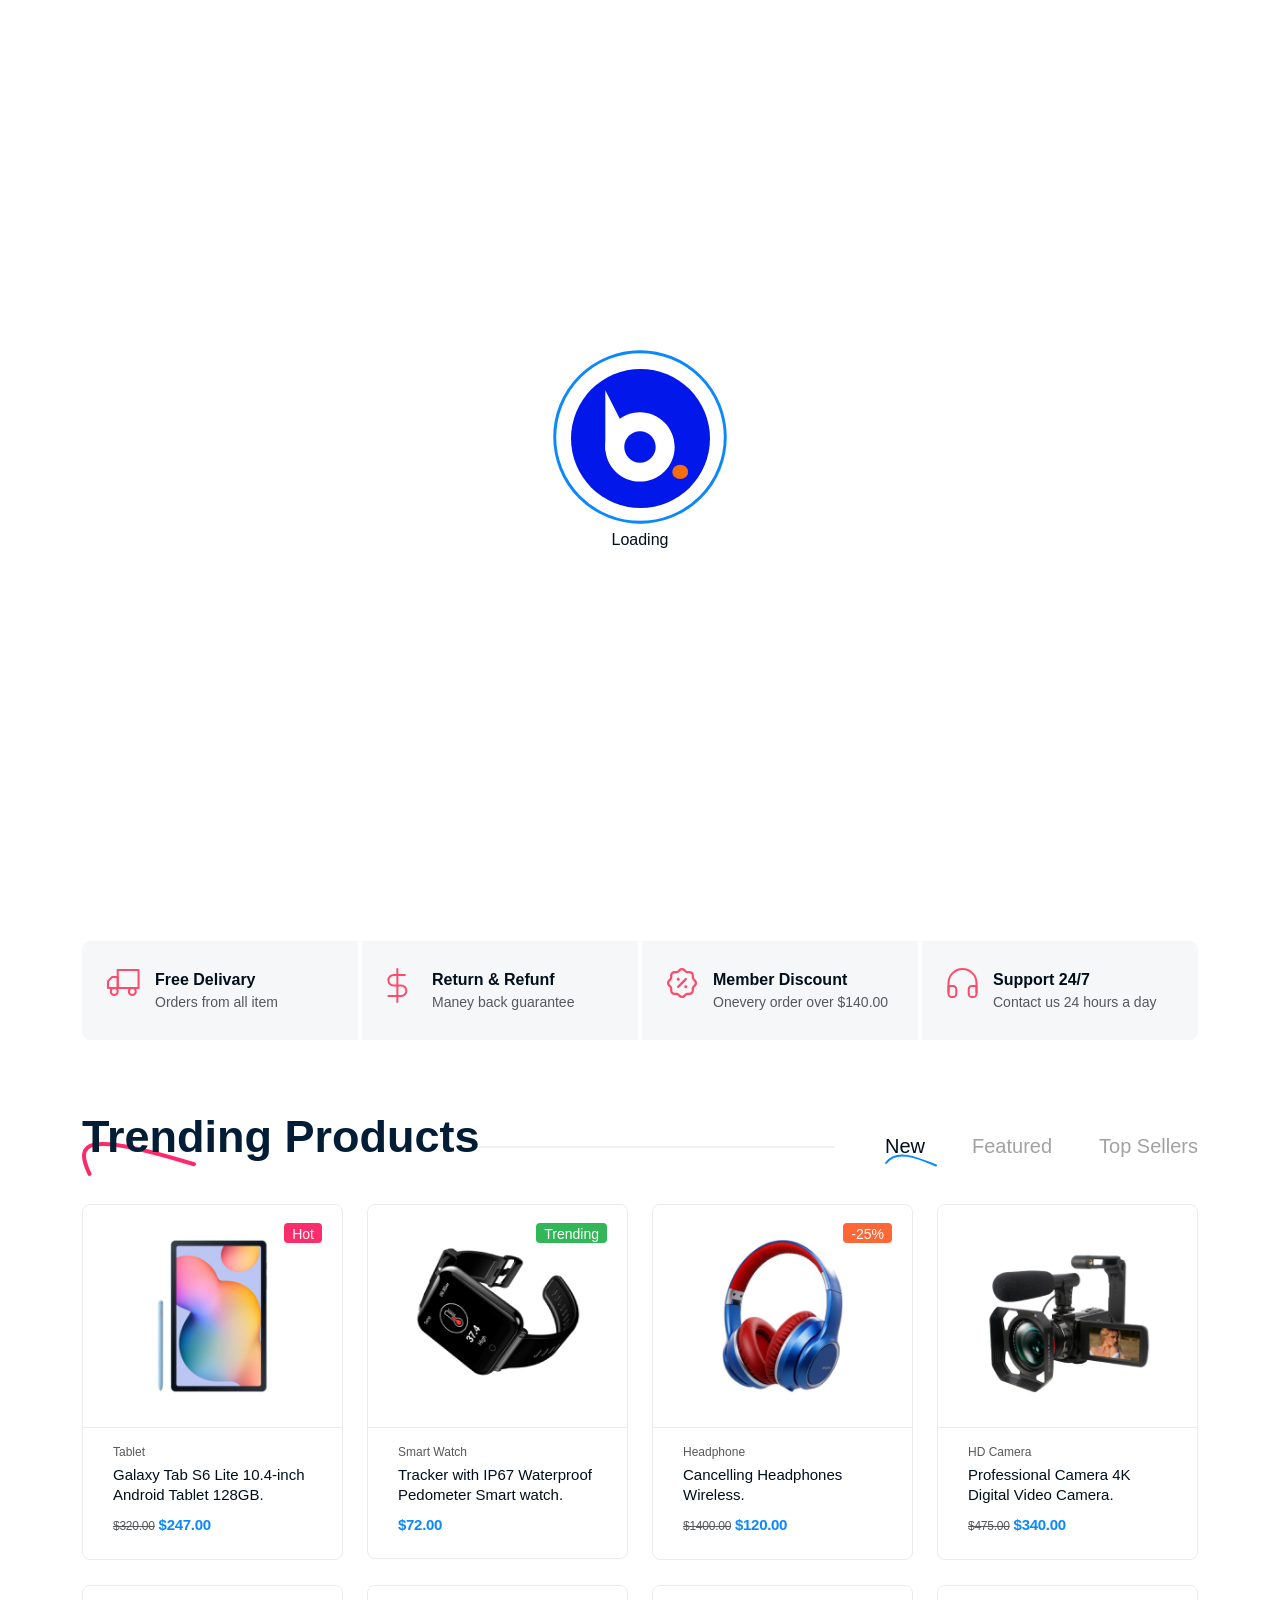
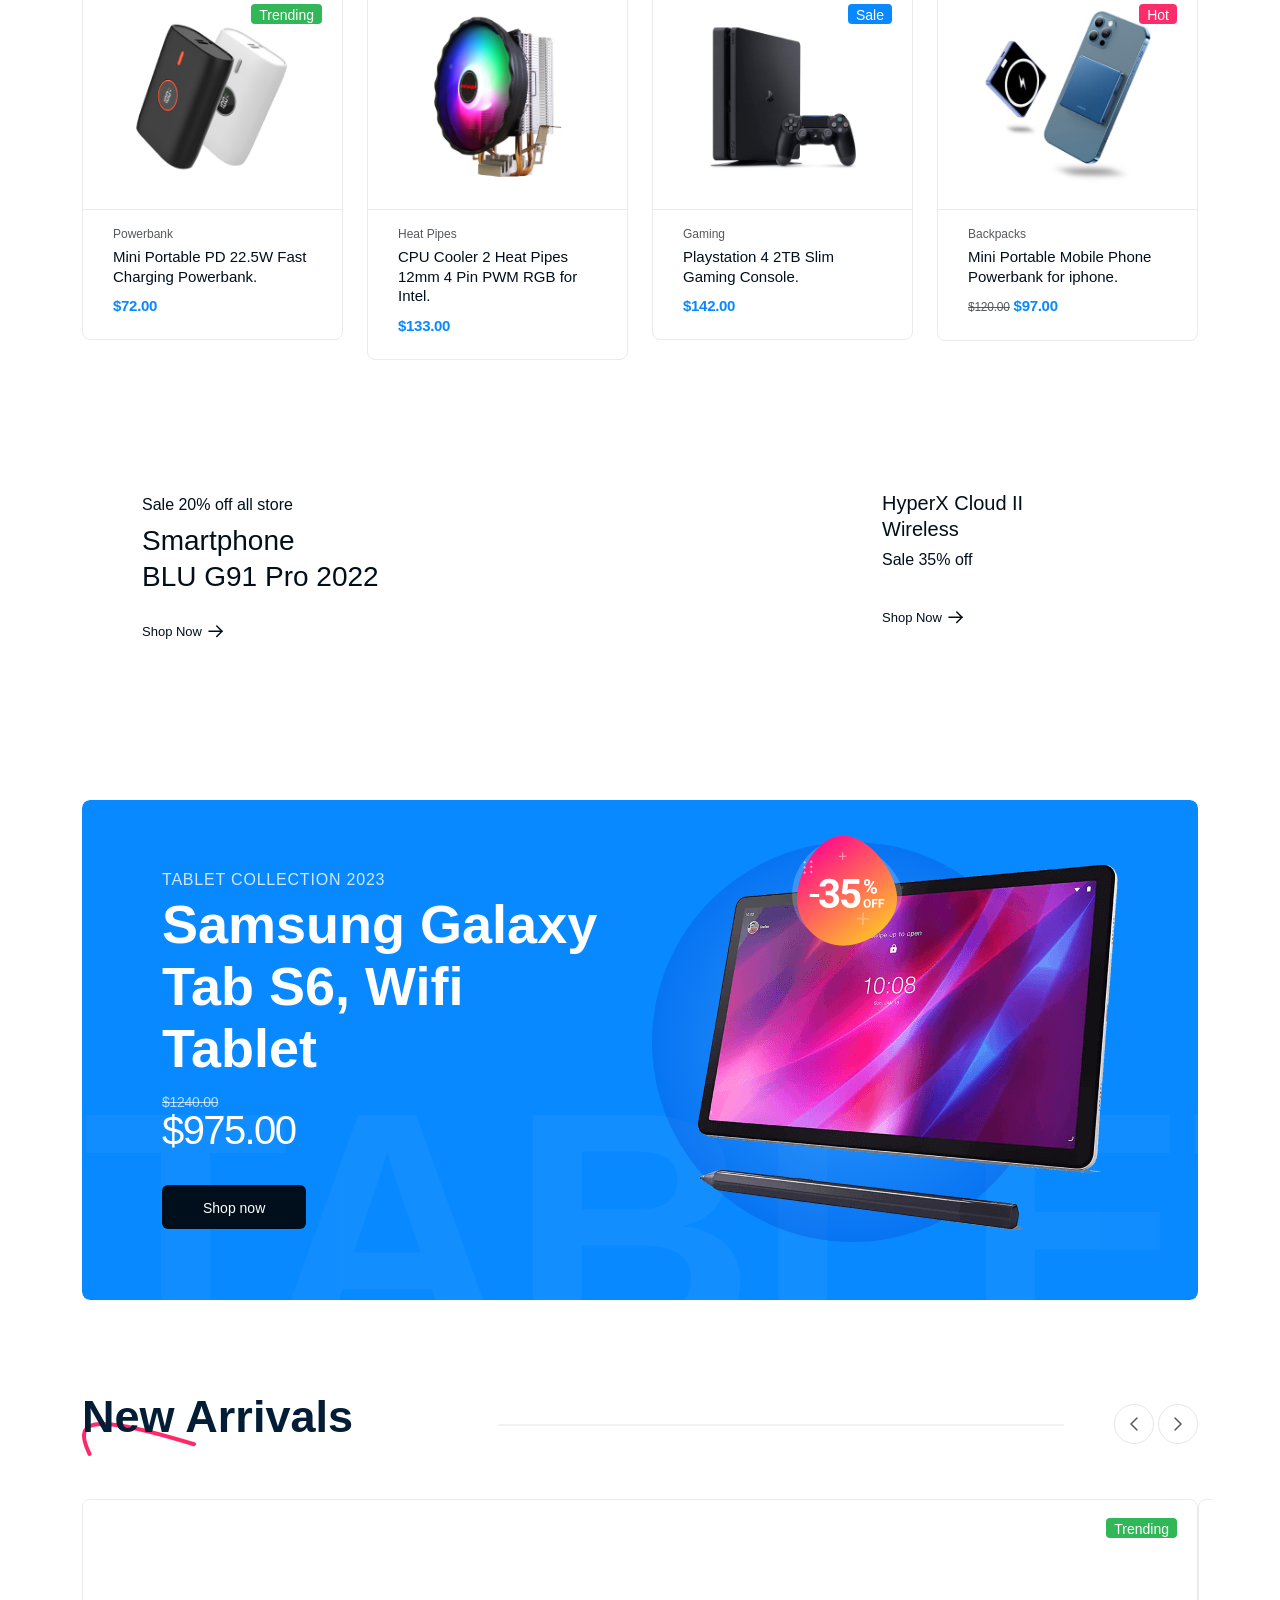
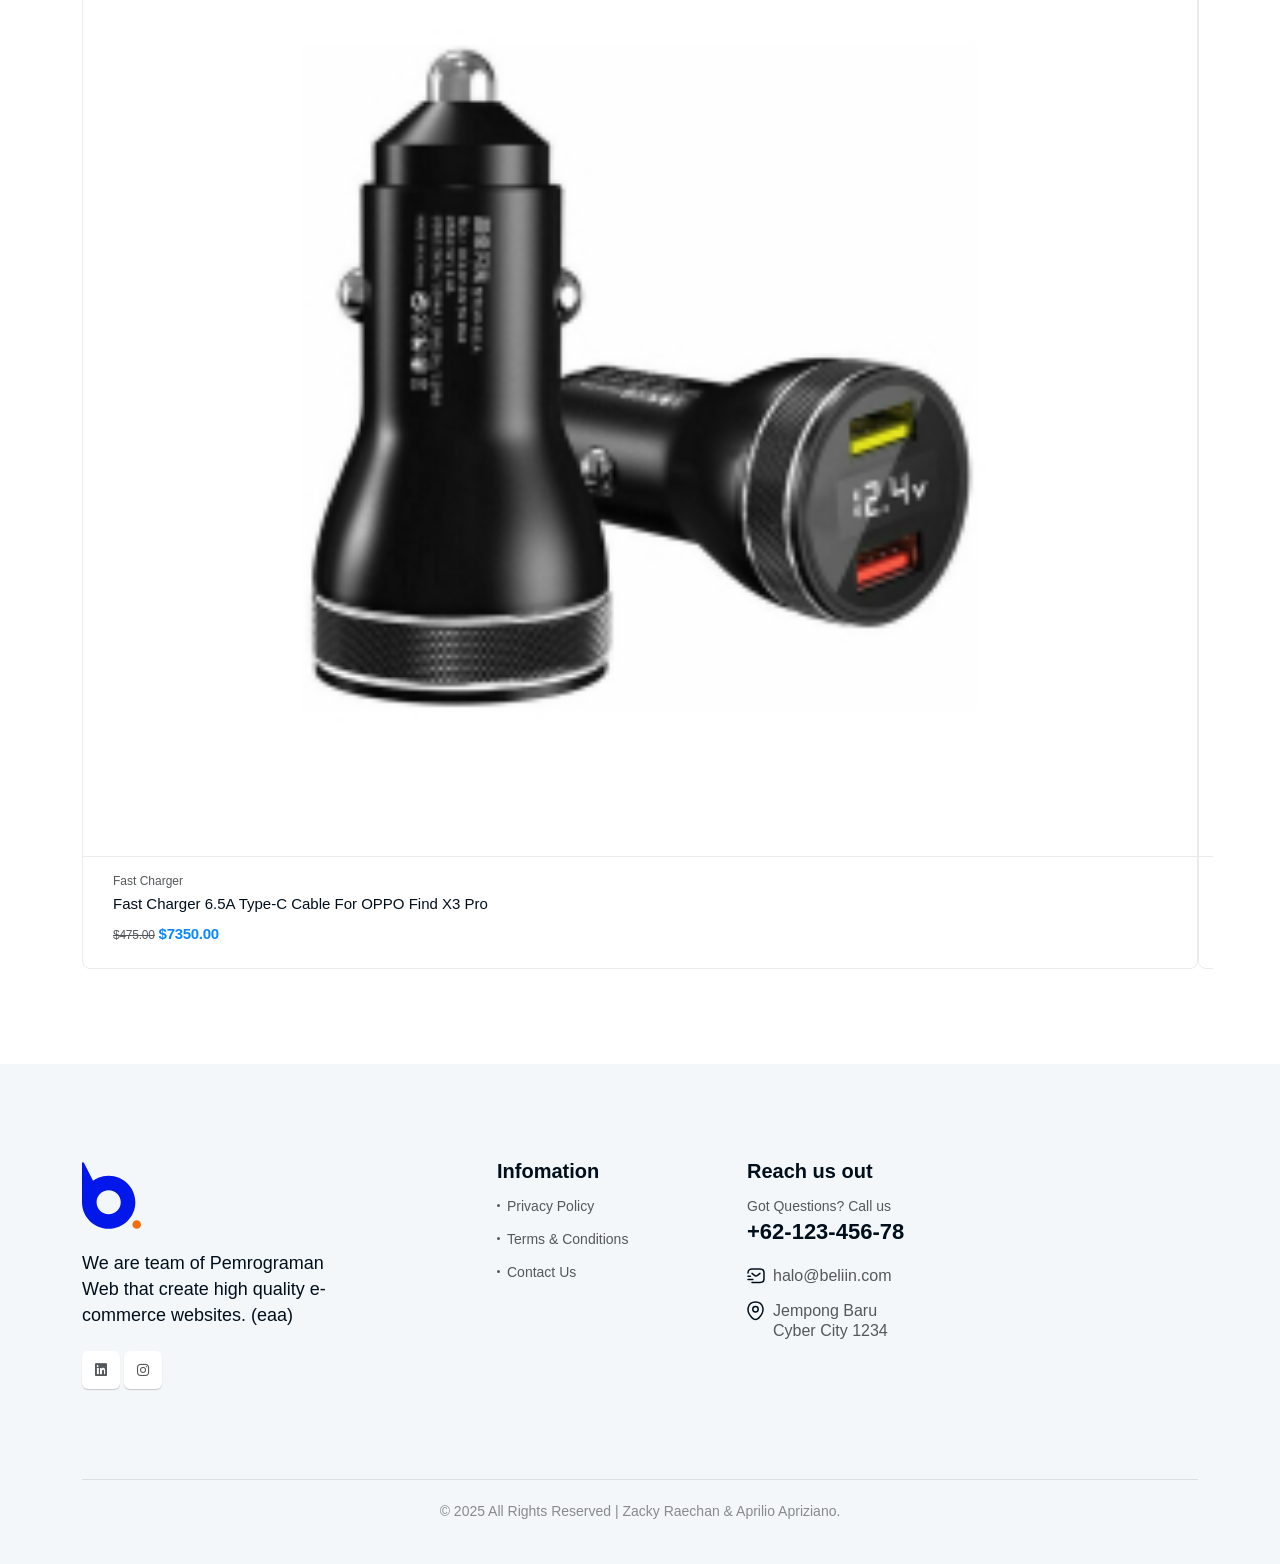
==== commit f9c606f7: "Perubahan di Halaman Utama" ====
--- a/index.html
+++ b/index.html
@@ -381,14 +381,14 @@
                               <nav class="tp-main-menu-content">
                                  <ul>
                                     <li  class="has-dropdown has-mega-menu">
-                                       <a href="shop.html">Shop</a>
+                                       <a href="#">Shop</a>
                                        <div class="shop-mega-menu tp-submenu tp-mega-menu">
                                           <div class="row">
                                              <div class="col-lg-2">
                                                 <div class="shop-mega-menu-list">
-                                                      <a href="shop.html" class="shop-mega-menu-title">Shop Pages</a>
+                                                      <a href="#" class="shop-mega-menu-title">Shop Pages</a>
                                                       <ul>
-                                                          <li><a href="shop-category.html">Grid Category</a></li>
+                                                          <li><a href="/pages/shop-category.html">Grid Category</a></li>
                                                           <li><a href="shop.html">Grid Layout</a></li>
                                                           <li><a href="shop-list.html">List Layout</a></li>
                                                           <li><a href="shop-masonary.html">Masonary Layout</a></li>
@@ -451,9 +451,9 @@
                                        <ul class="tp-submenu tp-mega-menu mega-menu-style-2">
                                           <!-- first col -->
                                           <li class="has-dropdown">
-                                             <a href="shop.html" class="mega-menu-title">Shop Page</a>
+                                             <a href="#" class="mega-menu-title">Shop Page</a>
                                              <ul class="tp-submenu">
-                                                <li><a href="shop-category.html">Only Categories</a></li>
+                                               <li><a href="/pages/shop-category.html">Only Category</a></li>
                                                 <li><a href="shop-filter-offcanvas.html">Shop Grid</a></li>
                                                 <li><a href="shop.html">Shop Grid with Sideber</a></li>
                                                 <li><a href="shop-list.html">Shop List</a></li>
@@ -858,91 +858,80 @@
                <div class="tp-slider-dot tp-swiper-dot"></div>
             </div>
          </section>
-         <!-- slider area end -->
-
-         <!-- product category area start -->
+
+         <!-- Category Area -->
          <section class="tp-product-category pt-60 pb-15">
-            <div class="container">
-               <div class="row row-cols-xl-5 row-cols-lg-5 row-cols-md-4">
-                  <div class="col">
-                     <div class="tp-product-category-item text-center mb-40">
-                        <div class="tp-product-category-thumb fix">
-                           <a href="shop-category.html">
-                              <img src="assets/img/product/category/product-cat-1.png" alt="product-category">
-                           </a>
-                        </div>
-                        <div class="tp-product-category-content">
-                           <h3 class="tp-product-category-title">
-                              <a href="shop-category.html">Headphones</a>
-                           </h3>
-                           <p>20 Product</p>
-                        </div>
-                     </div>
-                  </div>
-                  <div class="col">
-                     <div class="tp-product-category-item text-center mb-40">
-                        <div class="tp-product-category-thumb fix">
-                           <a href="shop-category.html">
-                              <img src="assets/img/product/category/product-cat-2.png" alt="product-category">
-                           </a>
-                        </div>
-                        <div class="tp-product-category-content">
-                           <h3 class="tp-product-category-title">
-                              <a href="shop-category.html">Mobile Phone</a>
-                           </h3>
-                           <p>25 Product</p>
-                        </div>
-                     </div>
-                  </div>
-                  <div class="col">
-                     <div class="tp-product-category-item text-center mb-40">
-                        <div class="tp-product-category-thumb fix">
-                           <a href="shop-category.html">
-                              <img src="assets/img/product/category/product-cat-3.png" alt="product-category">
-                           </a>
-                        </div>
-                        <div class="tp-product-category-content">
-                           <h3 class="tp-product-category-title">
-                              <a href="shop-category.html">CPU Heat Pipes</a>
-                           </h3>
-                           <p>57 Product</p>
-                        </div>
-                     </div>
-                  </div>
-                  <div class="col">
-                     <div class="tp-product-category-item text-center mb-40">
-                        <div class="tp-product-category-thumb fix">
-                           <a href="shop-category.html">
-                              <img src="assets/img/product/category/product-cat-4.png" alt="product-category">
-                           </a>
-                        </div>
-                        <div class="tp-product-category-content">
-                           <h3 class="tp-product-category-title">
-                              <a href="shop-category.html">Smart Watch</a>
-                           </h3>
-                           <p>44 Product</p>
-                        </div>
-                     </div>
-                  </div>
-                  <div class="col">
-                     <div class="tp-product-category-item text-center mb-40">
-                        <div class="tp-product-category-thumb fix">
-                           <a href="shop-category.html">
-                              <img src="assets/img/product/category/product-cat-5.png" alt="product-category">
-                           </a>
-                        </div>
-                        <div class="tp-product-category-content">
-                           <h3 class="tp-product-category-title">
-                              <a href="shop-category.html">With Bluetooth </a>
-                           </h3>
-                           <p>81 Product</p>
-                        </div>
-                     </div>
-                  </div>
-               </div>
+         <div class="container">
+            <div class="row row-cols-xl-5 row-cols-lg-5 row-cols-md-4">
+
+               <!-- Kerajinan Tangan -->
+               <div class="col">
+               <div class="tp-product-category-item text-center mb-40 bg-warning bg-opacity-25 p-3 rounded">
+                  <div class="tp-product-category-thumb fix"></div>
+                  <div class="tp-product-category-content">
+                     <h3 class="tp-product-category-title">
+                     <a href="#" class="text-warning">Kerajinan Tangan</a>
+                     </h3>
+                     <p class="text-muted">50 Produk</p>
+                  </div>
+               </div>
+               </div>
+
+               <!-- Souvenir -->
+               <div class="col">
+               <div class="tp-product-category-item text-center mb-40 bg-success bg-opacity-25 p-3 rounded">
+                  <div class="tp-product-category-thumb fix"></div>
+                  <div class="tp-product-category-content">
+                     <h3 class="tp-product-category-title">
+                     <a href="#" class="text-success">Souvenir</a>
+                     </h3>
+                     <p class="text-muted">35 Produk</p>
+                  </div>
+               </div>
+               </div>
+
+               <!-- Aksesoris -->
+               <div class="col">
+               <div class="tp-product-category-item text-center mb-40 bg-primary bg-opacity-25 p-3 rounded">
+                  <div class="tp-product-category-thumb fix"></div>
+                  <div class="tp-product-category-content">
+                     <h3 class="tp-product-category-title">
+                     <a href="#" class="text-primary">Aksesoris</a>
+                     </h3>
+                     <p class="text-muted">42 Produk</p>
+                  </div>
+               </div>
+               </div>
+
+               <!-- Hiasan Rumah -->
+               <div class="col">
+               <div class="tp-product-category-item text-center mb-40 bg-danger bg-opacity-25 p-3 rounded">
+                  <div class="tp-product-category-thumb fix"></div>
+                  <div class="tp-product-category-content">
+                     <h3 class="tp-product-category-title">
+                     <a href="#" class="text-danger">Hiasan Rumah</a>
+                     </h3>
+                     <p class="text-muted">28 Produk</p>
+                  </div>
+               </div>
+               </div>
+
+               <!-- Lukisan Handmade -->
+               <div class="col">
+               <div class="tp-product-category-item text-center mb-40 bg-info bg-opacity-25 p-3 rounded">
+                  <div class="tp-product-category-thumb fix"></div>
+                  <div class="tp-product-category-content">
+                     <h3 class="tp-product-category-title">
+                     <a href="#" class="text-info">Lukisan Handmade</a>
+                     </h3>
+                     <p class="text-muted">18 Produk</p>
+                  </div>
+               </div>
+               </div>
+
             </div>
+         </div>
          </section>
-         <!-- product category area end -->
 
          <!-- feature area start -->
          <section class="tp-feature-area tp-feature-border-radius pb-70">
@@ -1140,18 +1129,6 @@
                                                 Galaxy Tab S6 Lite 10.4-inch Android Tablet 128GB.
                                              </a>
                                           </h3>
-                                          <div class="tp-product-rating d-flex align-items-center">
-                                             <div class="tp-product-rating-icon">
-                                                <span><i class="fa-solid fa-star"></i></span>
-                                                <span><i class="fa-solid fa-star"></i></span>
-                                                <span><i class="fa-solid fa-star"></i></span>
-                                                <span><i class="fa-solid fa-star"></i></span>
-                                                <span><i class="fa-solid fa-star-half-stroke"></i></span>
-                                             </div>
-                                             <div class="tp-product-rating-text">
-                                                <span>(7 Review)</span>
-                                             </div>
-                                          </div>
                                           <div class="tp-product-price-wrapper">
                                              <span class="tp-product-price old-price">$320.00</span>
                                              <span class="tp-product-price new-price">$247.00</span>
@@ -1219,18 +1196,6 @@
                                                 Tracker with IP67 Waterproof Pedometer Smart watch.
                                              </a>
                                           </h3>
-                                          <div class="tp-product-rating d-flex align-items-center">
-                                             <div class="tp-product-rating-icon">
-                                                <span><i class="fa-solid fa-star"></i></span>
-                                                <span><i class="fa-solid fa-star"></i></span>
-                                                <span><i class="fa-solid fa-star"></i></span>
-                                                <span><i class="fa-solid fa-star"></i></span>
-                                                <span><i class="fa-solid fa-star"></i></span>
-                                             </div>
-                                             <div class="tp-product-rating-text">
-                                                <span>(6 Review)</span>
-                                             </div>
-                                          </div>
                                           <div class="tp-product-price-wrapper">
                                              <span class="tp-product-price">$72.00</span>
                                           </div>
@@ -1297,18 +1262,7 @@
                                                 Cancelling Headphones Wireless.
                                              </a>
                                           </h3>
-                                          <div class="tp-product-rating d-flex align-items-center">
-                                             <div class="tp-product-rating-icon">
-                                                <span><i class="fa-solid fa-star"></i></span>
-                                                <span><i class="fa-solid fa-star"></i></span>
-                                                <span><i class="fa-solid fa-star"></i></span>
-                                                <span><i class="fa-solid fa-star"></i></span>
-                                                <span><i class="fa-solid fa-star-half-stroke"></i></span>
-                                             </div>
-                                             <div class="tp-product-rating-text">
-                                                <span>(5 Review)</span>
-                                             </div>
-                                          </div>
+
                                           <div class="tp-product-price-wrapper">
                                              <span class="tp-product-price old-price">$1400.00</span>
                                              <span class="tp-product-price new-price">$120.00</span>
@@ -1371,18 +1325,6 @@
                                                 Professional Camera 4K Digital Video Camera.
                                              </a>
                                           </h3>
-                                          <div class="tp-product-rating d-flex align-items-center">
-                                             <div class="tp-product-rating-icon">
-                                                <span><i class="fa-solid fa-star"></i></span>
-                                                <span><i class="fa-solid fa-star"></i></span>
-                                                <span><i class="fa-solid fa-star"></i></span>
-                                                <span><i class="fa-solid fa-star"></i></span>
-                                                <span><i class="fa-solid fa-star"></i></span>
-                                             </div>
-                                             <div class="tp-product-rating-text">
-                                                <span>(15 Review)</span>
-                                             </div>
-                                          </div>
                                           <div class="tp-product-price-wrapper">
                                              <span class="tp-product-price old-price">$475.00</span>
                                              <span class="tp-product-price new-price">$340.00</span>
@@ -1450,18 +1392,6 @@
                                                 Mini Portable PD 22.5W Fast Charging Powerbank.
                                              </a>
                                           </h3>
-                                          <div class="tp-product-rating d-flex align-items-center">
-                                             <div class="tp-product-rating-icon">
-                                                <span><i class="fa-solid fa-star"></i></span>
-                                                <span><i class="fa-solid fa-star"></i></span>
-                                                <span><i class="fa-solid fa-star"></i></span>
-                                                <span><i class="fa-solid fa-star"></i></span>
-                                                <span><i class="fa-solid fa-star"></i></span>
-                                             </div>
-                                             <div class="tp-product-rating-text">
-                                                <span>(6 Review)</span>
-                                             </div>
-                                          </div>
                                           <div class="tp-product-price-wrapper">
                                              <span class="tp-product-price">$72.00</span>
                                           </div>
@@ -1523,18 +1453,7 @@
                                                 CPU Cooler 2 Heat Pipes 12mm 4 Pin PWM RGB for Intel.
                                              </a>
                                           </h3>
-                                          <div class="tp-product-rating d-flex align-items-center">
-                                             <div class="tp-product-rating-icon">
-                                                <span><i class="fa-solid fa-star"></i></span>
-                                                <span><i class="fa-solid fa-star"></i></span>
-                                                <span><i class="fa-solid fa-star"></i></span>
-                                                <span><i class="fa-solid fa-star"></i></span>
-                                                <span><i class="fa-solid fa-star"></i></span>
-                                             </div>
-                                             <div class="tp-product-rating-text">
-                                                <span>(4 Review)</span>
-                                             </div>
-                                          </div>
+                                          
                                           <div class="tp-product-price-wrapper">
                                              <span class="tp-product-price">$133.00</span>
                                           </div>
@@ -1601,18 +1520,7 @@
                                                 Playstation 4 2TB Slim Gaming Console.
                                              </a>
                                           </h3>
-                                          <div class="tp-product-rating d-flex align-items-center">
-                                             <div class="tp-product-rating-icon">
-                                                <span><i class="fa-solid fa-star"></i></span>
-                                                <span><i class="fa-solid fa-star"></i></span>
-                                                <span><i class="fa-solid fa-star"></i></span>
-                                                <span><i class="fa-solid fa-star"></i></span>
-                                                <span><i class="fa-solid fa-star"></i></span>
-                                             </div>
-                                             <div class="tp-product-rating-text">
-                                                <span>(4 Review)</span>
-                                             </div>
-                                          </div>
+                                          
                                           <div class="tp-product-price-wrapper">
                                              <span class="tp-product-price">$142.00</span>
                                           </div>
@@ -1679,18 +1587,7 @@
                                                 Mini Portable Mobile Phone Powerbank for iphone.
                                              </a>
                                           </h3>
-                                          <div class="tp-product-rating d-flex align-items-center">
-                                             <div class="tp-product-rating-icon">
-                                                <span><i class="fa-solid fa-star"></i></span>
-                                                <span><i class="fa-solid fa-star"></i></span>
-                                                <span><i class="fa-solid fa-star"></i></span>
-                                                <span><i class="fa-solid fa-star"></i></span>
-                                                <span><i class="fa-solid fa-star"></i></span>
-                                             </div>
-                                             <div class="tp-product-rating-text">
-                                                <span>(4 Review)</span>
-                                             </div>
-                                          </div>
+                                          
                                           <div class="tp-product-price-wrapper">
                                              <span class="tp-product-price old-price">$120.00</span>
                                              <span class="tp-product-price new-price">$97.00</span>
@@ -1762,18 +1659,6 @@
                                                 Mini Portable PD 22.5W Fast Charging Powerbank.
                                              </a>
                                           </h3>
-                                          <div class="tp-product-rating d-flex align-items-center">
-                                             <div class="tp-product-rating-icon">
-                                                <span><i class="fa-solid fa-star"></i></span>
-                                                <span><i class="fa-solid fa-star"></i></span>
-                                                <span><i class="fa-solid fa-star"></i></span>
-                                                <span><i class="fa-solid fa-star"></i></span>
-                                                <span><i class="fa-solid fa-star"></i></span>
-                                             </div>
-                                             <div class="tp-product-rating-text">
-                                                <span>(6 Review)</span>
-                                             </div>
-                                          </div>
                                           <div class="tp-product-price-wrapper">
                                              <span class="tp-product-price">$72.00</span>
                                           </div>
@@ -1835,18 +1720,7 @@
                                                 CPU Cooler 2 Heat Pipes 12mm 4 Pin PWM RGB for Intel.
                                              </a>
                                           </h3>
-                                          <div class="tp-product-rating d-flex align-items-center">
-                                             <div class="tp-product-rating-icon">
-                                                <span><i class="fa-solid fa-star"></i></span>
-                                                <span><i class="fa-solid fa-star"></i></span>
-                                                <span><i class="fa-solid fa-star"></i></span>
-                                                <span><i class="fa-solid fa-star"></i></span>
-                                                <span><i class="fa-solid fa-star"></i></span>
-                                             </div>
-                                             <div class="tp-product-rating-text">
-                                                <span>(4 Review)</span>
-                                             </div>
-                                          </div>
+                                          
                                           <div class="tp-product-price-wrapper">
                                              <span class="tp-product-price">$133.00</span>
                                           </div>
@@ -1913,18 +1787,7 @@
                                                 Playstation 4 2TB Slim Gaming Console.
                                              </a>
                                           </h3>
-                                          <div class="tp-product-rating d-flex align-items-center">
-                                             <div class="tp-product-rating-icon">
-                                                <span><i class="fa-solid fa-star"></i></span>
-                                                <span><i class="fa-solid fa-star"></i></span>
-                                                <span><i class="fa-solid fa-star"></i></span>
-                                                <span><i class="fa-solid fa-star"></i></span>
-                                                <span><i class="fa-solid fa-star"></i></span>
-                                             </div>
-                                             <div class="tp-product-rating-text">
-                                                <span>(4 Review)</span>
-                                             </div>
-                                          </div>
+                                          
                                           <div class="tp-product-price-wrapper">
                                              <span class="tp-product-price">$142.00</span>
                                           </div>
@@ -1991,18 +1854,7 @@
                                                 Mini Portable Mobile Phone Powerbank for iphone.
                                              </a>
                                           </h3>
-                                          <div class="tp-product-rating d-flex align-items-center">
-                                             <div class="tp-product-rating-icon">
-                                                <span><i class="fa-solid fa-star"></i></span>
-                                                <span><i class="fa-solid fa-star"></i></span>
-                                                <span><i class="fa-solid fa-star"></i></span>
-                                                <span><i class="fa-solid fa-star"></i></span>
-                                                <span><i class="fa-solid fa-star"></i></span>
-                                             </div>
-                                             <div class="tp-product-rating-text">
-                                                <span>(4 Review)</span>
-                                             </div>
-                                          </div>
+                                          
                                           <div class="tp-product-price-wrapper">
                                              <span class="tp-product-price old-price">$120.00</span>
                                              <span class="tp-product-price new-price">$97.00</span>
@@ -2070,18 +1922,6 @@
                                                 Galaxy Tab S6 Lite 10.4-inch Android Tablet 128GB.
                                              </a>
                                           </h3>
-                                          <div class="tp-product-rating d-flex align-items-center">
-                                             <div class="tp-product-rating-icon">
-                                                <span><i class="fa-solid fa-star"></i></span>
-                                                <span><i class="fa-solid fa-star"></i></span>
-                                                <span><i class="fa-solid fa-star"></i></span>
-                                                <span><i class="fa-solid fa-star"></i></span>
-                                                <span><i class="fa-solid fa-star-half-stroke"></i></span>
-                                             </div>
-                                             <div class="tp-product-rating-text">
-                                                <span>(7 Review)</span>
-                                             </div>
-                                          </div>
                                           <div class="tp-product-price-wrapper">
                                              <span class="tp-product-price old-price">$320.00</span>
                                              <span class="tp-product-price new-price">$247.00</span>
@@ -2149,18 +1989,6 @@
                                                 Tracker with IP67 Waterproof Pedometer Smart watch.
                                              </a>
                                           </h3>
-                                          <div class="tp-product-rating d-flex align-items-center">
-                                             <div class="tp-product-rating-icon">
-                                                <span><i class="fa-solid fa-star"></i></span>
-                                                <span><i class="fa-solid fa-star"></i></span>
-                                                <span><i class="fa-solid fa-star"></i></span>
-                                                <span><i class="fa-solid fa-star"></i></span>
-                                                <span><i class="fa-solid fa-star"></i></span>
-                                             </div>
-                                             <div class="tp-product-rating-text">
-                                                <span>(6 Review)</span>
-                                             </div>
-                                          </div>
                                           <div class="tp-product-price-wrapper">
                                              <span class="tp-product-price">$72.00</span>
                                           </div>
@@ -2227,18 +2055,7 @@
                                                 Cancelling Headphones Wireless.
                                              </a>
                                           </h3>
-                                          <div class="tp-product-rating d-flex align-items-center">
-                                             <div class="tp-product-rating-icon">
-                                                <span><i class="fa-solid fa-star"></i></span>
-                                                <span><i class="fa-solid fa-star"></i></span>
-                                                <span><i class="fa-solid fa-star"></i></span>
-                                                <span><i class="fa-solid fa-star"></i></span>
-                                                <span><i class="fa-solid fa-star-half-stroke"></i></span>
-                                             </div>
-                                             <div class="tp-product-rating-text">
-                                                <span>(5 Review)</span>
-                                             </div>
-                                          </div>
+
                                           <div class="tp-product-price-wrapper">
                                              <span class="tp-product-price old-price">$1400.00</span>
                                              <span class="tp-product-price new-price">$120.00</span>
@@ -2301,18 +2118,6 @@
                                                 Professional Camera 4K Digital Video Camera.
                                              </a>
                                           </h3>
-                                          <div class="tp-product-rating d-flex align-items-center">
-                                             <div class="tp-product-rating-icon">
-                                                <span><i class="fa-solid fa-star"></i></span>
-                                                <span><i class="fa-solid fa-star"></i></span>
-                                                <span><i class="fa-solid fa-star"></i></span>
-                                                <span><i class="fa-solid fa-star"></i></span>
-                                                <span><i class="fa-solid fa-star"></i></span>
-                                             </div>
-                                             <div class="tp-product-rating-text">
-                                                <span>(15 Review)</span>
-                                             </div>
-                                          </div>
                                           <div class="tp-product-price-wrapper">
                                              <span class="tp-product-price old-price">$475.00</span>
                                              <span class="tp-product-price new-price">$340.00</span>
@@ -2384,18 +2189,7 @@
                                                 Playstation 4 2TB Slim Gaming Console.
                                              </a>
                                           </h3>
-                                          <div class="tp-product-rating d-flex align-items-center">
-                                             <div class="tp-product-rating-icon">
-                                                <span><i class="fa-solid fa-star"></i></span>
-                                                <span><i class="fa-solid fa-star"></i></span>
-                                                <span><i class="fa-solid fa-star"></i></span>
-                                                <span><i class="fa-solid fa-star"></i></span>
-                                                <span><i class="fa-solid fa-star"></i></span>
-                                             </div>
-                                             <div class="tp-product-rating-text">
-                                                <span>(4 Review)</span>
-                                             </div>
-                                          </div>
+                                          
                                           <div class="tp-product-price-wrapper">
                                              <span class="tp-product-price">$142.00</span>
                                           </div>
@@ -2462,18 +2256,7 @@
                                                 Mini Portable Mobile Phone Powerbank for iphone.
                                              </a>
                                           </h3>
-                                          <div class="tp-product-rating d-flex align-items-center">
-                                             <div class="tp-product-rating-icon">
-                                                <span><i class="fa-solid fa-star"></i></span>
-                                                <span><i class="fa-solid fa-star"></i></span>
-                                                <span><i class="fa-solid fa-star"></i></span>
-                                                <span><i class="fa-solid fa-star"></i></span>
-                                                <span><i class="fa-solid fa-star"></i></span>
-                                             </div>
-                                             <div class="tp-product-rating-text">
-                                                <span>(4 Review)</span>
-                                             </div>
-                                          </div>
+                                          
                                           <div class="tp-product-price-wrapper">
                                              <span class="tp-product-price old-price">$120.00</span>
                                              <span class="tp-product-price new-price">$97.00</span>
@@ -2541,18 +2324,6 @@
                                                 Galaxy Tab S6 Lite 10.4-inch Android Tablet 128GB.
                                              </a>
                                           </h3>
-                                          <div class="tp-product-rating d-flex align-items-center">
-                                             <div class="tp-product-rating-icon">
-                                                <span><i class="fa-solid fa-star"></i></span>
-                                                <span><i class="fa-solid fa-star"></i></span>
-                                                <span><i class="fa-solid fa-star"></i></span>
-                                                <span><i class="fa-solid fa-star"></i></span>
-                                                <span><i class="fa-solid fa-star-half-stroke"></i></span>
-                                             </div>
-                                             <div class="tp-product-rating-text">
-                                                <span>(7 Review)</span>
-                                             </div>
-                                          </div>
                                           <div class="tp-product-price-wrapper">
                                              <span class="tp-product-price old-price">$320.00</span>
                                              <span class="tp-product-price new-price">$247.00</span>
@@ -2620,18 +2391,6 @@
                                                 Tracker with IP67 Waterproof Pedometer Smart watch.
                                              </a>
                                           </h3>
-                                          <div class="tp-product-rating d-flex align-items-center">
-                                             <div class="tp-product-rating-icon">
-                                                <span><i class="fa-solid fa-star"></i></span>
-                                                <span><i class="fa-solid fa-star"></i></span>
-                                                <span><i class="fa-solid fa-star"></i></span>
-                                                <span><i class="fa-solid fa-star"></i></span>
-                                                <span><i class="fa-solid fa-star"></i></span>
-                                             </div>
-                                             <div class="tp-product-rating-text">
-                                                <span>(6 Review)</span>
-                                             </div>
-                                          </div>
                                           <div class="tp-product-price-wrapper">
                                              <span class="tp-product-price">$72.00</span>
                                           </div>
@@ -2698,18 +2457,6 @@
                                                 Mini Portable PD 22.5W Fast Charging Powerbank.
                                              </a>
                                           </h3>
-                                          <div class="tp-product-rating d-flex align-items-center">
-                                             <div class="tp-product-rating-icon">
-                                                <span><i class="fa-solid fa-star"></i></span>
-                                                <span><i class="fa-solid fa-star"></i></span>
-                                                <span><i class="fa-solid fa-star"></i></span>
-                                                <span><i class="fa-solid fa-star"></i></span>
-                                                <span><i class="fa-solid fa-star"></i></span>
-                                             </div>
-                                             <div class="tp-product-rating-text">
-                                                <span>(6 Review)</span>
-                                             </div>
-                                          </div>
                                           <div class="tp-product-price-wrapper">
                                              <span class="tp-product-price">$72.00</span>
                                           </div>
@@ -2771,18 +2518,7 @@
                                                 CPU Cooler 2 Heat Pipes 12mm 4 Pin PWM RGB for Intel.
                                              </a>
                                           </h3>
-                                          <div class="tp-product-rating d-flex align-items-center">
-                                             <div class="tp-product-rating-icon">
-                                                <span><i class="fa-solid fa-star"></i></span>
-                                                <span><i class="fa-solid fa-star"></i></span>
-                                                <span><i class="fa-solid fa-star"></i></span>
-                                                <span><i class="fa-solid fa-star"></i></span>
-                                                <span><i class="fa-solid fa-star"></i></span>
-                                             </div>
-                                             <div class="tp-product-rating-text">
-                                                <span>(4 Review)</span>
-                                             </div>
-                                          </div>
+                                          
                                           <div class="tp-product-price-wrapper">
                                              <span class="tp-product-price">$133.00</span>
                                           </div>
@@ -2849,18 +2585,7 @@
                                                 Cancelling Headphones Wireless.
                                              </a>
                                           </h3>
-                                          <div class="tp-product-rating d-flex align-items-center">
-                                             <div class="tp-product-rating-icon">
-                                                <span><i class="fa-solid fa-star"></i></span>
-                                                <span><i class="fa-solid fa-star"></i></span>
-                                                <span><i class="fa-solid fa-star"></i></span>
-                                                <span><i class="fa-solid fa-star"></i></span>
-                                                <span><i class="fa-solid fa-star-half-stroke"></i></span>
-                                             </div>
-                                             <div class="tp-product-rating-text">
-                                                <span>(5 Review)</span>
-                                             </div>
-                                          </div>
+
                                           <div class="tp-product-price-wrapper">
                                              <span class="tp-product-price old-price">$1400.00</span>
                                              <span class="tp-product-price new-price">$120.00</span>
@@ -2923,18 +2648,6 @@
                                                 Professional Camera 4K Digital Video Camera.
                                              </a>
                                           </h3>
-                                          <div class="tp-product-rating d-flex align-items-center">
-                                             <div class="tp-product-rating-icon">
-                                                <span><i class="fa-solid fa-star"></i></span>
-                                                <span><i class="fa-solid fa-star"></i></span>
-                                                <span><i class="fa-solid fa-star"></i></span>
-                                                <span><i class="fa-solid fa-star"></i></span>
-                                                <span><i class="fa-solid fa-star"></i></span>
-                                             </div>
-                                             <div class="tp-product-rating-text">
-                                                <span>(15 Review)</span>
-                                             </div>
-                                          </div>
                                           <div class="tp-product-price-wrapper">
                                              <span class="tp-product-price old-price">$475.00</span>
                                              <span class="tp-product-price new-price">$340.00</span>
@@ -3000,958 +2713,6 @@
          </section>
          <!-- banner area end -->
 
-         <!-- product offer area start -->
-         <section class="tp-product-offer grey-bg-2 pt-70 pb-80">
-            <div class="container">
-               <div class="row align-items-end">
-                  <div class="col-xl-4 col-md-5 col-sm-6">
-                     <div class="tp-section-title-wrapper mb-40">
-                        <h3 class="tp-section-title">Deal of The Day
-
-                           <svg width="114" height="35" viewBox="0 0 114 35" fill="none" xmlns="http://www.w3.org/2000/svg">
-                              <path d="M112 23.275C1.84952 -10.6834 -7.36586 1.48086 7.50443 32.9053" stroke="currentColor" stroke-width="4" stroke-miterlimit="3.8637" stroke-linecap="round"/>
-                           </svg>
-                        </h3>
-                     </div>
-                  </div>
-                  <div class="col-xl-8 col-md-7 col-sm-6">
-                     <div class="tp-product-offer-more-wrapper d-flex justify-content-sm-end p-relative z-index-1">
-                        <div class="tp-product-offer-more mb-40 text-sm-end grey-bg-2">
-                           <a href="shop.html" class="tp-btn tp-btn-2 tp-btn-blue">View All Deals 
-                              <svg width="17" height="14" viewBox="0 0 17 14" fill="none" xmlns="http://www.w3.org/2000/svg">
-                                 <path d="M16 6.99976L1 6.99976" stroke="currentColor" stroke-width="1.5" stroke-linecap="round" stroke-linejoin="round"/>
-                                 <path d="M9.9502 0.975414L16.0002 6.99941L9.9502 13.0244" stroke="currentColor" stroke-width="1.5" stroke-linecap="round" stroke-linejoin="round"/>
-                              </svg>
-                           </a>
-                           <span class="tp-product-offer-more-border"></span>
-                        </div>
-                     </div>
-                  </div>
-               </div>
-               <div class="row">
-                  <div class="col-xl-12">
-                     <div class="tp-product-offer-slider fix">
-                        <div class="tp-product-offer-slider-active swiper-container">
-                           <div class="swiper-wrapper">
-                              <div class="tp-product-offer-item tp-product-item transition-3 swiper-slide">
-                                 <div class="tp-product-thumb p-relative fix m-img">
-                                    <a href="/pages/product-details.html">
-                                       <img src="assets/img/product/offer/product-offer-1.jpg" alt="product-electronic">
-                                    </a>
-         
-                                    <!-- product action -->
-                                    <div class="tp-product-action">
-                                       <div class="tp-product-action-item d-flex flex-column">
-                                          <button type="button" class="tp-product-action-btn tp-product-compare-btn">
-                                             <svg width="17" height="21" viewBox="0 0 17 21" fill="none" xmlns="http://www.w3.org/2000/svg">
-                                                <path d="M12.6666 1L16 4.33333L12.6666 7.66667" stroke="currentColor" stroke-width="1.5" stroke-linecap="round" stroke-linejoin="round"/>
-                                                <path d="M1 9.3335V7.66683C1 6.78277 1.35119 5.93493 1.97631 5.30981C2.60143 4.68469 3.44928 4.3335 4.33333 4.3335H16" stroke="currentColor" stroke-width="1.5" stroke-linecap="round" stroke-linejoin="round"/>
-                                                <path d="M4.33333 19.3332L1 15.9998L4.33333 12.6665" stroke="currentColor" stroke-width="1.5" stroke-linecap="round" stroke-linejoin="round"/>
-                                                <path d="M16 11V12.6667C16 13.5507 15.6488 14.3986 15.0237 15.0237C14.3986 15.6488 13.5507 16 12.6667 16H1" stroke="currentColor" stroke-width="1.5" stroke-linecap="round" stroke-linejoin="round"/>
-                                             </svg>                                                  
-                                                
-                                                <span class="tp-product-tooltip">Compare</span>
-                                          </button>
-                                          <button type="button" class="tp-product-action-btn tp-product-quick-view-btn" data-bs-toggle="modal" data-bs-target="#producQuickViewModal">
-                                             <svg width="20" height="17" viewBox="0 0 20 17" fill="none" xmlns="http://www.w3.org/2000/svg">
-                                                <path fill-rule="evenodd" clip-rule="evenodd" d="M9.99938 5.64111C8.66938 5.64111 7.58838 6.72311 7.58838 8.05311C7.58838 9.38211 8.66938 10.4631 9.99938 10.4631C11.3294 10.4631 12.4114 9.38211 12.4114 8.05311C12.4114 6.72311 11.3294 5.64111 9.99938 5.64111ZM9.99938 11.9631C7.84238 11.9631 6.08838 10.2091 6.08838 8.05311C6.08838 5.89611 7.84238 4.14111 9.99938 4.14111C12.1564 4.14111 13.9114 5.89611 13.9114 8.05311C13.9114 10.2091 12.1564 11.9631 9.99938 11.9631Z" fill="currentColor"/>
-                                                <g mask="url(#mask0_1211_721)">
-                                                <path fill-rule="evenodd" clip-rule="evenodd" d="M1.56975 8.05226C3.42975 12.1613 6.56275 14.6043 9.99975 14.6053C13.4368 14.6043 16.5697 12.1613 18.4298 8.05226C16.5697 3.94426 13.4368 1.50126 9.99975 1.50026C6.56375 1.50126 3.42975 3.94426 1.56975 8.05226ZM10.0017 16.1053H9.99775H9.99675C5.86075 16.1023 2.14675 13.2033 0.06075 8.34826C-0.02025 8.15926 -0.02025 7.94526 0.06075 7.75626C2.14675 2.90226 5.86175 0.00326172 9.99675 0.000261719C9.99875 -0.000738281 9.99875 -0.000738281 9.99975 0.000261719C10.0017 -0.000738281 10.0017 -0.000738281 10.0028 0.000261719C14.1388 0.00326172 17.8527 2.90226 19.9387 7.75626C20.0208 7.94526 20.0208 8.15926 19.9387 8.34826C17.8537 13.2033 14.1388 16.1023 10.0028 16.1053H10.0017Z" fill="currentColor"/>
-                                                </g>
-                                             </svg>                                          
-                                                
-                                                <span class="tp-product-tooltip">Quick View</span>
-                                          </button>
-                                          <button type="button" class="tp-product-action-btn tp-product-add-to-wishlist-btn">
-                                             <svg width="20" height="19" viewBox="0 0 20 19" fill="none" xmlns="http://www.w3.org/2000/svg">
-                                                <path fill-rule="evenodd" clip-rule="evenodd" d="M1.78158 8.88867C3.15121 13.1386 8.5623 16.5749 10.0003 17.4255C11.4432 16.5662 16.8934 13.0918 18.219 8.89257C19.0894 6.17816 18.2815 2.73984 15.0714 1.70806C13.5162 1.21019 11.7021 1.5132 10.4497 2.4797C10.1879 2.68041 9.82446 2.68431 9.56069 2.48555C8.23405 1.49079 6.50102 1.19947 4.92136 1.70806C1.71613 2.73887 0.911158 6.17718 1.78158 8.88867ZM10.0013 19C9.88015 19 9.75999 18.9708 9.65058 18.9113C9.34481 18.7447 2.14207 14.7852 0.386569 9.33491C0.385592 9.33491 0.385592 9.33394 0.385592 9.33394C-0.71636 5.90244 0.510636 1.59018 4.47199 0.316764C6.33203 -0.283407 8.35911 -0.019371 9.99836 1.01242C11.5868 0.0108324 13.6969 -0.26587 15.5198 0.316764C19.4851 1.59213 20.716 5.90342 19.615 9.33394C17.9162 14.7218 10.6607 18.7408 10.353 18.9094C10.2436 18.9698 10.1224 19 10.0013 19Z" fill="currentColor"/>
-                                                <path fill-rule="evenodd" clip-rule="evenodd" d="M15.7806 7.42904C15.4025 7.42904 15.0821 7.13968 15.0508 6.75775C14.9864 5.95687 14.4491 5.2807 13.6841 5.03421C13.2983 4.9095 13.0873 4.49737 13.2113 4.11446C13.3373 3.73059 13.7467 3.52209 14.1335 3.6429C15.4651 4.07257 16.398 5.24855 16.5123 6.63888C16.5445 7.04127 16.2446 7.39397 15.8412 7.42612C15.8206 7.42807 15.8011 7.42904 15.7806 7.42904Z" fill="currentColor"/>
-                                             </svg>                                                                                
-                                                
-                                             <span class="tp-product-tooltip">Add To Wishlist</span>
-                                          </button>
-                                       </div>
-                                    </div>
-   
-                                    <div class="tp-product-add-cart-btn-large-wrapper">
-                                       <button type="button" class="tp-product-add-cart-btn-large">
-                                          <svg width="20" height="20" viewBox="0 0 20 20" fill="none" xmlns="http://www.w3.org/2000/svg">
-                                             <path fill-rule="evenodd" clip-rule="evenodd" d="M3.93795 5.34749L4.54095 12.5195C4.58495 13.0715 5.03594 13.4855 5.58695 13.4855H5.59095H16.5019H16.5039C17.0249 13.4855 17.4699 13.0975 17.5439 12.5825L18.4939 6.02349C18.5159 5.86749 18.4769 5.71149 18.3819 5.58549C18.2879 5.45849 18.1499 5.37649 17.9939 5.35449C17.7849 5.36249 9.11195 5.35049 3.93795 5.34749ZM5.58495 14.9855C4.26795 14.9855 3.15295 13.9575 3.04595 12.6425L2.12995 1.74849L0.622945 1.48849C0.213945 1.41649 -0.0590549 1.02949 0.0109451 0.620487C0.082945 0.211487 0.477945 -0.054513 0.877945 0.00948704L2.95795 0.369487C3.29295 0.428487 3.54795 0.706487 3.57695 1.04649L3.81194 3.84749C18.0879 3.85349 18.1339 3.86049 18.2029 3.86849C18.7599 3.94949 19.2499 4.24049 19.5839 4.68849C19.9179 5.13549 20.0579 5.68649 19.9779 6.23849L19.0289 12.7965C18.8499 14.0445 17.7659 14.9855 16.5059 14.9855H16.5009H5.59295H5.58495Z" fill="currentColor"/>
-                                             <path fill-rule="evenodd" clip-rule="evenodd" d="M14.8979 9.04382H12.1259C11.7109 9.04382 11.3759 8.70782 11.3759 8.29382C11.3759 7.87982 11.7109 7.54382 12.1259 7.54382H14.8979C15.3119 7.54382 15.6479 7.87982 15.6479 8.29382C15.6479 8.70782 15.3119 9.04382 14.8979 9.04382Z" fill="currentColor"/>
-                                             <path fill-rule="evenodd" clip-rule="evenodd" d="M5.15474 17.702C5.45574 17.702 5.69874 17.945 5.69874 18.246C5.69874 18.547 5.45574 18.791 5.15474 18.791C4.85274 18.791 4.60974 18.547 4.60974 18.246C4.60974 17.945 4.85274 17.702 5.15474 17.702Z" fill="currentColor"/>
-                                             
-                                             <path fill-rule="evenodd" clip-rule="evenodd" d="M5.15374 18.0409C5.04074 18.0409 4.94874 18.1329 4.94874 18.2459C4.94874 18.4729 5.35974 18.4729 5.35974 18.2459C5.35974 18.1329 5.26674 18.0409 5.15374 18.0409ZM5.15374 19.5409C4.43974 19.5409 3.85974 18.9599 3.85974 18.2459C3.85974 17.5319 4.43974 16.9519 5.15374 16.9519C5.86774 16.9519 6.44874 17.5319 6.44874 18.2459C6.44874 18.9599 5.86774 19.5409 5.15374 19.5409Z" fill="currentColor"/>
-                                             <path fill-rule="evenodd" clip-rule="evenodd" d="M16.435 17.702C16.736 17.702 16.98 17.945 16.98 18.246C16.98 18.547 16.736 18.791 16.435 18.791C16.133 18.791 15.89 18.547 15.89 18.246C15.89 17.945 16.133 17.702 16.435 17.702Z" fill="currentColor"/>
-                                             
-                                             <path fill-rule="evenodd" clip-rule="evenodd" d="M16.434 18.0409C16.322 18.0409 16.23 18.1329 16.23 18.2459C16.231 18.4749 16.641 18.4729 16.64 18.2459C16.64 18.1329 16.547 18.0409 16.434 18.0409ZM16.434 19.5409C15.72 19.5409 15.14 18.9599 15.14 18.2459C15.14 17.5319 15.72 16.9519 16.434 16.9519C17.149 16.9519 17.73 17.5319 17.73 18.2459C17.73 18.9599 17.149 19.5409 16.434 19.5409Z" fill="currentColor"/>
-                                             </svg>  
-                                             Add To Cart                                           
-                                       </button>
-                                    </div>
-                                 </div>
-                                 <!-- product content -->
-                                 <div class="tp-product-content">
-                                    <div class="tp-product-category">
-                                       <a href="shop.html">HD Camera</a>
-                                    </div>
-                                    <h3 class="tp-product-title">
-                                       <a href="/pages/product-details.html">
-                                          Professional Camera 4K Digital Video Camera.
-                                       </a>
-                                    </h3>
-                                    <div class="tp-product-rating d-flex align-items-center">
-                                       <div class="tp-product-rating-icon">
-                                          <span><i class="fa-solid fa-star"></i></span>
-                                          <span><i class="fa-solid fa-star"></i></span>
-                                          <span><i class="fa-solid fa-star"></i></span>
-                                          <span><i class="fa-solid fa-star"></i></span>
-                                          <span><i class="fa-solid fa-star"></i></span>
-                                       </div>
-                                       <div class="tp-product-rating-text">
-                                          <span>(15 Review)</span>
-                                       </div>
-                                    </div>
-                                    <div class="tp-product-price-wrapper">
-                                       <span class="tp-product-price old-price">$475.00</span>
-                                       <span class="tp-product-price new-price">$340.00</span>
-                                    </div>
-   
-                                    <div class="tp-product-countdown" data-countdown data-date="Sep 30 2024 20:20:22">
-                                       <div class="tp-product-countdown-inner">
-                                          <ul>
-                                             <li><span data-days>0</span> Days</li>
-                                             <li><span data-hours>0</span> Hrs</li>
-                                             <li><span data-minutes>0</span> Min</li>
-                                             <li><span data-seconds>0</span> Sec</li>
-                                          </ul>
-                                       </div>
-                                    </div>
-   
-                                 </div>
-                              </div>
-                              <div class="tp-product-offer-item tp-product-item transition-3 swiper-slide">
-                                 <div class="tp-product-thumb p-relative fix m-img">
-                                    <a href="/pages/product-details.html">
-                                       <img src="assets/img/product/offer/product-offer-2.jpg" alt="product-electronic">
-                                    </a>
-         
-                                    <!-- product action -->
-                                    <div class="tp-product-action">
-                                       <div class="tp-product-action-item d-flex flex-column">
-                                          <button type="button" class="tp-product-action-btn tp-product-compare-btn">
-                                             <svg width="17" height="21" viewBox="0 0 17 21" fill="none" xmlns="http://www.w3.org/2000/svg">
-                                                <path d="M12.6666 1L16 4.33333L12.6666 7.66667" stroke="currentColor" stroke-width="1.5" stroke-linecap="round" stroke-linejoin="round"/>
-                                                <path d="M1 9.3335V7.66683C1 6.78277 1.35119 5.93493 1.97631 5.30981C2.60143 4.68469 3.44928 4.3335 4.33333 4.3335H16" stroke="currentColor" stroke-width="1.5" stroke-linecap="round" stroke-linejoin="round"/>
-                                                <path d="M4.33333 19.3332L1 15.9998L4.33333 12.6665" stroke="currentColor" stroke-width="1.5" stroke-linecap="round" stroke-linejoin="round"/>
-                                                <path d="M16 11V12.6667C16 13.5507 15.6488 14.3986 15.0237 15.0237C14.3986 15.6488 13.5507 16 12.6667 16H1" stroke="currentColor" stroke-width="1.5" stroke-linecap="round" stroke-linejoin="round"/>
-                                             </svg>                                                  
-                                                
-                                                <span class="tp-product-tooltip">Compare</span>
-                                          </button>
-                                          <button type="button" class="tp-product-action-btn tp-product-quick-view-btn" data-bs-toggle="modal" data-bs-target="#producQuickViewModal">
-                                             <svg width="20" height="17" viewBox="0 0 20 17" fill="none" xmlns="http://www.w3.org/2000/svg">
-                                                <path fill-rule="evenodd" clip-rule="evenodd" d="M9.99938 5.64111C8.66938 5.64111 7.58838 6.72311 7.58838 8.05311C7.58838 9.38211 8.66938 10.4631 9.99938 10.4631C11.3294 10.4631 12.4114 9.38211 12.4114 8.05311C12.4114 6.72311 11.3294 5.64111 9.99938 5.64111ZM9.99938 11.9631C7.84238 11.9631 6.08838 10.2091 6.08838 8.05311C6.08838 5.89611 7.84238 4.14111 9.99938 4.14111C12.1564 4.14111 13.9114 5.89611 13.9114 8.05311C13.9114 10.2091 12.1564 11.9631 9.99938 11.9631Z" fill="currentColor"/>
-                                                <g mask="url(#mask0_1211_721)">
-                                                <path fill-rule="evenodd" clip-rule="evenodd" d="M1.56975 8.05226C3.42975 12.1613 6.56275 14.6043 9.99975 14.6053C13.4368 14.6043 16.5697 12.1613 18.4298 8.05226C16.5697 3.94426 13.4368 1.50126 9.99975 1.50026C6.56375 1.50126 3.42975 3.94426 1.56975 8.05226ZM10.0017 16.1053H9.99775H9.99675C5.86075 16.1023 2.14675 13.2033 0.06075 8.34826C-0.02025 8.15926 -0.02025 7.94526 0.06075 7.75626C2.14675 2.90226 5.86175 0.00326172 9.99675 0.000261719C9.99875 -0.000738281 9.99875 -0.000738281 9.99975 0.000261719C10.0017 -0.000738281 10.0017 -0.000738281 10.0028 0.000261719C14.1388 0.00326172 17.8527 2.90226 19.9387 7.75626C20.0208 7.94526 20.0208 8.15926 19.9387 8.34826C17.8537 13.2033 14.1388 16.1023 10.0028 16.1053H10.0017Z" fill="currentColor"/>
-                                                </g>
-                                             </svg>                                          
-                                                
-                                                <span class="tp-product-tooltip">Quick View</span>
-                                          </button>
-                                          <button type="button" class="tp-product-action-btn tp-product-add-to-wishlist-btn">
-                                             <svg width="20" height="19" viewBox="0 0 20 19" fill="none" xmlns="http://www.w3.org/2000/svg">
-                                                <path fill-rule="evenodd" clip-rule="evenodd" d="M1.78158 8.88867C3.15121 13.1386 8.5623 16.5749 10.0003 17.4255C11.4432 16.5662 16.8934 13.0918 18.219 8.89257C19.0894 6.17816 18.2815 2.73984 15.0714 1.70806C13.5162 1.21019 11.7021 1.5132 10.4497 2.4797C10.1879 2.68041 9.82446 2.68431 9.56069 2.48555C8.23405 1.49079 6.50102 1.19947 4.92136 1.70806C1.71613 2.73887 0.911158 6.17718 1.78158 8.88867ZM10.0013 19C9.88015 19 9.75999 18.9708 9.65058 18.9113C9.34481 18.7447 2.14207 14.7852 0.386569 9.33491C0.385592 9.33491 0.385592 9.33394 0.385592 9.33394C-0.71636 5.90244 0.510636 1.59018 4.47199 0.316764C6.33203 -0.283407 8.35911 -0.019371 9.99836 1.01242C11.5868 0.0108324 13.6969 -0.26587 15.5198 0.316764C19.4851 1.59213 20.716 5.90342 19.615 9.33394C17.9162 14.7218 10.6607 18.7408 10.353 18.9094C10.2436 18.9698 10.1224 19 10.0013 19Z" fill="currentColor"/>
-                                                <path fill-rule="evenodd" clip-rule="evenodd" d="M15.7806 7.42904C15.4025 7.42904 15.0821 7.13968 15.0508 6.75775C14.9864 5.95687 14.4491 5.2807 13.6841 5.03421C13.2983 4.9095 13.0873 4.49737 13.2113 4.11446C13.3373 3.73059 13.7467 3.52209 14.1335 3.6429C15.4651 4.07257 16.398 5.24855 16.5123 6.63888C16.5445 7.04127 16.2446 7.39397 15.8412 7.42612C15.8206 7.42807 15.8011 7.42904 15.7806 7.42904Z" fill="currentColor"/>
-                                             </svg>                                                                                
-                                                
-                                             <span class="tp-product-tooltip">Add To Wishlist</span>
-                                          </button>
-                                       </div>
-                                    </div>
-   
-                                    <div class="tp-product-add-cart-btn-large-wrapper">
-                                       <button type="button" class="tp-product-add-cart-btn-large">
-                                          <svg width="20" height="20" viewBox="0 0 20 20" fill="none" xmlns="http://www.w3.org/2000/svg">
-                                             <path fill-rule="evenodd" clip-rule="evenodd" d="M3.93795 5.34749L4.54095 12.5195C4.58495 13.0715 5.03594 13.4855 5.58695 13.4855H5.59095H16.5019H16.5039C17.0249 13.4855 17.4699 13.0975 17.5439 12.5825L18.4939 6.02349C18.5159 5.86749 18.4769 5.71149 18.3819 5.58549C18.2879 5.45849 18.1499 5.37649 17.9939 5.35449C17.7849 5.36249 9.11195 5.35049 3.93795 5.34749ZM5.58495 14.9855C4.26795 14.9855 3.15295 13.9575 3.04595 12.6425L2.12995 1.74849L0.622945 1.48849C0.213945 1.41649 -0.0590549 1.02949 0.0109451 0.620487C0.082945 0.211487 0.477945 -0.054513 0.877945 0.00948704L2.95795 0.369487C3.29295 0.428487 3.54795 0.706487 3.57695 1.04649L3.81194 3.84749C18.0879 3.85349 18.1339 3.86049 18.2029 3.86849C18.7599 3.94949 19.2499 4.24049 19.5839 4.68849C19.9179 5.13549 20.0579 5.68649 19.9779 6.23849L19.0289 12.7965C18.8499 14.0445 17.7659 14.9855 16.5059 14.9855H16.5009H5.59295H5.58495Z" fill="currentColor"/>
-                                             <path fill-rule="evenodd" clip-rule="evenodd" d="M14.8979 9.04382H12.1259C11.7109 9.04382 11.3759 8.70782 11.3759 8.29382C11.3759 7.87982 11.7109 7.54382 12.1259 7.54382H14.8979C15.3119 7.54382 15.6479 7.87982 15.6479 8.29382C15.6479 8.70782 15.3119 9.04382 14.8979 9.04382Z" fill="currentColor"/>
-                                             <path fill-rule="evenodd" clip-rule="evenodd" d="M5.15474 17.702C5.45574 17.702 5.69874 17.945 5.69874 18.246C5.69874 18.547 5.45574 18.791 5.15474 18.791C4.85274 18.791 4.60974 18.547 4.60974 18.246C4.60974 17.945 4.85274 17.702 5.15474 17.702Z" fill="currentColor"/>
-                                             
-                                             <path fill-rule="evenodd" clip-rule="evenodd" d="M5.15374 18.0409C5.04074 18.0409 4.94874 18.1329 4.94874 18.2459C4.94874 18.4729 5.35974 18.4729 5.35974 18.2459C5.35974 18.1329 5.26674 18.0409 5.15374 18.0409ZM5.15374 19.5409C4.43974 19.5409 3.85974 18.9599 3.85974 18.2459C3.85974 17.5319 4.43974 16.9519 5.15374 16.9519C5.86774 16.9519 6.44874 17.5319 6.44874 18.2459C6.44874 18.9599 5.86774 19.5409 5.15374 19.5409Z" fill="currentColor"/>
-                                             <path fill-rule="evenodd" clip-rule="evenodd" d="M16.435 17.702C16.736 17.702 16.98 17.945 16.98 18.246C16.98 18.547 16.736 18.791 16.435 18.791C16.133 18.791 15.89 18.547 15.89 18.246C15.89 17.945 16.133 17.702 16.435 17.702Z" fill="currentColor"/>
-                                             
-                                             <path fill-rule="evenodd" clip-rule="evenodd" d="M16.434 18.0409C16.322 18.0409 16.23 18.1329 16.23 18.2459C16.231 18.4749 16.641 18.4729 16.64 18.2459C16.64 18.1329 16.547 18.0409 16.434 18.0409ZM16.434 19.5409C15.72 19.5409 15.14 18.9599 15.14 18.2459C15.14 17.5319 15.72 16.9519 16.434 16.9519C17.149 16.9519 17.73 17.5319 17.73 18.2459C17.73 18.9599 17.149 19.5409 16.434 19.5409Z" fill="currentColor"/>
-                                             </svg>  
-                                             Add To Cart                                           
-                                       </button>
-                                    </div>
-                                 </div>
-                                 <!-- product content -->
-                                 <div class="tp-product-content">
-                                    <div class="tp-product-category">
-                                       <a href="shop.html">HD Camera</a>
-                                    </div>
-                                    <h3 class="tp-product-title">
-                                       <a href="/pages/product-details.html">
-                                          Professional Camera 4K Digital Video Camera.
-                                       </a>
-                                    </h3>
-                                    <div class="tp-product-rating d-flex align-items-center">
-                                       <div class="tp-product-rating-icon">
-                                          <span><i class="fa-solid fa-star"></i></span>
-                                          <span><i class="fa-solid fa-star"></i></span>
-                                          <span><i class="fa-solid fa-star"></i></span>
-                                          <span><i class="fa-solid fa-star"></i></span>
-                                          <span><i class="fa-solid fa-star"></i></span>
-                                       </div>
-                                       <div class="tp-product-rating-text">
-                                          <span>(15 Review)</span>
-                                       </div>
-                                    </div>
-                                    <div class="tp-product-price-wrapper">
-                                       <span class="tp-product-price old-price">$475.00</span>
-                                       <span class="tp-product-price new-price">$340.00</span>
-                                    </div>
-   
-                                    <div class="tp-product-countdown" data-countdown data-date="Sep 30 2024 20:20:22">
-                                       <div class="tp-product-countdown-inner">
-                                          <ul>
-                                             <li><span data-days>0</span> Days</li>
-                                             <li><span data-hours>0</span> Hrs</li>
-                                             <li><span data-minutes>0</span> Min</li>
-                                             <li><span data-seconds>0</span> Sec</li>
-                                          </ul>
-                                       </div>
-                                    </div>
-   
-                                 </div>
-                              </div>
-                              <div class="tp-product-offer-item tp-product-item transition-3 swiper-slide">
-                                 <div class="tp-product-thumb p-relative fix m-img">
-                                    <a href="/pages/product-details.html">
-                                       <img src="assets/img/product/offer/product-offer-3.jpg" alt="product-electronic">
-                                    </a>
-         
-                                    <!-- product action -->
-                                    <div class="tp-product-action">
-                                       <div class="tp-product-action-item d-flex flex-column">
-                                          <button type="button" class="tp-product-action-btn tp-product-compare-btn">
-                                             <svg width="17" height="21" viewBox="0 0 17 21" fill="none" xmlns="http://www.w3.org/2000/svg">
-                                                <path d="M12.6666 1L16 4.33333L12.6666 7.66667" stroke="currentColor" stroke-width="1.5" stroke-linecap="round" stroke-linejoin="round"/>
-                                                <path d="M1 9.3335V7.66683C1 6.78277 1.35119 5.93493 1.97631 5.30981C2.60143 4.68469 3.44928 4.3335 4.33333 4.3335H16" stroke="currentColor" stroke-width="1.5" stroke-linecap="round" stroke-linejoin="round"/>
-                                                <path d="M4.33333 19.3332L1 15.9998L4.33333 12.6665" stroke="currentColor" stroke-width="1.5" stroke-linecap="round" stroke-linejoin="round"/>
-                                                <path d="M16 11V12.6667C16 13.5507 15.6488 14.3986 15.0237 15.0237C14.3986 15.6488 13.5507 16 12.6667 16H1" stroke="currentColor" stroke-width="1.5" stroke-linecap="round" stroke-linejoin="round"/>
-                                             </svg>                                                  
-                                                
-                                                <span class="tp-product-tooltip">Compare</span>
-                                          </button>
-                                          <button type="button" class="tp-product-action-btn tp-product-quick-view-btn" data-bs-toggle="modal" data-bs-target="#producQuickViewModal">
-                                             <svg width="20" height="17" viewBox="0 0 20 17" fill="none" xmlns="http://www.w3.org/2000/svg">
-                                                <path fill-rule="evenodd" clip-rule="evenodd" d="M9.99938 5.64111C8.66938 5.64111 7.58838 6.72311 7.58838 8.05311C7.58838 9.38211 8.66938 10.4631 9.99938 10.4631C11.3294 10.4631 12.4114 9.38211 12.4114 8.05311C12.4114 6.72311 11.3294 5.64111 9.99938 5.64111ZM9.99938 11.9631C7.84238 11.9631 6.08838 10.2091 6.08838 8.05311C6.08838 5.89611 7.84238 4.14111 9.99938 4.14111C12.1564 4.14111 13.9114 5.89611 13.9114 8.05311C13.9114 10.2091 12.1564 11.9631 9.99938 11.9631Z" fill="currentColor"/>
-                                                <g mask="url(#mask0_1211_721)">
-                                                <path fill-rule="evenodd" clip-rule="evenodd" d="M1.56975 8.05226C3.42975 12.1613 6.56275 14.6043 9.99975 14.6053C13.4368 14.6043 16.5697 12.1613 18.4298 8.05226C16.5697 3.94426 13.4368 1.50126 9.99975 1.50026C6.56375 1.50126 3.42975 3.94426 1.56975 8.05226ZM10.0017 16.1053H9.99775H9.99675C5.86075 16.1023 2.14675 13.2033 0.06075 8.34826C-0.02025 8.15926 -0.02025 7.94526 0.06075 7.75626C2.14675 2.90226 5.86175 0.00326172 9.99675 0.000261719C9.99875 -0.000738281 9.99875 -0.000738281 9.99975 0.000261719C10.0017 -0.000738281 10.0017 -0.000738281 10.0028 0.000261719C14.1388 0.00326172 17.8527 2.90226 19.9387 7.75626C20.0208 7.94526 20.0208 8.15926 19.9387 8.34826C17.8537 13.2033 14.1388 16.1023 10.0028 16.1053H10.0017Z" fill="currentColor"/>
-                                                </g>
-                                             </svg>                                          
-                                                
-                                                <span class="tp-product-tooltip">Quick View</span>
-                                          </button>
-                                          <button type="button" class="tp-product-action-btn tp-product-add-to-wishlist-btn">
-                                             <svg width="20" height="19" viewBox="0 0 20 19" fill="none" xmlns="http://www.w3.org/2000/svg">
-                                                <path fill-rule="evenodd" clip-rule="evenodd" d="M1.78158 8.88867C3.15121 13.1386 8.5623 16.5749 10.0003 17.4255C11.4432 16.5662 16.8934 13.0918 18.219 8.89257C19.0894 6.17816 18.2815 2.73984 15.0714 1.70806C13.5162 1.21019 11.7021 1.5132 10.4497 2.4797C10.1879 2.68041 9.82446 2.68431 9.56069 2.48555C8.23405 1.49079 6.50102 1.19947 4.92136 1.70806C1.71613 2.73887 0.911158 6.17718 1.78158 8.88867ZM10.0013 19C9.88015 19 9.75999 18.9708 9.65058 18.9113C9.34481 18.7447 2.14207 14.7852 0.386569 9.33491C0.385592 9.33491 0.385592 9.33394 0.385592 9.33394C-0.71636 5.90244 0.510636 1.59018 4.47199 0.316764C6.33203 -0.283407 8.35911 -0.019371 9.99836 1.01242C11.5868 0.0108324 13.6969 -0.26587 15.5198 0.316764C19.4851 1.59213 20.716 5.90342 19.615 9.33394C17.9162 14.7218 10.6607 18.7408 10.353 18.9094C10.2436 18.9698 10.1224 19 10.0013 19Z" fill="currentColor"/>
-                                                <path fill-rule="evenodd" clip-rule="evenodd" d="M15.7806 7.42904C15.4025 7.42904 15.0821 7.13968 15.0508 6.75775C14.9864 5.95687 14.4491 5.2807 13.6841 5.03421C13.2983 4.9095 13.0873 4.49737 13.2113 4.11446C13.3373 3.73059 13.7467 3.52209 14.1335 3.6429C15.4651 4.07257 16.398 5.24855 16.5123 6.63888C16.5445 7.04127 16.2446 7.39397 15.8412 7.42612C15.8206 7.42807 15.8011 7.42904 15.7806 7.42904Z" fill="currentColor"/>
-                                             </svg>                                                                                
-                                                
-                                             <span class="tp-product-tooltip">Add To Wishlist</span>
-                                          </button>
-                                       </div>
-                                    </div>
-   
-                                    <div class="tp-product-add-cart-btn-large-wrapper">
-                                       <button type="button" class="tp-product-add-cart-btn-large">
-                                          <svg width="20" height="20" viewBox="0 0 20 20" fill="none" xmlns="http://www.w3.org/2000/svg">
-                                             <path fill-rule="evenodd" clip-rule="evenodd" d="M3.93795 5.34749L4.54095 12.5195C4.58495 13.0715 5.03594 13.4855 5.58695 13.4855H5.59095H16.5019H16.5039C17.0249 13.4855 17.4699 13.0975 17.5439 12.5825L18.4939 6.02349C18.5159 5.86749 18.4769 5.71149 18.3819 5.58549C18.2879 5.45849 18.1499 5.37649 17.9939 5.35449C17.7849 5.36249 9.11195 5.35049 3.93795 5.34749ZM5.58495 14.9855C4.26795 14.9855 3.15295 13.9575 3.04595 12.6425L2.12995 1.74849L0.622945 1.48849C0.213945 1.41649 -0.0590549 1.02949 0.0109451 0.620487C0.082945 0.211487 0.477945 -0.054513 0.877945 0.00948704L2.95795 0.369487C3.29295 0.428487 3.54795 0.706487 3.57695 1.04649L3.81194 3.84749C18.0879 3.85349 18.1339 3.86049 18.2029 3.86849C18.7599 3.94949 19.2499 4.24049 19.5839 4.68849C19.9179 5.13549 20.0579 5.68649 19.9779 6.23849L19.0289 12.7965C18.8499 14.0445 17.7659 14.9855 16.5059 14.9855H16.5009H5.59295H5.58495Z" fill="currentColor"/>
-                                             <path fill-rule="evenodd" clip-rule="evenodd" d="M14.8979 9.04382H12.1259C11.7109 9.04382 11.3759 8.70782 11.3759 8.29382C11.3759 7.87982 11.7109 7.54382 12.1259 7.54382H14.8979C15.3119 7.54382 15.6479 7.87982 15.6479 8.29382C15.6479 8.70782 15.3119 9.04382 14.8979 9.04382Z" fill="currentColor"/>
-                                             <path fill-rule="evenodd" clip-rule="evenodd" d="M5.15474 17.702C5.45574 17.702 5.69874 17.945 5.69874 18.246C5.69874 18.547 5.45574 18.791 5.15474 18.791C4.85274 18.791 4.60974 18.547 4.60974 18.246C4.60974 17.945 4.85274 17.702 5.15474 17.702Z" fill="currentColor"/>
-                                             
-                                             <path fill-rule="evenodd" clip-rule="evenodd" d="M5.15374 18.0409C5.04074 18.0409 4.94874 18.1329 4.94874 18.2459C4.94874 18.4729 5.35974 18.4729 5.35974 18.2459C5.35974 18.1329 5.26674 18.0409 5.15374 18.0409ZM5.15374 19.5409C4.43974 19.5409 3.85974 18.9599 3.85974 18.2459C3.85974 17.5319 4.43974 16.9519 5.15374 16.9519C5.86774 16.9519 6.44874 17.5319 6.44874 18.2459C6.44874 18.9599 5.86774 19.5409 5.15374 19.5409Z" fill="currentColor"/>
-                                             <path fill-rule="evenodd" clip-rule="evenodd" d="M16.435 17.702C16.736 17.702 16.98 17.945 16.98 18.246C16.98 18.547 16.736 18.791 16.435 18.791C16.133 18.791 15.89 18.547 15.89 18.246C15.89 17.945 16.133 17.702 16.435 17.702Z" fill="currentColor"/>
-                                             
-                                             <path fill-rule="evenodd" clip-rule="evenodd" d="M16.434 18.0409C16.322 18.0409 16.23 18.1329 16.23 18.2459C16.231 18.4749 16.641 18.4729 16.64 18.2459C16.64 18.1329 16.547 18.0409 16.434 18.0409ZM16.434 19.5409C15.72 19.5409 15.14 18.9599 15.14 18.2459C15.14 17.5319 15.72 16.9519 16.434 16.9519C17.149 16.9519 17.73 17.5319 17.73 18.2459C17.73 18.9599 17.149 19.5409 16.434 19.5409Z" fill="currentColor"/>
-                                             </svg>  
-                                             Add To Cart                                           
-                                       </button>
-                                    </div>
-                                 </div>
-                                 <!-- product content -->
-                                 <div class="tp-product-content">
-                                    <div class="tp-product-category">
-                                       <a href="shop.html">HD Camera</a>
-                                    </div>
-                                    <h3 class="tp-product-title">
-                                       <a href="/pages/product-details.html">
-                                          Professional Camera 4K Digital Video Camera.
-                                       </a>
-                                    </h3>
-                                    <div class="tp-product-rating d-flex align-items-center">
-                                       <div class="tp-product-rating-icon">
-                                          <span><i class="fa-solid fa-star"></i></span>
-                                          <span><i class="fa-solid fa-star"></i></span>
-                                          <span><i class="fa-solid fa-star"></i></span>
-                                          <span><i class="fa-solid fa-star"></i></span>
-                                          <span><i class="fa-solid fa-star"></i></span>
-                                       </div>
-                                       <div class="tp-product-rating-text">
-                                          <span>(15 Review)</span>
-                                       </div>
-                                    </div>
-                                    <div class="tp-product-price-wrapper">
-                                       <span class="tp-product-price old-price">$475.00</span>
-                                       <span class="tp-product-price new-price">$340.00</span>
-                                    </div>
-   
-                                    <div class="tp-product-countdown" data-countdown data-date="Sep 30 2024 20:20:22">
-                                       <div class="tp-product-countdown-inner">
-                                          <ul>
-                                             <li><span data-days>0</span> Days</li>
-                                             <li><span data-hours>0</span> Hrs</li>
-                                             <li><span data-minutes>0</span> Min</li>
-                                             <li><span data-seconds>0</span> Sec</li>
-                                          </ul>
-                                       </div>
-                                    </div>
-   
-                                 </div>
-                              </div>
-                              <div class="tp-product-offer-item tp-product-item transition-3 swiper-slide">
-                                 <div class="tp-product-thumb p-relative fix m-img">
-                                    <a href="/pages/product-details.html">
-                                       <img src="assets/img/product/offer/product-offer-2.jpg" alt="product-electronic">
-                                    </a>
-         
-                                    <!-- product action -->
-                                    <div class="tp-product-action">
-                                       <div class="tp-product-action-item d-flex flex-column">
-                                          <button type="button" class="tp-product-action-btn tp-product-compare-btn">
-                                             <svg width="17" height="21" viewBox="0 0 17 21" fill="none" xmlns="http://www.w3.org/2000/svg">
-                                                <path d="M12.6666 1L16 4.33333L12.6666 7.66667" stroke="currentColor" stroke-width="1.5" stroke-linecap="round" stroke-linejoin="round"/>
-                                                <path d="M1 9.3335V7.66683C1 6.78277 1.35119 5.93493 1.97631 5.30981C2.60143 4.68469 3.44928 4.3335 4.33333 4.3335H16" stroke="currentColor" stroke-width="1.5" stroke-linecap="round" stroke-linejoin="round"/>
-                                                <path d="M4.33333 19.3332L1 15.9998L4.33333 12.6665" stroke="currentColor" stroke-width="1.5" stroke-linecap="round" stroke-linejoin="round"/>
-                                                <path d="M16 11V12.6667C16 13.5507 15.6488 14.3986 15.0237 15.0237C14.3986 15.6488 13.5507 16 12.6667 16H1" stroke="currentColor" stroke-width="1.5" stroke-linecap="round" stroke-linejoin="round"/>
-                                             </svg>                                                  
-                                                
-                                                <span class="tp-product-tooltip">Compare</span>
-                                          </button>
-                                          <button type="button" class="tp-product-action-btn tp-product-quick-view-btn" data-bs-toggle="modal" data-bs-target="#producQuickViewModal">
-                                             <svg width="20" height="17" viewBox="0 0 20 17" fill="none" xmlns="http://www.w3.org/2000/svg">
-                                                <path fill-rule="evenodd" clip-rule="evenodd" d="M9.99938 5.64111C8.66938 5.64111 7.58838 6.72311 7.58838 8.05311C7.58838 9.38211 8.66938 10.4631 9.99938 10.4631C11.3294 10.4631 12.4114 9.38211 12.4114 8.05311C12.4114 6.72311 11.3294 5.64111 9.99938 5.64111ZM9.99938 11.9631C7.84238 11.9631 6.08838 10.2091 6.08838 8.05311C6.08838 5.89611 7.84238 4.14111 9.99938 4.14111C12.1564 4.14111 13.9114 5.89611 13.9114 8.05311C13.9114 10.2091 12.1564 11.9631 9.99938 11.9631Z" fill="currentColor"/>
-                                                <g mask="url(#mask0_1211_721)">
-                                                <path fill-rule="evenodd" clip-rule="evenodd" d="M1.56975 8.05226C3.42975 12.1613 6.56275 14.6043 9.99975 14.6053C13.4368 14.6043 16.5697 12.1613 18.4298 8.05226C16.5697 3.94426 13.4368 1.50126 9.99975 1.50026C6.56375 1.50126 3.42975 3.94426 1.56975 8.05226ZM10.0017 16.1053H9.99775H9.99675C5.86075 16.1023 2.14675 13.2033 0.06075 8.34826C-0.02025 8.15926 -0.02025 7.94526 0.06075 7.75626C2.14675 2.90226 5.86175 0.00326172 9.99675 0.000261719C9.99875 -0.000738281 9.99875 -0.000738281 9.99975 0.000261719C10.0017 -0.000738281 10.0017 -0.000738281 10.0028 0.000261719C14.1388 0.00326172 17.8527 2.90226 19.9387 7.75626C20.0208 7.94526 20.0208 8.15926 19.9387 8.34826C17.8537 13.2033 14.1388 16.1023 10.0028 16.1053H10.0017Z" fill="currentColor"/>
-                                                </g>
-                                             </svg>                                          
-                                                
-                                                <span class="tp-product-tooltip">Quick View</span>
-                                          </button>
-                                          <button type="button" class="tp-product-action-btn tp-product-add-to-wishlist-btn">
-                                             <svg width="20" height="19" viewBox="0 0 20 19" fill="none" xmlns="http://www.w3.org/2000/svg">
-                                                <path fill-rule="evenodd" clip-rule="evenodd" d="M1.78158 8.88867C3.15121 13.1386 8.5623 16.5749 10.0003 17.4255C11.4432 16.5662 16.8934 13.0918 18.219 8.89257C19.0894 6.17816 18.2815 2.73984 15.0714 1.70806C13.5162 1.21019 11.7021 1.5132 10.4497 2.4797C10.1879 2.68041 9.82446 2.68431 9.56069 2.48555C8.23405 1.49079 6.50102 1.19947 4.92136 1.70806C1.71613 2.73887 0.911158 6.17718 1.78158 8.88867ZM10.0013 19C9.88015 19 9.75999 18.9708 9.65058 18.9113C9.34481 18.7447 2.14207 14.7852 0.386569 9.33491C0.385592 9.33491 0.385592 9.33394 0.385592 9.33394C-0.71636 5.90244 0.510636 1.59018 4.47199 0.316764C6.33203 -0.283407 8.35911 -0.019371 9.99836 1.01242C11.5868 0.0108324 13.6969 -0.26587 15.5198 0.316764C19.4851 1.59213 20.716 5.90342 19.615 9.33394C17.9162 14.7218 10.6607 18.7408 10.353 18.9094C10.2436 18.9698 10.1224 19 10.0013 19Z" fill="currentColor"/>
-                                                <path fill-rule="evenodd" clip-rule="evenodd" d="M15.7806 7.42904C15.4025 7.42904 15.0821 7.13968 15.0508 6.75775C14.9864 5.95687 14.4491 5.2807 13.6841 5.03421C13.2983 4.9095 13.0873 4.49737 13.2113 4.11446C13.3373 3.73059 13.7467 3.52209 14.1335 3.6429C15.4651 4.07257 16.398 5.24855 16.5123 6.63888C16.5445 7.04127 16.2446 7.39397 15.8412 7.42612C15.8206 7.42807 15.8011 7.42904 15.7806 7.42904Z" fill="currentColor"/>
-                                             </svg>                                                                                
-                                                
-                                             <span class="tp-product-tooltip">Add To Wishlist</span>
-                                          </button>
-                                       </div>
-                                    </div>
-   
-                                    <div class="tp-product-add-cart-btn-large-wrapper">
-                                       <button type="button" class="tp-product-add-cart-btn-large">
-                                          <svg width="20" height="20" viewBox="0 0 20 20" fill="none" xmlns="http://www.w3.org/2000/svg">
-                                             <path fill-rule="evenodd" clip-rule="evenodd" d="M3.93795 5.34749L4.54095 12.5195C4.58495 13.0715 5.03594 13.4855 5.58695 13.4855H5.59095H16.5019H16.5039C17.0249 13.4855 17.4699 13.0975 17.5439 12.5825L18.4939 6.02349C18.5159 5.86749 18.4769 5.71149 18.3819 5.58549C18.2879 5.45849 18.1499 5.37649 17.9939 5.35449C17.7849 5.36249 9.11195 5.35049 3.93795 5.34749ZM5.58495 14.9855C4.26795 14.9855 3.15295 13.9575 3.04595 12.6425L2.12995 1.74849L0.622945 1.48849C0.213945 1.41649 -0.0590549 1.02949 0.0109451 0.620487C0.082945 0.211487 0.477945 -0.054513 0.877945 0.00948704L2.95795 0.369487C3.29295 0.428487 3.54795 0.706487 3.57695 1.04649L3.81194 3.84749C18.0879 3.85349 18.1339 3.86049 18.2029 3.86849C18.7599 3.94949 19.2499 4.24049 19.5839 4.68849C19.9179 5.13549 20.0579 5.68649 19.9779 6.23849L19.0289 12.7965C18.8499 14.0445 17.7659 14.9855 16.5059 14.9855H16.5009H5.59295H5.58495Z" fill="currentColor"/>
-                                             <path fill-rule="evenodd" clip-rule="evenodd" d="M14.8979 9.04382H12.1259C11.7109 9.04382 11.3759 8.70782 11.3759 8.29382C11.3759 7.87982 11.7109 7.54382 12.1259 7.54382H14.8979C15.3119 7.54382 15.6479 7.87982 15.6479 8.29382C15.6479 8.70782 15.3119 9.04382 14.8979 9.04382Z" fill="currentColor"/>
-                                             <path fill-rule="evenodd" clip-rule="evenodd" d="M5.15474 17.702C5.45574 17.702 5.69874 17.945 5.69874 18.246C5.69874 18.547 5.45574 18.791 5.15474 18.791C4.85274 18.791 4.60974 18.547 4.60974 18.246C4.60974 17.945 4.85274 17.702 5.15474 17.702Z" fill="currentColor"/>
-                                             
-                                             <path fill-rule="evenodd" clip-rule="evenodd" d="M5.15374 18.0409C5.04074 18.0409 4.94874 18.1329 4.94874 18.2459C4.94874 18.4729 5.35974 18.4729 5.35974 18.2459C5.35974 18.1329 5.26674 18.0409 5.15374 18.0409ZM5.15374 19.5409C4.43974 19.5409 3.85974 18.9599 3.85974 18.2459C3.85974 17.5319 4.43974 16.9519 5.15374 16.9519C5.86774 16.9519 6.44874 17.5319 6.44874 18.2459C6.44874 18.9599 5.86774 19.5409 5.15374 19.5409Z" fill="currentColor"/>
-                                             <path fill-rule="evenodd" clip-rule="evenodd" d="M16.435 17.702C16.736 17.702 16.98 17.945 16.98 18.246C16.98 18.547 16.736 18.791 16.435 18.791C16.133 18.791 15.89 18.547 15.89 18.246C15.89 17.945 16.133 17.702 16.435 17.702Z" fill="currentColor"/>
-                                             
-                                             <path fill-rule="evenodd" clip-rule="evenodd" d="M16.434 18.0409C16.322 18.0409 16.23 18.1329 16.23 18.2459C16.231 18.4749 16.641 18.4729 16.64 18.2459C16.64 18.1329 16.547 18.0409 16.434 18.0409ZM16.434 19.5409C15.72 19.5409 15.14 18.9599 15.14 18.2459C15.14 17.5319 15.72 16.9519 16.434 16.9519C17.149 16.9519 17.73 17.5319 17.73 18.2459C17.73 18.9599 17.149 19.5409 16.434 19.5409Z" fill="currentColor"/>
-                                             </svg>  
-                                             Add To Cart                                           
-                                       </button>
-                                    </div>
-                                 </div>
-                                 <!-- product content -->
-                                 <div class="tp-product-content">
-                                    <div class="tp-product-category">
-                                       <a href="shop.html">HD Camera</a>
-                                    </div>
-                                    <h3 class="tp-product-title">
-                                       <a href="/pages/product-details.html">
-                                          Professional Camera 4K Digital Video Camera.
-                                       </a>
-                                    </h3>
-                                    <div class="tp-product-rating d-flex align-items-center">
-                                       <div class="tp-product-rating-icon">
-                                          <span><i class="fa-solid fa-star"></i></span>
-                                          <span><i class="fa-solid fa-star"></i></span>
-                                          <span><i class="fa-solid fa-star"></i></span>
-                                          <span><i class="fa-solid fa-star"></i></span>
-                                          <span><i class="fa-solid fa-star"></i></span>
-                                       </div>
-                                       <div class="tp-product-rating-text">
-                                          <span>(15 Review)</span>
-                                       </div>
-                                    </div>
-                                    <div class="tp-product-price-wrapper">
-                                       <span class="tp-product-price old-price">$475.00</span>
-                                       <span class="tp-product-price new-price">$340.00</span>
-                                    </div>
-   
-                                    <div class="tp-product-countdown" data-countdown data-date="Sep 30 2024 20:20:22">
-                                       <div class="tp-product-countdown-inner">
-                                          <ul>
-                                             <li><span data-days>0</span> Days</li>
-                                             <li><span data-hours>0</span> Hrs</li>
-                                             <li><span data-minutes>0</span> Min</li>
-                                             <li><span data-seconds>0</span> Sec</li>
-                                          </ul>
-                                       </div>
-                                    </div>
-   
-                                 </div>
-                              </div>
-                           </div>
-                           <div class="tp-deals-slider-dot tp-swiper-dot text-center mt-40"></div>
-                        </div>
-                     </div>
-                  </div>
-               </div>
-            </div>
-         </section>
-         <!-- product deal area end -->
-
-         <section class="tp-product-gadget-area pt-80 pb-75">
-            <div class="container">
-               <div class="row">
-                  <div class="col-xl-4 col-lg-5">
-                     <div class="tp-product-gadget-sidebar mb-40">
-                        <div class="tp-product-gadget-categories p-relative fix mb-10">
-                           <div class="tp-product-gadget-thumb">
-                              <img src="assets/img/product/gadget/gadget-girl.png" alt="">
-                           </div>
-                           <h3 class="tp-product-gadget-categories-title">Electronics <br> Gadgets</h3>
-
-                           <div class="tp-product-gadget-categories-list">
-                              <ul>
-                                 <li><a href="shop-category.html">Micrscope</a></li>
-                                 <li><a href="shop-category.html">Remote Control</a></li>
-                                 <li><a href="shop-category.html">Monitor</a></li>
-                                 <li><a href="shop-category.html">Thermometer</a></li>
-                                 <li><a href="shop-category.html">Backpack</a></li>
-                                 <li><a href="shop-category.html">Headphones</a></li>
-                              </ul>
-                           </div>
-
-                           <div class="tp-product-gadget-btn">
-                              <a href="shop-category.html" class="tp-link-btn">More Products 
-                                 <svg width="15" height="13" viewBox="0 0 15 13" fill="none" xmlns="http://www.w3.org/2000/svg">
-                                    <path d="M13.9998 6.19656L1 6.19656" stroke="currentColor" stroke-width="1.5" stroke-linecap="round" stroke-linejoin="round"/>
-                                    <path d="M8.75674 0.975394L14 6.19613L8.75674 11.4177" stroke="currentColor" stroke-width="1.5" stroke-linecap="round" stroke-linejoin="round"/>
-                                 </svg>
-                              </a>
-                           </div>
-                        </div>
-                        <div class="tp-product-gadget-banner">
-                           <div class="tp-product-gadget-banner-slider-active swiper-container">
-                              <div class="swiper-wrapper">
-                                 <div class="tp-product-gadget-banner-item swiper-slide include-bg" data-background="assets/img/product/gadget/gadget-banner-1.jpg">
-                                    <div class="tp-product-gadget-banner-content">
-                                       <span class="tp-product-gadget-banner-price">Only $99.00</span>
-                                       <h3 class="tp-product-gadget-banner-title">
-                                          <a href="/pages/product-details.html">Selected novelty <br> Products</a>
-                                       </h3>
-                                    </div>
-                                 </div>
-                                 <div class="tp-product-gadget-banner-item swiper-slide include-bg" data-background="assets/img/product/gadget/gadget-banner-2.jpg">
-                                    <div class="tp-product-gadget-banner-content">
-                                       <span class="tp-product-gadget-banner-price">Only $55.00</span>
-                                       <h3 class="tp-product-gadget-banner-title">
-                                          <a href="/pages/product-details.html">Top Rated <br> Products</a>
-                                       </h3>
-                                    </div>
-                                 </div>
-                              </div>
-                              <div class="tp-product-gadget-banner-slider-dot tp-swiper-dot"></div>
-                           </div>
-                        </div>
-                     </div>
-                  </div>
-                  <div class="col-xl-8 col-lg-7">
-                     <div class="tp-product-gadget-wrapper">
-                        <div class="row">
-                           <div class="col-xl-4 col-sm-6">
-                              <div class="tp-product-item p-relative transition-3 mb-25">
-                                 <div class="tp-product-thumb p-relative fix m-img">
-                                    <a href="/pages/product-details.html">
-                                       <img src="assets/img/product/product-12.jpg" alt="product-electronic">
-                                    </a>
-         
-                                    <!-- product badge -->
-                                    <div class="tp-product-badge">
-                                       <span class="product-offer">-25%</span>
-                                    </div>
-         
-                                    <!-- product action -->
-                                    <div class="tp-product-action">
-                                       <div class="tp-product-action-item d-flex flex-column">
-                                          <button type="button" class="tp-product-action-btn tp-product-add-cart-btn">
-                                             <svg width="20" height="20" viewBox="0 0 20 20" fill="none" xmlns="http://www.w3.org/2000/svg">
-                                                <path fill-rule="evenodd" clip-rule="evenodd" d="M3.93795 5.34749L4.54095 12.5195C4.58495 13.0715 5.03594 13.4855 5.58695 13.4855H5.59095H16.5019H16.5039C17.0249 13.4855 17.4699 13.0975 17.5439 12.5825L18.4939 6.02349C18.5159 5.86749 18.4769 5.71149 18.3819 5.58549C18.2879 5.45849 18.1499 5.37649 17.9939 5.35449C17.7849 5.36249 9.11195 5.35049 3.93795 5.34749ZM5.58495 14.9855C4.26795 14.9855 3.15295 13.9575 3.04595 12.6425L2.12995 1.74849L0.622945 1.48849C0.213945 1.41649 -0.0590549 1.02949 0.0109451 0.620487C0.082945 0.211487 0.477945 -0.054513 0.877945 0.00948704L2.95795 0.369487C3.29295 0.428487 3.54795 0.706487 3.57695 1.04649L3.81194 3.84749C18.0879 3.85349 18.1339 3.86049 18.2029 3.86849C18.7599 3.94949 19.2499 4.24049 19.5839 4.68849C19.9179 5.13549 20.0579 5.68649 19.9779 6.23849L19.0289 12.7965C18.8499 14.0445 17.7659 14.9855 16.5059 14.9855H16.5009H5.59295H5.58495Z" fill="currentColor"/>
-                                                <path fill-rule="evenodd" clip-rule="evenodd" d="M14.8979 9.04382H12.1259C11.7109 9.04382 11.3759 8.70782 11.3759 8.29382C11.3759 7.87982 11.7109 7.54382 12.1259 7.54382H14.8979C15.3119 7.54382 15.6479 7.87982 15.6479 8.29382C15.6479 8.70782 15.3119 9.04382 14.8979 9.04382Z" fill="currentColor"/>
-                                                <path fill-rule="evenodd" clip-rule="evenodd" d="M5.15474 17.702C5.45574 17.702 5.69874 17.945 5.69874 18.246C5.69874 18.547 5.45574 18.791 5.15474 18.791C4.85274 18.791 4.60974 18.547 4.60974 18.246C4.60974 17.945 4.85274 17.702 5.15474 17.702Z" fill="currentColor"/>
-                                                
-                                                <path fill-rule="evenodd" clip-rule="evenodd" d="M5.15374 18.0409C5.04074 18.0409 4.94874 18.1329 4.94874 18.2459C4.94874 18.4729 5.35974 18.4729 5.35974 18.2459C5.35974 18.1329 5.26674 18.0409 5.15374 18.0409ZM5.15374 19.5409C4.43974 19.5409 3.85974 18.9599 3.85974 18.2459C3.85974 17.5319 4.43974 16.9519 5.15374 16.9519C5.86774 16.9519 6.44874 17.5319 6.44874 18.2459C6.44874 18.9599 5.86774 19.5409 5.15374 19.5409Z" fill="currentColor"/>
-                                                <path fill-rule="evenodd" clip-rule="evenodd" d="M16.435 17.702C16.736 17.702 16.98 17.945 16.98 18.246C16.98 18.547 16.736 18.791 16.435 18.791C16.133 18.791 15.89 18.547 15.89 18.246C15.89 17.945 16.133 17.702 16.435 17.702Z" fill="currentColor"/>
-                                                
-                                                <path fill-rule="evenodd" clip-rule="evenodd" d="M16.434 18.0409C16.322 18.0409 16.23 18.1329 16.23 18.2459C16.231 18.4749 16.641 18.4729 16.64 18.2459C16.64 18.1329 16.547 18.0409 16.434 18.0409ZM16.434 19.5409C15.72 19.5409 15.14 18.9599 15.14 18.2459C15.14 17.5319 15.72 16.9519 16.434 16.9519C17.149 16.9519 17.73 17.5319 17.73 18.2459C17.73 18.9599 17.149 19.5409 16.434 19.5409Z" fill="currentColor"/>
-                                             </svg>   
-                                                
-                                             <span class="tp-product-tooltip">Add to Cart</span>
-                                          </button>
-                                          <button type="button" class="tp-product-action-btn tp-product-quick-view-btn" data-bs-toggle="modal" data-bs-target="#producQuickViewModal">
-                                             <svg width="20" height="17" viewBox="0 0 20 17" fill="none" xmlns="http://www.w3.org/2000/svg">
-                                                <path fill-rule="evenodd" clip-rule="evenodd" d="M9.99938 5.64111C8.66938 5.64111 7.58838 6.72311 7.58838 8.05311C7.58838 9.38211 8.66938 10.4631 9.99938 10.4631C11.3294 10.4631 12.4114 9.38211 12.4114 8.05311C12.4114 6.72311 11.3294 5.64111 9.99938 5.64111ZM9.99938 11.9631C7.84238 11.9631 6.08838 10.2091 6.08838 8.05311C6.08838 5.89611 7.84238 4.14111 9.99938 4.14111C12.1564 4.14111 13.9114 5.89611 13.9114 8.05311C13.9114 10.2091 12.1564 11.9631 9.99938 11.9631Z" fill="currentColor"/>
-                                                <g mask="url(#mask0_1211_721)">
-                                                <path fill-rule="evenodd" clip-rule="evenodd" d="M1.56975 8.05226C3.42975 12.1613 6.56275 14.6043 9.99975 14.6053C13.4368 14.6043 16.5697 12.1613 18.4298 8.05226C16.5697 3.94426 13.4368 1.50126 9.99975 1.50026C6.56375 1.50126 3.42975 3.94426 1.56975 8.05226ZM10.0017 16.1053H9.99775H9.99675C5.86075 16.1023 2.14675 13.2033 0.06075 8.34826C-0.02025 8.15926 -0.02025 7.94526 0.06075 7.75626C2.14675 2.90226 5.86175 0.00326172 9.99675 0.000261719C9.99875 -0.000738281 9.99875 -0.000738281 9.99975 0.000261719C10.0017 -0.000738281 10.0017 -0.000738281 10.0028 0.000261719C14.1388 0.00326172 17.8527 2.90226 19.9387 7.75626C20.0208 7.94526 20.0208 8.15926 19.9387 8.34826C17.8537 13.2033 14.1388 16.1023 10.0028 16.1053H10.0017Z" fill="currentColor"/>
-                                                </g>
-                                             </svg>                                          
-                                                
-                                                <span class="tp-product-tooltip">Quick View</span>
-                                          </button>
-                                          <button type="button" class="tp-product-action-btn tp-product-add-to-wishlist-btn">
-                                             <svg width="20" height="19" viewBox="0 0 20 19" fill="none" xmlns="http://www.w3.org/2000/svg">
-                                                <path fill-rule="evenodd" clip-rule="evenodd" d="M1.78158 8.88867C3.15121 13.1386 8.5623 16.5749 10.0003 17.4255C11.4432 16.5662 16.8934 13.0918 18.219 8.89257C19.0894 6.17816 18.2815 2.73984 15.0714 1.70806C13.5162 1.21019 11.7021 1.5132 10.4497 2.4797C10.1879 2.68041 9.82446 2.68431 9.56069 2.48555C8.23405 1.49079 6.50102 1.19947 4.92136 1.70806C1.71613 2.73887 0.911158 6.17718 1.78158 8.88867ZM10.0013 19C9.88015 19 9.75999 18.9708 9.65058 18.9113C9.34481 18.7447 2.14207 14.7852 0.386569 9.33491C0.385592 9.33491 0.385592 9.33394 0.385592 9.33394C-0.71636 5.90244 0.510636 1.59018 4.47199 0.316764C6.33203 -0.283407 8.35911 -0.019371 9.99836 1.01242C11.5868 0.0108324 13.6969 -0.26587 15.5198 0.316764C19.4851 1.59213 20.716 5.90342 19.615 9.33394C17.9162 14.7218 10.6607 18.7408 10.353 18.9094C10.2436 18.9698 10.1224 19 10.0013 19Z" fill="currentColor"/>
-                                                <path fill-rule="evenodd" clip-rule="evenodd" d="M15.7806 7.42904C15.4025 7.42904 15.0821 7.13968 15.0508 6.75775C14.9864 5.95687 14.4491 5.2807 13.6841 5.03421C13.2983 4.9095 13.0873 4.49737 13.2113 4.11446C13.3373 3.73059 13.7467 3.52209 14.1335 3.6429C15.4651 4.07257 16.398 5.24855 16.5123 6.63888C16.5445 7.04127 16.2446 7.39397 15.8412 7.42612C15.8206 7.42807 15.8011 7.42904 15.7806 7.42904Z" fill="currentColor"/>
-                                             </svg>                                                                                
-                                                
-                                             <span class="tp-product-tooltip">Add To Wishlist</span>
-                                          </button>
-                                       </div>
-                                    </div>
-                                 </div>
-                                 <!-- product content -->
-                                 <div class="tp-product-content">
-                                    <div class="tp-product-category">
-                                       <a href="shop.html">Electric</a>
-                                    </div>
-                                    <h3 class="tp-product-title">
-                                       <a href="/pages/product-details.html">
-                                          Yamaha Electric Violin-YEV104BL-Black String
-                                       </a>
-                                    </h3>
-                                    <div class="tp-product-rating d-flex align-items-center">
-                                       <div class="tp-product-rating-icon">
-                                          <span><i class="fa-solid fa-star"></i></span>
-                                          <span><i class="fa-solid fa-star"></i></span>
-                                          <span><i class="fa-solid fa-star"></i></span>
-                                          <span><i class="fa-solid fa-star"></i></span>
-                                          <span><i class="fa-solid fa-star-half-stroke"></i></span>
-                                       </div>
-                                       <div class="tp-product-rating-text">
-                                          <span>(6 Review)</span>
-                                       </div>
-                                    </div>
-                                    <div class="tp-product-price-wrapper">
-                                       <span class="tp-product-price">$72.00</span>
-                                    </div>
-                                 </div>
-                              </div>
-                           </div>
-                           <div class="col-xl-4 col-sm-6">
-                              <div class="tp-product-item p-relative transition-3 mb-25">
-                                 <div class="tp-product-thumb p-relative fix m-img">
-                                    <a href="/pages/product-details.html">
-                                       <img src="assets/img/product/product-13.jpg" alt="product-electronic">
-                                    </a>
-         
-                                    <!-- product action -->
-                                    <div class="tp-product-action">
-                                       <div class="tp-product-action-item d-flex flex-column">
-                                          <button type="button" class="tp-product-action-btn tp-product-add-cart-btn">
-                                             <svg width="20" height="20" viewBox="0 0 20 20" fill="none" xmlns="http://www.w3.org/2000/svg">
-                                                <path fill-rule="evenodd" clip-rule="evenodd" d="M3.93795 5.34749L4.54095 12.5195C4.58495 13.0715 5.03594 13.4855 5.58695 13.4855H5.59095H16.5019H16.5039C17.0249 13.4855 17.4699 13.0975 17.5439 12.5825L18.4939 6.02349C18.5159 5.86749 18.4769 5.71149 18.3819 5.58549C18.2879 5.45849 18.1499 5.37649 17.9939 5.35449C17.7849 5.36249 9.11195 5.35049 3.93795 5.34749ZM5.58495 14.9855C4.26795 14.9855 3.15295 13.9575 3.04595 12.6425L2.12995 1.74849L0.622945 1.48849C0.213945 1.41649 -0.0590549 1.02949 0.0109451 0.620487C0.082945 0.211487 0.477945 -0.054513 0.877945 0.00948704L2.95795 0.369487C3.29295 0.428487 3.54795 0.706487 3.57695 1.04649L3.81194 3.84749C18.0879 3.85349 18.1339 3.86049 18.2029 3.86849C18.7599 3.94949 19.2499 4.24049 19.5839 4.68849C19.9179 5.13549 20.0579 5.68649 19.9779 6.23849L19.0289 12.7965C18.8499 14.0445 17.7659 14.9855 16.5059 14.9855H16.5009H5.59295H5.58495Z" fill="currentColor"/>
-                                                <path fill-rule="evenodd" clip-rule="evenodd" d="M14.8979 9.04382H12.1259C11.7109 9.04382 11.3759 8.70782 11.3759 8.29382C11.3759 7.87982 11.7109 7.54382 12.1259 7.54382H14.8979C15.3119 7.54382 15.6479 7.87982 15.6479 8.29382C15.6479 8.70782 15.3119 9.04382 14.8979 9.04382Z" fill="currentColor"/>
-                                                <path fill-rule="evenodd" clip-rule="evenodd" d="M5.15474 17.702C5.45574 17.702 5.69874 17.945 5.69874 18.246C5.69874 18.547 5.45574 18.791 5.15474 18.791C4.85274 18.791 4.60974 18.547 4.60974 18.246C4.60974 17.945 4.85274 17.702 5.15474 17.702Z" fill="currentColor"/>
-                                                
-                                                <path fill-rule="evenodd" clip-rule="evenodd" d="M5.15374 18.0409C5.04074 18.0409 4.94874 18.1329 4.94874 18.2459C4.94874 18.4729 5.35974 18.4729 5.35974 18.2459C5.35974 18.1329 5.26674 18.0409 5.15374 18.0409ZM5.15374 19.5409C4.43974 19.5409 3.85974 18.9599 3.85974 18.2459C3.85974 17.5319 4.43974 16.9519 5.15374 16.9519C5.86774 16.9519 6.44874 17.5319 6.44874 18.2459C6.44874 18.9599 5.86774 19.5409 5.15374 19.5409Z" fill="currentColor"/>
-                                                <path fill-rule="evenodd" clip-rule="evenodd" d="M16.435 17.702C16.736 17.702 16.98 17.945 16.98 18.246C16.98 18.547 16.736 18.791 16.435 18.791C16.133 18.791 15.89 18.547 15.89 18.246C15.89 17.945 16.133 17.702 16.435 17.702Z" fill="currentColor"/>
-                                                
-                                                <path fill-rule="evenodd" clip-rule="evenodd" d="M16.434 18.0409C16.322 18.0409 16.23 18.1329 16.23 18.2459C16.231 18.4749 16.641 18.4729 16.64 18.2459C16.64 18.1329 16.547 18.0409 16.434 18.0409ZM16.434 19.5409C15.72 19.5409 15.14 18.9599 15.14 18.2459C15.14 17.5319 15.72 16.9519 16.434 16.9519C17.149 16.9519 17.73 17.5319 17.73 18.2459C17.73 18.9599 17.149 19.5409 16.434 19.5409Z" fill="currentColor"/>
-                                             </svg>   
-                                                
-                                             <span class="tp-product-tooltip">Add to Cart</span>
-                                          </button>
-                                          <button type="button" class="tp-product-action-btn tp-product-quick-view-btn" data-bs-toggle="modal" data-bs-target="#producQuickViewModal">
-                                             <svg width="20" height="17" viewBox="0 0 20 17" fill="none" xmlns="http://www.w3.org/2000/svg">
-                                                <path fill-rule="evenodd" clip-rule="evenodd" d="M9.99938 5.64111C8.66938 5.64111 7.58838 6.72311 7.58838 8.05311C7.58838 9.38211 8.66938 10.4631 9.99938 10.4631C11.3294 10.4631 12.4114 9.38211 12.4114 8.05311C12.4114 6.72311 11.3294 5.64111 9.99938 5.64111ZM9.99938 11.9631C7.84238 11.9631 6.08838 10.2091 6.08838 8.05311C6.08838 5.89611 7.84238 4.14111 9.99938 4.14111C12.1564 4.14111 13.9114 5.89611 13.9114 8.05311C13.9114 10.2091 12.1564 11.9631 9.99938 11.9631Z" fill="currentColor"/>
-                                                <g mask="url(#mask0_1211_721)">
-                                                <path fill-rule="evenodd" clip-rule="evenodd" d="M1.56975 8.05226C3.42975 12.1613 6.56275 14.6043 9.99975 14.6053C13.4368 14.6043 16.5697 12.1613 18.4298 8.05226C16.5697 3.94426 13.4368 1.50126 9.99975 1.50026C6.56375 1.50126 3.42975 3.94426 1.56975 8.05226ZM10.0017 16.1053H9.99775H9.99675C5.86075 16.1023 2.14675 13.2033 0.06075 8.34826C-0.02025 8.15926 -0.02025 7.94526 0.06075 7.75626C2.14675 2.90226 5.86175 0.00326172 9.99675 0.000261719C9.99875 -0.000738281 9.99875 -0.000738281 9.99975 0.000261719C10.0017 -0.000738281 10.0017 -0.000738281 10.0028 0.000261719C14.1388 0.00326172 17.8527 2.90226 19.9387 7.75626C20.0208 7.94526 20.0208 8.15926 19.9387 8.34826C17.8537 13.2033 14.1388 16.1023 10.0028 16.1053H10.0017Z" fill="currentColor"/>
-                                                </g>
-                                             </svg>                                          
-                                                
-                                                <span class="tp-product-tooltip">Quick View</span>
-                                          </button>
-                                          <button type="button" class="tp-product-action-btn tp-product-add-to-wishlist-btn">
-                                             <svg width="20" height="19" viewBox="0 0 20 19" fill="none" xmlns="http://www.w3.org/2000/svg">
-                                                <path fill-rule="evenodd" clip-rule="evenodd" d="M1.78158 8.88867C3.15121 13.1386 8.5623 16.5749 10.0003 17.4255C11.4432 16.5662 16.8934 13.0918 18.219 8.89257C19.0894 6.17816 18.2815 2.73984 15.0714 1.70806C13.5162 1.21019 11.7021 1.5132 10.4497 2.4797C10.1879 2.68041 9.82446 2.68431 9.56069 2.48555C8.23405 1.49079 6.50102 1.19947 4.92136 1.70806C1.71613 2.73887 0.911158 6.17718 1.78158 8.88867ZM10.0013 19C9.88015 19 9.75999 18.9708 9.65058 18.9113C9.34481 18.7447 2.14207 14.7852 0.386569 9.33491C0.385592 9.33491 0.385592 9.33394 0.385592 9.33394C-0.71636 5.90244 0.510636 1.59018 4.47199 0.316764C6.33203 -0.283407 8.35911 -0.019371 9.99836 1.01242C11.5868 0.0108324 13.6969 -0.26587 15.5198 0.316764C19.4851 1.59213 20.716 5.90342 19.615 9.33394C17.9162 14.7218 10.6607 18.7408 10.353 18.9094C10.2436 18.9698 10.1224 19 10.0013 19Z" fill="currentColor"/>
-                                                <path fill-rule="evenodd" clip-rule="evenodd" d="M15.7806 7.42904C15.4025 7.42904 15.0821 7.13968 15.0508 6.75775C14.9864 5.95687 14.4491 5.2807 13.6841 5.03421C13.2983 4.9095 13.0873 4.49737 13.2113 4.11446C13.3373 3.73059 13.7467 3.52209 14.1335 3.6429C15.4651 4.07257 16.398 5.24855 16.5123 6.63888C16.5445 7.04127 16.2446 7.39397 15.8412 7.42612C15.8206 7.42807 15.8011 7.42904 15.7806 7.42904Z" fill="currentColor"/>
-                                             </svg>                                                                                
-                                                
-                                             <span class="tp-product-tooltip">Add To Wishlist</span>
-                                          </button>
-                                       </div>
-                                    </div>
-                                 </div>
-                                 <!-- product content -->
-                                 <div class="tp-product-content">
-                                    <div class="tp-product-category">
-                                       <a href="shop.html">Tablet Pro 8</a>
-                                    </div>
-                                    <h3 class="tp-product-title">
-                                       <a href="/pages/product-details.html">
-                                          Microsoft Surface Pro 8-13" Touchscreen.
-                                       </a>
-                                    </h3>
-                                    <div class="tp-product-rating d-flex align-items-center">
-                                       <div class="tp-product-rating-icon">
-                                          <span><i class="fa-solid fa-star"></i></span>
-                                          <span><i class="fa-solid fa-star"></i></span>
-                                          <span><i class="fa-solid fa-star"></i></span>
-                                          <span><i class="fa-solid fa-star"></i></span>
-                                          <span><i class="fa-solid fa-star-half-stroke"></i></span>
-                                       </div>
-                                       <div class="tp-product-rating-text">
-                                          <span>(5 Review)</span>
-                                       </div>
-                                    </div>
-                                    <div class="tp-product-price-wrapper">
-                                       <span class="tp-product-price old-price">$475.00</span>
-                                       <span class="tp-product-price new-price">$340.00</span>
-                                    </div>
-                                 </div>
-                              </div>
-                           </div>
-                           <div class="col-xl-4 col-sm-6">
-                              <div class="tp-product-item p-relative transition-3 mb-25">
-                                 <div class="tp-product-thumb p-relative fix m-img">
-                                    <a href="/pages/product-details.html">
-                                       <img src="assets/img/product/product-14.jpg" alt="product-electronic">
-                                    </a>
-         
-                                    <!-- product badge -->
-                                    <div class="tp-product-badge">
-                                       <span class="product-sale">Sale</span>
-                                    </div>
-         
-                                    <!-- product action -->
-                                    <div class="tp-product-action">
-                                       <div class="tp-product-action-item d-flex flex-column">
-                                          <button type="button" class="tp-product-action-btn tp-product-add-cart-btn">
-                                             <svg width="20" height="20" viewBox="0 0 20 20" fill="none" xmlns="http://www.w3.org/2000/svg">
-                                                <path fill-rule="evenodd" clip-rule="evenodd" d="M3.93795 5.34749L4.54095 12.5195C4.58495 13.0715 5.03594 13.4855 5.58695 13.4855H5.59095H16.5019H16.5039C17.0249 13.4855 17.4699 13.0975 17.5439 12.5825L18.4939 6.02349C18.5159 5.86749 18.4769 5.71149 18.3819 5.58549C18.2879 5.45849 18.1499 5.37649 17.9939 5.35449C17.7849 5.36249 9.11195 5.35049 3.93795 5.34749ZM5.58495 14.9855C4.26795 14.9855 3.15295 13.9575 3.04595 12.6425L2.12995 1.74849L0.622945 1.48849C0.213945 1.41649 -0.0590549 1.02949 0.0109451 0.620487C0.082945 0.211487 0.477945 -0.054513 0.877945 0.00948704L2.95795 0.369487C3.29295 0.428487 3.54795 0.706487 3.57695 1.04649L3.81194 3.84749C18.0879 3.85349 18.1339 3.86049 18.2029 3.86849C18.7599 3.94949 19.2499 4.24049 19.5839 4.68849C19.9179 5.13549 20.0579 5.68649 19.9779 6.23849L19.0289 12.7965C18.8499 14.0445 17.7659 14.9855 16.5059 14.9855H16.5009H5.59295H5.58495Z" fill="currentColor"/>
-                                                <path fill-rule="evenodd" clip-rule="evenodd" d="M14.8979 9.04382H12.1259C11.7109 9.04382 11.3759 8.70782 11.3759 8.29382C11.3759 7.87982 11.7109 7.54382 12.1259 7.54382H14.8979C15.3119 7.54382 15.6479 7.87982 15.6479 8.29382C15.6479 8.70782 15.3119 9.04382 14.8979 9.04382Z" fill="currentColor"/>
-                                                <path fill-rule="evenodd" clip-rule="evenodd" d="M5.15474 17.702C5.45574 17.702 5.69874 17.945 5.69874 18.246C5.69874 18.547 5.45574 18.791 5.15474 18.791C4.85274 18.791 4.60974 18.547 4.60974 18.246C4.60974 17.945 4.85274 17.702 5.15474 17.702Z" fill="currentColor"/>
-                                                
-                                                <path fill-rule="evenodd" clip-rule="evenodd" d="M5.15374 18.0409C5.04074 18.0409 4.94874 18.1329 4.94874 18.2459C4.94874 18.4729 5.35974 18.4729 5.35974 18.2459C5.35974 18.1329 5.26674 18.0409 5.15374 18.0409ZM5.15374 19.5409C4.43974 19.5409 3.85974 18.9599 3.85974 18.2459C3.85974 17.5319 4.43974 16.9519 5.15374 16.9519C5.86774 16.9519 6.44874 17.5319 6.44874 18.2459C6.44874 18.9599 5.86774 19.5409 5.15374 19.5409Z" fill="currentColor"/>
-                                                <path fill-rule="evenodd" clip-rule="evenodd" d="M16.435 17.702C16.736 17.702 16.98 17.945 16.98 18.246C16.98 18.547 16.736 18.791 16.435 18.791C16.133 18.791 15.89 18.547 15.89 18.246C15.89 17.945 16.133 17.702 16.435 17.702Z" fill="currentColor"/>
-                                                
-                                                <path fill-rule="evenodd" clip-rule="evenodd" d="M16.434 18.0409C16.322 18.0409 16.23 18.1329 16.23 18.2459C16.231 18.4749 16.641 18.4729 16.64 18.2459C16.64 18.1329 16.547 18.0409 16.434 18.0409ZM16.434 19.5409C15.72 19.5409 15.14 18.9599 15.14 18.2459C15.14 17.5319 15.72 16.9519 16.434 16.9519C17.149 16.9519 17.73 17.5319 17.73 18.2459C17.73 18.9599 17.149 19.5409 16.434 19.5409Z" fill="currentColor"/>
-                                             </svg>   
-                                                
-                                             <span class="tp-product-tooltip">Add to Cart</span>
-                                          </button>
-                                          <button type="button" class="tp-product-action-btn tp-product-quick-view-btn" data-bs-toggle="modal" data-bs-target="#producQuickViewModal">
-                                             <svg width="20" height="17" viewBox="0 0 20 17" fill="none" xmlns="http://www.w3.org/2000/svg">
-                                                <path fill-rule="evenodd" clip-rule="evenodd" d="M9.99938 5.64111C8.66938 5.64111 7.58838 6.72311 7.58838 8.05311C7.58838 9.38211 8.66938 10.4631 9.99938 10.4631C11.3294 10.4631 12.4114 9.38211 12.4114 8.05311C12.4114 6.72311 11.3294 5.64111 9.99938 5.64111ZM9.99938 11.9631C7.84238 11.9631 6.08838 10.2091 6.08838 8.05311C6.08838 5.89611 7.84238 4.14111 9.99938 4.14111C12.1564 4.14111 13.9114 5.89611 13.9114 8.05311C13.9114 10.2091 12.1564 11.9631 9.99938 11.9631Z" fill="currentColor"/>
-                                                <g mask="url(#mask0_1211_721)">
-                                                <path fill-rule="evenodd" clip-rule="evenodd" d="M1.56975 8.05226C3.42975 12.1613 6.56275 14.6043 9.99975 14.6053C13.4368 14.6043 16.5697 12.1613 18.4298 8.05226C16.5697 3.94426 13.4368 1.50126 9.99975 1.50026C6.56375 1.50126 3.42975 3.94426 1.56975 8.05226ZM10.0017 16.1053H9.99775H9.99675C5.86075 16.1023 2.14675 13.2033 0.06075 8.34826C-0.02025 8.15926 -0.02025 7.94526 0.06075 7.75626C2.14675 2.90226 5.86175 0.00326172 9.99675 0.000261719C9.99875 -0.000738281 9.99875 -0.000738281 9.99975 0.000261719C10.0017 -0.000738281 10.0017 -0.000738281 10.0028 0.000261719C14.1388 0.00326172 17.8527 2.90226 19.9387 7.75626C20.0208 7.94526 20.0208 8.15926 19.9387 8.34826C17.8537 13.2033 14.1388 16.1023 10.0028 16.1053H10.0017Z" fill="currentColor"/>
-                                                </g>
-                                             </svg>                                          
-                                                
-                                                <span class="tp-product-tooltip">Quick View</span>
-                                          </button>
-                                          <button type="button" class="tp-product-action-btn tp-product-add-to-wishlist-btn">
-                                             <svg width="20" height="19" viewBox="0 0 20 19" fill="none" xmlns="http://www.w3.org/2000/svg">
-                                                <path fill-rule="evenodd" clip-rule="evenodd" d="M1.78158 8.88867C3.15121 13.1386 8.5623 16.5749 10.0003 17.4255C11.4432 16.5662 16.8934 13.0918 18.219 8.89257C19.0894 6.17816 18.2815 2.73984 15.0714 1.70806C13.5162 1.21019 11.7021 1.5132 10.4497 2.4797C10.1879 2.68041 9.82446 2.68431 9.56069 2.48555C8.23405 1.49079 6.50102 1.19947 4.92136 1.70806C1.71613 2.73887 0.911158 6.17718 1.78158 8.88867ZM10.0013 19C9.88015 19 9.75999 18.9708 9.65058 18.9113C9.34481 18.7447 2.14207 14.7852 0.386569 9.33491C0.385592 9.33491 0.385592 9.33394 0.385592 9.33394C-0.71636 5.90244 0.510636 1.59018 4.47199 0.316764C6.33203 -0.283407 8.35911 -0.019371 9.99836 1.01242C11.5868 0.0108324 13.6969 -0.26587 15.5198 0.316764C19.4851 1.59213 20.716 5.90342 19.615 9.33394C17.9162 14.7218 10.6607 18.7408 10.353 18.9094C10.2436 18.9698 10.1224 19 10.0013 19Z" fill="currentColor"/>
-                                                <path fill-rule="evenodd" clip-rule="evenodd" d="M15.7806 7.42904C15.4025 7.42904 15.0821 7.13968 15.0508 6.75775C14.9864 5.95687 14.4491 5.2807 13.6841 5.03421C13.2983 4.9095 13.0873 4.49737 13.2113 4.11446C13.3373 3.73059 13.7467 3.52209 14.1335 3.6429C15.4651 4.07257 16.398 5.24855 16.5123 6.63888C16.5445 7.04127 16.2446 7.39397 15.8412 7.42612C15.8206 7.42807 15.8011 7.42904 15.7806 7.42904Z" fill="currentColor"/>
-                                             </svg>                                                                                
-                                                
-                                             <span class="tp-product-tooltip">Add To Wishlist</span>
-                                          </button>
-                                       </div>
-                                    </div>
-                                 </div>
-                                 <!-- product content -->
-                                 <div class="tp-product-content">
-                                    <div class="tp-product-category">
-                                       <a href="shop.html">Headphone</a>
-                                    </div>
-                                    <h3 class="tp-product-title">
-                                       <a href="/pages/product-details.html">
-                                          Playstation 4 2TB Slim Gaming Console.
-                                       </a>
-                                    </h3>
-                                    <div class="tp-product-rating d-flex align-items-center">
-                                       <div class="tp-product-rating-icon">
-                                          <span><i class="fa-solid fa-star"></i></span>
-                                          <span><i class="fa-solid fa-star"></i></span>
-                                          <span><i class="fa-solid fa-star"></i></span>
-                                          <span><i class="fa-solid fa-star"></i></span>
-                                          <span><i class="fa-solid fa-star-half-stroke"></i></span>
-                                       </div>
-                                       <div class="tp-product-rating-text">
-                                          <span>(3 Review)</span>
-                                       </div>
-                                    </div>
-                                    <div class="tp-product-price-wrapper">
-                                       <span class="tp-product-price">$142.00</span>
-                                    </div>
-                                 </div>
-                              </div>
-                           </div>
-                           <div class="col-xl-4 col-sm-6">
-                              <div class="tp-product-item p-relative transition-3 mb-25">
-                                 <div class="tp-product-thumb p-relative fix m-img">
-                                    <a href="/pages/product-details.html">
-                                       <img src="assets/img/product/product-15.jpg" alt="product-electronic">
-                                    </a>
-         
-                                    <!-- product badge -->
-                                    <div class="tp-product-badge">
-                                       <span class="product-trending">Sale</span>
-                                    </div>
-         
-                                    <!-- product action -->
-                                    <div class="tp-product-action">
-                                       <div class="tp-product-action-item d-flex flex-column">
-                                          <button type="button" class="tp-product-action-btn tp-product-add-cart-btn">
-                                             <svg width="20" height="20" viewBox="0 0 20 20" fill="none" xmlns="http://www.w3.org/2000/svg">
-                                                <path fill-rule="evenodd" clip-rule="evenodd" d="M3.93795 5.34749L4.54095 12.5195C4.58495 13.0715 5.03594 13.4855 5.58695 13.4855H5.59095H16.5019H16.5039C17.0249 13.4855 17.4699 13.0975 17.5439 12.5825L18.4939 6.02349C18.5159 5.86749 18.4769 5.71149 18.3819 5.58549C18.2879 5.45849 18.1499 5.37649 17.9939 5.35449C17.7849 5.36249 9.11195 5.35049 3.93795 5.34749ZM5.58495 14.9855C4.26795 14.9855 3.15295 13.9575 3.04595 12.6425L2.12995 1.74849L0.622945 1.48849C0.213945 1.41649 -0.0590549 1.02949 0.0109451 0.620487C0.082945 0.211487 0.477945 -0.054513 0.877945 0.00948704L2.95795 0.369487C3.29295 0.428487 3.54795 0.706487 3.57695 1.04649L3.81194 3.84749C18.0879 3.85349 18.1339 3.86049 18.2029 3.86849C18.7599 3.94949 19.2499 4.24049 19.5839 4.68849C19.9179 5.13549 20.0579 5.68649 19.9779 6.23849L19.0289 12.7965C18.8499 14.0445 17.7659 14.9855 16.5059 14.9855H16.5009H5.59295H5.58495Z" fill="currentColor"/>
-                                                <path fill-rule="evenodd" clip-rule="evenodd" d="M14.8979 9.04382H12.1259C11.7109 9.04382 11.3759 8.70782 11.3759 8.29382C11.3759 7.87982 11.7109 7.54382 12.1259 7.54382H14.8979C15.3119 7.54382 15.6479 7.87982 15.6479 8.29382C15.6479 8.70782 15.3119 9.04382 14.8979 9.04382Z" fill="currentColor"/>
-                                                <path fill-rule="evenodd" clip-rule="evenodd" d="M5.15474 17.702C5.45574 17.702 5.69874 17.945 5.69874 18.246C5.69874 18.547 5.45574 18.791 5.15474 18.791C4.85274 18.791 4.60974 18.547 4.60974 18.246C4.60974 17.945 4.85274 17.702 5.15474 17.702Z" fill="currentColor"/>
-                                                
-                                                <path fill-rule="evenodd" clip-rule="evenodd" d="M5.15374 18.0409C5.04074 18.0409 4.94874 18.1329 4.94874 18.2459C4.94874 18.4729 5.35974 18.4729 5.35974 18.2459C5.35974 18.1329 5.26674 18.0409 5.15374 18.0409ZM5.15374 19.5409C4.43974 19.5409 3.85974 18.9599 3.85974 18.2459C3.85974 17.5319 4.43974 16.9519 5.15374 16.9519C5.86774 16.9519 6.44874 17.5319 6.44874 18.2459C6.44874 18.9599 5.86774 19.5409 5.15374 19.5409Z" fill="currentColor"/>
-                                                <path fill-rule="evenodd" clip-rule="evenodd" d="M16.435 17.702C16.736 17.702 16.98 17.945 16.98 18.246C16.98 18.547 16.736 18.791 16.435 18.791C16.133 18.791 15.89 18.547 15.89 18.246C15.89 17.945 16.133 17.702 16.435 17.702Z" fill="currentColor"/>
-                                                
-                                                <path fill-rule="evenodd" clip-rule="evenodd" d="M16.434 18.0409C16.322 18.0409 16.23 18.1329 16.23 18.2459C16.231 18.4749 16.641 18.4729 16.64 18.2459C16.64 18.1329 16.547 18.0409 16.434 18.0409ZM16.434 19.5409C15.72 19.5409 15.14 18.9599 15.14 18.2459C15.14 17.5319 15.72 16.9519 16.434 16.9519C17.149 16.9519 17.73 17.5319 17.73 18.2459C17.73 18.9599 17.149 19.5409 16.434 19.5409Z" fill="currentColor"/>
-                                             </svg>   
-                                                
-                                             <span class="tp-product-tooltip">Add to Cart</span>
-                                          </button>
-                                          <button type="button" class="tp-product-action-btn tp-product-quick-view-btn" data-bs-toggle="modal" data-bs-target="#producQuickViewModal">
-                                             <svg width="20" height="17" viewBox="0 0 20 17" fill="none" xmlns="http://www.w3.org/2000/svg">
-                                                <path fill-rule="evenodd" clip-rule="evenodd" d="M9.99938 5.64111C8.66938 5.64111 7.58838 6.72311 7.58838 8.05311C7.58838 9.38211 8.66938 10.4631 9.99938 10.4631C11.3294 10.4631 12.4114 9.38211 12.4114 8.05311C12.4114 6.72311 11.3294 5.64111 9.99938 5.64111ZM9.99938 11.9631C7.84238 11.9631 6.08838 10.2091 6.08838 8.05311C6.08838 5.89611 7.84238 4.14111 9.99938 4.14111C12.1564 4.14111 13.9114 5.89611 13.9114 8.05311C13.9114 10.2091 12.1564 11.9631 9.99938 11.9631Z" fill="currentColor"/>
-                                                <g mask="url(#mask0_1211_721)">
-                                                <path fill-rule="evenodd" clip-rule="evenodd" d="M1.56975 8.05226C3.42975 12.1613 6.56275 14.6043 9.99975 14.6053C13.4368 14.6043 16.5697 12.1613 18.4298 8.05226C16.5697 3.94426 13.4368 1.50126 9.99975 1.50026C6.56375 1.50126 3.42975 3.94426 1.56975 8.05226ZM10.0017 16.1053H9.99775H9.99675C5.86075 16.1023 2.14675 13.2033 0.06075 8.34826C-0.02025 8.15926 -0.02025 7.94526 0.06075 7.75626C2.14675 2.90226 5.86175 0.00326172 9.99675 0.000261719C9.99875 -0.000738281 9.99875 -0.000738281 9.99975 0.000261719C10.0017 -0.000738281 10.0017 -0.000738281 10.0028 0.000261719C14.1388 0.00326172 17.8527 2.90226 19.9387 7.75626C20.0208 7.94526 20.0208 8.15926 19.9387 8.34826C17.8537 13.2033 14.1388 16.1023 10.0028 16.1053H10.0017Z" fill="currentColor"/>
-                                                </g>
-                                             </svg>                                          
-                                                
-                                                <span class="tp-product-tooltip">Quick View</span>
-                                          </button>
-                                          <button type="button" class="tp-product-action-btn tp-product-add-to-wishlist-btn">
-                                             <svg width="20" height="19" viewBox="0 0 20 19" fill="none" xmlns="http://www.w3.org/2000/svg">
-                                                <path fill-rule="evenodd" clip-rule="evenodd" d="M1.78158 8.88867C3.15121 13.1386 8.5623 16.5749 10.0003 17.4255C11.4432 16.5662 16.8934 13.0918 18.219 8.89257C19.0894 6.17816 18.2815 2.73984 15.0714 1.70806C13.5162 1.21019 11.7021 1.5132 10.4497 2.4797C10.1879 2.68041 9.82446 2.68431 9.56069 2.48555C8.23405 1.49079 6.50102 1.19947 4.92136 1.70806C1.71613 2.73887 0.911158 6.17718 1.78158 8.88867ZM10.0013 19C9.88015 19 9.75999 18.9708 9.65058 18.9113C9.34481 18.7447 2.14207 14.7852 0.386569 9.33491C0.385592 9.33491 0.385592 9.33394 0.385592 9.33394C-0.71636 5.90244 0.510636 1.59018 4.47199 0.316764C6.33203 -0.283407 8.35911 -0.019371 9.99836 1.01242C11.5868 0.0108324 13.6969 -0.26587 15.5198 0.316764C19.4851 1.59213 20.716 5.90342 19.615 9.33394C17.9162 14.7218 10.6607 18.7408 10.353 18.9094C10.2436 18.9698 10.1224 19 10.0013 19Z" fill="currentColor"/>
-                                                <path fill-rule="evenodd" clip-rule="evenodd" d="M15.7806 7.42904C15.4025 7.42904 15.0821 7.13968 15.0508 6.75775C14.9864 5.95687 14.4491 5.2807 13.6841 5.03421C13.2983 4.9095 13.0873 4.49737 13.2113 4.11446C13.3373 3.73059 13.7467 3.52209 14.1335 3.6429C15.4651 4.07257 16.398 5.24855 16.5123 6.63888C16.5445 7.04127 16.2446 7.39397 15.8412 7.42612C15.8206 7.42807 15.8011 7.42904 15.7806 7.42904Z" fill="currentColor"/>
-                                             </svg>                                                                                
-                                                
-                                             <span class="tp-product-tooltip">Add To Wishlist</span>
-                                          </button>
-                                       </div>
-                                    </div>
-                                 </div>
-                                 <!-- product content -->
-                                 <div class="tp-product-content">
-                                    <div class="tp-product-category">
-                                       <a href="shop.html">Pertronix</a>
-                                    </div>
-                                    <h3 class="tp-product-title">
-                                       <a href="/pages/product-details.html">
-                                          Flame-Thrower VW Type 1 Engine Plug.
-                                       </a>
-                                    </h3>
-                                    <div class="tp-product-rating d-flex align-items-center">
-                                       <div class="tp-product-rating-icon">
-                                          <span><i class="fa-solid fa-star"></i></span>
-                                          <span><i class="fa-solid fa-star"></i></span>
-                                          <span><i class="fa-solid fa-star"></i></span>
-                                          <span><i class="fa-solid fa-star"></i></span>
-                                          <span><i class="fa-solid fa-star-half-stroke"></i></span>
-                                       </div>
-                                       <div class="tp-product-rating-text">
-                                          <span>(6 Review)</span>
-                                       </div>
-                                    </div>
-                                    <div class="tp-product-price-wrapper">
-                                       <span class="tp-product-price old-price">$135.00</span>
-                                       <span class="tp-product-price new-price">$114.00</span>
-                                    </div>
-                                 </div>
-                              </div>
-                           </div>
-                           <div class="col-xl-4 col-sm-6">
-                              <div class="tp-product-item p-relative transition-3 mb-25">
-                                 <div class="tp-product-thumb p-relative fix m-img">
-                                    <a href="/pages/product-details.html">
-                                       <img src="assets/img/product/product-16.jpg" alt="product-electronic">
-                                    </a>
-         
-                                    <!-- product badge -->
-                                    <div class="tp-product-badge">
-                                       <span class="product-hot">Hot</span>
-                                    </div>
-         
-                                    <!-- product action -->
-                                    <div class="tp-product-action">
-                                       <div class="tp-product-action-item d-flex flex-column">
-                                          <button type="button" class="tp-product-action-btn tp-product-add-cart-btn">
-                                             <svg width="20" height="20" viewBox="0 0 20 20" fill="none" xmlns="http://www.w3.org/2000/svg">
-                                                <path fill-rule="evenodd" clip-rule="evenodd" d="M3.93795 5.34749L4.54095 12.5195C4.58495 13.0715 5.03594 13.4855 5.58695 13.4855H5.59095H16.5019H16.5039C17.0249 13.4855 17.4699 13.0975 17.5439 12.5825L18.4939 6.02349C18.5159 5.86749 18.4769 5.71149 18.3819 5.58549C18.2879 5.45849 18.1499 5.37649 17.9939 5.35449C17.7849 5.36249 9.11195 5.35049 3.93795 5.34749ZM5.58495 14.9855C4.26795 14.9855 3.15295 13.9575 3.04595 12.6425L2.12995 1.74849L0.622945 1.48849C0.213945 1.41649 -0.0590549 1.02949 0.0109451 0.620487C0.082945 0.211487 0.477945 -0.054513 0.877945 0.00948704L2.95795 0.369487C3.29295 0.428487 3.54795 0.706487 3.57695 1.04649L3.81194 3.84749C18.0879 3.85349 18.1339 3.86049 18.2029 3.86849C18.7599 3.94949 19.2499 4.24049 19.5839 4.68849C19.9179 5.13549 20.0579 5.68649 19.9779 6.23849L19.0289 12.7965C18.8499 14.0445 17.7659 14.9855 16.5059 14.9855H16.5009H5.59295H5.58495Z" fill="currentColor"/>
-                                                <path fill-rule="evenodd" clip-rule="evenodd" d="M14.8979 9.04382H12.1259C11.7109 9.04382 11.3759 8.70782 11.3759 8.29382C11.3759 7.87982 11.7109 7.54382 12.1259 7.54382H14.8979C15.3119 7.54382 15.6479 7.87982 15.6479 8.29382C15.6479 8.70782 15.3119 9.04382 14.8979 9.04382Z" fill="currentColor"/>
-                                                <path fill-rule="evenodd" clip-rule="evenodd" d="M5.15474 17.702C5.45574 17.702 5.69874 17.945 5.69874 18.246C5.69874 18.547 5.45574 18.791 5.15474 18.791C4.85274 18.791 4.60974 18.547 4.60974 18.246C4.60974 17.945 4.85274 17.702 5.15474 17.702Z" fill="currentColor"/>
-                                                
-                                                <path fill-rule="evenodd" clip-rule="evenodd" d="M5.15374 18.0409C5.04074 18.0409 4.94874 18.1329 4.94874 18.2459C4.94874 18.4729 5.35974 18.4729 5.35974 18.2459C5.35974 18.1329 5.26674 18.0409 5.15374 18.0409ZM5.15374 19.5409C4.43974 19.5409 3.85974 18.9599 3.85974 18.2459C3.85974 17.5319 4.43974 16.9519 5.15374 16.9519C5.86774 16.9519 6.44874 17.5319 6.44874 18.2459C6.44874 18.9599 5.86774 19.5409 5.15374 19.5409Z" fill="currentColor"/>
-                                                <path fill-rule="evenodd" clip-rule="evenodd" d="M16.435 17.702C16.736 17.702 16.98 17.945 16.98 18.246C16.98 18.547 16.736 18.791 16.435 18.791C16.133 18.791 15.89 18.547 15.89 18.246C15.89 17.945 16.133 17.702 16.435 17.702Z" fill="currentColor"/>
-                                                
-                                                <path fill-rule="evenodd" clip-rule="evenodd" d="M16.434 18.0409C16.322 18.0409 16.23 18.1329 16.23 18.2459C16.231 18.4749 16.641 18.4729 16.64 18.2459C16.64 18.1329 16.547 18.0409 16.434 18.0409ZM16.434 19.5409C15.72 19.5409 15.14 18.9599 15.14 18.2459C15.14 17.5319 15.72 16.9519 16.434 16.9519C17.149 16.9519 17.73 17.5319 17.73 18.2459C17.73 18.9599 17.149 19.5409 16.434 19.5409Z" fill="currentColor"/>
-                                             </svg>   
-                                                
-                                             <span class="tp-product-tooltip">Add to Cart</span>
-                                          </button>
-                                          <button type="button" class="tp-product-action-btn tp-product-quick-view-btn" data-bs-toggle="modal" data-bs-target="#producQuickViewModal">
-                                             <svg width="20" height="17" viewBox="0 0 20 17" fill="none" xmlns="http://www.w3.org/2000/svg">
-                                                <path fill-rule="evenodd" clip-rule="evenodd" d="M9.99938 5.64111C8.66938 5.64111 7.58838 6.72311 7.58838 8.05311C7.58838 9.38211 8.66938 10.4631 9.99938 10.4631C11.3294 10.4631 12.4114 9.38211 12.4114 8.05311C12.4114 6.72311 11.3294 5.64111 9.99938 5.64111ZM9.99938 11.9631C7.84238 11.9631 6.08838 10.2091 6.08838 8.05311C6.08838 5.89611 7.84238 4.14111 9.99938 4.14111C12.1564 4.14111 13.9114 5.89611 13.9114 8.05311C13.9114 10.2091 12.1564 11.9631 9.99938 11.9631Z" fill="currentColor"/>
-                                                <g mask="url(#mask0_1211_721)">
-                                                <path fill-rule="evenodd" clip-rule="evenodd" d="M1.56975 8.05226C3.42975 12.1613 6.56275 14.6043 9.99975 14.6053C13.4368 14.6043 16.5697 12.1613 18.4298 8.05226C16.5697 3.94426 13.4368 1.50126 9.99975 1.50026C6.56375 1.50126 3.42975 3.94426 1.56975 8.05226ZM10.0017 16.1053H9.99775H9.99675C5.86075 16.1023 2.14675 13.2033 0.06075 8.34826C-0.02025 8.15926 -0.02025 7.94526 0.06075 7.75626C2.14675 2.90226 5.86175 0.00326172 9.99675 0.000261719C9.99875 -0.000738281 9.99875 -0.000738281 9.99975 0.000261719C10.0017 -0.000738281 10.0017 -0.000738281 10.0028 0.000261719C14.1388 0.00326172 17.8527 2.90226 19.9387 7.75626C20.0208 7.94526 20.0208 8.15926 19.9387 8.34826C17.8537 13.2033 14.1388 16.1023 10.0028 16.1053H10.0017Z" fill="currentColor"/>
-                                                </g>
-                                             </svg>                                          
-                                                
-                                                <span class="tp-product-tooltip">Quick View</span>
-                                          </button>
-                                          <button type="button" class="tp-product-action-btn tp-product-add-to-wishlist-btn">
-                                             <svg width="20" height="19" viewBox="0 0 20 19" fill="none" xmlns="http://www.w3.org/2000/svg">
-                                                <path fill-rule="evenodd" clip-rule="evenodd" d="M1.78158 8.88867C3.15121 13.1386 8.5623 16.5749 10.0003 17.4255C11.4432 16.5662 16.8934 13.0918 18.219 8.89257C19.0894 6.17816 18.2815 2.73984 15.0714 1.70806C13.5162 1.21019 11.7021 1.5132 10.4497 2.4797C10.1879 2.68041 9.82446 2.68431 9.56069 2.48555C8.23405 1.49079 6.50102 1.19947 4.92136 1.70806C1.71613 2.73887 0.911158 6.17718 1.78158 8.88867ZM10.0013 19C9.88015 19 9.75999 18.9708 9.65058 18.9113C9.34481 18.7447 2.14207 14.7852 0.386569 9.33491C0.385592 9.33491 0.385592 9.33394 0.385592 9.33394C-0.71636 5.90244 0.510636 1.59018 4.47199 0.316764C6.33203 -0.283407 8.35911 -0.019371 9.99836 1.01242C11.5868 0.0108324 13.6969 -0.26587 15.5198 0.316764C19.4851 1.59213 20.716 5.90342 19.615 9.33394C17.9162 14.7218 10.6607 18.7408 10.353 18.9094C10.2436 18.9698 10.1224 19 10.0013 19Z" fill="currentColor"/>
-                                                <path fill-rule="evenodd" clip-rule="evenodd" d="M15.7806 7.42904C15.4025 7.42904 15.0821 7.13968 15.0508 6.75775C14.9864 5.95687 14.4491 5.2807 13.6841 5.03421C13.2983 4.9095 13.0873 4.49737 13.2113 4.11446C13.3373 3.73059 13.7467 3.52209 14.1335 3.6429C15.4651 4.07257 16.398 5.24855 16.5123 6.63888C16.5445 7.04127 16.2446 7.39397 15.8412 7.42612C15.8206 7.42807 15.8011 7.42904 15.7806 7.42904Z" fill="currentColor"/>
-                                             </svg>                                                                                
-                                                
-                                             <span class="tp-product-tooltip">Add To Wishlist</span>
-                                          </button>
-                                       </div>
-                                    </div>
-                                 </div>
-                                 <!-- product content -->
-                                 <div class="tp-product-content">
-                                    <div class="tp-product-category">
-                                       <a href="shop.html">Amazon</a>
-                                    </div>
-                                    <h3 class="tp-product-title">
-                                       <a href="/pages/product-details.html">
-                                          Echo Show 5 (2nd Gen) Adjustable Stand | Charcoal
-                                       </a>
-                                    </h3>
-                                    <div class="tp-product-rating d-flex align-items-center">
-                                       <div class="tp-product-rating-icon">
-                                          <span><i class="fa-solid fa-star"></i></span>
-                                          <span><i class="fa-solid fa-star"></i></span>
-                                          <span><i class="fa-solid fa-star"></i></span>
-                                          <span><i class="fa-solid fa-star"></i></span>
-                                          <span><i class="fa-solid fa-star-half-stroke"></i></span>
-                                       </div>
-                                       <div class="tp-product-rating-text">
-                                          <span>(6 Review)</span>
-                                       </div>
-                                    </div>
-                                    <div class="tp-product-price-wrapper">
-                                       <span class="tp-product-price">$40.00</span>
-                                    </div>
-                                 </div>
-                              </div>
-                           </div>
-                           <div class="col-xl-4 col-sm-6">
-                              <div class="tp-product-item p-relative transition-3 mb-25">
-                                 <div class="tp-product-thumb p-relative fix m-img">
-                                    <a href="/pages/product-details.html">
-                                       <img src="assets/img/product/product-17.jpg" alt="product-electronic">
-                                    </a>
-                  
-                                    <!-- product action -->
-                                    <div class="tp-product-action">
-                                       <div class="tp-product-action-item d-flex flex-column">
-                                          <button type="button" class="tp-product-action-btn tp-product-add-cart-btn">
-                                             <svg width="20" height="20" viewBox="0 0 20 20" fill="none" xmlns="http://www.w3.org/2000/svg">
-                                                <path fill-rule="evenodd" clip-rule="evenodd" d="M3.93795 5.34749L4.54095 12.5195C4.58495 13.0715 5.03594 13.4855 5.58695 13.4855H5.59095H16.5019H16.5039C17.0249 13.4855 17.4699 13.0975 17.5439 12.5825L18.4939 6.02349C18.5159 5.86749 18.4769 5.71149 18.3819 5.58549C18.2879 5.45849 18.1499 5.37649 17.9939 5.35449C17.7849 5.36249 9.11195 5.35049 3.93795 5.34749ZM5.58495 14.9855C4.26795 14.9855 3.15295 13.9575 3.04595 12.6425L2.12995 1.74849L0.622945 1.48849C0.213945 1.41649 -0.0590549 1.02949 0.0109451 0.620487C0.082945 0.211487 0.477945 -0.054513 0.877945 0.00948704L2.95795 0.369487C3.29295 0.428487 3.54795 0.706487 3.57695 1.04649L3.81194 3.84749C18.0879 3.85349 18.1339 3.86049 18.2029 3.86849C18.7599 3.94949 19.2499 4.24049 19.5839 4.68849C19.9179 5.13549 20.0579 5.68649 19.9779 6.23849L19.0289 12.7965C18.8499 14.0445 17.7659 14.9855 16.5059 14.9855H16.5009H5.59295H5.58495Z" fill="currentColor"/>
-                                                <path fill-rule="evenodd" clip-rule="evenodd" d="M14.8979 9.04382H12.1259C11.7109 9.04382 11.3759 8.70782 11.3759 8.29382C11.3759 7.87982 11.7109 7.54382 12.1259 7.54382H14.8979C15.3119 7.54382 15.6479 7.87982 15.6479 8.29382C15.6479 8.70782 15.3119 9.04382 14.8979 9.04382Z" fill="currentColor"/>
-                                                <path fill-rule="evenodd" clip-rule="evenodd" d="M5.15474 17.702C5.45574 17.702 5.69874 17.945 5.69874 18.246C5.69874 18.547 5.45574 18.791 5.15474 18.791C4.85274 18.791 4.60974 18.547 4.60974 18.246C4.60974 17.945 4.85274 17.702 5.15474 17.702Z" fill="currentColor"/>
-                                                
-                                                <path fill-rule="evenodd" clip-rule="evenodd" d="M5.15374 18.0409C5.04074 18.0409 4.94874 18.1329 4.94874 18.2459C4.94874 18.4729 5.35974 18.4729 5.35974 18.2459C5.35974 18.1329 5.26674 18.0409 5.15374 18.0409ZM5.15374 19.5409C4.43974 19.5409 3.85974 18.9599 3.85974 18.2459C3.85974 17.5319 4.43974 16.9519 5.15374 16.9519C5.86774 16.9519 6.44874 17.5319 6.44874 18.2459C6.44874 18.9599 5.86774 19.5409 5.15374 19.5409Z" fill="currentColor"/>
-                                                <path fill-rule="evenodd" clip-rule="evenodd" d="M16.435 17.702C16.736 17.702 16.98 17.945 16.98 18.246C16.98 18.547 16.736 18.791 16.435 18.791C16.133 18.791 15.89 18.547 15.89 18.246C15.89 17.945 16.133 17.702 16.435 17.702Z" fill="currentColor"/>
-                                                
-                                                <path fill-rule="evenodd" clip-rule="evenodd" d="M16.434 18.0409C16.322 18.0409 16.23 18.1329 16.23 18.2459C16.231 18.4749 16.641 18.4729 16.64 18.2459C16.64 18.1329 16.547 18.0409 16.434 18.0409ZM16.434 19.5409C15.72 19.5409 15.14 18.9599 15.14 18.2459C15.14 17.5319 15.72 16.9519 16.434 16.9519C17.149 16.9519 17.73 17.5319 17.73 18.2459C17.73 18.9599 17.149 19.5409 16.434 19.5409Z" fill="currentColor"/>
-                                             </svg>   
-                                                
-                                             <span class="tp-product-tooltip">Add to Cart</span>
-                                          </button>
-                                          <button type="button" class="tp-product-action-btn tp-product-quick-view-btn" data-bs-toggle="modal" data-bs-target="#producQuickViewModal">
-                                             <svg width="20" height="17" viewBox="0 0 20 17" fill="none" xmlns="http://www.w3.org/2000/svg">
-                                                <path fill-rule="evenodd" clip-rule="evenodd" d="M9.99938 5.64111C8.66938 5.64111 7.58838 6.72311 7.58838 8.05311C7.58838 9.38211 8.66938 10.4631 9.99938 10.4631C11.3294 10.4631 12.4114 9.38211 12.4114 8.05311C12.4114 6.72311 11.3294 5.64111 9.99938 5.64111ZM9.99938 11.9631C7.84238 11.9631 6.08838 10.2091 6.08838 8.05311C6.08838 5.89611 7.84238 4.14111 9.99938 4.14111C12.1564 4.14111 13.9114 5.89611 13.9114 8.05311C13.9114 10.2091 12.1564 11.9631 9.99938 11.9631Z" fill="currentColor"/>
-                                                <g mask="url(#mask0_1211_721)">
-                                                <path fill-rule="evenodd" clip-rule="evenodd" d="M1.56975 8.05226C3.42975 12.1613 6.56275 14.6043 9.99975 14.6053C13.4368 14.6043 16.5697 12.1613 18.4298 8.05226C16.5697 3.94426 13.4368 1.50126 9.99975 1.50026C6.56375 1.50126 3.42975 3.94426 1.56975 8.05226ZM10.0017 16.1053H9.99775H9.99675C5.86075 16.1023 2.14675 13.2033 0.06075 8.34826C-0.02025 8.15926 -0.02025 7.94526 0.06075 7.75626C2.14675 2.90226 5.86175 0.00326172 9.99675 0.000261719C9.99875 -0.000738281 9.99875 -0.000738281 9.99975 0.000261719C10.0017 -0.000738281 10.0017 -0.000738281 10.0028 0.000261719C14.1388 0.00326172 17.8527 2.90226 19.9387 7.75626C20.0208 7.94526 20.0208 8.15926 19.9387 8.34826C17.8537 13.2033 14.1388 16.1023 10.0028 16.1053H10.0017Z" fill="currentColor"/>
-                                                </g>
-                                             </svg>                                          
-                                                
-                                                <span class="tp-product-tooltip">Quick View</span>
-                                          </button>
-                                          <button type="button" class="tp-product-action-btn tp-product-add-to-wishlist-btn">
-                                             <svg width="20" height="19" viewBox="0 0 20 19" fill="none" xmlns="http://www.w3.org/2000/svg">
-                                                <path fill-rule="evenodd" clip-rule="evenodd" d="M1.78158 8.88867C3.15121 13.1386 8.5623 16.5749 10.0003 17.4255C11.4432 16.5662 16.8934 13.0918 18.219 8.89257C19.0894 6.17816 18.2815 2.73984 15.0714 1.70806C13.5162 1.21019 11.7021 1.5132 10.4497 2.4797C10.1879 2.68041 9.82446 2.68431 9.56069 2.48555C8.23405 1.49079 6.50102 1.19947 4.92136 1.70806C1.71613 2.73887 0.911158 6.17718 1.78158 8.88867ZM10.0013 19C9.88015 19 9.75999 18.9708 9.65058 18.9113C9.34481 18.7447 2.14207 14.7852 0.386569 9.33491C0.385592 9.33491 0.385592 9.33394 0.385592 9.33394C-0.71636 5.90244 0.510636 1.59018 4.47199 0.316764C6.33203 -0.283407 8.35911 -0.019371 9.99836 1.01242C11.5868 0.0108324 13.6969 -0.26587 15.5198 0.316764C19.4851 1.59213 20.716 5.90342 19.615 9.33394C17.9162 14.7218 10.6607 18.7408 10.353 18.9094C10.2436 18.9698 10.1224 19 10.0013 19Z" fill="currentColor"/>
-                                                <path fill-rule="evenodd" clip-rule="evenodd" d="M15.7806 7.42904C15.4025 7.42904 15.0821 7.13968 15.0508 6.75775C14.9864 5.95687 14.4491 5.2807 13.6841 5.03421C13.2983 4.9095 13.0873 4.49737 13.2113 4.11446C13.3373 3.73059 13.7467 3.52209 14.1335 3.6429C15.4651 4.07257 16.398 5.24855 16.5123 6.63888C16.5445 7.04127 16.2446 7.39397 15.8412 7.42612C15.8206 7.42807 15.8011 7.42904 15.7806 7.42904Z" fill="currentColor"/>
-                                             </svg>                                                                                
-                                                
-                                             <span class="tp-product-tooltip">Add To Wishlist</span>
-                                          </button>
-                                       </div>
-                                    </div>
-                                 </div>
-                                 <!-- product content -->
-                                 <div class="tp-product-content">
-                                    <div class="tp-product-category">
-                                       <a href="shop.html">Medical</a>
-                                    </div>
-                                    <h3 class="tp-product-title">
-                                       <a href="/pages/product-details.html">
-                                          Smart Watch Heart Rate Blood Pressure.
-                                       </a>
-                                    </h3>
-                                    <div class="tp-product-rating d-flex align-items-center">
-                                       <div class="tp-product-rating-icon">
-                                          <span><i class="fa-solid fa-star"></i></span>
-                                          <span><i class="fa-solid fa-star"></i></span>
-                                          <span><i class="fa-solid fa-star"></i></span>
-                                          <span><i class="fa-solid fa-star"></i></span>
-                                          <span><i class="fa-solid fa-star"></i></span>
-                                       </div>
-                                       <div class="tp-product-rating-text">
-                                          <span>(75 Review)</span>
-                                       </div>
-                                    </div>
-                                    <div class="tp-product-price-wrapper">
-                                       <span class="tp-product-price">$133.00</span>
-                                    </div>
-                                 </div>
-                              </div>
-                           </div>
-                        </div>
-                     </div>
-                  </div>
-               </div>
-            </div>
-         </section>
 
          <!-- product banner area start -->
          <div class="tp-product-banner-area pb-90">
@@ -4152,18 +2913,6 @@
                                           Fast Charger 6.5A Type-C Cable For OPPO Find X3 Pro
                                        </a>
                                     </h3>
-                                    <div class="tp-product-rating d-flex align-items-center">
-                                       <div class="tp-product-rating-icon">
-                                          <span><i class="fa-solid fa-star"></i></span>
-                                          <span><i class="fa-solid fa-star"></i></span>
-                                          <span><i class="fa-solid fa-star"></i></span>
-                                          <span><i class="fa-solid fa-star"></i></span>
-                                          <span><i class="fa-solid fa-star-half-stroke"></i></span>
-                                       </div>
-                                       <div class="tp-product-rating-text">
-                                          <span>(7 Review)</span>
-                                       </div>
-                                    </div>
                                     <div class="tp-product-price-wrapper">
                                        <span class="tp-product-price old-price">$475.00</span>
                                        <span class="tp-product-price new-price">$7350.00</span>
@@ -4224,18 +2973,6 @@
                                           True Wireless Noise Cancelling Earbuds with Apple.
                                        </a>
                                     </h3>
-                                    <div class="tp-product-rating d-flex align-items-center">
-                                       <div class="tp-product-rating-icon">
-                                          <span><i class="fa-solid fa-star"></i></span>
-                                          <span><i class="fa-solid fa-star"></i></span>
-                                          <span><i class="fa-solid fa-star"></i></span>
-                                          <span><i class="fa-solid fa-star"></i></span>
-                                          <span><i class="fa-solid fa-star-half-stroke"></i></span>
-                                       </div>
-                                       <div class="tp-product-rating-text">
-                                          <span>(2 Review)</span>
-                                       </div>
-                                    </div>
                                     <div class="tp-product-price-wrapper">
                                        <span class="tp-product-price old-price">$140.00</span>
                                        <span class="tp-product-price new-price">$120.00</span>
@@ -4301,18 +3038,6 @@
                                           Galaxy Tab S6 Lite 10.4-inch Android Tablet 128GB.
                                        </a>
                                     </h3>
-                                    <div class="tp-product-rating d-flex align-items-center">
-                                       <div class="tp-product-rating-icon">
-                                          <span><i class="fa-solid fa-star"></i></span>
-                                          <span><i class="fa-solid fa-star"></i></span>
-                                          <span><i class="fa-solid fa-star"></i></span>
-                                          <span><i class="fa-solid fa-star"></i></span>
-                                          <span><i class="fa-solid fa-star-half-stroke"></i></span>
-                                       </div>
-                                       <div class="tp-product-rating-text">
-                                          <span>(7 Review)</span>
-                                       </div>
-                                    </div>
                                     <div class="tp-product-price-wrapper">
                                        <span class="tp-product-price old-price">$320.00</span>
                                        <span class="tp-product-price new-price">$247.00</span>
@@ -4378,18 +3103,6 @@
                                           Galaxy Tab S6 Lite 10.4-inch Android Tablet 128GB.
                                        </a>
                                     </h3>
-                                    <div class="tp-product-rating d-flex align-items-center">
-                                       <div class="tp-product-rating-icon">
-                                          <span><i class="fa-solid fa-star"></i></span>
-                                          <span><i class="fa-solid fa-star"></i></span>
-                                          <span><i class="fa-solid fa-star"></i></span>
-                                          <span><i class="fa-solid fa-star"></i></span>
-                                          <span><i class="fa-solid fa-star-half-stroke"></i></span>
-                                       </div>
-                                       <div class="tp-product-rating-text">
-                                          <span>(7 Review)</span>
-                                       </div>
-                                    </div>
                                     <div class="tp-product-price-wrapper">
                                        <span class="tp-product-price old-price">$320.00</span>
                                        <span class="tp-product-price new-price">$247.00</span>
@@ -4455,18 +3168,6 @@
                                           Galaxy Tab S6 Lite 10.4-inch Android Tablet 128GB.
                                        </a>
                                     </h3>
-                                    <div class="tp-product-rating d-flex align-items-center">
-                                       <div class="tp-product-rating-icon">
-                                          <span><i class="fa-solid fa-star"></i></span>
-                                          <span><i class="fa-solid fa-star"></i></span>
-                                          <span><i class="fa-solid fa-star"></i></span>
-                                          <span><i class="fa-solid fa-star"></i></span>
-                                          <span><i class="fa-solid fa-star-half-stroke"></i></span>
-                                       </div>
-                                       <div class="tp-product-rating-text">
-                                          <span>(7 Review)</span>
-                                       </div>
-                                    </div>
                                     <div class="tp-product-price-wrapper">
                                        <span class="tp-product-price old-price">$320.00</span>
                                        <span class="tp-product-price new-price">$247.00</span>
@@ -4482,369 +3183,7 @@
          </section>
          <!-- product arrival area end -->
 
-         <!-- product sm area start -->
-         <section class="tp-product-sm-area">
-            <div class="container">
-               <div class="row">
-                  <div class="col-xl-4 col-md-6">
-                     <div class="tp-product-sm-list mb-50">
-                        <div class="tp-section-title-wrapper mb-40">
-                           <h3 class="tp-section-title tp-section-title-sm">Discount Products
-                              <svg width="64" height="20" viewBox="0 0 64 20" fill="none" xmlns="http://www.w3.org/2000/svg">
-                                 <path d="M62 13.1107C1.91792 -5.41202 -3.10865 1.22305 5.00242 18.3636" stroke="currentColor" stroke-width="3" stroke-miterlimit="3.8637" stroke-linecap="round"/>
-                              </svg>                                 
-                           </h3>
-                        </div>
-
-                        <div class="tp-product-sm-wrapper mr-20">
-                           <div class="tp-product-sm-item d-flex align-items-center">
-                              <div class="tp-product-thumb mr-25 fix">
-                                 <a href="/pages/product-details.html">
-                                    <img src="assets/img/product/sm/product-sm-1.jpg" alt="">
-                                 </a>
-                              </div>
-                              <div class="tp-product-sm-content">
-                                 <div class="tp-product-category">
-                                    <a href="shop.html">HD Camera</a>
-                                 </div>
-                                 <h3 class="tp-product-title">
-                                    <a href="/pages/product-details.html">
-                                       Oppo A96 5G Mobile Phone
-                                    </a>
-                                 </h3>
-                                 <div class="tp-product-rating d-sm-flex align-items-center">
-                                    <div class="tp-product-rating-icon">
-                                       <span><i class="fa-solid fa-star"></i></span>
-                                       <span><i class="fa-solid fa-star"></i></span>
-                                       <span><i class="fa-solid fa-star"></i></span>
-                                       <span><i class="fa-solid fa-star"></i></span>
-                                       <span><i class="fa-solid fa-star"></i></span>
-                                    </div>
-                                    <div class="tp-product-rating-text">
-                                       <span>(4 Review)</span>
-                                    </div>
-                                 </div>
-                                 <div class="tp-product-price-wrapper">
-                                    <span class="tp-product-price">$97.00</span>
-                                 </div>
-                              </div>
-                           </div>
-                           <div class="tp-product-sm-item d-flex align-items-center">
-                              <div class="tp-product-thumb mr-25 fix">
-                                 <a href="/pages/product-details.html">
-                                    <img src="assets/img/product/sm/product-sm-2.jpg" alt="">
-                                 </a>
-                              </div>
-                              <div class="tp-product-sm-content">
-                                 <div class="tp-product-category">
-                                    <a href="shop.html">Iron Man</a>
-                                 </div>
-                                 <h3 class="tp-product-title">
-                                    <a href="/pages/product-details.html">Single Stem Vase</a>
-                                 </h3>
-                                 <div class="tp-product-rating d-sm-flex align-items-center">
-                                    <div class="tp-product-rating-icon">
-                                       <span><i class="fa-solid fa-star"></i></span>
-                                       <span><i class="fa-solid fa-star"></i></span>
-                                       <span><i class="fa-solid fa-star"></i></span>
-                                       <span><i class="fa-solid fa-star"></i></span>
-                                       <span><i class="fa-solid fa-star"></i></span>
-                                    </div>
-                                    <div class="tp-product-rating-text">
-                                       <span>(5 Review)</span>
-                                    </div>
-                                 </div>
-                                 <div class="tp-product-price-wrapper">
-                                    <span class="tp-product-price">$97.00</span>
-                                 </div>
-                              </div>
-                           </div>
-                           <div class="tp-product-sm-item d-flex align-items-center">
-                              <div class="tp-product-thumb mr-25 fix">
-                                 <a href="/pages/product-details.html">
-                                    <img src="assets/img/product/sm/product-sm-3.jpg" alt="">
-                                 </a>
-                              </div>
-                              <div class="tp-product-sm-content">
-                                 <div class="tp-product-category">
-                                    <a href="shop.html">Speaker</a>
-                                 </div>
-                                 <h3 class="tp-product-title">
-                                    <a href="/pages/product-details.html">Echo Dot smart speaker</a>
-                                 </h3>
-                                 <div class="tp-product-rating d-sm-flex align-items-center">
-                                    <div class="tp-product-rating-icon">
-                                       <span><i class="fa-solid fa-star"></i></span>
-                                       <span><i class="fa-solid fa-star"></i></span>
-                                       <span><i class="fa-solid fa-star"></i></span>
-                                       <span><i class="fa-solid fa-star"></i></span>
-                                       <span><i class="fa-solid fa-star"></i></span>
-                                    </div>
-                                    <div class="tp-product-rating-text">
-                                       <span>(10 Review)</span>
-                                    </div>
-                                 </div>
-                                 <div class="tp-product-price-wrapper">
-                                    <span class="tp-product-price">$142.00</span>
-                                 </div>
-                              </div>
-                           </div>
-                        </div>
-                     </div>
-                  </div>
-                  <div class="col-xl-4 col-md-6">
-                     <div class="tp-product-sm-list mb-50">
-                        <div class="tp-section-title-wrapper mb-40">
-                           <h3 class="tp-section-title tp-section-title-sm">Featured Products
-                              <svg width="64" height="20" viewBox="0 0 64 20" fill="none" xmlns="http://www.w3.org/2000/svg">
-                                 <path d="M62 13.1107C1.91792 -5.41202 -3.10865 1.22305 5.00242 18.3636" stroke="currentColor" stroke-width="3" stroke-miterlimit="3.8637" stroke-linecap="round"/>
-                              </svg>                                 
-                           </h3>
-                        </div>
-
-                        <div class="tp-product-sm-wrapper mr-20">
-                           <div class="tp-product-sm-item d-flex align-items-center">
-                              <div class="tp-product-thumb mr-25 fix">
-                                 <a href="/pages/product-details.html">
-                                    <img src="assets/img/product/sm/product-sm-4.jpg" alt="">
-                                 </a>
-                              </div>
-                              <div class="tp-product-sm-content">
-                                 <div class="tp-product-category">
-                                    <a href="shop.html">Motherboard</a>
-                                 </div>
-                                 <h3 class="tp-product-title">
-                                    <a href="/pages/product-details.html">CPU Cooler 6 Heat Pipes</a>
-                                 </h3>
-                                 <div class="tp-product-rating d-sm-flex align-items-center">
-                                    <div class="tp-product-rating-icon">
-                                       <span><i class="fa-solid fa-star"></i></span>
-                                       <span><i class="fa-solid fa-star"></i></span>
-                                       <span><i class="fa-solid fa-star"></i></span>
-                                       <span><i class="fa-solid fa-star"></i></span>
-                                       <span><i class="fa-solid fa-star"></i></span>
-                                    </div>
-                                    <div class="tp-product-rating-text">
-                                       <span>(4 Review)</span>
-                                    </div>
-                                 </div>
-                                 <div class="tp-product-price-wrapper">
-                                    <span class="tp-product-price">$12.00</span>
-                                 </div>
-                              </div>
-                           </div>
-                           <div class="tp-product-sm-item d-flex align-items-center">
-                              <div class="tp-product-thumb mr-25 fix">
-                                 <a href="/pages/product-details.html">
-                                    <img src="assets/img/product/sm/product-sm-5.jpg" alt="">
-                                 </a>
-                              </div>
-                              <div class="tp-product-sm-content">
-                                 <div class="tp-product-category">
-                                    <a href="shop.html">Digital Camera</a>
-                                 </div>
-                                 <h3 class="tp-product-title">
-                                    <a href="/pages/product-details.html">Photography Camera</a>
-                                 </h3>
-                                 <div class="tp-product-rating d-sm-flex align-items-center">
-                                    <div class="tp-product-rating-icon">
-                                       <span><i class="fa-solid fa-star"></i></span>
-                                       <span><i class="fa-solid fa-star"></i></span>
-                                       <span><i class="fa-solid fa-star"></i></span>
-                                       <span><i class="fa-solid fa-star"></i></span>
-                                       <span><i class="fa-solid fa-star"></i></span>
-                                    </div>
-                                    <div class="tp-product-rating-text">
-                                       <span>(9 Review)</span>
-                                    </div>
-                                 </div>
-                                 <div class="tp-product-price-wrapper">
-                                    <span class="tp-product-price">$84.00</span>
-                                 </div>
-                              </div>
-                           </div>
-                           <div class="tp-product-sm-item d-flex align-items-center">
-                              <div class="tp-product-thumb mr-25 fix">
-                                 <a href="/pages/product-details.html">
-                                    <img src="assets/img/product/sm/product-sm-6.jpg" alt="">
-                                 </a>
-                              </div>
-                              <div class="tp-product-sm-content">
-                                 <div class="tp-product-category">
-                                    <a href="shop.html">Smart Watches</a>
-                                 </div>
-                                 <h3 class="tp-product-title">
-                                    <a href="/pages/product-details.html">Real-Time Weather.</a>
-                                 </h3>
-                                 <div class="tp-product-rating d-sm-flex align-items-center">
-                                    <div class="tp-product-rating-icon">
-                                       <span><i class="fa-solid fa-star"></i></span>
-                                       <span><i class="fa-solid fa-star"></i></span>
-                                       <span><i class="fa-solid fa-star"></i></span>
-                                       <span><i class="fa-solid fa-star"></i></span>
-                                       <span><i class="fa-solid fa-star"></i></span>
-                                    </div>
-                                    <div class="tp-product-rating-text">
-                                       <span>(6 Review)</span>
-                                    </div>
-                                 </div>
-                                 <div class="tp-product-price-wrapper">
-                                    <span class="tp-product-price">$120.00</span>
-                                 </div>
-                              </div>
-                           </div>
-                        </div>
-                     </div>
-                  </div>
-                  <div class="col-xl-4 col-md-6">
-                     <div class="tp-product-sm-list mb-50">
-                        <div class="tp-section-title-wrapper mb-40">
-                           <h3 class="tp-section-title tp-section-title-sm">Selling Products
-                              <svg width="64" height="20" viewBox="0 0 64 20" fill="none" xmlns="http://www.w3.org/2000/svg">
-                                 <path d="M62 13.1107C1.91792 -5.41202 -3.10865 1.22305 5.00242 18.3636" stroke="currentColor" stroke-width="3" stroke-miterlimit="3.8637" stroke-linecap="round"/>
-                              </svg>                                 
-                           </h3>
-                        </div>
-
-                        <div class="tp-product-sm-wrapper mr-20">
-                           <div class="tp-product-sm-item d-flex align-items-center">
-                              <div class="tp-product-thumb mr-25 fix">
-                                 <a href="/pages/product-details.html">
-                                    <img src="assets/img/product/sm/product-sm-7.jpg" alt="">
-                                 </a>
-                              </div>
-                              <div class="tp-product-sm-content">
-                                 <div class="tp-product-category">
-                                    <a href="shop.html">Usb Flash Disk</a>
-                                 </div>
-                                 <h3 class="tp-product-title">
-                                    <a href="/pages/product-details.html">Metal Usb 3.0 Pen Drive 2TB</a>
-                                 </h3>
-                                 <div class="tp-product-rating d-sm-flex align-items-center">
-                                    <div class="tp-product-rating-icon">
-                                       <span><i class="fa-solid fa-star"></i></span>
-                                       <span><i class="fa-solid fa-star"></i></span>
-                                       <span><i class="fa-solid fa-star"></i></span>
-                                       <span><i class="fa-solid fa-star"></i></span>
-                                       <span><i class="fa-solid fa-star"></i></span>
-                                    </div>
-                                    <div class="tp-product-rating-text">
-                                       <span>(4 Review)</span>
-                                    </div>
-                                 </div>
-                                 <div class="tp-product-price-wrapper">
-                                    <span class="tp-product-price">$102.00</span>
-                                 </div>
-                              </div>
-                           </div>
-                           <div class="tp-product-sm-item d-flex align-items-center">
-                              <div class="tp-product-thumb mr-25 fix">
-                                 <a href="/pages/product-details.html">
-                                    <img src="assets/img/product/sm/product-sm-8.jpg" alt="">
-                                 </a>
-                              </div>
-                              <div class="tp-product-sm-content">
-                                 <div class="tp-product-category">
-                                    <a href="shop.html">HawkEye</a>
-                                 </div>
-                                 <h3 class="tp-product-title">
-                                    <a href="/pages/product-details.html">HawkEye Fishtrax</a>
-                                 </h3>
-                                 <div class="tp-product-rating d-sm-flex align-items-center">
-                                    <div class="tp-product-rating-icon">
-                                       <span><i class="fa-solid fa-star"></i></span>
-                                       <span><i class="fa-solid fa-star"></i></span>
-                                       <span><i class="fa-solid fa-star"></i></span>
-                                       <span><i class="fa-solid fa-star"></i></span>
-                                       <span><i class="fa-solid fa-star"></i></span>
-                                    </div>
-                                    <div class="tp-product-rating-text">
-                                       <span>(2 Review)</span>
-                                    </div>
-                                 </div>
-                                 <div class="tp-product-price-wrapper">
-                                    <span class="tp-product-price">$59.00</span>
-                                 </div>
-                              </div>
-                           </div>
-                           <div class="tp-product-sm-item d-flex align-items-center">
-                              <div class="tp-product-thumb mr-25 fix">
-                                 <a href="/pages/product-details.html">
-                                    <img src="assets/img/product/sm/product-sm-9.jpg" alt="">
-                                 </a>
-                              </div>
-                              <div class="tp-product-sm-content">
-                                 <div class="tp-product-category">
-                                    <a href="shop.html">Tablet</a>
-                                 </div>
-                                 <h3 class="tp-product-title">
-                                    <a href="/pages/product-details.html">Galaxy Tab S6 Android</a>
-                                 </h3>
-                                 <div class="tp-product-rating d-sm-flex align-items-center">
-                                    <div class="tp-product-rating-icon">
-                                       <span><i class="fa-solid fa-star"></i></span>
-                                       <span><i class="fa-solid fa-star"></i></span>
-                                       <span><i class="fa-solid fa-star"></i></span>
-                                       <span><i class="fa-solid fa-star"></i></span>
-                                       <span><i class="fa-solid fa-star"></i></span>
-                                    </div>
-                                    <div class="tp-product-rating-text">
-                                       <span>(12 Review)</span>
-                                    </div>
-                                 </div>
-                                 <div class="tp-product-price-wrapper">
-                                    <span class="tp-product-price">$356.00</span>
-                                 </div>
-                              </div>
-                           </div>
-                        </div>
-                     </div>
-                  </div>
-               </div>
-            </div>
-         </section>
          <!-- product sm area end -->
-         <!-- subscribe area start -->
-         <section class="tp-subscribe-area pt-70 pb-65 theme-bg p-relative z-index-1">
-            <div class="tp-subscribe-shape">
-               <img class="tp-subscribe-shape-1" src="assets/img/subscribe/subscribe-shape-1.png" alt="">
-               <img class="tp-subscribe-shape-2" src="assets/img/subscribe/subscribe-shape-2.png" alt="">
-               <img class="tp-subscribe-shape-3" src="assets/img/subscribe/subscribe-shape-3.png" alt="">
-               <img class="tp-subscribe-shape-4" src="assets/img/subscribe/subscribe-shape-4.png" alt="">
-               <!-- plane shape -->
-               <div class="tp-subscribe-plane">
-                  <img class="tp-subscribe-plane-shape" src="assets/img/subscribe/plane.png" alt="">
-                  <svg width="399" height="110" class="d-none d-sm-block" viewBox="0 0 399 110" fill="none" xmlns="http://www.w3.org/2000/svg">
-                     <path d="M0.499634 1.00049C8.5 20.0005 54.2733 13.6435 60.5 40.0005C65.6128 61.6426 26.4546 130.331 15 90.0005C-9 5.5 176.5 127.5 218.5 106.5C301.051 65.2247 202 -57.9188 344.5 40.0003C364 53.3997 384 22 399 22" stroke="white" stroke-opacity="0.5" stroke-dasharray="3 3"/>
-                  </svg>
-                  <svg class="d-sm-none" width="193" height="110" viewBox="0 0 193 110" fill="none" xmlns="http://www.w3.org/2000/svg">
-                     <path d="M1 1C4.85463 20.0046 26.9085 13.6461 29.9086 40.0095C32.372 61.6569 13.5053 130.362 7.98637 90.0217C-3.57698 5.50061 85.7981 127.53 106.034 106.525C145.807 65.2398 98.0842 -57.9337 166.742 40.0093C176.137 53.412 185.773 22.0046 193 22.0046" stroke="white" stroke-opacity="0.5" stroke-dasharray="3 3"/>
-                  </svg>
-               </div>
-            </div>
-            <div class="container">
-               <div class="row align-items-center">
-                  <div class="col-xl-7 col-lg-7">
-                     <div class="tp-subscribe-content">
-                        <span>Sale 20% off all store</span>
-                        <h3 class="tp-subscribe-title">Subscribe our Newsletter</h3>
-                     </div>
-                  </div>
-                  <div class="col-xl-5 col-lg-5">
-                     <div class="tp-subscribe-form">
-                        <form action="#">
-                           <div class="tp-subscribe-input">
-                              <input type="email" placeholder="Enter Your Email">
-                              <button type="submit">Subscribe</button>
-                           </div>
-                        </form>
-                     </div>
-                  </div>
-               </div>
-            </div>
-         </section>
-         <!-- subscribe area end -->   
-         
          <div class="modal fade tp-product-modal" id="producQuickViewModal" tabindex="-1" aria-labelledby="producQuickViewModal" aria-hidden="true">
             <div class="modal-dialog modal-dialog-centered">
                <div class="modal-content">
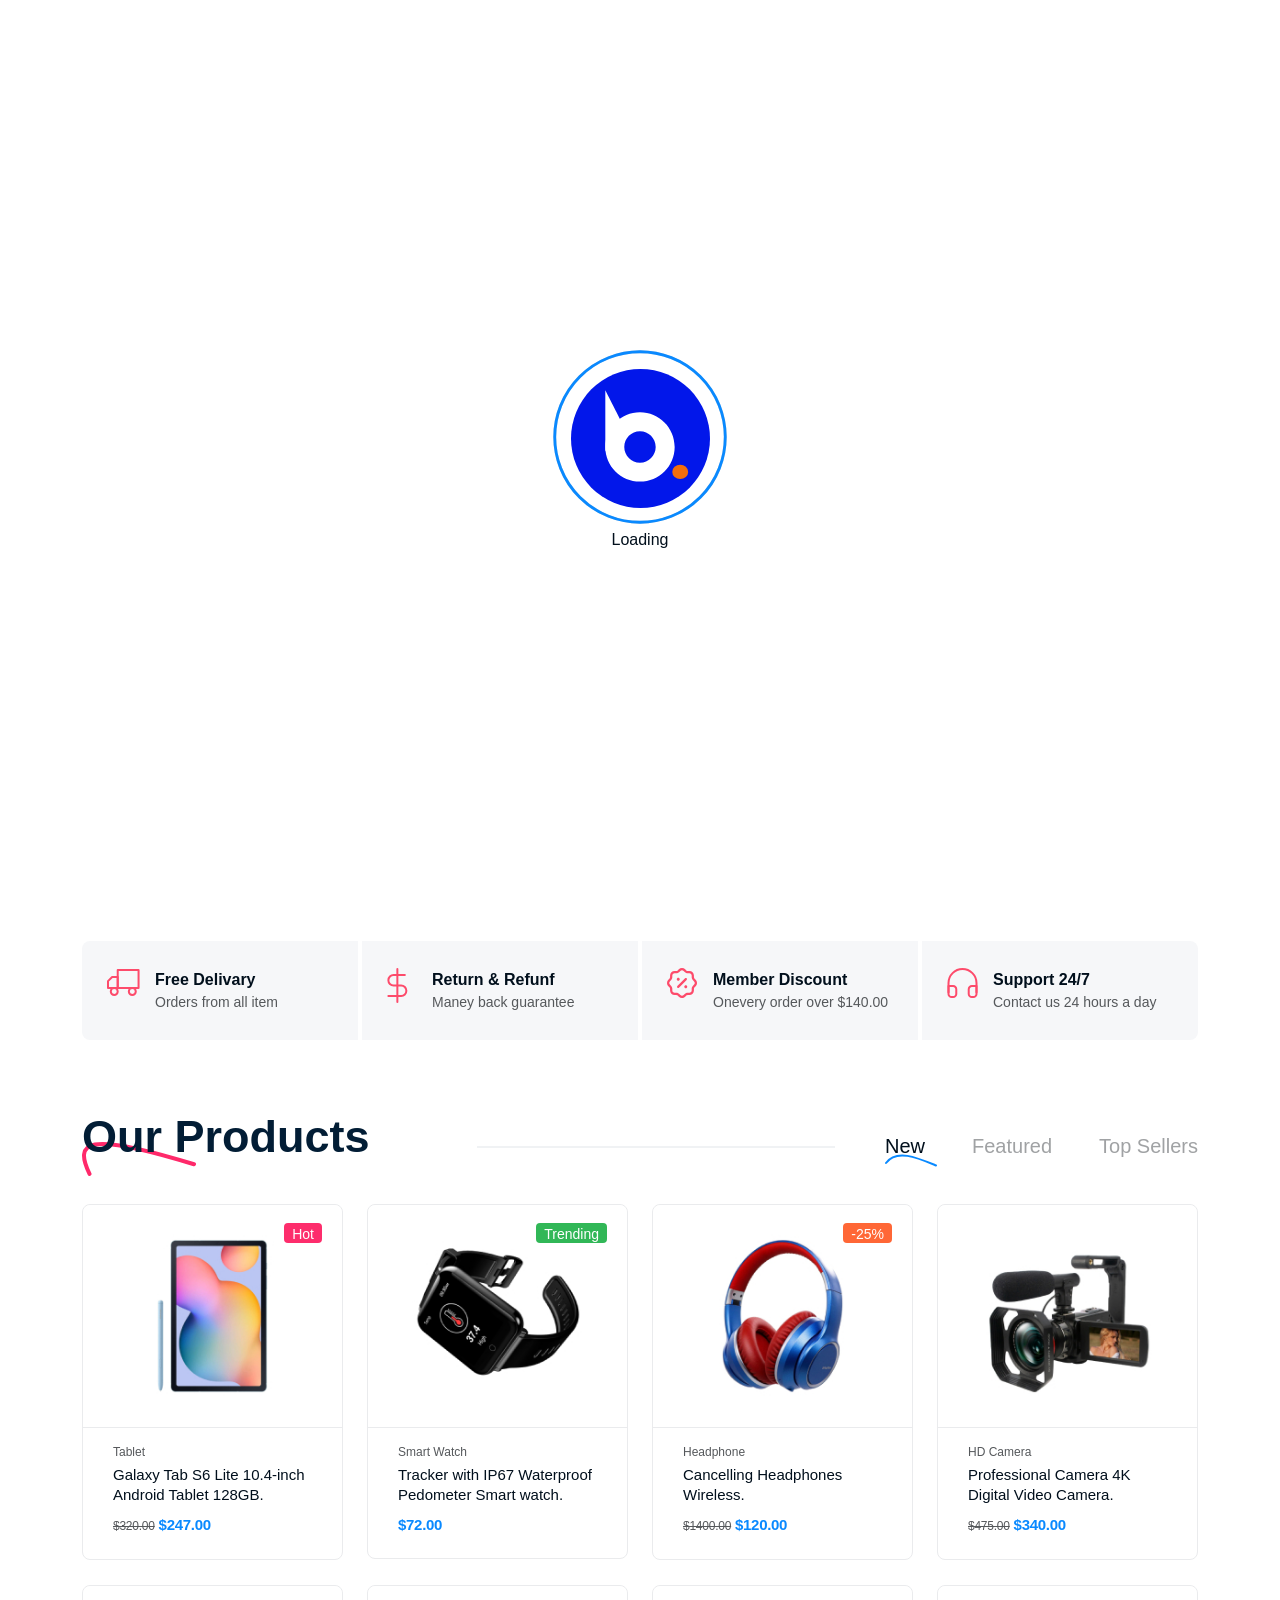
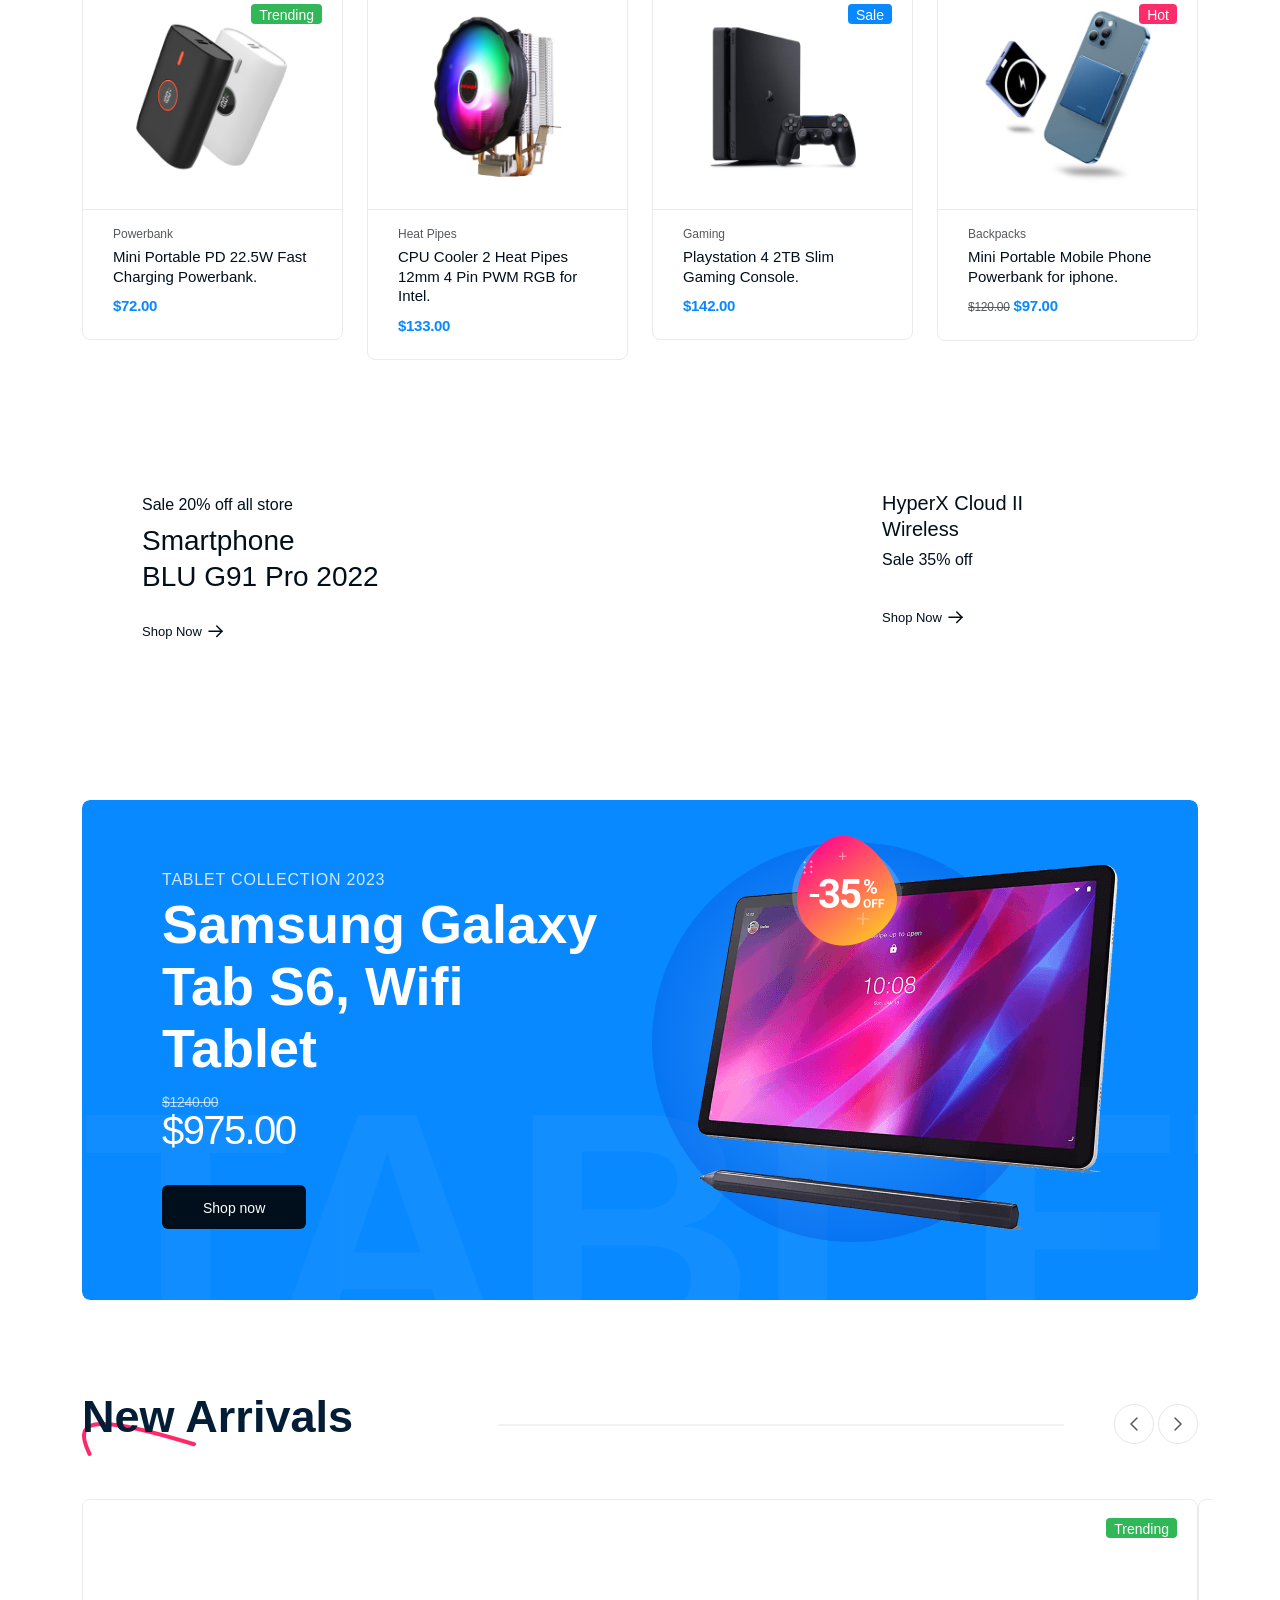
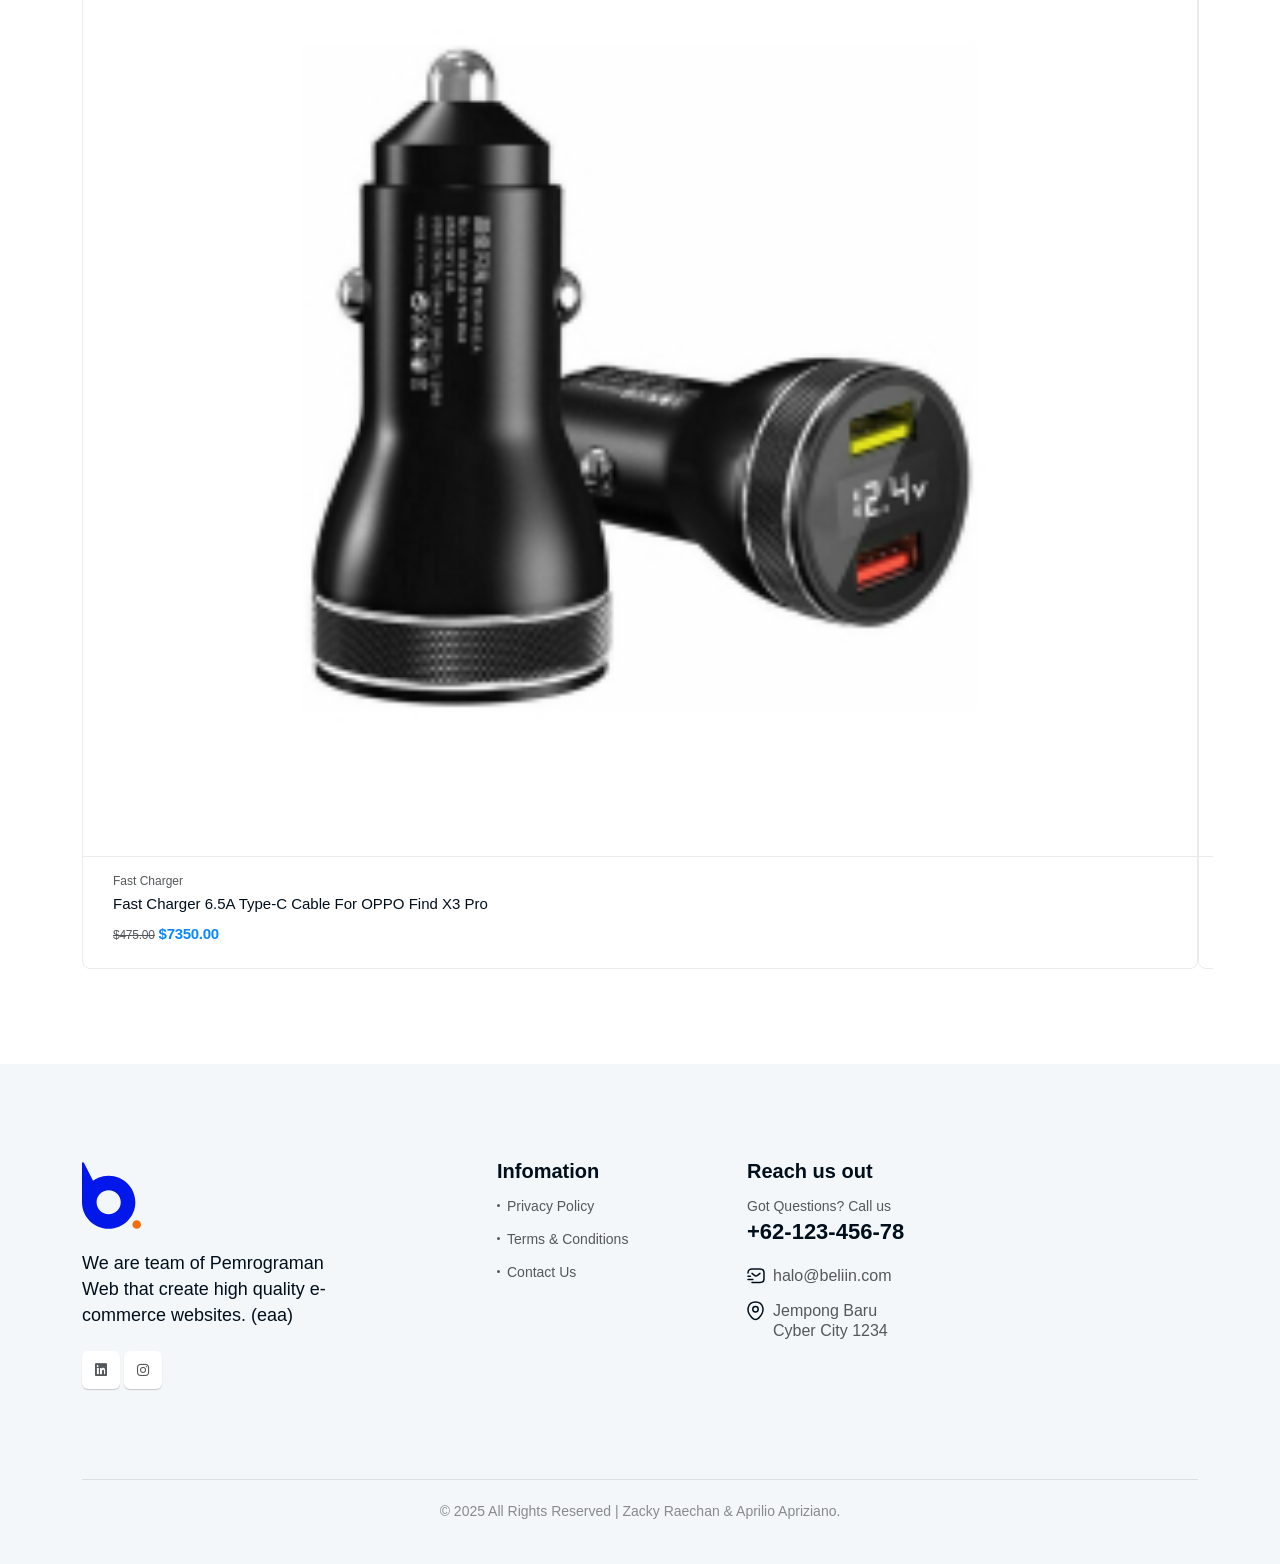
==== commit 53ddc515: "Perubahan di kelola produk" ====
--- a/index.html
+++ b/index.html
@@ -1021,7 +1021,7 @@
                <div class="row align-items-end">
                   <div class="col-xl-5 col-lg-6 col-md-5">
                      <div class="tp-section-title-wrapper mb-40">
-                        <h3 class="tp-section-title">Trending Products 
+                        <h3 class="tp-section-title">Our Products 
 
                            <svg width="114" height="35" viewBox="0 0 114 35" fill="none" xmlns="http://www.w3.org/2000/svg">
                            <path d="M112 23.275C1.84952 -10.6834 -7.36586 1.48086 7.50443 32.9053" stroke="currentColor" stroke-width="4" stroke-miterlimit="3.8637" stroke-linecap="round"/>
@@ -2749,67 +2749,7 @@
                                  </div>
                               </div>
                            </div>
-                        </div>  
-                        <div class="tp-product-banner-inner theme-bg p-relative z-index-1 fix swiper-slide">
-                           <h4 class="tp-product-banner-bg-text">tablet</h4>
-                           <div class="row align-items-center">
-                              <div class="col-xl-6 col-lg-6">
-                                 <div class="tp-product-banner-content p-relative z-index-1">
-                                    <span class="tp-product-banner-subtitle">Latest Technology Added</span>
-                                    <h3 class="tp-product-banner-title">Apple iPad 10.2 9th Gen - 2021</h3>
-                                    <div class="tp-product-banner-price mb-40">
-                                       <span class="old-price">$1450.00</span>
-                                       <p class="new-price">$1199.00</p>
-                                    </div>
-                                    <div class="tp-product-banner-btn">
-                                       <a href="shop.html" class="tp-btn tp-btn-2">Shop now</a>
-                                    </div>
-                                 </div>
-                              </div>
-                              <div class="col-xl-6 col-lg-6">
-                                 <div class="tp-product-banner-thumb-wrapper p-relative">
-                                    <div class="tp-product-banner-thumb-shape">
-                                       <span class="tp-product-banner-thumb-gradient"></span>
-                                       <img class="tp-offer-shape" src="assets/img/banner/banner-slider-offer.png" alt="">
-                                    </div>
-                       
-                                    <div class="tp-product-banner-thumb text-end p-relative z-index-1">
-                                       <img src="assets/img/banner/banner-slider-2.png" alt="">
-                                    </div>
-                                 </div>
-                              </div>
-                           </div>
-                        </div>
-                        <div class="tp-product-banner-inner theme-bg p-relative z-index-1 fix swiper-slide">
-                           <h4 class="tp-product-banner-bg-text">tablet</h4>
-                           <div class="row align-items-center">
-                              <div class="col-xl-6 col-lg-6">
-                                 <div class="tp-product-banner-content p-relative z-index-1">
-                                    <span class="tp-product-banner-subtitle">Tablet Collection 2023</span>
-                                    <h3 class="tp-product-banner-title">Microsoft Surface Pro 8, Wifi Included</h3>
-                                    <div class="tp-product-banner-price mb-40">
-                                       <span class="old-price">$1249.00</span>
-                                       <p class="new-price">$1300.00</p>
-                                    </div>
-                                    <div class="tp-product-banner-btn">
-                                       <a href="shop.html" class="tp-btn tp-btn-2">Shop now</a>
-                                    </div>
-                                 </div>
-                              </div>
-                              <div class="col-xl-6 col-lg-6">
-                                 <div class="tp-product-banner-thumb-wrapper p-relative">
-                                    <div class="tp-product-banner-thumb-shape">
-                                       <span class="tp-product-banner-thumb-gradient"></span>
-                                       <img class="tp-offer-shape" src="assets/img/banner/banner-slider-offer.png" alt="">
-                                    </div>
-                       
-                                    <div class="tp-product-banner-thumb text-end p-relative z-index-1">
-                                       <img src="assets/img/banner/banner-slider-3.png" alt="">
-                                    </div>
-                                 </div>
-                              </div>
-                           </div>
-                        </div>                      
+                        </div>                 
                      </div>
                      <div class="tp-product-banner-slider-dot tp-swiper-dot"></div>
                   </div>
